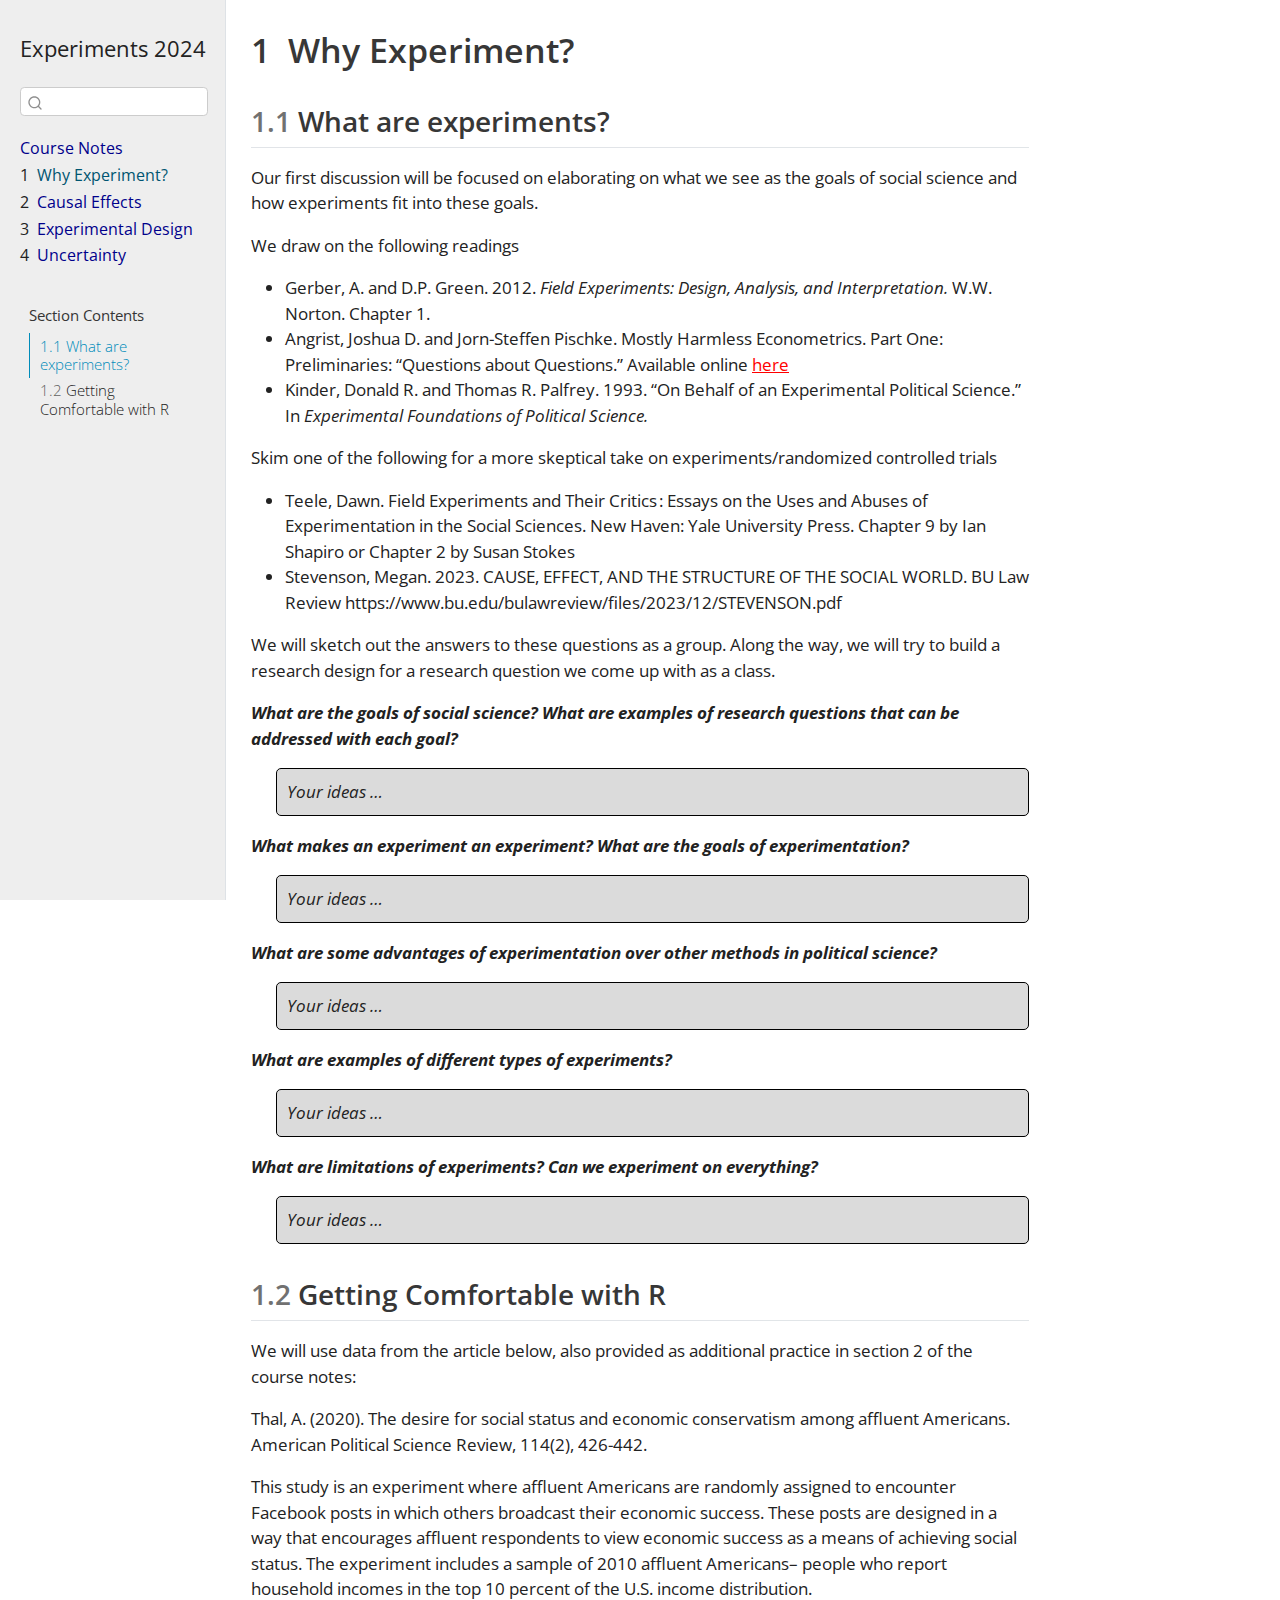
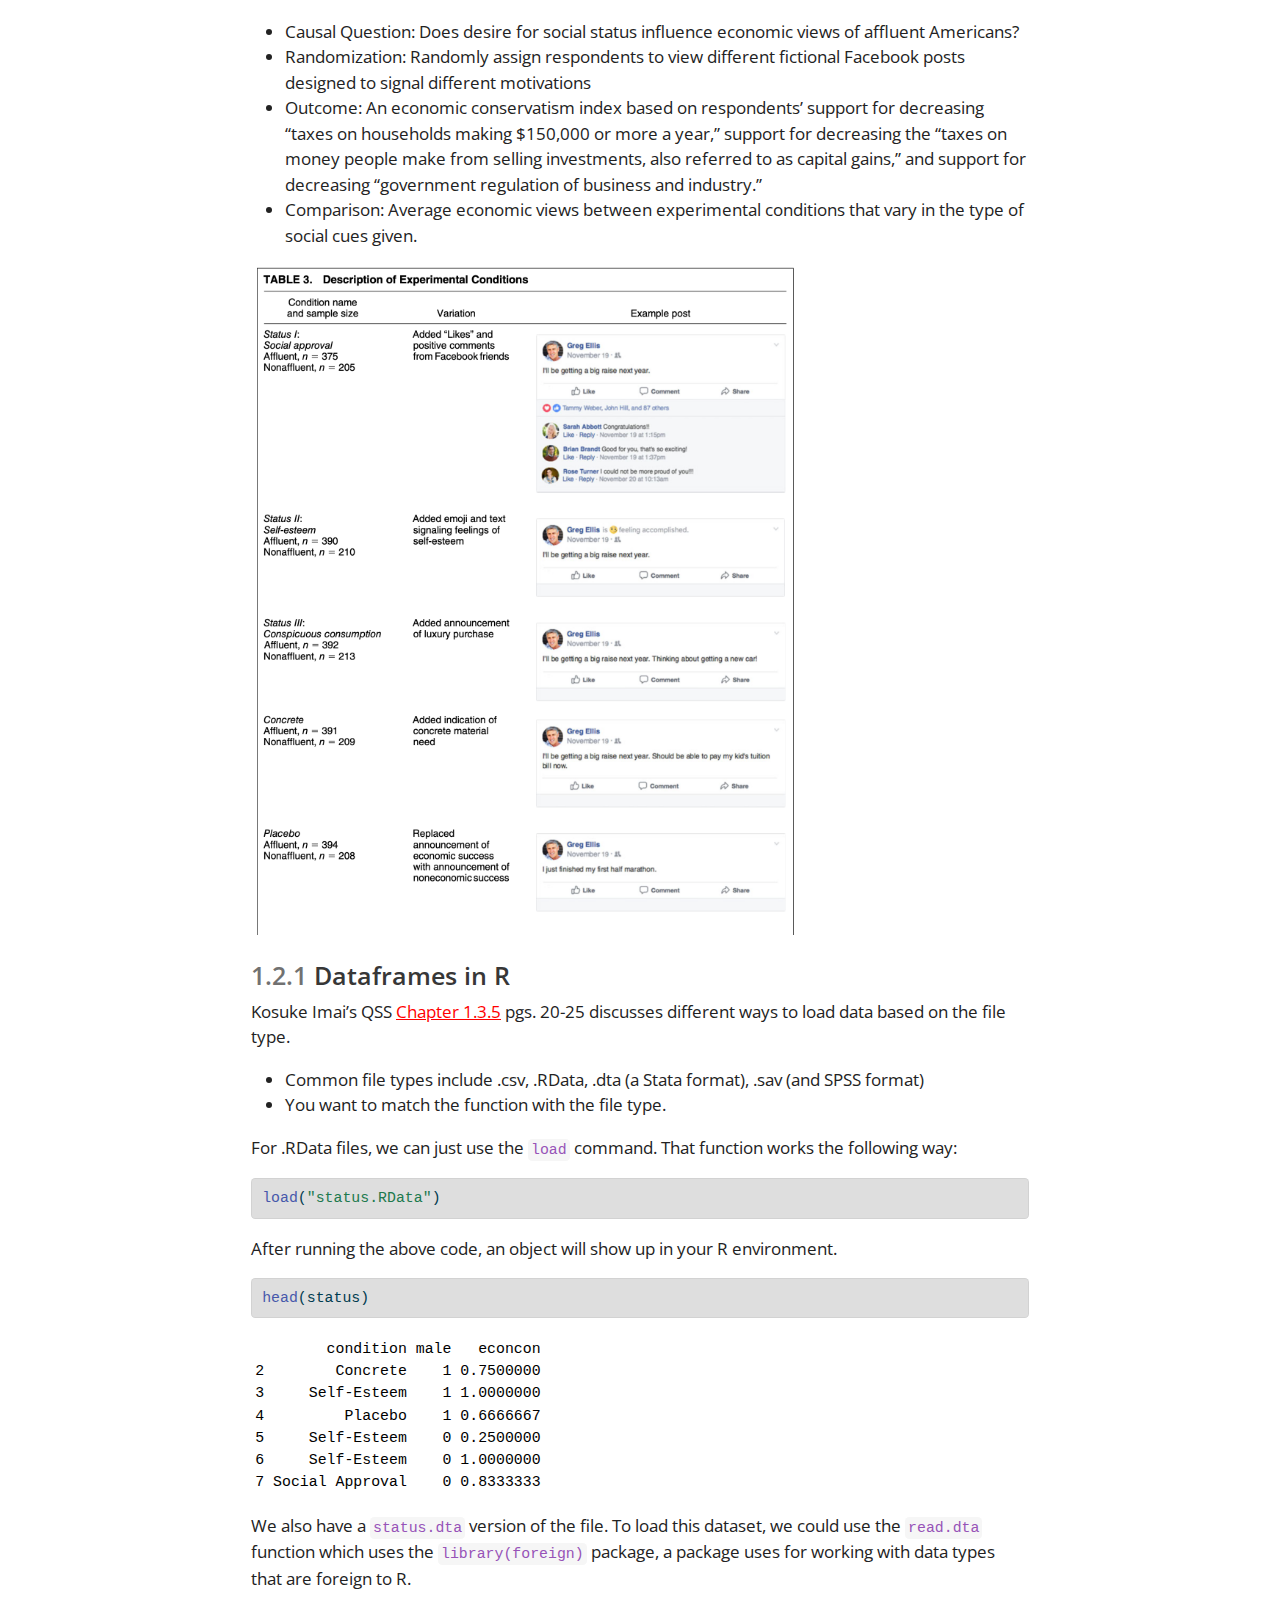
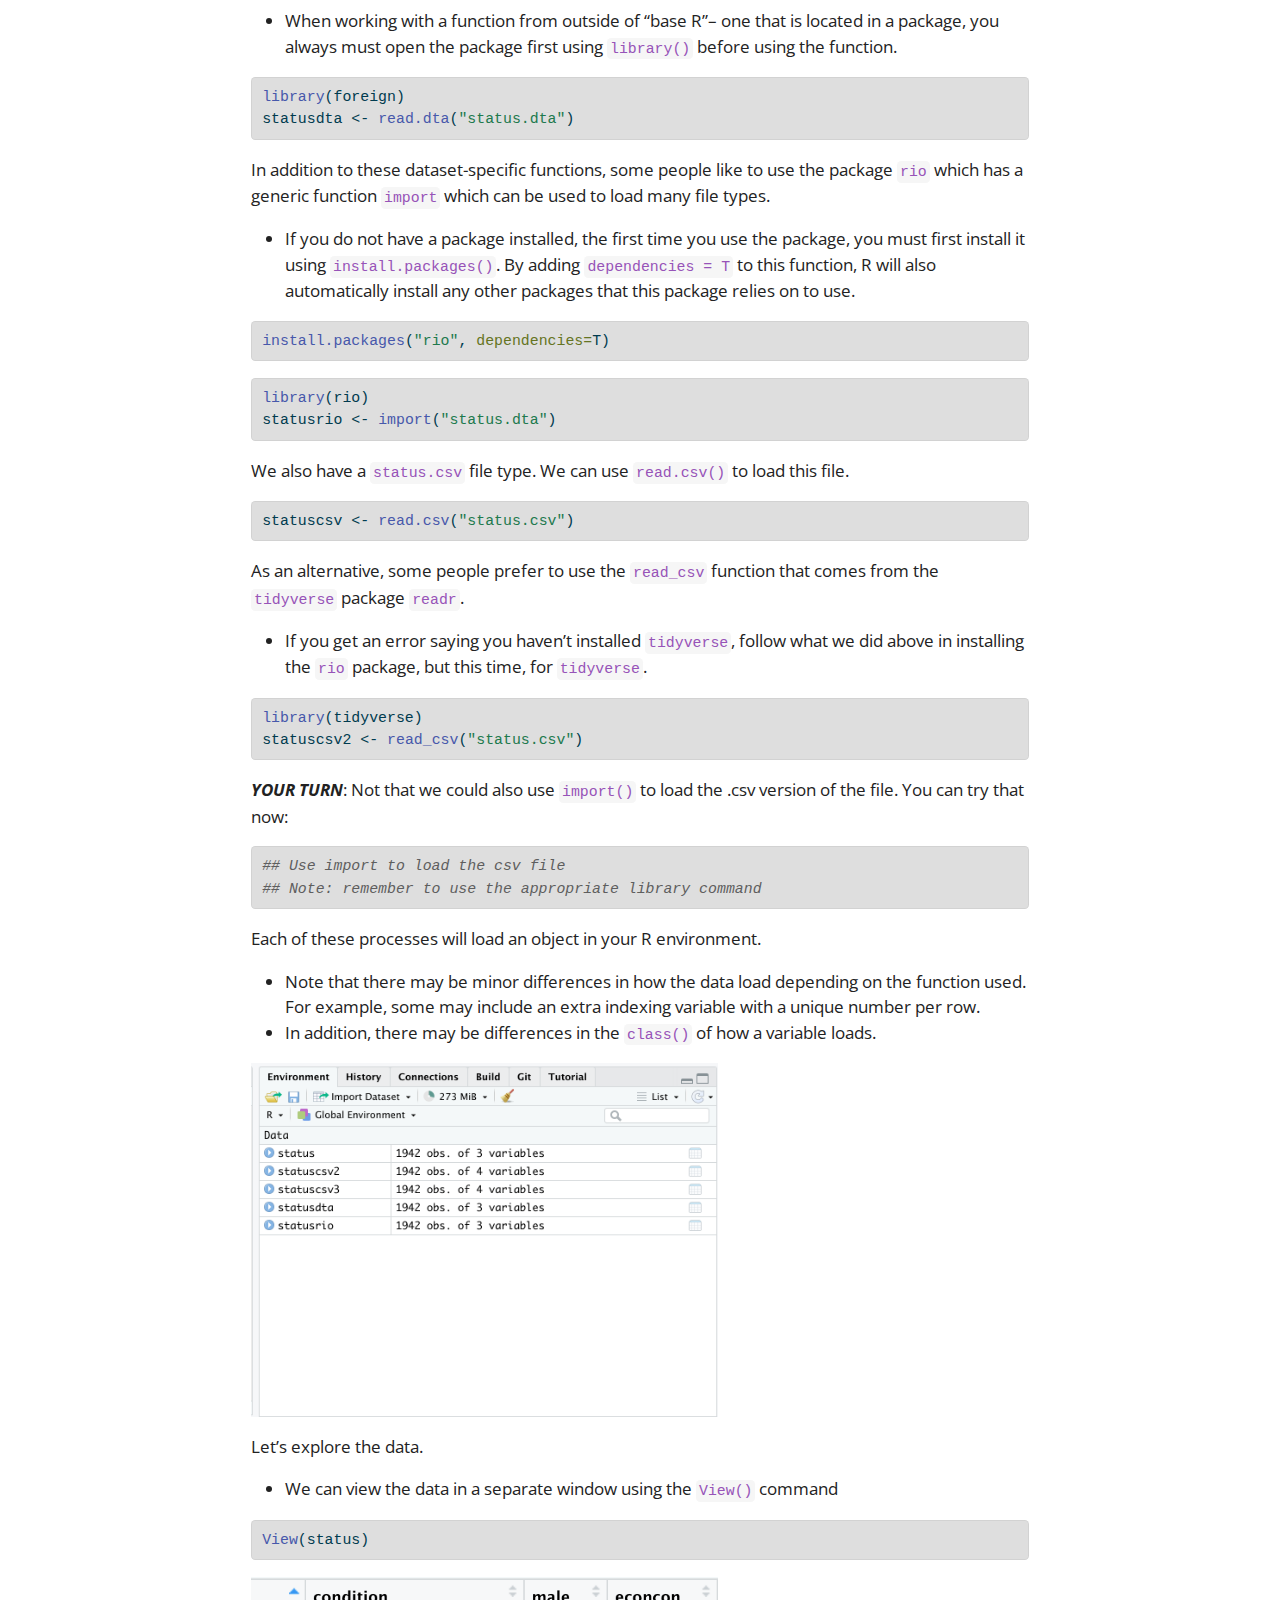
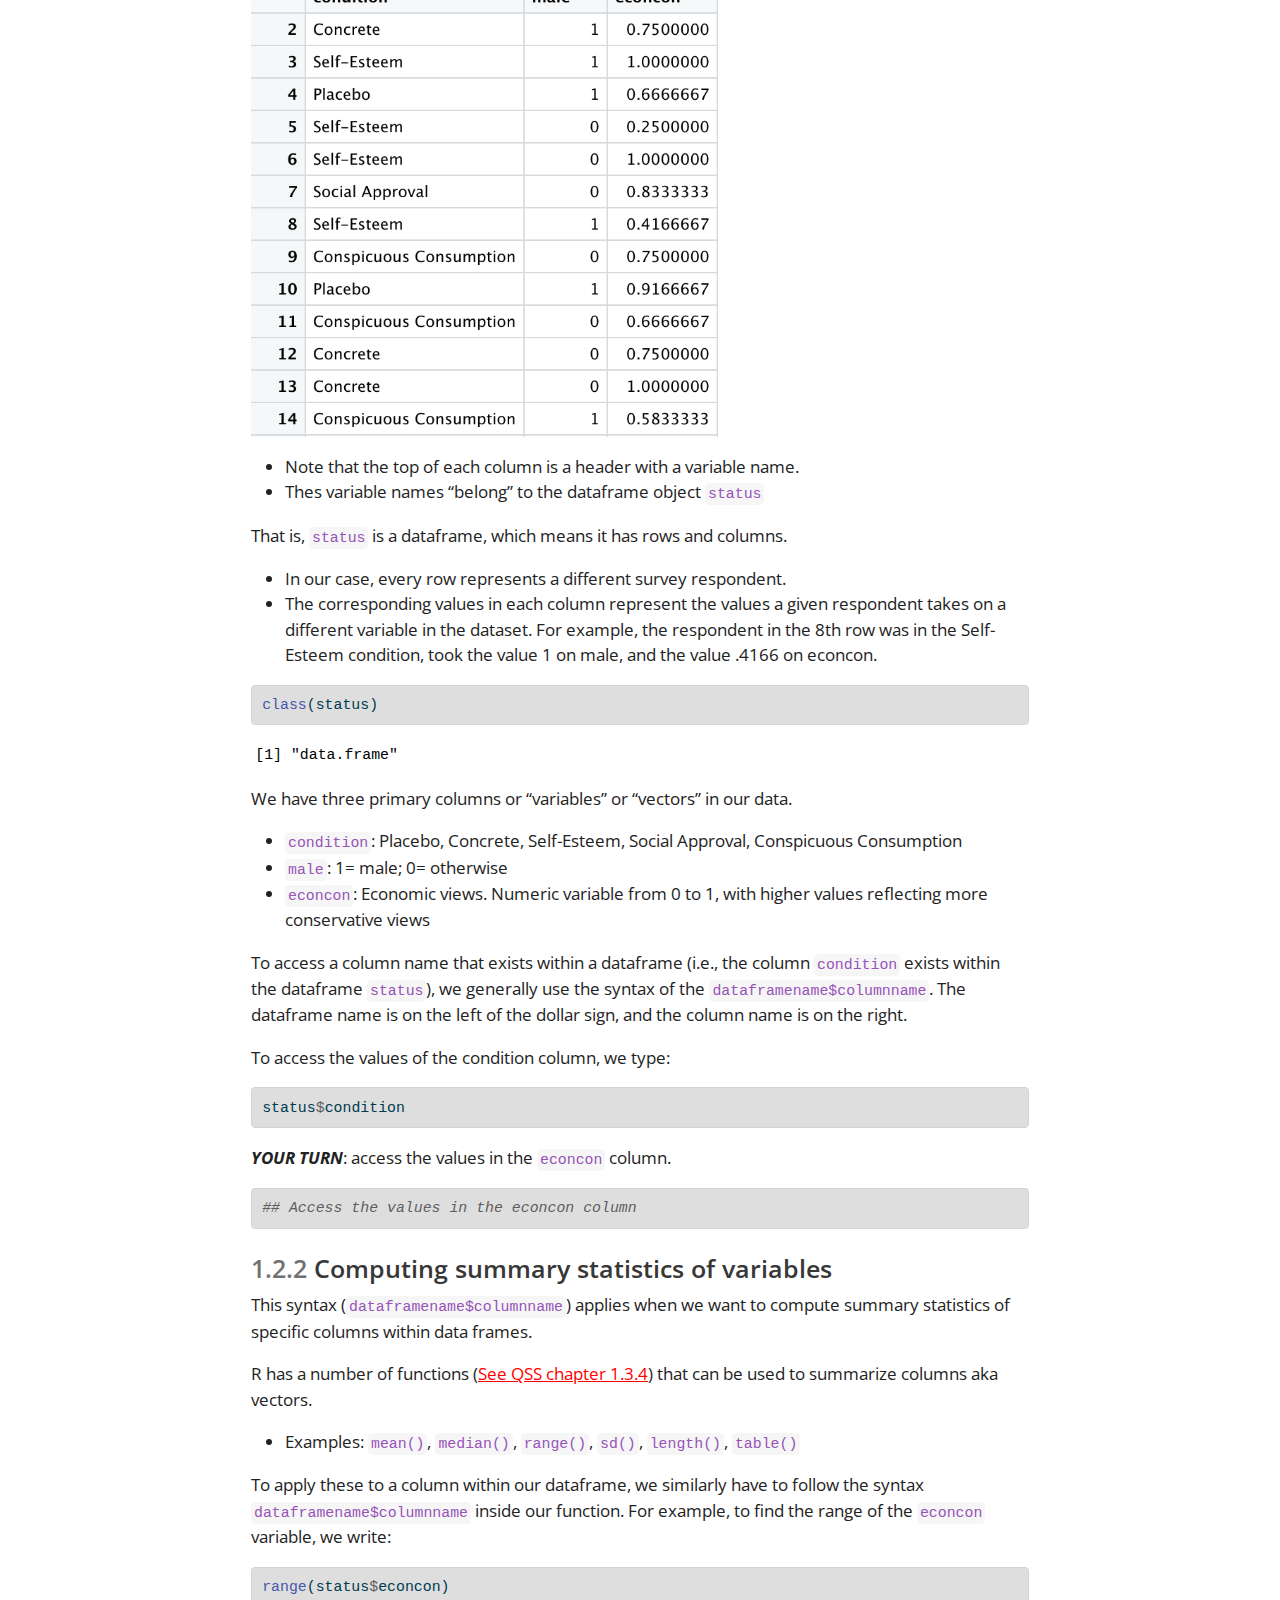
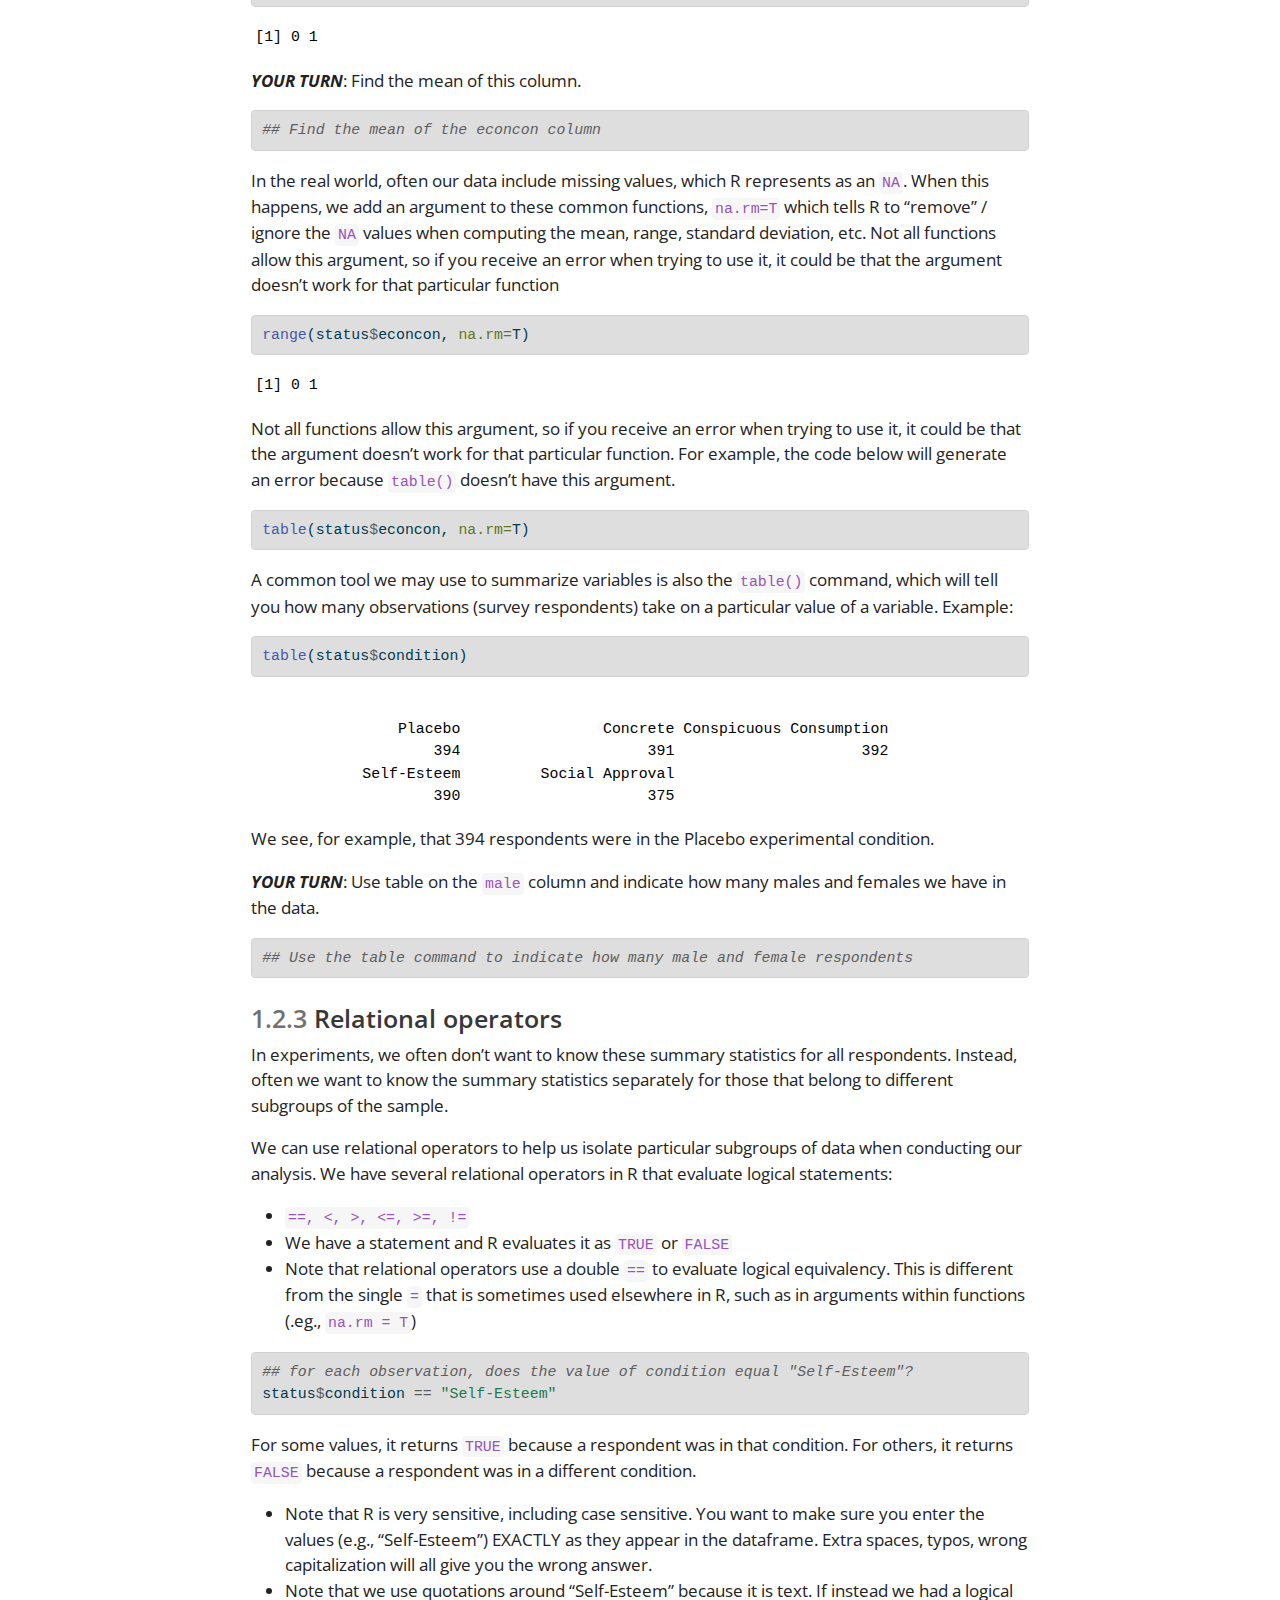
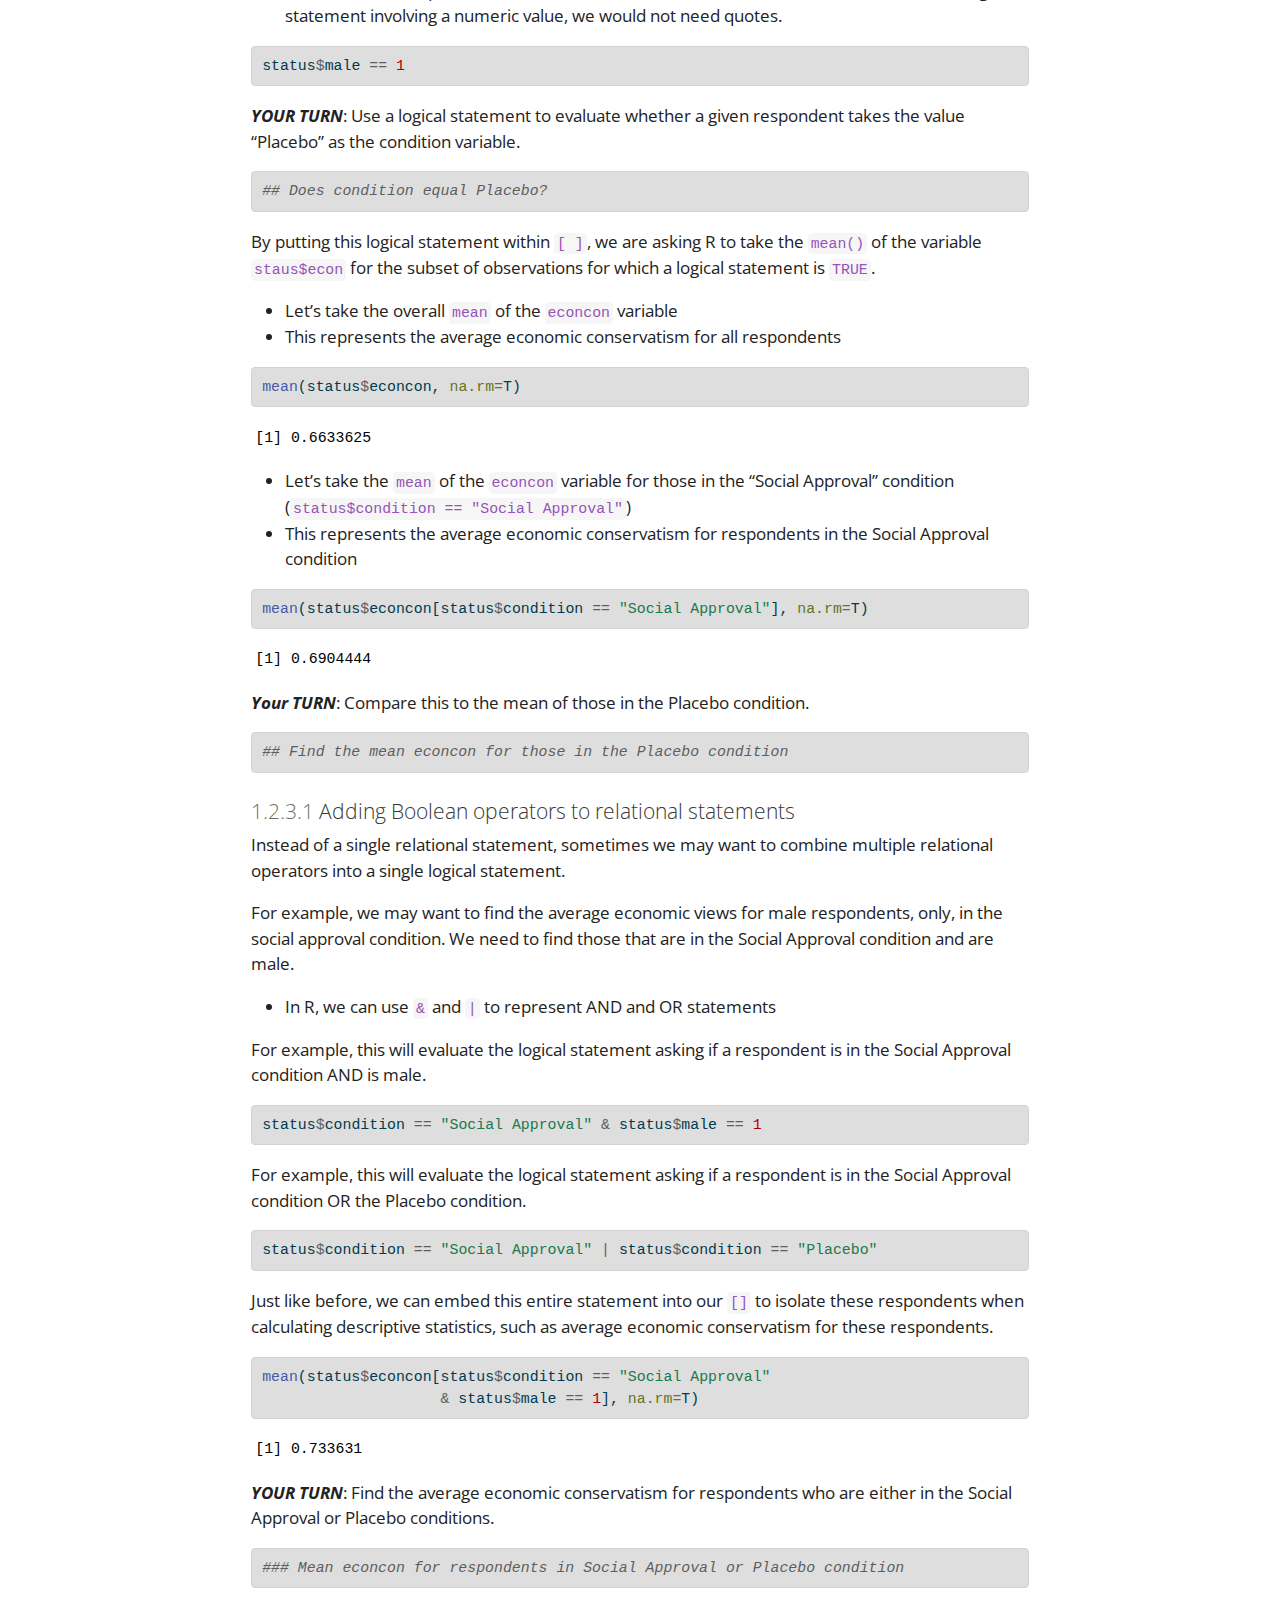
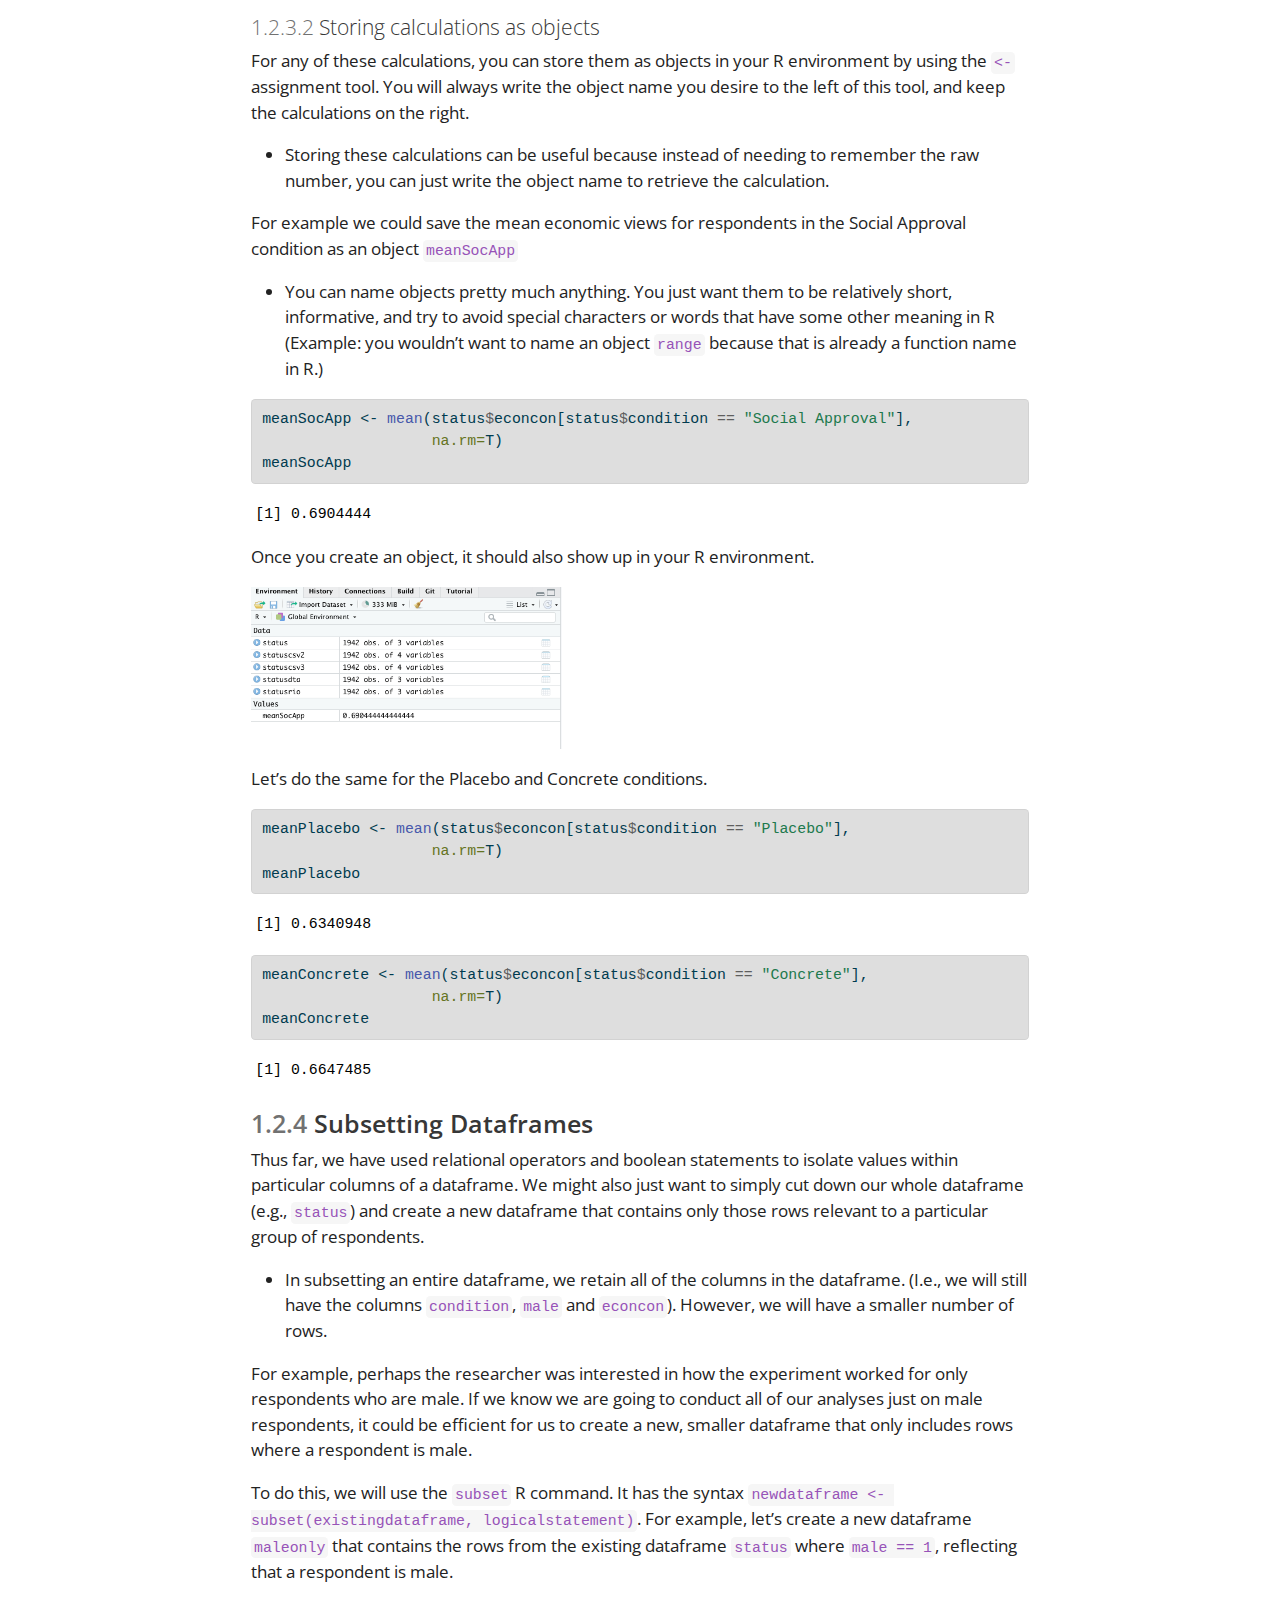
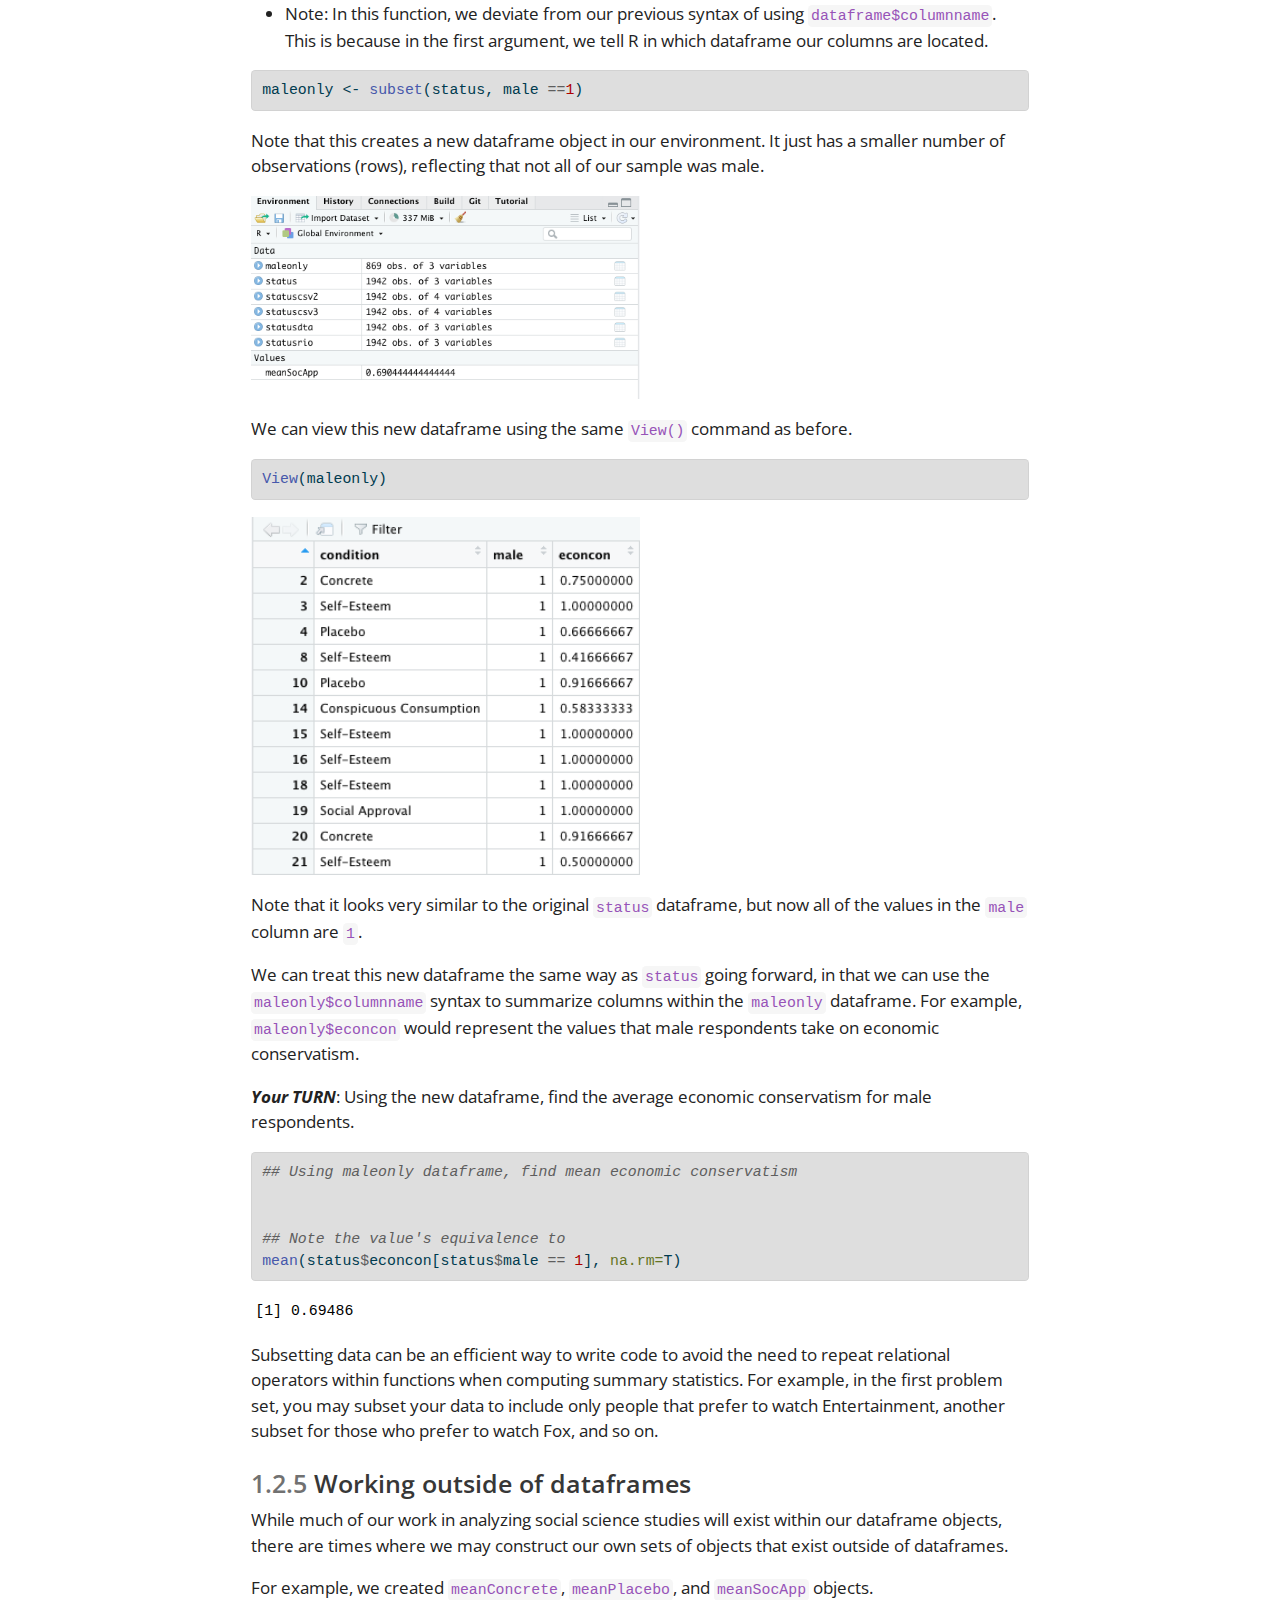
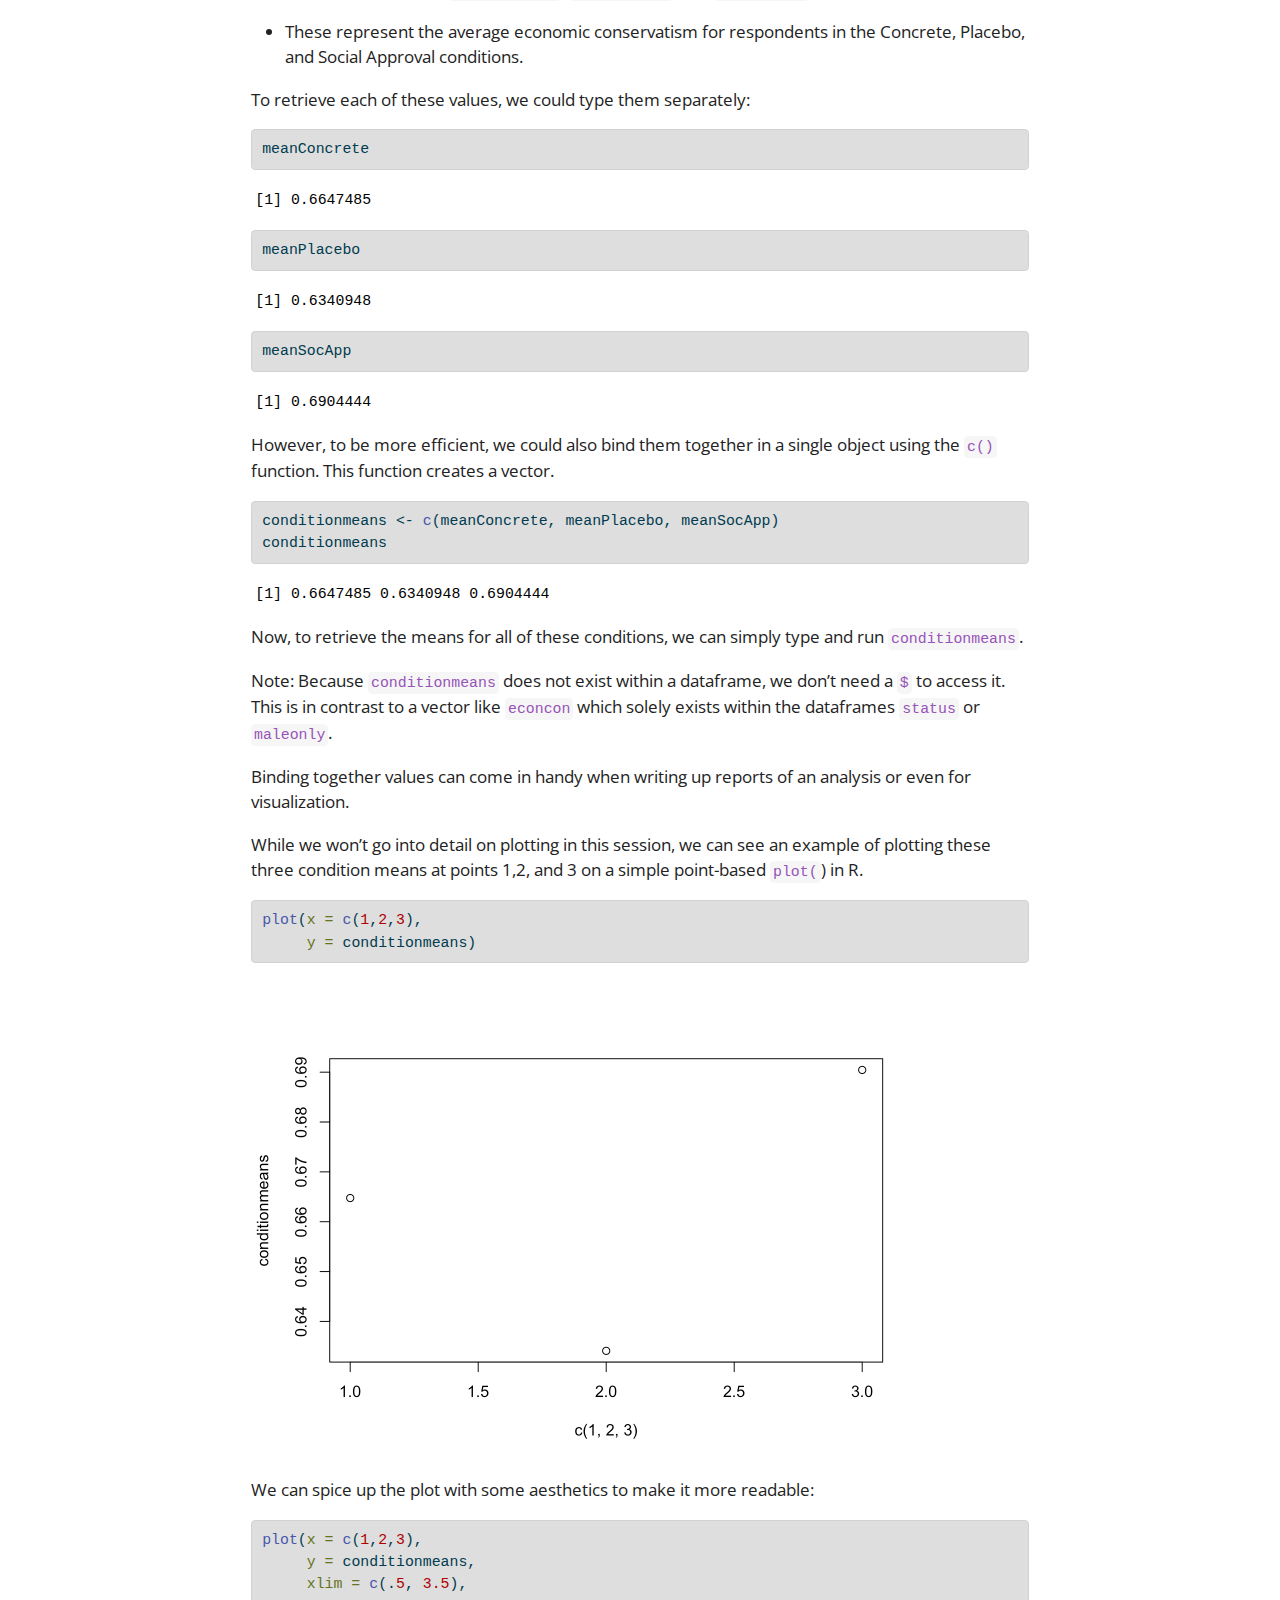
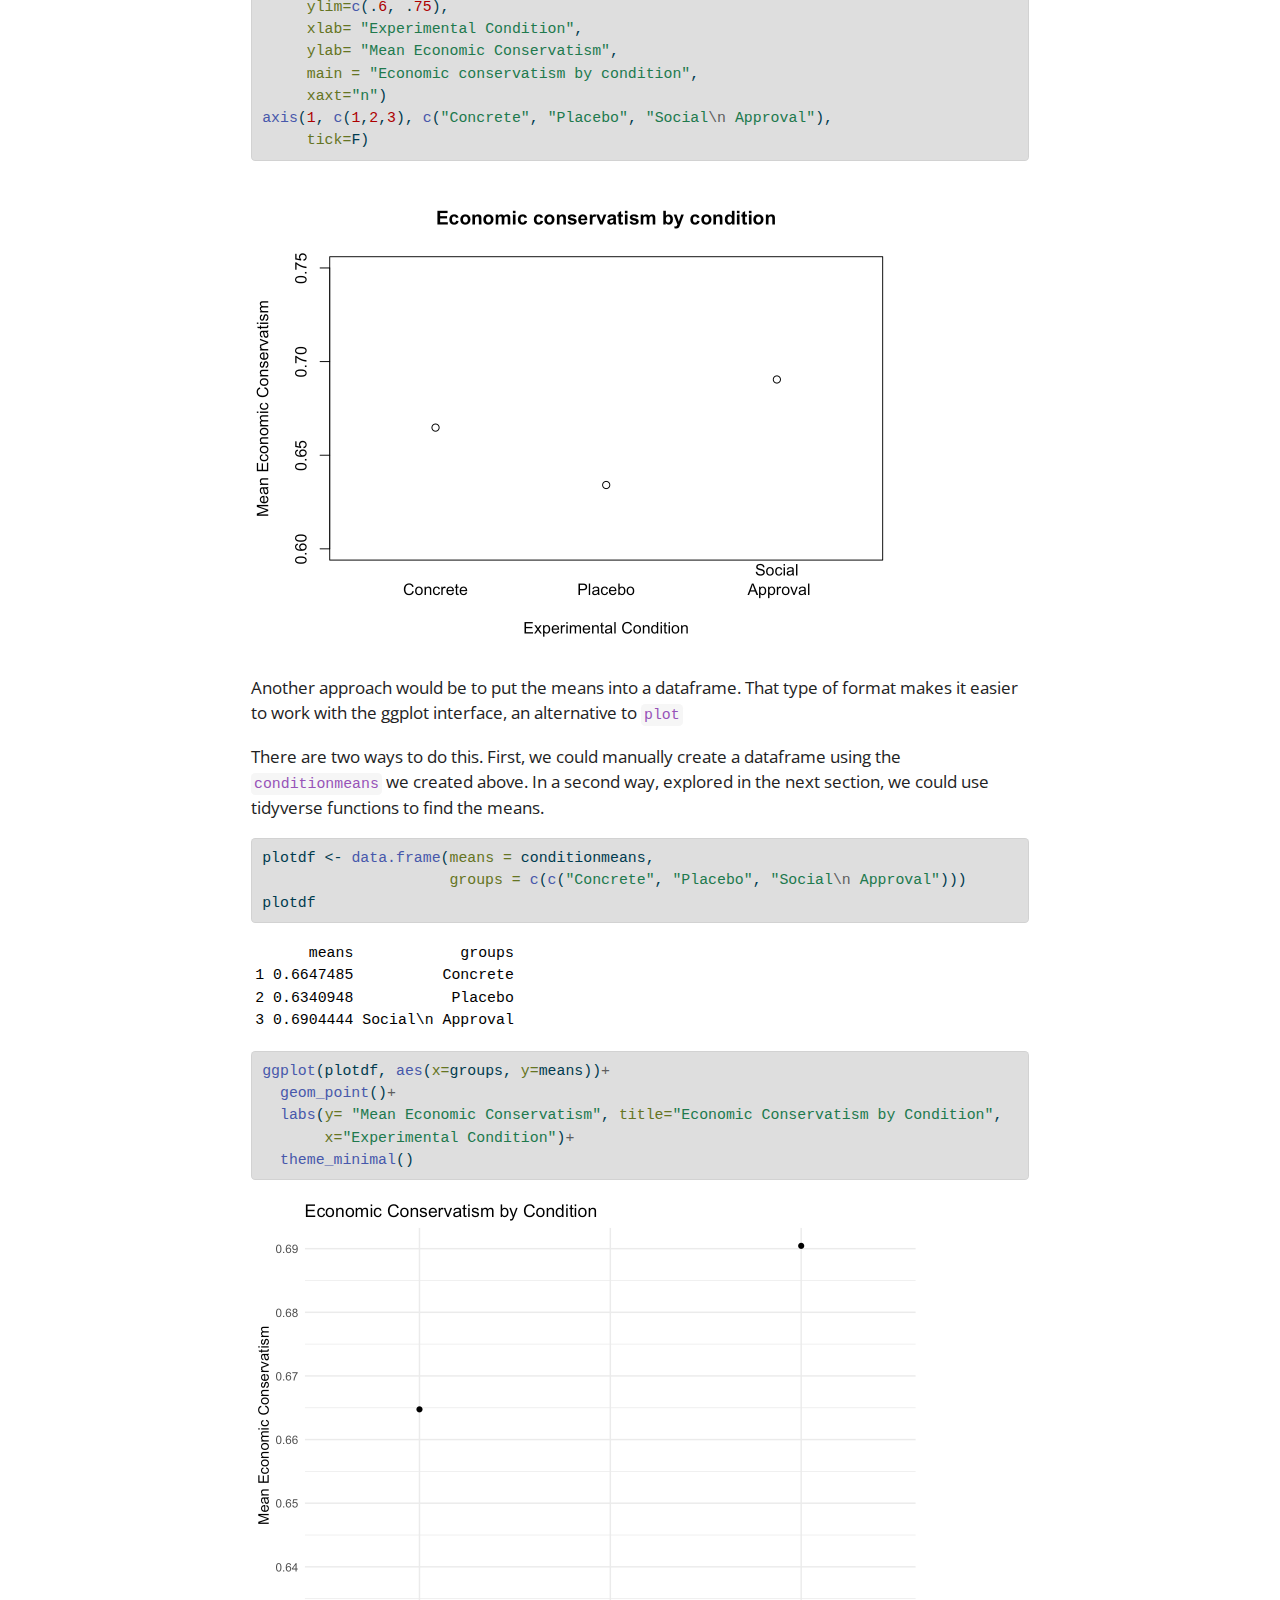
==== docs/01-Experimentation.html @ ae6fbaf4 "add section 4, corrections" ====
<!DOCTYPE html>
<html xmlns="http://www.w3.org/1999/xhtml" lang="en" xml:lang="en"><head>

<meta charset="utf-8">
<meta name="generator" content="quarto-1.3.353">

<meta name="viewport" content="width=device-width, initial-scale=1.0, user-scalable=yes">


<title>Experiments 2024 - 1&nbsp; Why Experiment?</title>
<style>
code{white-space: pre-wrap;}
span.smallcaps{font-variant: small-caps;}
div.columns{display: flex; gap: min(4vw, 1.5em);}
div.column{flex: auto; overflow-x: auto;}
div.hanging-indent{margin-left: 1.5em; text-indent: -1.5em;}
ul.task-list{list-style: none;}
ul.task-list li input[type="checkbox"] {
  width: 0.8em;
  margin: 0 0.8em 0.2em -1em; /* quarto-specific, see https://github.com/quarto-dev/quarto-cli/issues/4556 */ 
  vertical-align: middle;
}
/* CSS for syntax highlighting */
pre > code.sourceCode { white-space: pre; position: relative; }
pre > code.sourceCode > span { display: inline-block; line-height: 1.25; }
pre > code.sourceCode > span:empty { height: 1.2em; }
.sourceCode { overflow: visible; }
code.sourceCode > span { color: inherit; text-decoration: inherit; }
div.sourceCode { margin: 1em 0; }
pre.sourceCode { margin: 0; }
@media screen {
div.sourceCode { overflow: auto; }
}
@media print {
pre > code.sourceCode { white-space: pre-wrap; }
pre > code.sourceCode > span { text-indent: -5em; padding-left: 5em; }
}
pre.numberSource code
  { counter-reset: source-line 0; }
pre.numberSource code > span
  { position: relative; left: -4em; counter-increment: source-line; }
pre.numberSource code > span > a:first-child::before
  { content: counter(source-line);
    position: relative; left: -1em; text-align: right; vertical-align: baseline;
    border: none; display: inline-block;
    -webkit-touch-callout: none; -webkit-user-select: none;
    -khtml-user-select: none; -moz-user-select: none;
    -ms-user-select: none; user-select: none;
    padding: 0 4px; width: 4em;
  }
pre.numberSource { margin-left: 3em;  padding-left: 4px; }
div.sourceCode
  {   }
@media screen {
pre > code.sourceCode > span > a:first-child::before { text-decoration: underline; }
}
</style>


<script src="site_libs/quarto-nav/quarto-nav.js"></script>
<script src="site_libs/quarto-nav/headroom.min.js"></script>
<script src="site_libs/clipboard/clipboard.min.js"></script>
<script src="site_libs/quarto-search/autocomplete.umd.js"></script>
<script src="site_libs/quarto-search/fuse.min.js"></script>
<script src="site_libs/quarto-search/quarto-search.js"></script>
<meta name="quarto:offset" content="./">
<link href="./02-CausalEffects.html" rel="next">
<link href="./index.html" rel="prev">
<script src="site_libs/quarto-html/quarto.js"></script>
<script src="site_libs/quarto-html/popper.min.js"></script>
<script src="site_libs/quarto-html/tippy.umd.min.js"></script>
<script src="site_libs/quarto-html/anchor.min.js"></script>
<link href="site_libs/quarto-html/tippy.css" rel="stylesheet">
<link href="site_libs/quarto-html/quarto-syntax-highlighting.css" rel="stylesheet" id="quarto-text-highlighting-styles">
<script src="site_libs/bootstrap/bootstrap.min.js"></script>
<link href="site_libs/bootstrap/bootstrap-icons.css" rel="stylesheet">
<link href="site_libs/bootstrap/bootstrap.min.css" rel="stylesheet" id="quarto-bootstrap" data-mode="light">
<script id="quarto-search-options" type="application/json">{
  "location": "sidebar",
  "copy-button": false,
  "collapse-after": 3,
  "panel-placement": "start",
  "type": "textbox",
  "limit": 20,
  "language": {
    "search-no-results-text": "No results",
    "search-matching-documents-text": "matching documents",
    "search-copy-link-title": "Copy link to search",
    "search-hide-matches-text": "Hide additional matches",
    "search-more-match-text": "more match in this document",
    "search-more-matches-text": "more matches in this document",
    "search-clear-button-title": "Clear",
    "search-detached-cancel-button-title": "Cancel",
    "search-submit-button-title": "Submit"
  }
}</script>


</head>

<body class="nav-sidebar docked">

<div id="quarto-search-results"></div>
  <header id="quarto-header" class="headroom fixed-top">
  <nav class="quarto-secondary-nav">
    <div class="container-fluid d-flex">
      <button type="button" class="quarto-btn-toggle btn" data-bs-toggle="collapse" data-bs-target="#quarto-sidebar,#quarto-sidebar-glass" aria-controls="quarto-sidebar" aria-expanded="false" aria-label="Toggle sidebar navigation" onclick="if (window.quartoToggleHeadroom) { window.quartoToggleHeadroom(); }">
        <i class="bi bi-layout-text-sidebar-reverse"></i>
      </button>
      <nav class="quarto-page-breadcrumbs" aria-label="breadcrumb"><ol class="breadcrumb"><li class="breadcrumb-item"><a href="./01-Experimentation.html"><span class="chapter-number">1</span>&nbsp; <span class="chapter-title">Why Experiment?</span></a></li></ol></nav>
      <a class="flex-grow-1" role="button" data-bs-toggle="collapse" data-bs-target="#quarto-sidebar,#quarto-sidebar-glass" aria-controls="quarto-sidebar" aria-expanded="false" aria-label="Toggle sidebar navigation" onclick="if (window.quartoToggleHeadroom) { window.quartoToggleHeadroom(); }">      
      </a>
      <button type="button" class="btn quarto-search-button" aria-label="Search" onclick="window.quartoOpenSearch();">
        <i class="bi bi-search"></i>
      </button>
    </div>
  </nav>
</header>
<!-- content -->
<div id="quarto-content" class="quarto-container page-columns page-rows-contents page-layout-article">
<!-- sidebar -->
  <nav id="quarto-sidebar" class="sidebar collapse collapse-horizontal sidebar-navigation docked overflow-auto">
    <div class="pt-lg-2 mt-2 text-left sidebar-header">
    <div class="sidebar-title mb-0 py-0">
      <a href="./">Experiments 2024</a> 
    </div>
      </div>
        <div class="mt-2 flex-shrink-0 align-items-center">
        <div class="sidebar-search">
        <div id="quarto-search" class="" title="Search"></div>
        </div>
        </div>
    <div class="sidebar-menu-container"> 
    <ul class="list-unstyled mt-1">
        <li class="sidebar-item">
  <div class="sidebar-item-container"> 
  <a href="./index.html" class="sidebar-item-text sidebar-link">
 <span class="menu-text">Course Notes</span></a>
  </div>
</li>
        <li class="sidebar-item">
  <div class="sidebar-item-container"> 
  <a href="./01-Experimentation.html" class="sidebar-item-text sidebar-link active">
 <span class="menu-text"><span class="chapter-number">1</span>&nbsp; <span class="chapter-title">Why Experiment?</span></span></a>
  </div>
</li>
        <li class="sidebar-item">
  <div class="sidebar-item-container"> 
  <a href="./02-CausalEffects.html" class="sidebar-item-text sidebar-link">
 <span class="menu-text"><span class="chapter-number">2</span>&nbsp; <span class="chapter-title">Causal Effects</span></span></a>
  </div>
</li>
        <li class="sidebar-item">
  <div class="sidebar-item-container"> 
  <a href="./03-ExperimentalDesign.html" class="sidebar-item-text sidebar-link">
 <span class="menu-text"><span class="chapter-number">3</span>&nbsp; <span class="chapter-title">Experimental Design</span></span></a>
  </div>
</li>
        <li class="sidebar-item">
  <div class="sidebar-item-container"> 
  <a href="./04-Uncertainty.html" class="sidebar-item-text sidebar-link">
 <span class="menu-text"><span class="chapter-number">4</span>&nbsp; <span class="chapter-title">Uncertainty</span></span></a>
  </div>
</li>
    </ul>
    </div>
    <nav id="TOC" role="doc-toc" class="toc-active">
    <h2 id="toc-title">Section Contents</h2>
   
  <ul>
  <li><a href="#what-are-experiments" id="toc-what-are-experiments" class="nav-link active" data-scroll-target="#what-are-experiments"><span class="header-section-number">1.1</span> What are experiments?</a></li>
  <li><a href="#getting-comfortable-with-r" id="toc-getting-comfortable-with-r" class="nav-link" data-scroll-target="#getting-comfortable-with-r"><span class="header-section-number">1.2</span> Getting Comfortable with R</a>
  <ul>
  <li><a href="#dataframes-in-r" id="toc-dataframes-in-r" class="nav-link" data-scroll-target="#dataframes-in-r"><span class="header-section-number">1.2.1</span> Dataframes in R</a></li>
  <li><a href="#computing-summary-statistics-of-variables" id="toc-computing-summary-statistics-of-variables" class="nav-link" data-scroll-target="#computing-summary-statistics-of-variables"><span class="header-section-number">1.2.2</span> Computing summary statistics of variables</a></li>
  <li><a href="#relational-operators" id="toc-relational-operators" class="nav-link" data-scroll-target="#relational-operators"><span class="header-section-number">1.2.3</span> Relational operators</a>
  <ul class="collapse">
  <li><a href="#adding-boolean-operators-to-relational-statements" id="toc-adding-boolean-operators-to-relational-statements" class="nav-link" data-scroll-target="#adding-boolean-operators-to-relational-statements"><span class="header-section-number">1.2.3.1</span> Adding Boolean operators to relational statements</a></li>
  <li><a href="#storing-calculations-as-objects" id="toc-storing-calculations-as-objects" class="nav-link" data-scroll-target="#storing-calculations-as-objects"><span class="header-section-number">1.2.3.2</span> Storing calculations as objects</a></li>
  </ul></li>
  <li><a href="#subsetting-dataframes" id="toc-subsetting-dataframes" class="nav-link" data-scroll-target="#subsetting-dataframes"><span class="header-section-number">1.2.4</span> Subsetting Dataframes</a></li>
  <li><a href="#working-outside-of-dataframes" id="toc-working-outside-of-dataframes" class="nav-link" data-scroll-target="#working-outside-of-dataframes"><span class="header-section-number">1.2.5</span> Working outside of dataframes</a></li>
  </ul></li>
  </ul>
</nav>
</nav>
<div id="quarto-sidebar-glass" data-bs-toggle="collapse" data-bs-target="#quarto-sidebar,#quarto-sidebar-glass"></div>
<!-- margin-sidebar -->
    <div id="quarto-margin-sidebar" class="sidebar margin-sidebar">
    </div>
<!-- main -->
<main class="content" id="quarto-document-content">

<header id="title-block-header" class="quarto-title-block default">
<div class="quarto-title">
<h1 class="title"><span class="chapter-number">1</span>&nbsp; <span class="chapter-title">Why Experiment?</span></h1>
</div>



<div class="quarto-title-meta">

    
  
    
  </div>
  

</header>

<section id="what-are-experiments" class="level2" data-number="1.1">
<h2 data-number="1.1" class="anchored" data-anchor-id="what-are-experiments"><span class="header-section-number">1.1</span> What are experiments?</h2>
<p>Our first discussion will be focused on elaborating on what we see as the goals of social science and how experiments fit into these goals.</p>
<p>We draw on the following readings</p>
<ul>
<li>Gerber, A. and D.P. Green. 2012. <em>Field Experiments: Design, Analysis, and Interpretation.</em> W.W. Norton. Chapter 1.</li>
<li>Angrist, Joshua D. and Jorn-Steffen Pischke. Mostly Harmless Econometrics. Part One: Preliminaries: “Questions about Questions.” Available online <a href="https://assets.press.princeton.edu/chapters/s8769.pdf">here</a></li>
<li>Kinder, Donald R. and Thomas R. Palfrey. 1993. “On Behalf of an Experimental Political Science.” In <em>Experimental Foundations of Political Science.</em></li>
</ul>
<p>Skim one of the following for a more skeptical take on experiments/randomized controlled trials</p>
<ul>
<li>Teele, Dawn. Field Experiments and Their Critics : Essays on the Uses and Abuses of Experimentation in the Social Sciences. New Haven: Yale University Press. Chapter 9 by Ian Shapiro or Chapter 2 by Susan Stokes</li>
<li>Stevenson, Megan. 2023. CAUSE, EFFECT, AND THE STRUCTURE OF THE SOCIAL WORLD. BU Law Review https://www.bu.edu/bulawreview/files/2023/12/STEVENSON.pdf</li>
</ul>
<p>We will sketch out the answers to these questions as a group. Along the way, we will try to build a research design for a research question we come up with as a class.</p>
<style>
p.comment {
background-color: #DBDBDB;
padding: 10px;
border: 1px solid black;
margin-left: 25px;
border-radius: 5px;
font-style: italic;
}

</style>
<p><strong><em>What are the goals of social science? What are examples of research questions that can be addressed with each goal?</em></strong></p>
<p class="comment">
Your ideas …
</p>
<p><strong><em>What makes an experiment an experiment? What are the goals of experimentation?</em></strong></p>
<p class="comment">
Your ideas …
</p>
<p><strong><em>What are some advantages of experimentation over other methods in political science?</em></strong></p>
<p class="comment">
Your ideas …
</p>
<p><strong><em>What are examples of different types of experiments?</em></strong></p>
<p class="comment">
Your ideas …
</p>
<p><strong><em>What are limitations of experiments? Can we experiment on everything?</em></strong></p>
<p class="comment">
Your ideas …
</p>
</section>
<section id="getting-comfortable-with-r" class="level2" data-number="1.2">
<h2 data-number="1.2" class="anchored" data-anchor-id="getting-comfortable-with-r"><span class="header-section-number">1.2</span> Getting Comfortable with R</h2>
<p>We will use data from the article below, also provided as additional practice in section 2 of the course notes:</p>
<p>Thal, A. (2020). The desire for social status and economic conservatism among affluent Americans. American Political Science Review, 114(2), 426-442.</p>
<p>This study is an experiment where affluent Americans are randomly assigned to encounter Facebook posts in which others broadcast their economic success. These posts are designed in a way that encourages affluent respondents to view economic success as a means of achieving social status. The experiment includes a sample of 2010 affluent Americans– people who report household incomes in the top 10 percent of the U.S. income distribution.</p>
<ul>
<li>Causal Question: Does desire for social status influence economic views of affluent Americans?</li>
<li>Randomization: Randomly assign respondents to view different fictional Facebook posts designed to signal different motivations</li>
<li>Outcome: An economic conservatism index based on respondents’ support for decreasing “taxes on households making $150,000 or more a year,” support for decreasing the “taxes on money people make from selling investments, also referred to as capital gains,” and support for decreasing “government regulation of business and industry.”</li>
<li>Comparison: Average economic views between experimental conditions that vary in the type of social cues given.</li>
</ul>
<p><img src="images/status1.png" class="img-fluid" style="width:70.0%"> <img src="images/status2.png" class="img-fluid" style="width:70.0%"></p>
<section id="dataframes-in-r" class="level3" data-number="1.2.1">
<h3 data-number="1.2.1" class="anchored" data-anchor-id="dataframes-in-r"><span class="header-section-number">1.2.1</span> Dataframes in R</h3>
<p>Kosuke Imai’s QSS <a href="https://assets.press.princeton.edu/chapters/s11025.pdf">Chapter 1.3.5</a> pgs. 20-25 discusses different ways to load data based on the file type.</p>
<ul>
<li>Common file types include .csv, .RData, .dta (a Stata format), .sav (and SPSS format)</li>
<li>You want to match the function with the file type.</li>
</ul>
<p>For .RData files, we can just use the <code>load</code> command. That function works the following way:</p>
<div class="cell">
<div class="sourceCode cell-code" id="cb1"><pre class="sourceCode r code-with-copy"><code class="sourceCode r"><span id="cb1-1"><a href="#cb1-1" aria-hidden="true" tabindex="-1"></a><span class="fu">load</span>(<span class="st">"status.RData"</span>)</span></code><button title="Copy to Clipboard" class="code-copy-button"><i class="bi"></i></button></pre></div>
</div>
<p>After running the above code, an object will show up in your R environment.</p>
<div class="cell">
<div class="sourceCode cell-code" id="cb2"><pre class="sourceCode r code-with-copy"><code class="sourceCode r"><span id="cb2-1"><a href="#cb2-1" aria-hidden="true" tabindex="-1"></a><span class="fu">head</span>(status)</span></code><button title="Copy to Clipboard" class="code-copy-button"><i class="bi"></i></button></pre></div>
<div class="cell-output cell-output-stdout">
<pre><code>        condition male   econcon
2        Concrete    1 0.7500000
3     Self-Esteem    1 1.0000000
4         Placebo    1 0.6666667
5     Self-Esteem    0 0.2500000
6     Self-Esteem    0 1.0000000
7 Social Approval    0 0.8333333</code></pre>
</div>
</div>
<p>We also have a <code>status.dta</code> version of the file. To load this dataset, we could use the <code>read.dta</code> function which uses the <code>library(foreign)</code> package, a package uses for working with data types that are foreign to R.</p>
<ul>
<li>When working with a function from outside of “base R”– one that is located in a package, you always must open the package first using <code>library()</code> before using the function.</li>
</ul>
<div class="cell">
<div class="sourceCode cell-code" id="cb4"><pre class="sourceCode r code-with-copy"><code class="sourceCode r"><span id="cb4-1"><a href="#cb4-1" aria-hidden="true" tabindex="-1"></a><span class="fu">library</span>(foreign)</span>
<span id="cb4-2"><a href="#cb4-2" aria-hidden="true" tabindex="-1"></a>statusdta <span class="ot">&lt;-</span> <span class="fu">read.dta</span>(<span class="st">"status.dta"</span>)</span></code><button title="Copy to Clipboard" class="code-copy-button"><i class="bi"></i></button></pre></div>
</div>
<p>In addition to these dataset-specific functions, some people like to use the package <code>rio</code> which has a generic function <code>import</code> which can be used to load many file types.</p>
<ul>
<li>If you do not have a package installed, the first time you use the package, you must first install it using <code>install.packages()</code>. By adding <code>dependencies = T</code> to this function, R will also automatically install any other packages that this package relies on to use.</li>
</ul>
<div class="cell">
<div class="sourceCode cell-code" id="cb5"><pre class="sourceCode r code-with-copy"><code class="sourceCode r"><span id="cb5-1"><a href="#cb5-1" aria-hidden="true" tabindex="-1"></a><span class="fu">install.packages</span>(<span class="st">"rio"</span>, <span class="at">dependencies=</span>T)</span></code><button title="Copy to Clipboard" class="code-copy-button"><i class="bi"></i></button></pre></div>
</div>
<div class="cell">
<div class="sourceCode cell-code" id="cb6"><pre class="sourceCode r code-with-copy"><code class="sourceCode r"><span id="cb6-1"><a href="#cb6-1" aria-hidden="true" tabindex="-1"></a><span class="fu">library</span>(rio)</span>
<span id="cb6-2"><a href="#cb6-2" aria-hidden="true" tabindex="-1"></a>statusrio <span class="ot">&lt;-</span> <span class="fu">import</span>(<span class="st">"status.dta"</span>)</span></code><button title="Copy to Clipboard" class="code-copy-button"><i class="bi"></i></button></pre></div>
</div>
<p>We also have a <code>status.csv</code> file type. We can use <code>read.csv()</code> to load this file.</p>
<div class="cell">
<div class="sourceCode cell-code" id="cb7"><pre class="sourceCode r code-with-copy"><code class="sourceCode r"><span id="cb7-1"><a href="#cb7-1" aria-hidden="true" tabindex="-1"></a>statuscsv <span class="ot">&lt;-</span> <span class="fu">read.csv</span>(<span class="st">"status.csv"</span>)</span></code><button title="Copy to Clipboard" class="code-copy-button"><i class="bi"></i></button></pre></div>
</div>
<p>As an alternative, some people prefer to use the <code>read_csv</code> function that comes from the <code>tidyverse</code> package <code>readr</code>.</p>
<ul>
<li>If you get an error saying you haven’t installed <code>tidyverse</code>, follow what we did above in installing the <code>rio</code> package, but this time, for <code>tidyverse</code>.</li>
</ul>
<div class="cell">
<div class="sourceCode cell-code" id="cb8"><pre class="sourceCode r code-with-copy"><code class="sourceCode r"><span id="cb8-1"><a href="#cb8-1" aria-hidden="true" tabindex="-1"></a><span class="fu">library</span>(tidyverse)</span>
<span id="cb8-2"><a href="#cb8-2" aria-hidden="true" tabindex="-1"></a>statuscsv2 <span class="ot">&lt;-</span> <span class="fu">read_csv</span>(<span class="st">"status.csv"</span>)</span></code><button title="Copy to Clipboard" class="code-copy-button"><i class="bi"></i></button></pre></div>
</div>
<p><strong><em>YOUR TURN</em></strong>: Not that we could also use <code>import()</code> to load the .csv version of the file. You can try that now:</p>
<div class="cell">
<div class="sourceCode cell-code" id="cb9"><pre class="sourceCode r code-with-copy"><code class="sourceCode r"><span id="cb9-1"><a href="#cb9-1" aria-hidden="true" tabindex="-1"></a><span class="do">## Use import to load the csv file</span></span>
<span id="cb9-2"><a href="#cb9-2" aria-hidden="true" tabindex="-1"></a><span class="do">## Note: remember to use the appropriate library command</span></span></code><button title="Copy to Clipboard" class="code-copy-button"><i class="bi"></i></button></pre></div>
</div>
<p>Each of these processes will load an object in your R environment.</p>
<ul>
<li>Note that there may be minor differences in how the data load depending on the function used. For example, some may include an extra indexing variable with a unique number per row.</li>
<li>In addition, there may be differences in the <code>class()</code> of how a variable loads.</li>
</ul>
<p><img src="images/environe.png" class="img-fluid" style="width:60.0%"></p>
<p>Let’s explore the data.</p>
<ul>
<li>We can view the data in a separate window using the <code>View()</code> command</li>
</ul>
<div class="cell">
<div class="sourceCode cell-code" id="cb10"><pre class="sourceCode r code-with-copy"><code class="sourceCode r"><span id="cb10-1"><a href="#cb10-1" aria-hidden="true" tabindex="-1"></a><span class="fu">View</span>(status)</span></code><button title="Copy to Clipboard" class="code-copy-button"><i class="bi"></i></button></pre></div>
</div>
<p><img src="images/view1.png" class="img-fluid" style="width:60.0%"></p>
<ul>
<li>Note that the top of each column is a header with a variable name.</li>
<li>Thes variable names “belong” to the dataframe object <code>status</code></li>
</ul>
<p>That is, <code>status</code> is a dataframe, which means it has rows and columns.</p>
<ul>
<li>In our case, every row represents a different survey respondent.</li>
<li>The corresponding values in each column represent the values a given respondent takes on a different variable in the dataset. For example, the respondent in the 8th row was in the Self-Esteem condition, took the value 1 on male, and the value .4166 on econcon.</li>
</ul>
<div class="cell">
<div class="sourceCode cell-code" id="cb11"><pre class="sourceCode r code-with-copy"><code class="sourceCode r"><span id="cb11-1"><a href="#cb11-1" aria-hidden="true" tabindex="-1"></a><span class="fu">class</span>(status)</span></code><button title="Copy to Clipboard" class="code-copy-button"><i class="bi"></i></button></pre></div>
<div class="cell-output cell-output-stdout">
<pre><code>[1] "data.frame"</code></pre>
</div>
</div>
<p>We have three primary columns or “variables” or “vectors” in our data.</p>
<ul>
<li><code>condition</code>: Placebo, Concrete, Self-Esteem, Social Approval, Conspicuous Consumption</li>
<li><code>male</code>: 1= male; 0= otherwise</li>
<li><code>econcon</code>: Economic views. Numeric variable from 0 to 1, with higher values reflecting more conservative views</li>
</ul>
<p>To access a column name that exists within a dataframe (i.e., the column <code>condition</code> exists within the dataframe <code>status</code>), we generally use the syntax of the <code>dataframename$columnname</code>. The dataframe name is on the left of the dollar sign, and the column name is on the right.</p>
<p>To access the values of the condition column, we type:</p>
<div class="cell">
<div class="sourceCode cell-code" id="cb13"><pre class="sourceCode r code-with-copy"><code class="sourceCode r"><span id="cb13-1"><a href="#cb13-1" aria-hidden="true" tabindex="-1"></a>status<span class="sc">$</span>condition</span></code><button title="Copy to Clipboard" class="code-copy-button"><i class="bi"></i></button></pre></div>
</div>
<p><strong><em>YOUR TURN</em></strong>: access the values in the <code>econcon</code> column.</p>
<div class="cell">
<div class="sourceCode cell-code" id="cb14"><pre class="sourceCode r code-with-copy"><code class="sourceCode r"><span id="cb14-1"><a href="#cb14-1" aria-hidden="true" tabindex="-1"></a><span class="do">## Access the values in the econcon column</span></span></code><button title="Copy to Clipboard" class="code-copy-button"><i class="bi"></i></button></pre></div>
</div>
</section>
<section id="computing-summary-statistics-of-variables" class="level3" data-number="1.2.2">
<h3 data-number="1.2.2" class="anchored" data-anchor-id="computing-summary-statistics-of-variables"><span class="header-section-number">1.2.2</span> Computing summary statistics of variables</h3>
<p>This syntax (<code>dataframename$columnname</code>) applies when we want to compute summary statistics of specific columns within data frames.</p>
<p>R has a number of functions (<a href="https://assets.press.princeton.edu/chapters/s11025.pdf">See QSS chapter 1.3.4</a>) that can be used to summarize columns aka vectors.</p>
<ul>
<li>Examples: <code>mean()</code>, <code>median()</code>, <code>range()</code>, <code>sd()</code>, <code>length()</code>, <code>table()</code></li>
</ul>
<p>To apply these to a column within our dataframe, we similarly have to follow the syntax <code>dataframename$columnname</code> inside our function. For example, to find the range of the <code>econcon</code> variable, we write:</p>
<div class="cell">
<div class="sourceCode cell-code" id="cb15"><pre class="sourceCode r code-with-copy"><code class="sourceCode r"><span id="cb15-1"><a href="#cb15-1" aria-hidden="true" tabindex="-1"></a><span class="fu">range</span>(status<span class="sc">$</span>econcon)</span></code><button title="Copy to Clipboard" class="code-copy-button"><i class="bi"></i></button></pre></div>
<div class="cell-output cell-output-stdout">
<pre><code>[1] 0 1</code></pre>
</div>
</div>
<p><strong><em>YOUR TURN</em></strong>: Find the mean of this column.</p>
<div class="cell">
<div class="sourceCode cell-code" id="cb17"><pre class="sourceCode r code-with-copy"><code class="sourceCode r"><span id="cb17-1"><a href="#cb17-1" aria-hidden="true" tabindex="-1"></a><span class="do">## Find the mean of the econcon column</span></span></code><button title="Copy to Clipboard" class="code-copy-button"><i class="bi"></i></button></pre></div>
</div>
<p>In the real world, often our data include missing values, which R represents as an <code>NA</code>. When this happens, we add an argument to these common functions, <code>na.rm=T</code> which tells R to “remove” / ignore the <code>NA</code> values when computing the mean, range, standard deviation, etc. Not all functions allow this argument, so if you receive an error when trying to use it, it could be that the argument doesn’t work for that particular function</p>
<div class="cell">
<div class="sourceCode cell-code" id="cb18"><pre class="sourceCode r code-with-copy"><code class="sourceCode r"><span id="cb18-1"><a href="#cb18-1" aria-hidden="true" tabindex="-1"></a><span class="fu">range</span>(status<span class="sc">$</span>econcon, <span class="at">na.rm=</span>T)</span></code><button title="Copy to Clipboard" class="code-copy-button"><i class="bi"></i></button></pre></div>
<div class="cell-output cell-output-stdout">
<pre><code>[1] 0 1</code></pre>
</div>
</div>
<p>Not all functions allow this argument, so if you receive an error when trying to use it, it could be that the argument doesn’t work for that particular function. For example, the code below will generate an error because <code>table()</code> doesn’t have this argument.</p>
<div class="cell">
<div class="sourceCode cell-code" id="cb20"><pre class="sourceCode r code-with-copy"><code class="sourceCode r"><span id="cb20-1"><a href="#cb20-1" aria-hidden="true" tabindex="-1"></a><span class="fu">table</span>(status<span class="sc">$</span>econcon, <span class="at">na.rm=</span>T)</span></code><button title="Copy to Clipboard" class="code-copy-button"><i class="bi"></i></button></pre></div>
</div>
<p>A common tool we may use to summarize variables is also the <code>table()</code> command, which will tell you how many observations (survey respondents) take on a particular value of a variable. Example:</p>
<div class="cell">
<div class="sourceCode cell-code" id="cb21"><pre class="sourceCode r code-with-copy"><code class="sourceCode r"><span id="cb21-1"><a href="#cb21-1" aria-hidden="true" tabindex="-1"></a><span class="fu">table</span>(status<span class="sc">$</span>condition)</span></code><button title="Copy to Clipboard" class="code-copy-button"><i class="bi"></i></button></pre></div>
<div class="cell-output cell-output-stdout">
<pre><code>
                Placebo                Concrete Conspicuous Consumption 
                    394                     391                     392 
            Self-Esteem         Social Approval 
                    390                     375 </code></pre>
</div>
</div>
<p>We see, for example, that 394 respondents were in the Placebo experimental condition.</p>
<p><strong><em>YOUR TURN</em></strong>: Use table on the <code>male</code> column and indicate how many males and females we have in the data.</p>
<div class="cell">
<div class="sourceCode cell-code" id="cb23"><pre class="sourceCode r code-with-copy"><code class="sourceCode r"><span id="cb23-1"><a href="#cb23-1" aria-hidden="true" tabindex="-1"></a><span class="do">## Use the table command to indicate how many male and female respondents</span></span></code><button title="Copy to Clipboard" class="code-copy-button"><i class="bi"></i></button></pre></div>
</div>
</section>
<section id="relational-operators" class="level3" data-number="1.2.3">
<h3 data-number="1.2.3" class="anchored" data-anchor-id="relational-operators"><span class="header-section-number">1.2.3</span> Relational operators</h3>
<p>In experiments, we often don’t want to know these summary statistics for all respondents. Instead, often we want to know the summary statistics separately for those that belong to different subgroups of the sample.</p>
<p>We can use relational operators to help us isolate particular subgroups of data when conducting our analysis. We have several relational operators in R that evaluate logical statements:</p>
<ul>
<li><code>==, &lt;, &gt;, &lt;=, &gt;=, !=</code></li>
<li>We have a statement and R evaluates it as <code>TRUE</code> or <code>FALSE</code></li>
<li>Note that relational operators use a double <code>==</code> to evaluate logical equivalency. This is different from the single <code>=</code> that is sometimes used elsewhere in R, such as in arguments within functions (.eg., <code>na.rm = T</code>)</li>
</ul>
<div class="cell">
<div class="sourceCode cell-code" id="cb24"><pre class="sourceCode r code-with-copy"><code class="sourceCode r"><span id="cb24-1"><a href="#cb24-1" aria-hidden="true" tabindex="-1"></a><span class="do">## for each observation, does the value of condition equal "Self-Esteem"?</span></span>
<span id="cb24-2"><a href="#cb24-2" aria-hidden="true" tabindex="-1"></a>status<span class="sc">$</span>condition <span class="sc">==</span> <span class="st">"Self-Esteem"</span></span></code><button title="Copy to Clipboard" class="code-copy-button"><i class="bi"></i></button></pre></div>
</div>
<p>For some values, it returns <code>TRUE</code> because a respondent was in that condition. For others, it returns <code>FALSE</code> because a respondent was in a different condition.</p>
<ul>
<li>Note that R is very sensitive, including case sensitive. You want to make sure you enter the values (e.g., “Self-Esteem”) EXACTLY as they appear in the dataframe. Extra spaces, typos, wrong capitalization will all give you the wrong answer.</li>
<li>Note that we use quotations around “Self-Esteem” because it is text. If instead we had a logical statement involving a numeric value, we would not need quotes.</li>
</ul>
<div class="cell">
<div class="sourceCode cell-code" id="cb25"><pre class="sourceCode r code-with-copy"><code class="sourceCode r"><span id="cb25-1"><a href="#cb25-1" aria-hidden="true" tabindex="-1"></a>status<span class="sc">$</span>male <span class="sc">==</span> <span class="dv">1</span></span></code><button title="Copy to Clipboard" class="code-copy-button"><i class="bi"></i></button></pre></div>
</div>
<p><strong><em>YOUR TURN</em></strong>: Use a logical statement to evaluate whether a given respondent takes the value “Placebo” as the condition variable.</p>
<div class="cell">
<div class="sourceCode cell-code" id="cb26"><pre class="sourceCode r code-with-copy"><code class="sourceCode r"><span id="cb26-1"><a href="#cb26-1" aria-hidden="true" tabindex="-1"></a><span class="do">## Does condition equal Placebo?</span></span></code><button title="Copy to Clipboard" class="code-copy-button"><i class="bi"></i></button></pre></div>
</div>
<p>By putting this logical statement within <code>[ ]</code>, we are asking R to take the <code>mean()</code> of the variable <code>staus$econ</code> for the subset of observations for which a logical statement is <code>TRUE</code>.</p>
<ul>
<li>Let’s take the overall <code>mean</code> of the <code>econcon</code> variable</li>
<li>This represents the average economic conservatism for all respondents</li>
</ul>
<div class="cell">
<div class="sourceCode cell-code" id="cb27"><pre class="sourceCode r code-with-copy"><code class="sourceCode r"><span id="cb27-1"><a href="#cb27-1" aria-hidden="true" tabindex="-1"></a><span class="fu">mean</span>(status<span class="sc">$</span>econcon, <span class="at">na.rm=</span>T)</span></code><button title="Copy to Clipboard" class="code-copy-button"><i class="bi"></i></button></pre></div>
<div class="cell-output cell-output-stdout">
<pre><code>[1] 0.6633625</code></pre>
</div>
</div>
<ul>
<li>Let’s take the <code>mean</code> of the <code>econcon</code> variable for those in the “Social Approval” condition (<code>status$condition == "Social Approval"</code>)</li>
<li>This represents the average economic conservatism for respondents in the Social Approval condition</li>
</ul>
<div class="cell">
<div class="sourceCode cell-code" id="cb29"><pre class="sourceCode r code-with-copy"><code class="sourceCode r"><span id="cb29-1"><a href="#cb29-1" aria-hidden="true" tabindex="-1"></a><span class="fu">mean</span>(status<span class="sc">$</span>econcon[status<span class="sc">$</span>condition <span class="sc">==</span> <span class="st">"Social Approval"</span>], <span class="at">na.rm=</span>T)</span></code><button title="Copy to Clipboard" class="code-copy-button"><i class="bi"></i></button></pre></div>
<div class="cell-output cell-output-stdout">
<pre><code>[1] 0.6904444</code></pre>
</div>
</div>
<p><strong><em>Your TURN</em></strong>: Compare this to the mean of those in the Placebo condition.</p>
<div class="cell">
<div class="sourceCode cell-code" id="cb31"><pre class="sourceCode r code-with-copy"><code class="sourceCode r"><span id="cb31-1"><a href="#cb31-1" aria-hidden="true" tabindex="-1"></a><span class="do">## Find the mean econcon for those in the Placebo condition</span></span></code><button title="Copy to Clipboard" class="code-copy-button"><i class="bi"></i></button></pre></div>
</div>
<section id="adding-boolean-operators-to-relational-statements" class="level4" data-number="1.2.3.1">
<h4 data-number="1.2.3.1" class="anchored" data-anchor-id="adding-boolean-operators-to-relational-statements"><span class="header-section-number">1.2.3.1</span> Adding Boolean operators to relational statements</h4>
<p>Instead of a single relational statement, sometimes we may want to combine multiple relational operators into a single logical statement.</p>
<p>For example, we may want to find the average economic views for male respondents, only, in the social approval condition. We need to find those that are in the Social Approval condition and are male.</p>
<ul>
<li>In R, we can use <code>&amp;</code> and <code>|</code> to represent AND and OR statements</li>
</ul>
<p>For example, this will evaluate the logical statement asking if a respondent is in the Social Approval condition AND is male.</p>
<div class="cell">
<div class="sourceCode cell-code" id="cb32"><pre class="sourceCode r code-with-copy"><code class="sourceCode r"><span id="cb32-1"><a href="#cb32-1" aria-hidden="true" tabindex="-1"></a>status<span class="sc">$</span>condition <span class="sc">==</span> <span class="st">"Social Approval"</span> <span class="sc">&amp;</span> status<span class="sc">$</span>male <span class="sc">==</span> <span class="dv">1</span></span></code><button title="Copy to Clipboard" class="code-copy-button"><i class="bi"></i></button></pre></div>
</div>
<p>For example, this will evaluate the logical statement asking if a respondent is in the Social Approval condition OR the Placebo condition.</p>
<div class="cell">
<div class="sourceCode cell-code" id="cb33"><pre class="sourceCode r code-with-copy"><code class="sourceCode r"><span id="cb33-1"><a href="#cb33-1" aria-hidden="true" tabindex="-1"></a>status<span class="sc">$</span>condition <span class="sc">==</span> <span class="st">"Social Approval"</span> <span class="sc">|</span> status<span class="sc">$</span>condition <span class="sc">==</span> <span class="st">"Placebo"</span></span></code><button title="Copy to Clipboard" class="code-copy-button"><i class="bi"></i></button></pre></div>
</div>
<p>Just like before, we can embed this entire statement into our <code>[]</code> to isolate these respondents when calculating descriptive statistics, such as average economic conservatism for these respondents.</p>
<div class="cell">
<div class="sourceCode cell-code" id="cb34"><pre class="sourceCode r code-with-copy"><code class="sourceCode r"><span id="cb34-1"><a href="#cb34-1" aria-hidden="true" tabindex="-1"></a><span class="fu">mean</span>(status<span class="sc">$</span>econcon[status<span class="sc">$</span>condition <span class="sc">==</span> <span class="st">"Social Approval"</span> </span>
<span id="cb34-2"><a href="#cb34-2" aria-hidden="true" tabindex="-1"></a>                    <span class="sc">&amp;</span> status<span class="sc">$</span>male <span class="sc">==</span> <span class="dv">1</span>], <span class="at">na.rm=</span>T)</span></code><button title="Copy to Clipboard" class="code-copy-button"><i class="bi"></i></button></pre></div>
<div class="cell-output cell-output-stdout">
<pre><code>[1] 0.733631</code></pre>
</div>
</div>
<p><strong><em>YOUR TURN</em></strong>: Find the average economic conservatism for respondents who are either in the Social Approval or Placebo conditions.</p>
<div class="cell">
<div class="sourceCode cell-code" id="cb36"><pre class="sourceCode r code-with-copy"><code class="sourceCode r"><span id="cb36-1"><a href="#cb36-1" aria-hidden="true" tabindex="-1"></a><span class="do">### Mean econcon for respondents in Social Approval or Placebo condition</span></span></code><button title="Copy to Clipboard" class="code-copy-button"><i class="bi"></i></button></pre></div>
</div>
</section>
<section id="storing-calculations-as-objects" class="level4" data-number="1.2.3.2">
<h4 data-number="1.2.3.2" class="anchored" data-anchor-id="storing-calculations-as-objects"><span class="header-section-number">1.2.3.2</span> Storing calculations as objects</h4>
<p>For any of these calculations, you can store them as objects in your R environment by using the <code>&lt;-</code> assignment tool. You will always write the object name you desire to the left of this tool, and keep the calculations on the right.</p>
<ul>
<li>Storing these calculations can be useful because instead of needing to remember the raw number, you can just write the object name to retrieve the calculation.</li>
</ul>
<p>For example we could save the mean economic views for respondents in the Social Approval condition as an object <code>meanSocApp</code></p>
<ul>
<li>You can name objects pretty much anything. You just want them to be relatively short, informative, and try to avoid special characters or words that have some other meaning in R (Example: you wouldn’t want to name an object <code>range</code> because that is already a function name in R.)</li>
</ul>
<div class="cell">
<div class="sourceCode cell-code" id="cb37"><pre class="sourceCode r code-with-copy"><code class="sourceCode r"><span id="cb37-1"><a href="#cb37-1" aria-hidden="true" tabindex="-1"></a>meanSocApp <span class="ot">&lt;-</span> <span class="fu">mean</span>(status<span class="sc">$</span>econcon[status<span class="sc">$</span>condition <span class="sc">==</span> <span class="st">"Social Approval"</span>],</span>
<span id="cb37-2"><a href="#cb37-2" aria-hidden="true" tabindex="-1"></a>                   <span class="at">na.rm=</span>T)</span>
<span id="cb37-3"><a href="#cb37-3" aria-hidden="true" tabindex="-1"></a>meanSocApp</span></code><button title="Copy to Clipboard" class="code-copy-button"><i class="bi"></i></button></pre></div>
<div class="cell-output cell-output-stdout">
<pre><code>[1] 0.6904444</code></pre>
</div>
</div>
<p>Once you create an object, it should also show up in your R environment.</p>
<p><img src="images/environe2.png" class="img-fluid" style="width:40.0%"></p>
<p>Let’s do the same for the Placebo and Concrete conditions.</p>
<div class="cell">
<div class="sourceCode cell-code" id="cb39"><pre class="sourceCode r code-with-copy"><code class="sourceCode r"><span id="cb39-1"><a href="#cb39-1" aria-hidden="true" tabindex="-1"></a>meanPlacebo <span class="ot">&lt;-</span> <span class="fu">mean</span>(status<span class="sc">$</span>econcon[status<span class="sc">$</span>condition <span class="sc">==</span> <span class="st">"Placebo"</span>],</span>
<span id="cb39-2"><a href="#cb39-2" aria-hidden="true" tabindex="-1"></a>                   <span class="at">na.rm=</span>T)</span>
<span id="cb39-3"><a href="#cb39-3" aria-hidden="true" tabindex="-1"></a>meanPlacebo</span></code><button title="Copy to Clipboard" class="code-copy-button"><i class="bi"></i></button></pre></div>
<div class="cell-output cell-output-stdout">
<pre><code>[1] 0.6340948</code></pre>
</div>
</div>
<div class="cell">
<div class="sourceCode cell-code" id="cb41"><pre class="sourceCode r code-with-copy"><code class="sourceCode r"><span id="cb41-1"><a href="#cb41-1" aria-hidden="true" tabindex="-1"></a>meanConcrete <span class="ot">&lt;-</span> <span class="fu">mean</span>(status<span class="sc">$</span>econcon[status<span class="sc">$</span>condition <span class="sc">==</span> <span class="st">"Concrete"</span>],</span>
<span id="cb41-2"><a href="#cb41-2" aria-hidden="true" tabindex="-1"></a>                   <span class="at">na.rm=</span>T)</span>
<span id="cb41-3"><a href="#cb41-3" aria-hidden="true" tabindex="-1"></a>meanConcrete</span></code><button title="Copy to Clipboard" class="code-copy-button"><i class="bi"></i></button></pre></div>
<div class="cell-output cell-output-stdout">
<pre><code>[1] 0.6647485</code></pre>
</div>
</div>
</section>
</section>
<section id="subsetting-dataframes" class="level3" data-number="1.2.4">
<h3 data-number="1.2.4" class="anchored" data-anchor-id="subsetting-dataframes"><span class="header-section-number">1.2.4</span> Subsetting Dataframes</h3>
<p>Thus far, we have used relational operators and boolean statements to isolate values within particular columns of a dataframe. We might also just want to simply cut down our whole dataframe (e.g., <code>status</code>) and create a new dataframe that contains only those rows relevant to a particular group of respondents.</p>
<ul>
<li>In subsetting an entire dataframe, we retain all of the columns in the dataframe. (I.e., we will still have the columns <code>condition</code>, <code>male</code> and <code>econcon</code>). However, we will have a smaller number of rows.</li>
</ul>
<p>For example, perhaps the researcher was interested in how the experiment worked for only respondents who are male. If we know we are going to conduct all of our analyses just on male respondents, it could be efficient for us to create a new, smaller dataframe that only includes rows where a respondent is male.</p>
<p>To do this, we will use the <code>subset</code> R command. It has the syntax <code>newdataframe &lt;- subset(existingdataframe, logicalstatement)</code>. For example, let’s create a new dataframe <code>maleonly</code> that contains the rows from the existing dataframe <code>status</code> where <code>male == 1</code>, reflecting that a respondent is male.</p>
<ul>
<li>Note: In this function, we deviate from our previous syntax of using <code>dataframe$columnname</code>. This is because in the first argument, we tell R in which dataframe our columns are located.</li>
</ul>
<div class="cell">
<div class="sourceCode cell-code" id="cb43"><pre class="sourceCode r code-with-copy"><code class="sourceCode r"><span id="cb43-1"><a href="#cb43-1" aria-hidden="true" tabindex="-1"></a>maleonly <span class="ot">&lt;-</span> <span class="fu">subset</span>(status, male <span class="sc">==</span><span class="dv">1</span>)</span></code><button title="Copy to Clipboard" class="code-copy-button"><i class="bi"></i></button></pre></div>
</div>
<p>Note that this creates a new dataframe object in our environment. It just has a smaller number of observations (rows), reflecting that not all of our sample was male.</p>
<p><img src="images/maleonly.png" class="img-fluid" style="width:50.0%"></p>
<p>We can view this new dataframe using the same <code>View()</code> command as before.</p>
<div class="cell">
<div class="sourceCode cell-code" id="cb44"><pre class="sourceCode r code-with-copy"><code class="sourceCode r"><span id="cb44-1"><a href="#cb44-1" aria-hidden="true" tabindex="-1"></a><span class="fu">View</span>(maleonly)</span></code><button title="Copy to Clipboard" class="code-copy-button"><i class="bi"></i></button></pre></div>
</div>
<p><img src="images/maleview.png" class="img-fluid" style="width:50.0%"></p>
<p>Note that it looks very similar to the original <code>status</code> dataframe, but now all of the values in the <code>male</code> column are <code>1</code>.</p>
<p>We can treat this new dataframe the same way as <code>status</code> going forward, in that we can use the <code>maleonly$columnname</code> syntax to summarize columns within the <code>maleonly</code> dataframe. For example, <code>maleonly$econcon</code> would represent the values that male respondents take on economic conservatism.</p>
<p><strong><em>Your TURN</em></strong>: Using the new dataframe, find the average economic conservatism for male respondents.</p>
<div class="cell">
<div class="sourceCode cell-code" id="cb45"><pre class="sourceCode r code-with-copy"><code class="sourceCode r"><span id="cb45-1"><a href="#cb45-1" aria-hidden="true" tabindex="-1"></a><span class="do">## Using maleonly dataframe, find mean economic conservatism</span></span>
<span id="cb45-2"><a href="#cb45-2" aria-hidden="true" tabindex="-1"></a></span>
<span id="cb45-3"><a href="#cb45-3" aria-hidden="true" tabindex="-1"></a></span>
<span id="cb45-4"><a href="#cb45-4" aria-hidden="true" tabindex="-1"></a><span class="do">## Note the value's equivalence to</span></span>
<span id="cb45-5"><a href="#cb45-5" aria-hidden="true" tabindex="-1"></a><span class="fu">mean</span>(status<span class="sc">$</span>econcon[status<span class="sc">$</span>male <span class="sc">==</span> <span class="dv">1</span>], <span class="at">na.rm=</span>T)</span></code><button title="Copy to Clipboard" class="code-copy-button"><i class="bi"></i></button></pre></div>
<div class="cell-output cell-output-stdout">
<pre><code>[1] 0.69486</code></pre>
</div>
</div>
<p>Subsetting data can be an efficient way to write code to avoid the need to repeat relational operators within functions when computing summary statistics. For example, in the first problem set, you may subset your data to include only people that prefer to watch Entertainment, another subset for those who prefer to watch Fox, and so on.</p>
</section>
<section id="working-outside-of-dataframes" class="level3" data-number="1.2.5">
<h3 data-number="1.2.5" class="anchored" data-anchor-id="working-outside-of-dataframes"><span class="header-section-number">1.2.5</span> Working outside of dataframes</h3>
<p>While much of our work in analyzing social science studies will exist within our dataframe objects, there are times where we may construct our own sets of objects that exist outside of dataframes.</p>
<p>For example, we created <code>meanConcrete</code>, <code>meanPlacebo</code>, and <code>meanSocApp</code> objects.</p>
<ul>
<li>These represent the average economic conservatism for respondents in the Concrete, Placebo, and Social Approval conditions.</li>
</ul>
<p>To retrieve each of these values, we could type them separately:</p>
<div class="cell">
<div class="sourceCode cell-code" id="cb47"><pre class="sourceCode r code-with-copy"><code class="sourceCode r"><span id="cb47-1"><a href="#cb47-1" aria-hidden="true" tabindex="-1"></a>meanConcrete</span></code><button title="Copy to Clipboard" class="code-copy-button"><i class="bi"></i></button></pre></div>
<div class="cell-output cell-output-stdout">
<pre><code>[1] 0.6647485</code></pre>
</div>
<div class="sourceCode cell-code" id="cb49"><pre class="sourceCode r code-with-copy"><code class="sourceCode r"><span id="cb49-1"><a href="#cb49-1" aria-hidden="true" tabindex="-1"></a>meanPlacebo</span></code><button title="Copy to Clipboard" class="code-copy-button"><i class="bi"></i></button></pre></div>
<div class="cell-output cell-output-stdout">
<pre><code>[1] 0.6340948</code></pre>
</div>
<div class="sourceCode cell-code" id="cb51"><pre class="sourceCode r code-with-copy"><code class="sourceCode r"><span id="cb51-1"><a href="#cb51-1" aria-hidden="true" tabindex="-1"></a>meanSocApp</span></code><button title="Copy to Clipboard" class="code-copy-button"><i class="bi"></i></button></pre></div>
<div class="cell-output cell-output-stdout">
<pre><code>[1] 0.6904444</code></pre>
</div>
</div>
<p>However, to be more efficient, we could also bind them together in a single object using the <code>c()</code> function. This function creates a vector.</p>
<div class="cell">
<div class="sourceCode cell-code" id="cb53"><pre class="sourceCode r code-with-copy"><code class="sourceCode r"><span id="cb53-1"><a href="#cb53-1" aria-hidden="true" tabindex="-1"></a>conditionmeans <span class="ot">&lt;-</span> <span class="fu">c</span>(meanConcrete, meanPlacebo, meanSocApp)</span>
<span id="cb53-2"><a href="#cb53-2" aria-hidden="true" tabindex="-1"></a>conditionmeans</span></code><button title="Copy to Clipboard" class="code-copy-button"><i class="bi"></i></button></pre></div>
<div class="cell-output cell-output-stdout">
<pre><code>[1] 0.6647485 0.6340948 0.6904444</code></pre>
</div>
</div>
<p>Now, to retrieve the means for all of these conditions, we can simply type and run <code>conditionmeans</code>.</p>
<p>Note: Because <code>conditionmeans</code> does not exist within a dataframe, we don’t need a <code>$</code> to access it. This is in contrast to a vector like <code>econcon</code> which solely exists within the dataframes <code>status</code> or <code>maleonly</code>.</p>
<p>Binding together values can come in handy when writing up reports of an analysis or even for visualization.</p>
<p>While we won’t go into detail on plotting in this session, we can see an example of plotting these three condition means at points 1,2, and 3 on a simple point-based <code>plot(</code>) in R.</p>
<div class="cell">
<div class="sourceCode cell-code" id="cb55"><pre class="sourceCode r code-with-copy"><code class="sourceCode r"><span id="cb55-1"><a href="#cb55-1" aria-hidden="true" tabindex="-1"></a><span class="fu">plot</span>(<span class="at">x =</span> <span class="fu">c</span>(<span class="dv">1</span>,<span class="dv">2</span>,<span class="dv">3</span>),</span>
<span id="cb55-2"><a href="#cb55-2" aria-hidden="true" tabindex="-1"></a>     <span class="at">y =</span> conditionmeans)</span></code><button title="Copy to Clipboard" class="code-copy-button"><i class="bi"></i></button></pre></div>
<div class="cell-output-display">
<p><img src="01-Experimentation_files/figure-html/unnamed-chunk-38-1.png" class="img-fluid" width="672"></p>
</div>
</div>
<p>We can spice up the plot with some aesthetics to make it more readable:</p>
<div class="cell">
<div class="sourceCode cell-code" id="cb56"><pre class="sourceCode r code-with-copy"><code class="sourceCode r"><span id="cb56-1"><a href="#cb56-1" aria-hidden="true" tabindex="-1"></a><span class="fu">plot</span>(<span class="at">x =</span> <span class="fu">c</span>(<span class="dv">1</span>,<span class="dv">2</span>,<span class="dv">3</span>),</span>
<span id="cb56-2"><a href="#cb56-2" aria-hidden="true" tabindex="-1"></a>     <span class="at">y =</span> conditionmeans,</span>
<span id="cb56-3"><a href="#cb56-3" aria-hidden="true" tabindex="-1"></a>     <span class="at">xlim =</span> <span class="fu">c</span>(.<span class="dv">5</span>, <span class="fl">3.5</span>),</span>
<span id="cb56-4"><a href="#cb56-4" aria-hidden="true" tabindex="-1"></a>     <span class="at">ylim=</span><span class="fu">c</span>(.<span class="dv">6</span>, .<span class="dv">75</span>),</span>
<span id="cb56-5"><a href="#cb56-5" aria-hidden="true" tabindex="-1"></a>     <span class="at">xlab=</span> <span class="st">"Experimental Condition"</span>,</span>
<span id="cb56-6"><a href="#cb56-6" aria-hidden="true" tabindex="-1"></a>     <span class="at">ylab=</span> <span class="st">"Mean Economic Conservatism"</span>,</span>
<span id="cb56-7"><a href="#cb56-7" aria-hidden="true" tabindex="-1"></a>     <span class="at">main =</span> <span class="st">"Economic conservatism by condition"</span>,</span>
<span id="cb56-8"><a href="#cb56-8" aria-hidden="true" tabindex="-1"></a>     <span class="at">xaxt=</span><span class="st">"n"</span>)</span>
<span id="cb56-9"><a href="#cb56-9" aria-hidden="true" tabindex="-1"></a><span class="fu">axis</span>(<span class="dv">1</span>, <span class="fu">c</span>(<span class="dv">1</span>,<span class="dv">2</span>,<span class="dv">3</span>), <span class="fu">c</span>(<span class="st">"Concrete"</span>, <span class="st">"Placebo"</span>, <span class="st">"Social</span><span class="sc">\n</span><span class="st"> Approval"</span>),</span>
<span id="cb56-10"><a href="#cb56-10" aria-hidden="true" tabindex="-1"></a>     <span class="at">tick=</span>F)</span></code><button title="Copy to Clipboard" class="code-copy-button"><i class="bi"></i></button></pre></div>
<div class="cell-output-display">
<p><img src="01-Experimentation_files/figure-html/unnamed-chunk-39-1.png" class="img-fluid" width="672"></p>
</div>
</div>
<p>Another approach would be to put the means into a dataframe. That type of format makes it easier to work with the ggplot interface, an alternative to <code>plot</code></p>
<p>There are two ways to do this. First, we could manually create a dataframe using the <code>conditionmeans</code> we created above. In a second way, explored in the next section, we could use tidyverse functions to find the means.</p>
<div class="cell">
<div class="sourceCode cell-code" id="cb57"><pre class="sourceCode r code-with-copy"><code class="sourceCode r"><span id="cb57-1"><a href="#cb57-1" aria-hidden="true" tabindex="-1"></a>plotdf <span class="ot">&lt;-</span> <span class="fu">data.frame</span>(<span class="at">means =</span> conditionmeans,</span>
<span id="cb57-2"><a href="#cb57-2" aria-hidden="true" tabindex="-1"></a>                     <span class="at">groups =</span> <span class="fu">c</span>(<span class="fu">c</span>(<span class="st">"Concrete"</span>, <span class="st">"Placebo"</span>, <span class="st">"Social</span><span class="sc">\n</span><span class="st"> Approval"</span>)))</span>
<span id="cb57-3"><a href="#cb57-3" aria-hidden="true" tabindex="-1"></a>plotdf</span></code><button title="Copy to Clipboard" class="code-copy-button"><i class="bi"></i></button></pre></div>
<div class="cell-output cell-output-stdout">
<pre><code>      means            groups
1 0.6647485          Concrete
2 0.6340948           Placebo
3 0.6904444 Social\n Approval</code></pre>
</div>
</div>
<div class="cell">
<div class="sourceCode cell-code" id="cb59"><pre class="sourceCode r code-with-copy"><code class="sourceCode r"><span id="cb59-1"><a href="#cb59-1" aria-hidden="true" tabindex="-1"></a><span class="fu">ggplot</span>(plotdf, <span class="fu">aes</span>(<span class="at">x=</span>groups, <span class="at">y=</span>means))<span class="sc">+</span></span>
<span id="cb59-2"><a href="#cb59-2" aria-hidden="true" tabindex="-1"></a>  <span class="fu">geom_point</span>()<span class="sc">+</span></span>
<span id="cb59-3"><a href="#cb59-3" aria-hidden="true" tabindex="-1"></a>  <span class="fu">labs</span>(<span class="at">y=</span> <span class="st">"Mean Economic Conservatism"</span>, <span class="at">title=</span><span class="st">"Economic Conservatism by Condition"</span>,</span>
<span id="cb59-4"><a href="#cb59-4" aria-hidden="true" tabindex="-1"></a>       <span class="at">x=</span><span class="st">"Experimental Condition"</span>)<span class="sc">+</span></span>
<span id="cb59-5"><a href="#cb59-5" aria-hidden="true" tabindex="-1"></a>  <span class="fu">theme_minimal</span>()</span></code><button title="Copy to Clipboard" class="code-copy-button"><i class="bi"></i></button></pre></div>
<div class="cell-output-display">
<p><img src="01-Experimentation_files/figure-html/unnamed-chunk-41-1.png" class="img-fluid" width="672"></p>
</div>
</div>
<p>How did seeing a message about social approval influence economic attitudes?</p>


</section>
</section>

</main> <!-- /main -->
<script id="quarto-html-after-body" type="application/javascript">
window.document.addEventListener("DOMContentLoaded", function (event) {
  const toggleBodyColorMode = (bsSheetEl) => {
    const mode = bsSheetEl.getAttribute("data-mode");
    const bodyEl = window.document.querySelector("body");
    if (mode === "dark") {
      bodyEl.classList.add("quarto-dark");
      bodyEl.classList.remove("quarto-light");
    } else {
      bodyEl.classList.add("quarto-light");
      bodyEl.classList.remove("quarto-dark");
    }
  }
  const toggleBodyColorPrimary = () => {
    const bsSheetEl = window.document.querySelector("link#quarto-bootstrap");
    if (bsSheetEl) {
      toggleBodyColorMode(bsSheetEl);
    }
  }
  toggleBodyColorPrimary();  
  const icon = "";
  const anchorJS = new window.AnchorJS();
  anchorJS.options = {
    placement: 'right',
    icon: icon
  };
  anchorJS.add('.anchored');
  const isCodeAnnotation = (el) => {
    for (const clz of el.classList) {
      if (clz.startsWith('code-annotation-')) {                     
        return true;
      }
    }
    return false;
  }
  const clipboard = new window.ClipboardJS('.code-copy-button', {
    text: function(trigger) {
      const codeEl = trigger.previousElementSibling.cloneNode(true);
      for (const childEl of codeEl.children) {
        if (isCodeAnnotation(childEl)) {
          childEl.remove();
        }
      }
      return codeEl.innerText;
    }
  });
  clipboard.on('success', function(e) {
    // button target
    const button = e.trigger;
    // don't keep focus
    button.blur();
    // flash "checked"
    button.classList.add('code-copy-button-checked');
    var currentTitle = button.getAttribute("title");
    button.setAttribute("title", "Copied!");
    let tooltip;
    if (window.bootstrap) {
      button.setAttribute("data-bs-toggle", "tooltip");
      button.setAttribute("data-bs-placement", "left");
      button.setAttribute("data-bs-title", "Copied!");
      tooltip = new bootstrap.Tooltip(button, 
        { trigger: "manual", 
          customClass: "code-copy-button-tooltip",
          offset: [0, -8]});
      tooltip.show();    
    }
    setTimeout(function() {
      if (tooltip) {
        tooltip.hide();
        button.removeAttribute("data-bs-title");
        button.removeAttribute("data-bs-toggle");
        button.removeAttribute("data-bs-placement");
      }
      button.setAttribute("title", currentTitle);
      button.classList.remove('code-copy-button-checked');
    }, 1000);
    // clear code selection
    e.clearSelection();
  });
  function tippyHover(el, contentFn) {
    const config = {
      allowHTML: true,
      content: contentFn,
      maxWidth: 500,
      delay: 100,
      arrow: false,
      appendTo: function(el) {
          return el.parentElement;
      },
      interactive: true,
      interactiveBorder: 10,
      theme: 'quarto',
      placement: 'bottom-start'
    };
    window.tippy(el, config); 
  }
  const noterefs = window.document.querySelectorAll('a[role="doc-noteref"]');
  for (var i=0; i<noterefs.length; i++) {
    const ref = noterefs[i];
    tippyHover(ref, function() {
      // use id or data attribute instead here
      let href = ref.getAttribute('data-footnote-href') || ref.getAttribute('href');
      try { href = new URL(href).hash; } catch {}
      const id = href.replace(/^#\/?/, "");
      const note = window.document.getElementById(id);
      return note.innerHTML;
    });
  }
      let selectedAnnoteEl;
      const selectorForAnnotation = ( cell, annotation) => {
        let cellAttr = 'data-code-cell="' + cell + '"';
        let lineAttr = 'data-code-annotation="' +  annotation + '"';
        const selector = 'span[' + cellAttr + '][' + lineAttr + ']';
        return selector;
      }
      const selectCodeLines = (annoteEl) => {
        const doc = window.document;
        const targetCell = annoteEl.getAttribute("data-target-cell");
        const targetAnnotation = annoteEl.getAttribute("data-target-annotation");
        const annoteSpan = window.document.querySelector(selectorForAnnotation(targetCell, targetAnnotation));
        const lines = annoteSpan.getAttribute("data-code-lines").split(",");
        const lineIds = lines.map((line) => {
          return targetCell + "-" + line;
        })
        let top = null;
        let height = null;
        let parent = null;
        if (lineIds.length > 0) {
            //compute the position of the single el (top and bottom and make a div)
            const el = window.document.getElementById(lineIds[0]);
            top = el.offsetTop;
            height = el.offsetHeight;
            parent = el.parentElement.parentElement;
          if (lineIds.length > 1) {
            const lastEl = window.document.getElementById(lineIds[lineIds.length - 1]);
            const bottom = lastEl.offsetTop + lastEl.offsetHeight;
            height = bottom - top;
          }
          if (top !== null && height !== null && parent !== null) {
            // cook up a div (if necessary) and position it 
            let div = window.document.getElementById("code-annotation-line-highlight");
            if (div === null) {
              div = window.document.createElement("div");
              div.setAttribute("id", "code-annotation-line-highlight");
              div.style.position = 'absolute';
              parent.appendChild(div);
            }
            div.style.top = top - 2 + "px";
            div.style.height = height + 4 + "px";
            let gutterDiv = window.document.getElementById("code-annotation-line-highlight-gutter");
            if (gutterDiv === null) {
              gutterDiv = window.document.createElement("div");
              gutterDiv.setAttribute("id", "code-annotation-line-highlight-gutter");
              gutterDiv.style.position = 'absolute';
              const codeCell = window.document.getElementById(targetCell);
              const gutter = codeCell.querySelector('.code-annotation-gutter');
              gutter.appendChild(gutterDiv);
            }
            gutterDiv.style.top = top - 2 + "px";
            gutterDiv.style.height = height + 4 + "px";
          }
          selectedAnnoteEl = annoteEl;
        }
      };
      const unselectCodeLines = () => {
        const elementsIds = ["code-annotation-line-highlight", "code-annotation-line-highlight-gutter"];
        elementsIds.forEach((elId) => {
          const div = window.document.getElementById(elId);
          if (div) {
            div.remove();
          }
        });
        selectedAnnoteEl = undefined;
      };
      // Attach click handler to the DT
      const annoteDls = window.document.querySelectorAll('dt[data-target-cell]');
      for (const annoteDlNode of annoteDls) {
        annoteDlNode.addEventListener('click', (event) => {
          const clickedEl = event.target;
          if (clickedEl !== selectedAnnoteEl) {
            unselectCodeLines();
            const activeEl = window.document.querySelector('dt[data-target-cell].code-annotation-active');
            if (activeEl) {
              activeEl.classList.remove('code-annotation-active');
            }
            selectCodeLines(clickedEl);
            clickedEl.classList.add('code-annotation-active');
          } else {
            // Unselect the line
            unselectCodeLines();
            clickedEl.classList.remove('code-annotation-active');
          }
        });
      }
  const findCites = (el) => {
    const parentEl = el.parentElement;
    if (parentEl) {
      const cites = parentEl.dataset.cites;
      if (cites) {
        return {
          el,
          cites: cites.split(' ')
        };
      } else {
        return findCites(el.parentElement)
      }
    } else {
      return undefined;
    }
  };
  var bibliorefs = window.document.querySelectorAll('a[role="doc-biblioref"]');
  for (var i=0; i<bibliorefs.length; i++) {
    const ref = bibliorefs[i];
    const citeInfo = findCites(ref);
    if (citeInfo) {
      tippyHover(citeInfo.el, function() {
        var popup = window.document.createElement('div');
        citeInfo.cites.forEach(function(cite) {
          var citeDiv = window.document.createElement('div');
          citeDiv.classList.add('hanging-indent');
          citeDiv.classList.add('csl-entry');
          var biblioDiv = window.document.getElementById('ref-' + cite);
          if (biblioDiv) {
            citeDiv.innerHTML = biblioDiv.innerHTML;
          }
          popup.appendChild(citeDiv);
        });
        return popup.innerHTML;
      });
    }
  }
});
</script>
<nav class="page-navigation">
  <div class="nav-page nav-page-previous">
      <a href="./index.html" class="pagination-link">
        <i class="bi bi-arrow-left-short"></i> <span class="nav-page-text">Course Notes</span>
      </a>          
  </div>
  <div class="nav-page nav-page-next">
      <a href="./02-CausalEffects.html" class="pagination-link">
        <span class="nav-page-text"><span class="chapter-number">2</span>&nbsp; <span class="chapter-title">Causal Effects</span></span> <i class="bi bi-arrow-right-short"></i>
      </a>
  </div>
</nav>
</div> <!-- /content -->



</body></html>
---- docs/site_libs/quarto-html/tippy.css ----
.tippy-box[data-animation=fade][data-state=hidden]{opacity:0}[data-tippy-root]{max-width:calc(100vw - 10px)}.tippy-box{position:relative;background-color:#333;color:#fff;border-radius:4px;font-size:14px;line-height:1.4;white-space:normal;outline:0;transition-property:transform,visibility,opacity}.tippy-box[data-placement^=top]>.tippy-arrow{bottom:0}.tippy-box[data-placement^=top]>.tippy-arrow:before{bottom:-7px;left:0;border-width:8px 8px 0;border-top-color:initial;transform-origin:center top}.tippy-box[data-placement^=bottom]>.tippy-arrow{top:0}.tippy-box[data-placement^=bottom]>.tippy-arrow:before{top:-7px;left:0;border-width:0 8px 8px;border-bottom-color:initial;transform-origin:center bottom}.tippy-box[data-placement^=left]>.tippy-arrow{right:0}.tippy-box[data-placement^=left]>.tippy-arrow:before{border-width:8px 0 8px 8px;border-left-color:initial;right:-7px;transform-origin:center left}.tippy-box[data-placement^=right]>.tippy-arrow{left:0}.tippy-box[data-placement^=right]>.tippy-arrow:before{left:-7px;border-width:8px 8px 8px 0;border-right-color:initial;transform-origin:center right}.tippy-box[data-inertia][data-state=visible]{transition-timing-function:cubic-bezier(.54,1.5,.38,1.11)}.tippy-arrow{width:16px;height:16px;color:#333}.tippy-arrow:before{content:"";position:absolute;border-color:transparent;border-style:solid}.tippy-content{position:relative;padding:5px 9px;z-index:1}
---- docs/site_libs/quarto-html/quarto-syntax-highlighting.css ----
/* quarto syntax highlight colors */
:root {
  --quarto-hl-ot-color: #003B4F;
  --quarto-hl-at-color: #657422;
  --quarto-hl-ss-color: #20794D;
  --quarto-hl-an-color: #5E5E5E;
  --quarto-hl-fu-color: #4758AB;
  --quarto-hl-st-color: #20794D;
  --quarto-hl-cf-color: #003B4F;
  --quarto-hl-op-color: #5E5E5E;
  --quarto-hl-er-color: #AD0000;
  --quarto-hl-bn-color: #AD0000;
  --quarto-hl-al-color: #AD0000;
  --quarto-hl-va-color: #111111;
  --quarto-hl-bu-color: inherit;
  --quarto-hl-ex-color: inherit;
  --quarto-hl-pp-color: #AD0000;
  --quarto-hl-in-color: #5E5E5E;
  --quarto-hl-vs-color: #20794D;
  --quarto-hl-wa-color: #5E5E5E;
  --quarto-hl-do-color: #5E5E5E;
  --quarto-hl-im-color: #00769E;
  --quarto-hl-ch-color: #20794D;
  --quarto-hl-dt-color: #AD0000;
  --quarto-hl-fl-color: #AD0000;
  --quarto-hl-co-color: #5E5E5E;
  --quarto-hl-cv-color: #5E5E5E;
  --quarto-hl-cn-color: #8f5902;
  --quarto-hl-sc-color: #5E5E5E;
  --quarto-hl-dv-color: #AD0000;
  --quarto-hl-kw-color: #003B4F;
}

/* other quarto variables */
:root {
  --quarto-font-monospace: SFMono-Regular, Menlo, Monaco, Consolas, "Liberation Mono", "Courier New", monospace;
}

pre > code.sourceCode > span {
  color: #003B4F;
}

code span {
  color: #003B4F;
}

code.sourceCode > span {
  color: #003B4F;
}

div.sourceCode,
div.sourceCode pre.sourceCode {
  color: #003B4F;
}

code span.ot {
  color: #003B4F;
  font-style: inherit;
}

code span.at {
  color: #657422;
  font-style: inherit;
}

code span.ss {
  color: #20794D;
  font-style: inherit;
}

code span.an {
  color: #5E5E5E;
  font-style: inherit;
}

code span.fu {
  color: #4758AB;
  font-style: inherit;
}

code span.st {
  color: #20794D;
  font-style: inherit;
}

code span.cf {
  color: #003B4F;
  font-style: inherit;
}

code span.op {
  color: #5E5E5E;
  font-style: inherit;
}

code span.er {
  color: #AD0000;
  font-style: inherit;
}

code span.bn {
  color: #AD0000;
  font-style: inherit;
}

code span.al {
  color: #AD0000;
  font-style: inherit;
}

code span.va {
  color: #111111;
  font-style: inherit;
}

code span.bu {
  font-style: inherit;
}

code span.ex {
  font-style: inherit;
}

code span.pp {
  color: #AD0000;
  font-style: inherit;
}

code span.in {
  color: #5E5E5E;
  font-style: inherit;
}

code span.vs {
  color: #20794D;
  font-style: inherit;
}

code span.wa {
  color: #5E5E5E;
  font-style: italic;
}

code span.do {
  color: #5E5E5E;
  font-style: italic;
}

code span.im {
  color: #00769E;
  font-style: inherit;
}

code span.ch {
  color: #20794D;
  font-style: inherit;
}

code span.dt {
  color: #AD0000;
  font-style: inherit;
}

code span.fl {
  color: #AD0000;
  font-style: inherit;
}

code span.co {
  color: #5E5E5E;
  font-style: inherit;
}

code span.cv {
  color: #5E5E5E;
  font-style: italic;
}

code span.cn {
  color: #8f5902;
  font-style: inherit;
}

code span.sc {
  color: #5E5E5E;
  font-style: inherit;
}

code span.dv {
  color: #AD0000;
  font-style: inherit;
}

code span.kw {
  color: #003B4F;
  font-style: inherit;
}

.prevent-inlining {
  content: "</";
}

/*# sourceMappingURL=debc5d5d77c3f9108843748ff7464032.css.map */
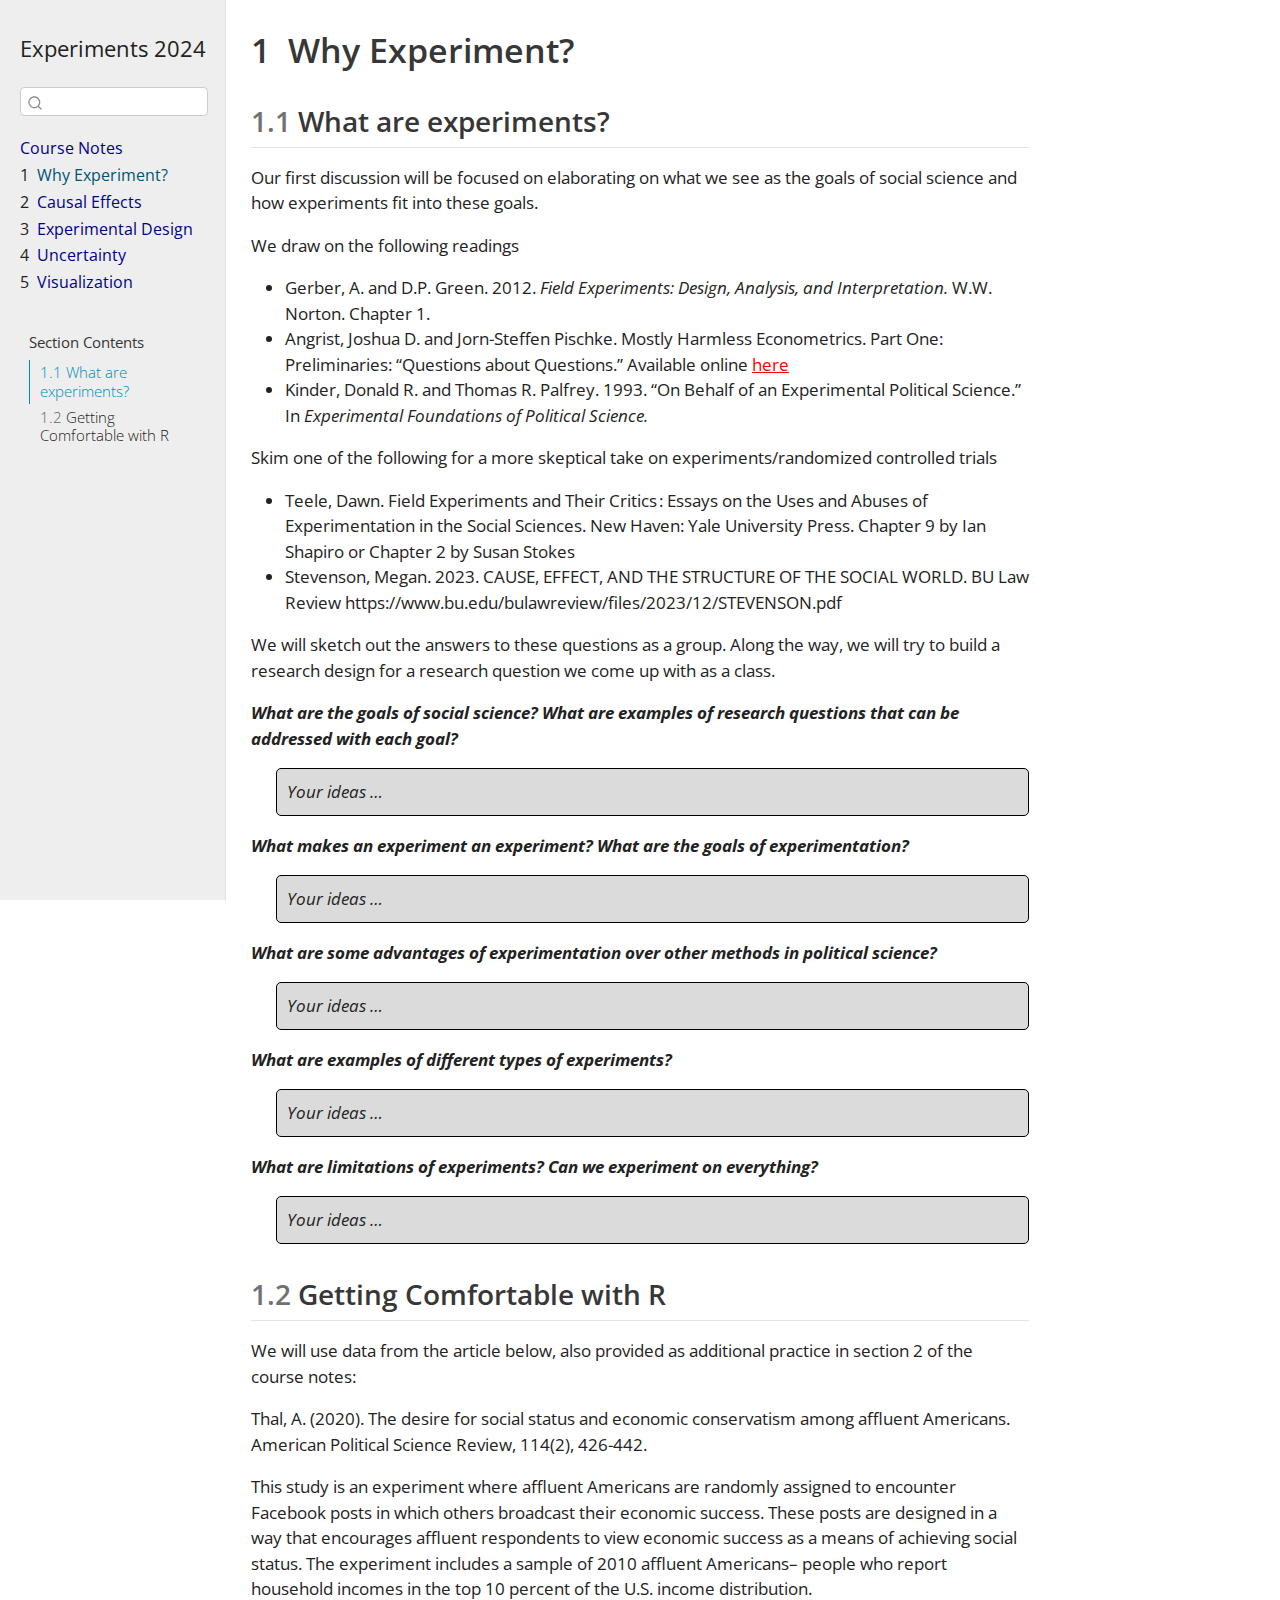
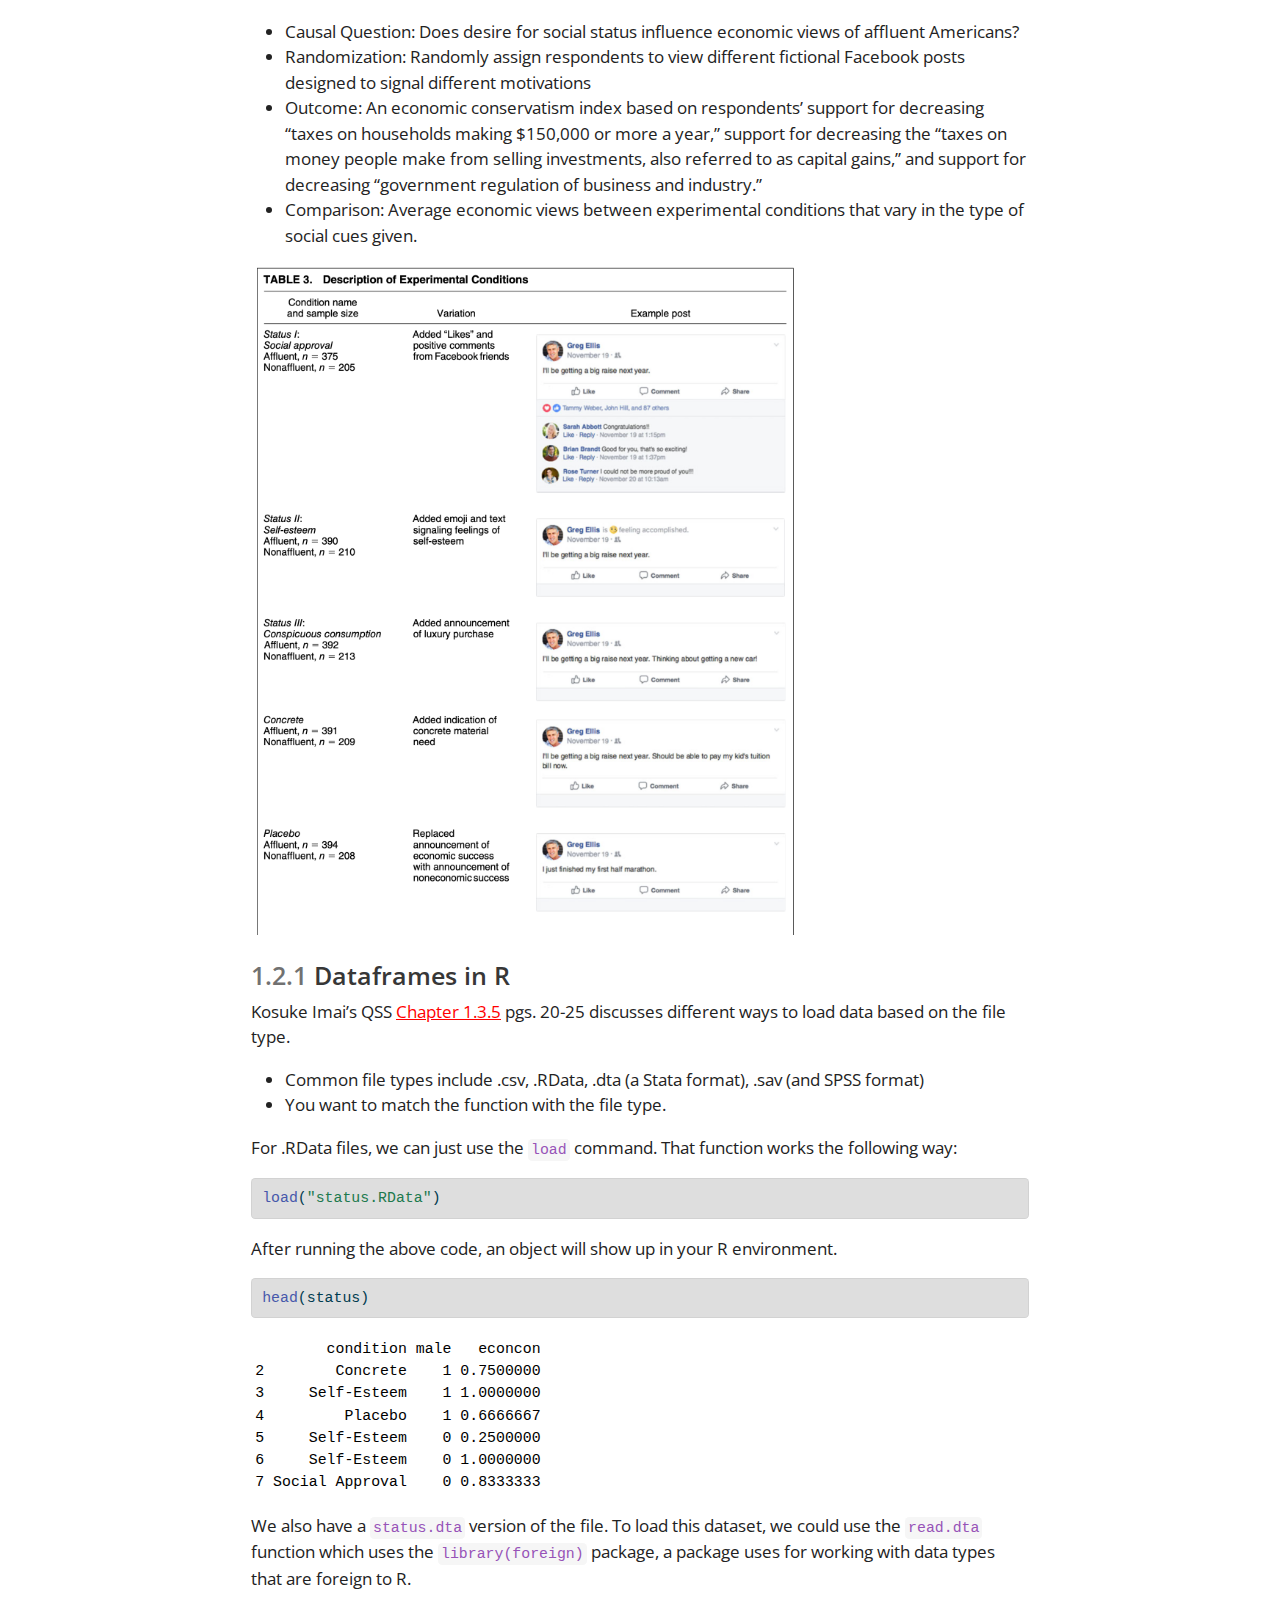
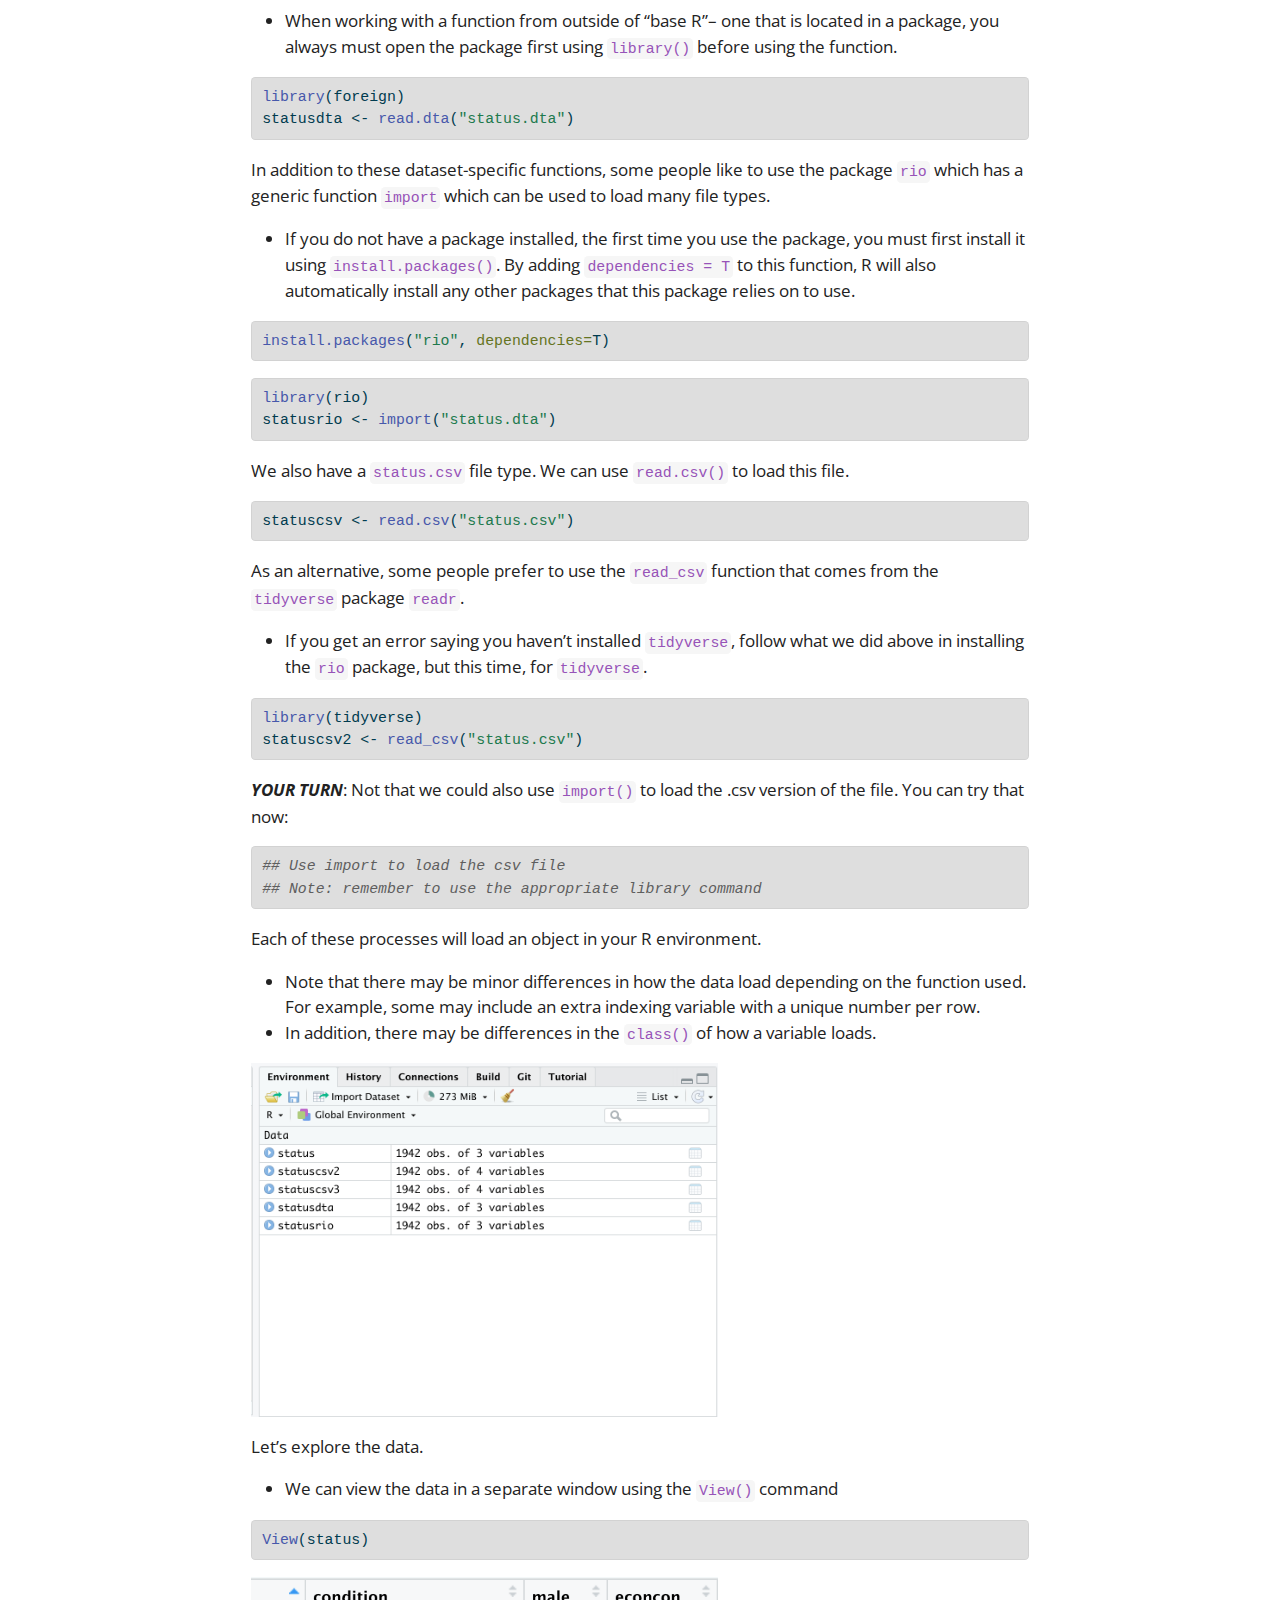
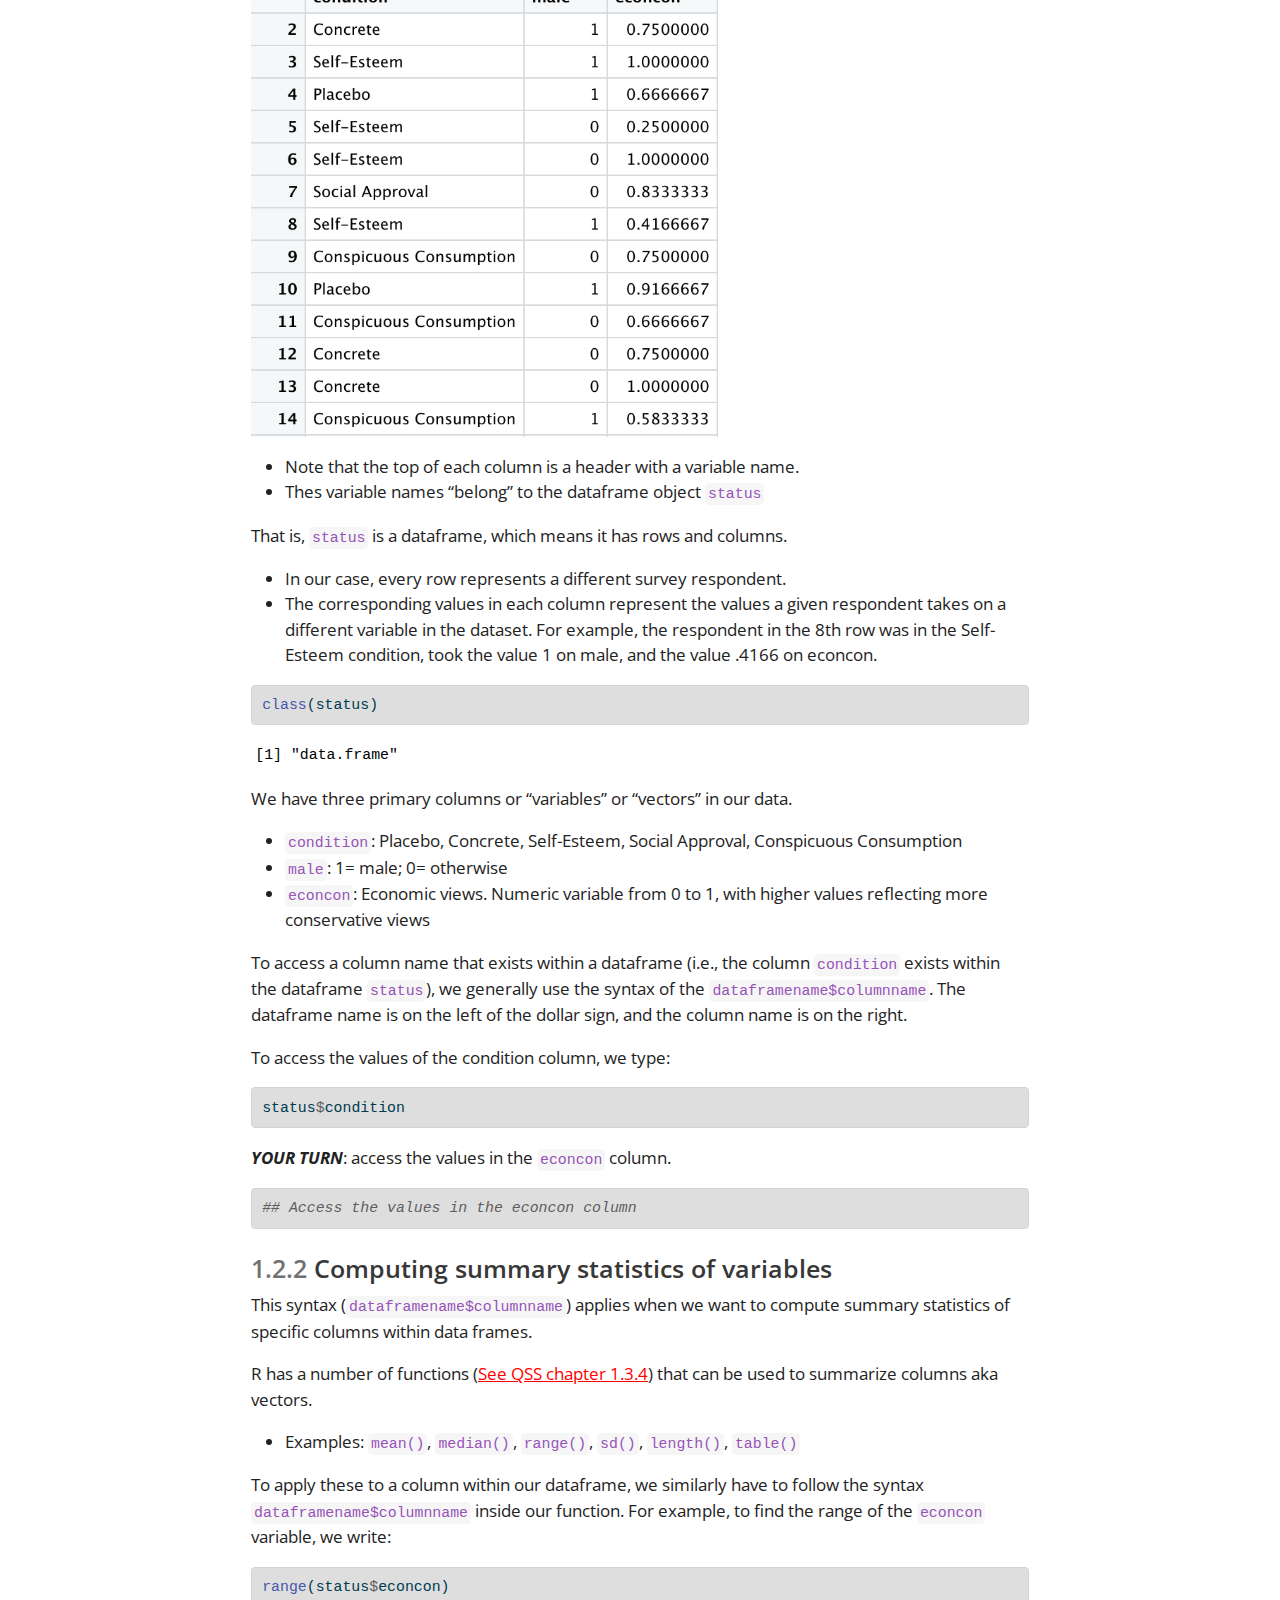
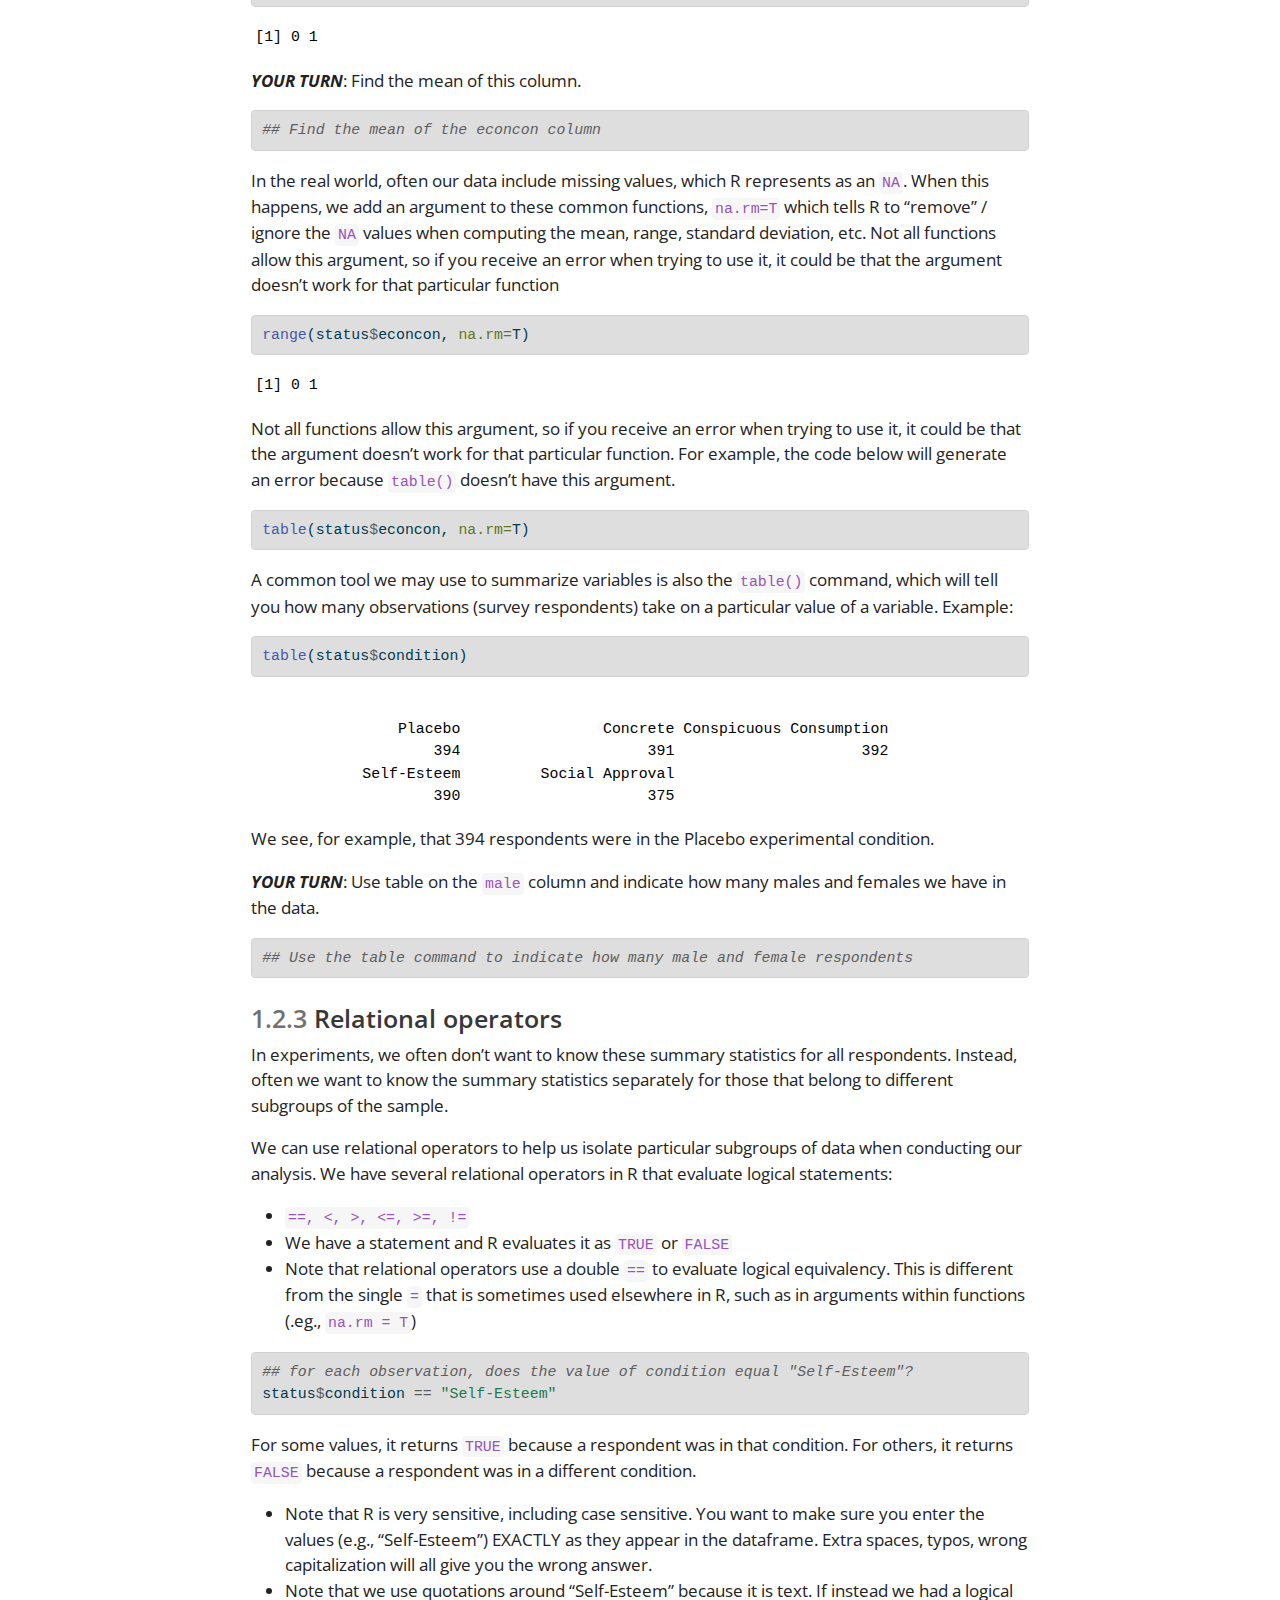
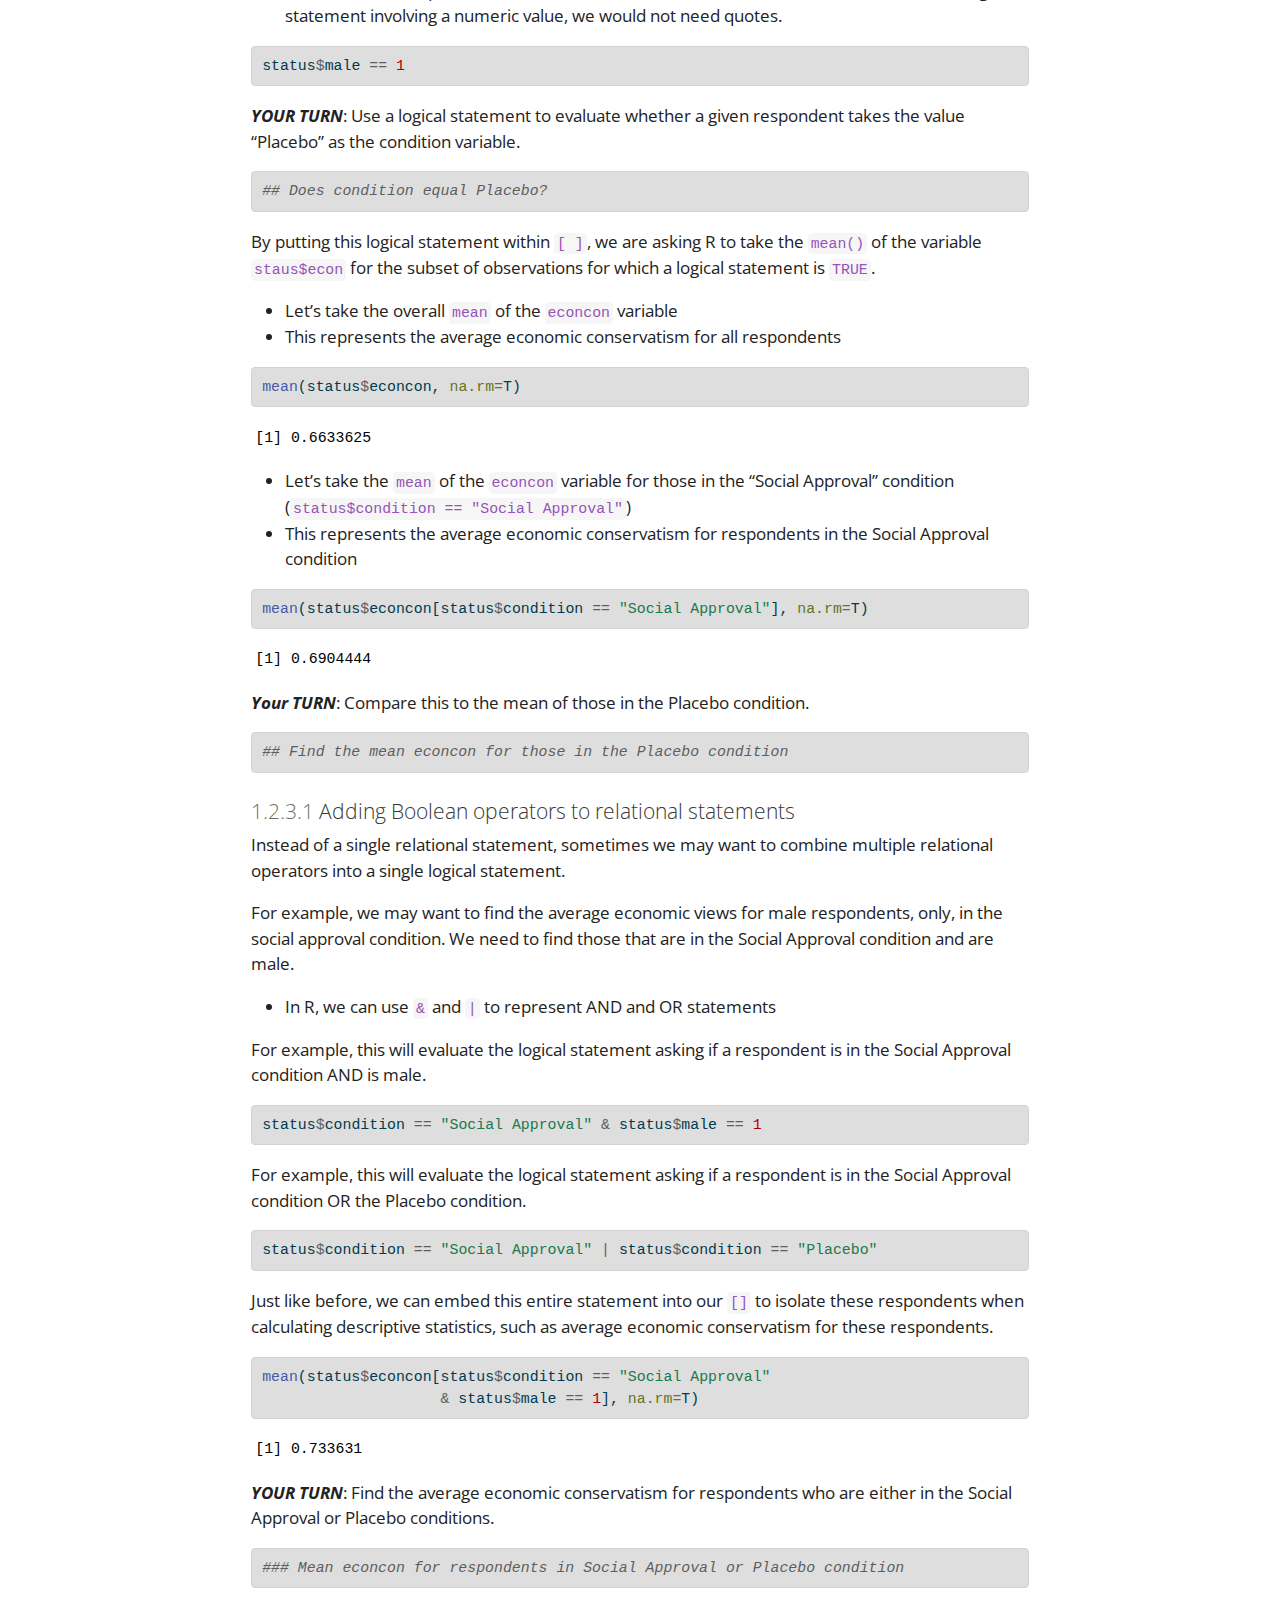
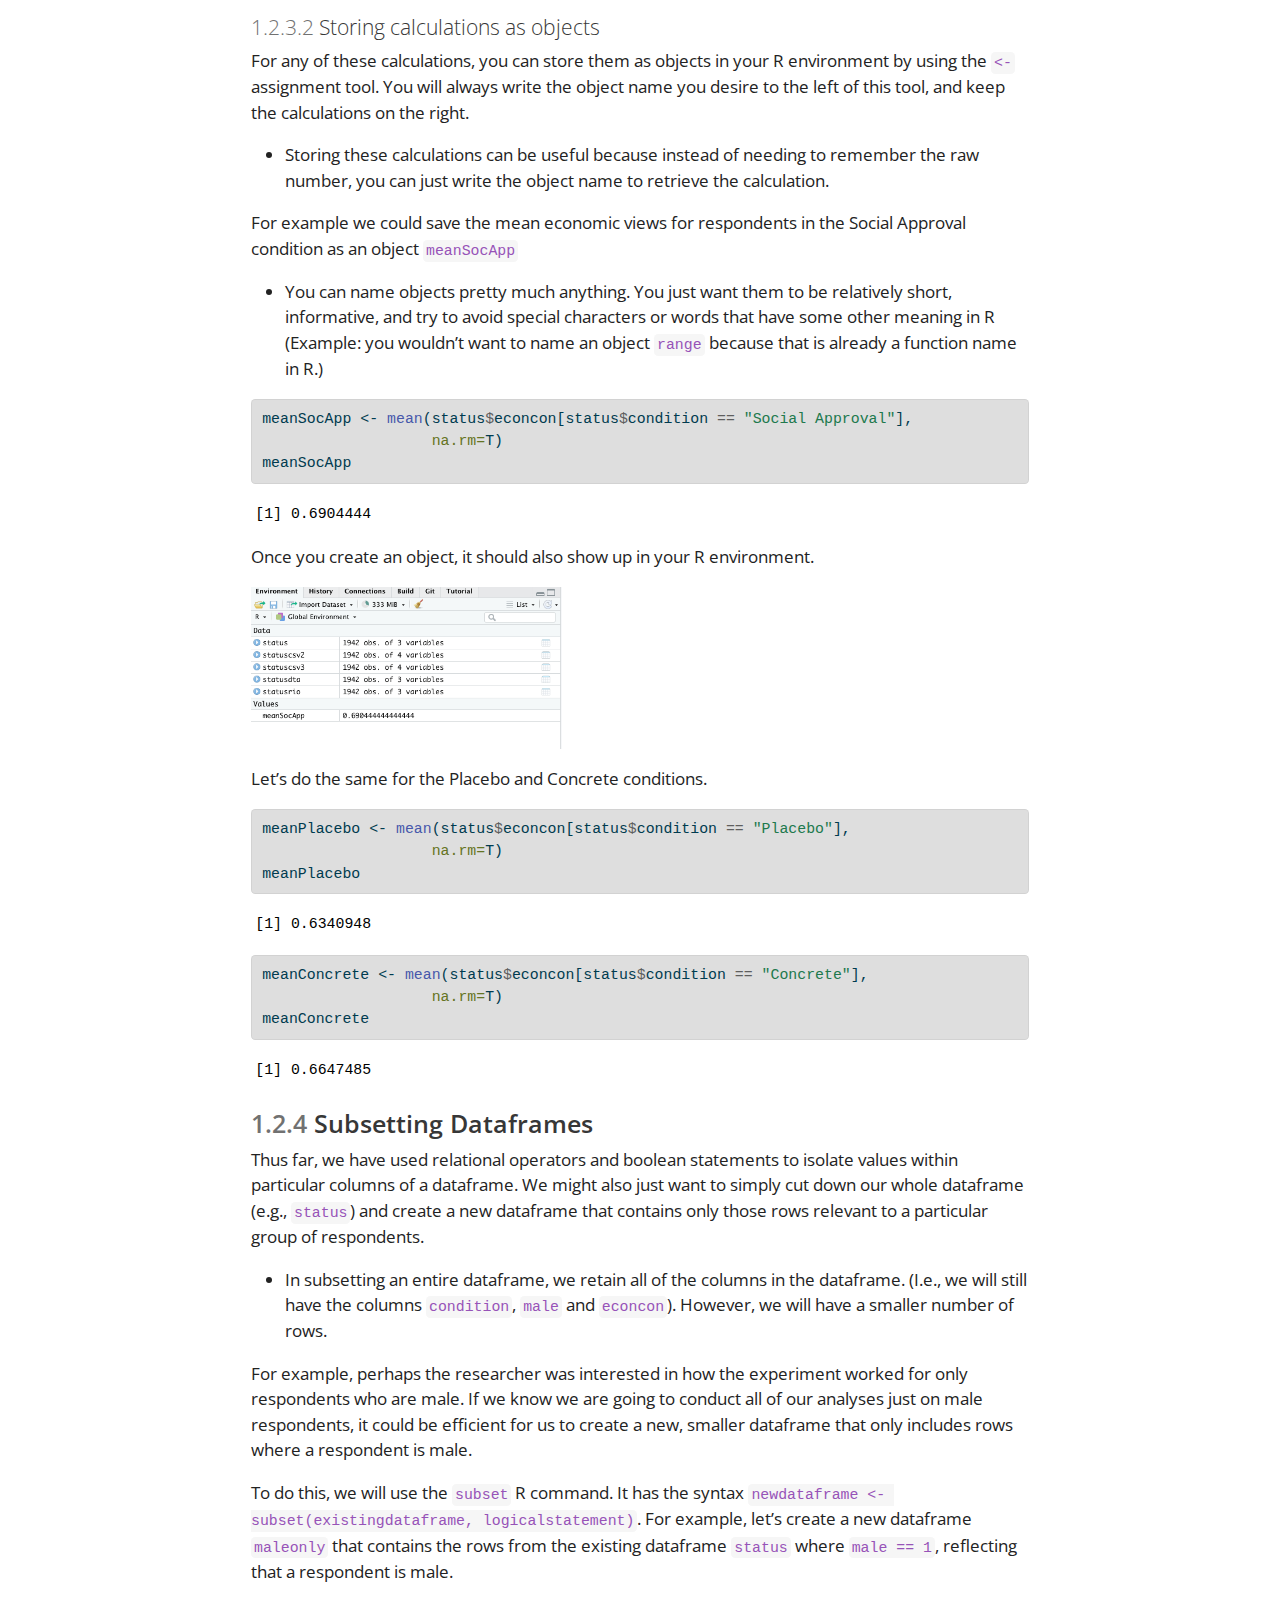
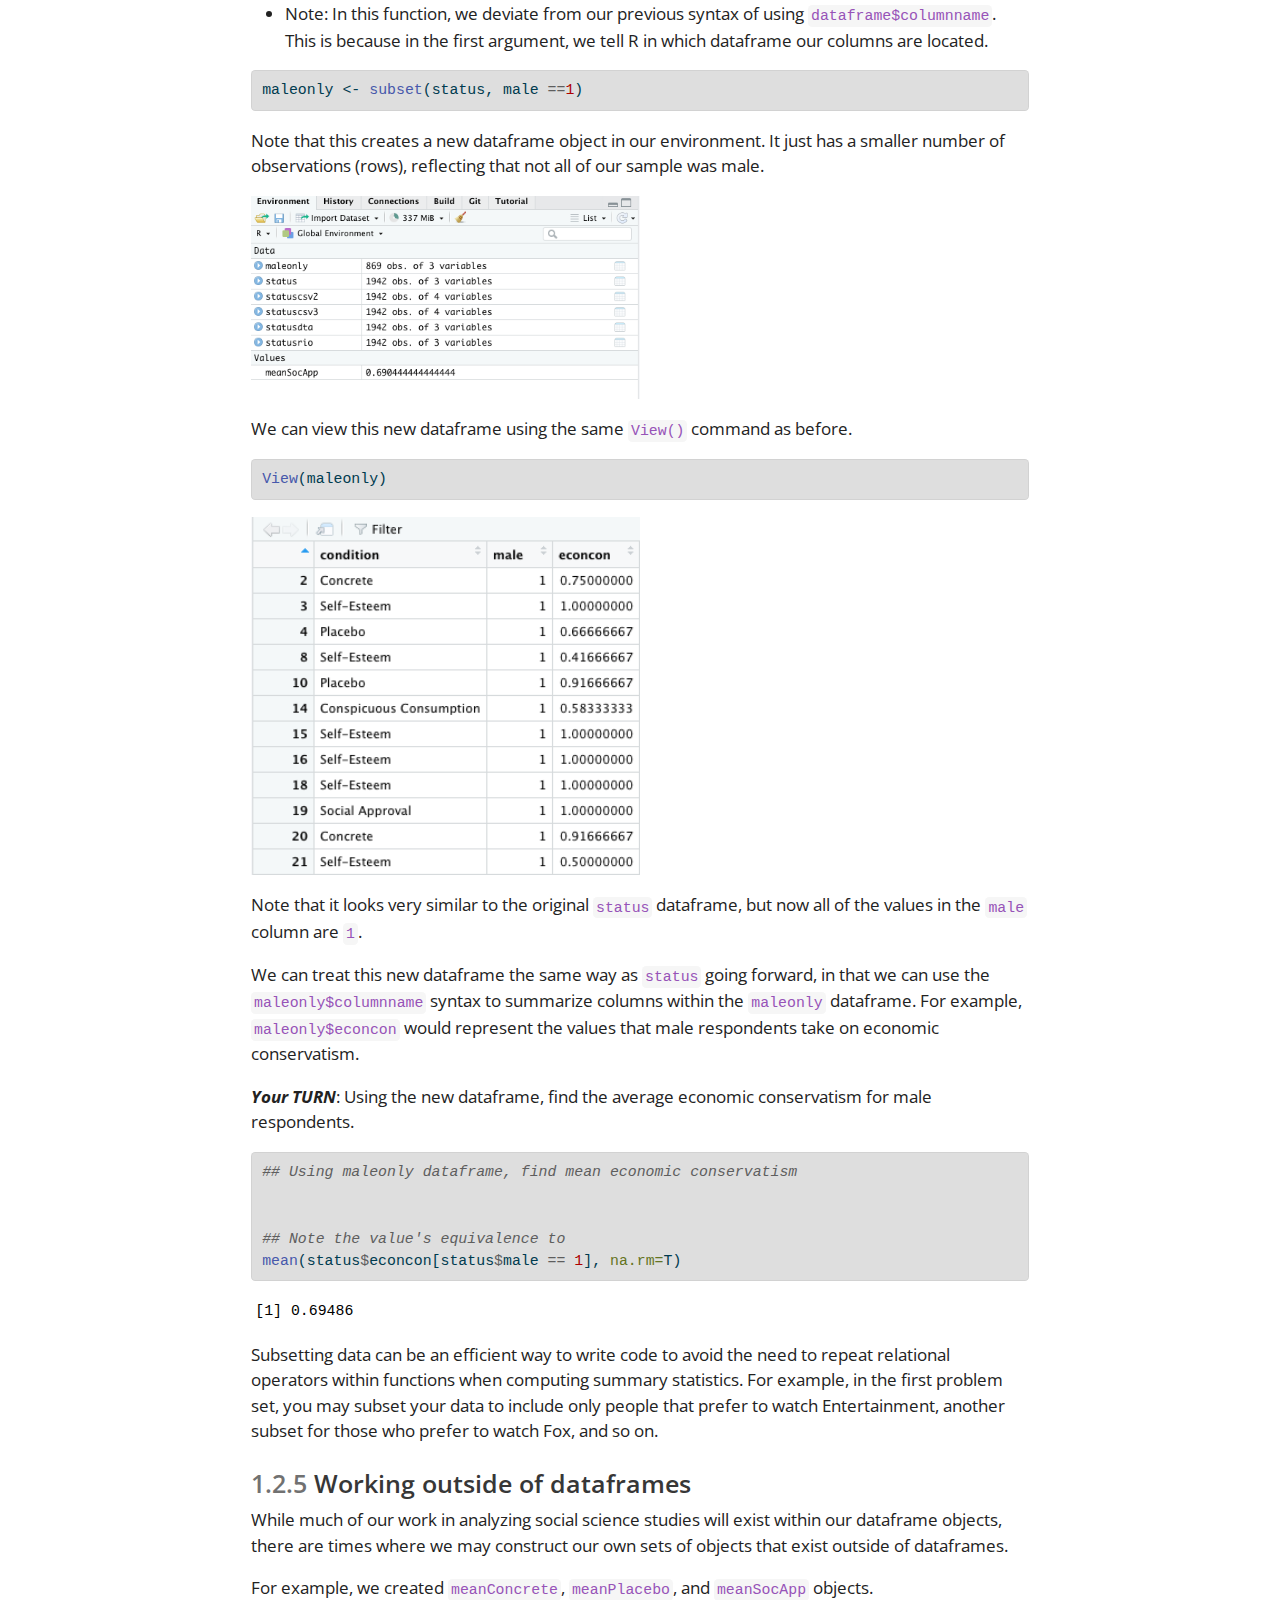
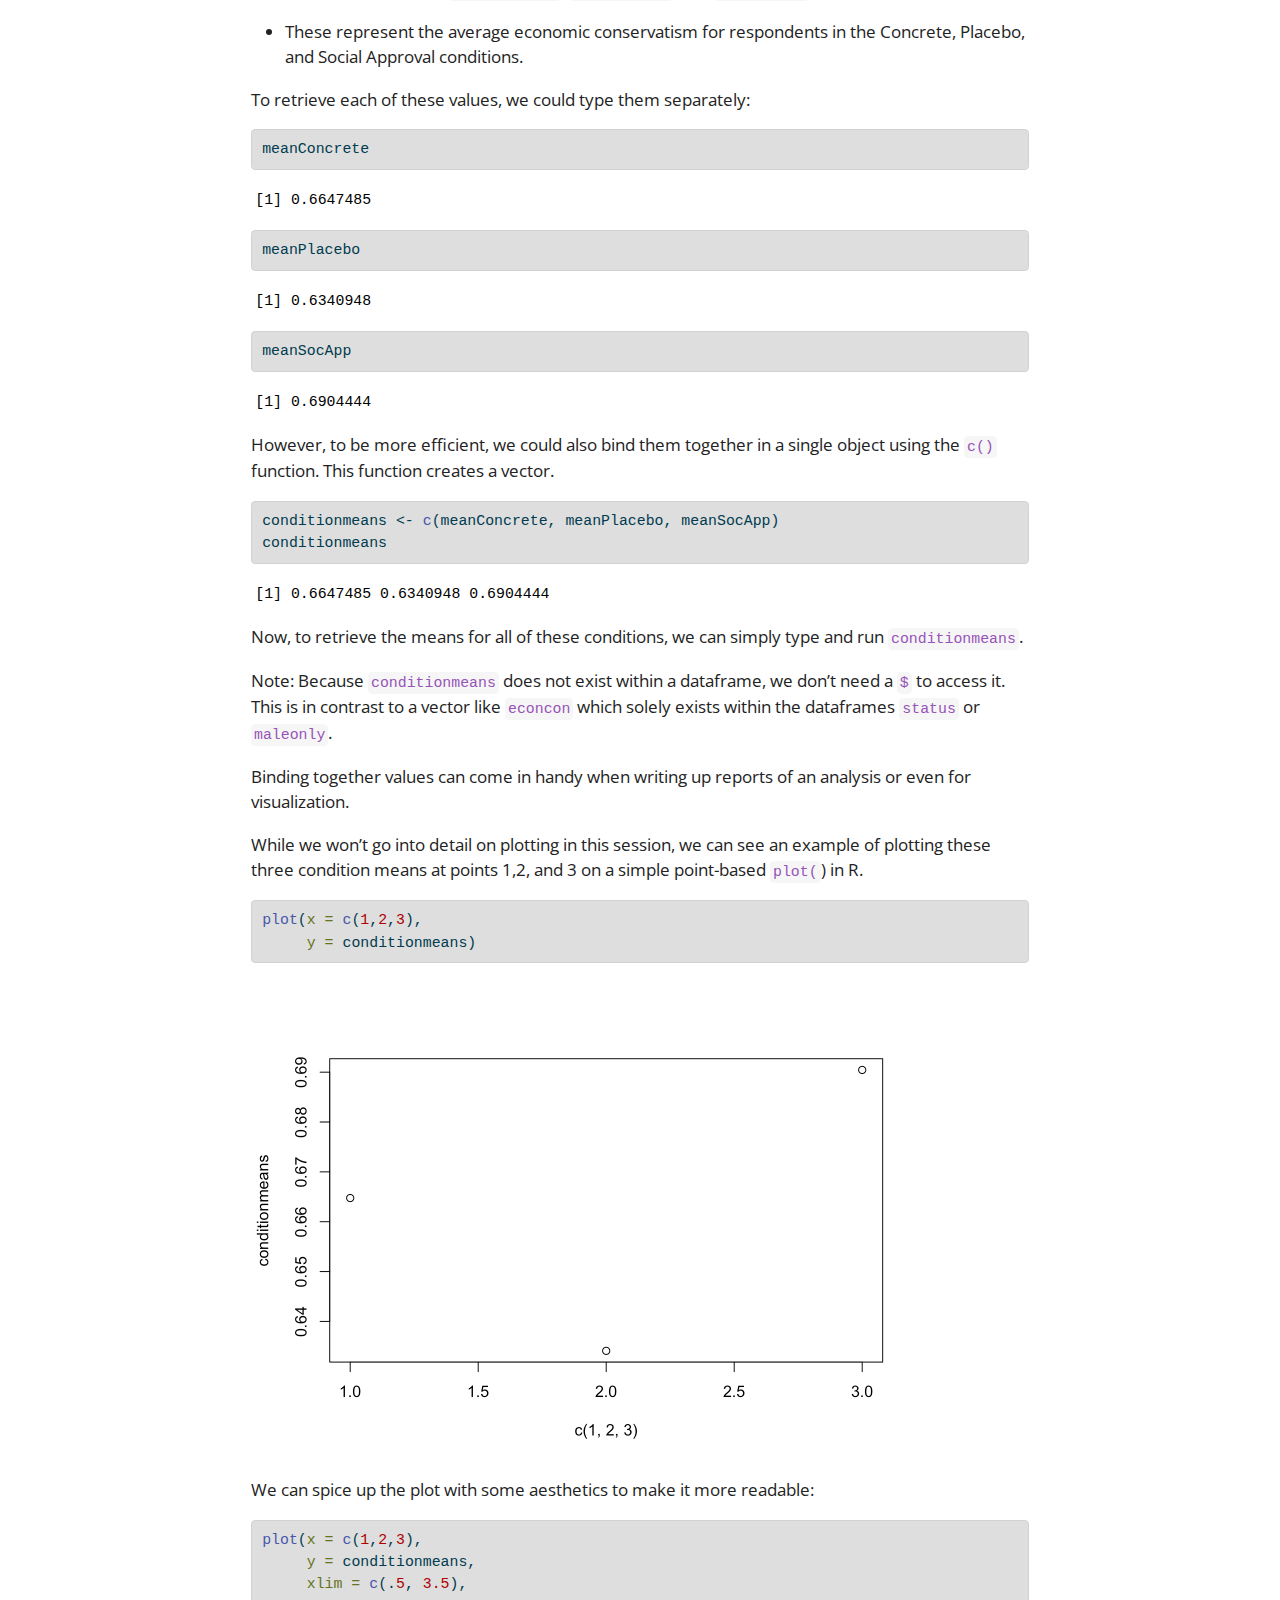
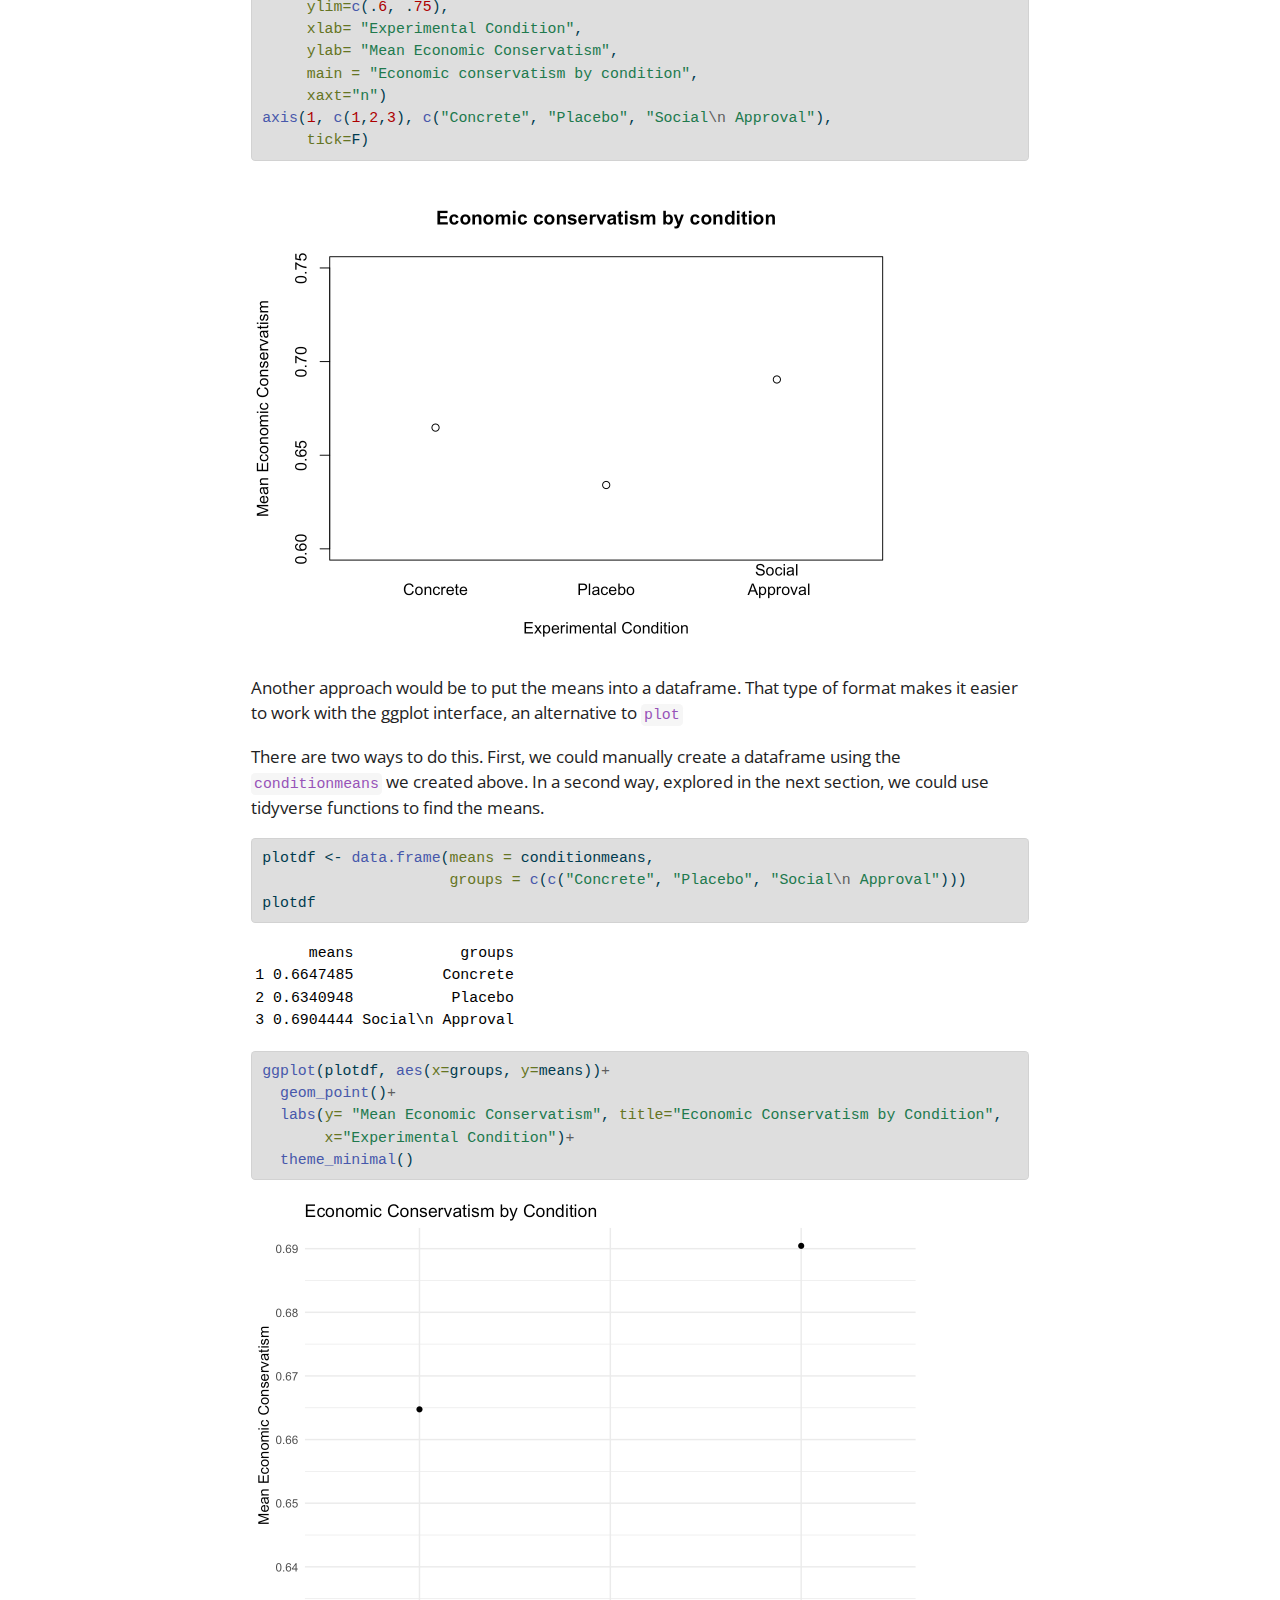
==== commit ae25d4dc: "add section 5" ====
--- a/docs/01-Experimentation.html
+++ b/docs/01-Experimentation.html
@@ -160,6 +160,12 @@
   <div class="sidebar-item-container"> 
   <a href="./04-Uncertainty.html" class="sidebar-item-text sidebar-link">
  <span class="menu-text"><span class="chapter-number">4</span>&nbsp; <span class="chapter-title">Uncertainty</span></span></a>
+  </div>
+</li>
+        <li class="sidebar-item">
+  <div class="sidebar-item-container"> 
+  <a href="./05-Visualization.html" class="sidebar-item-text sidebar-link">
+ <span class="menu-text"><span class="chapter-number">5</span>&nbsp; <span class="chapter-title">Visualization</span></span></a>
   </div>
 </li>
     </ul>
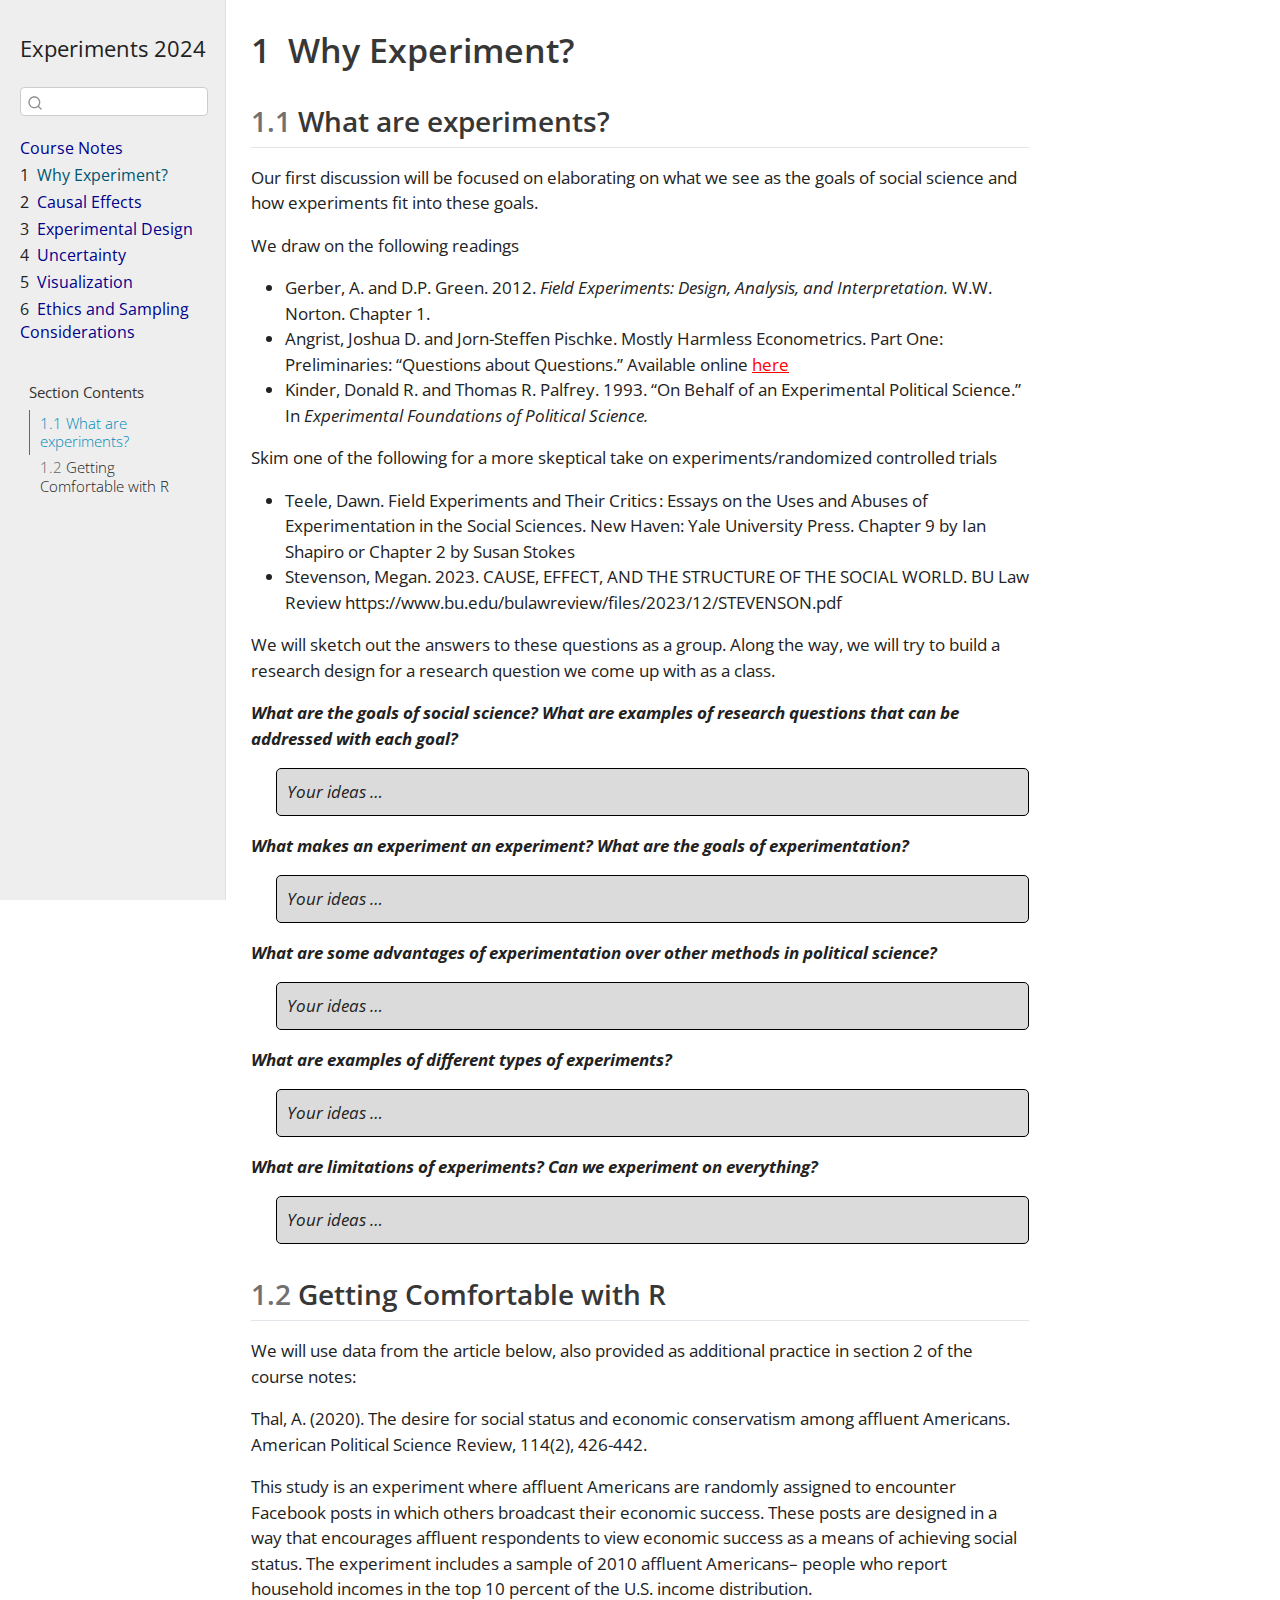
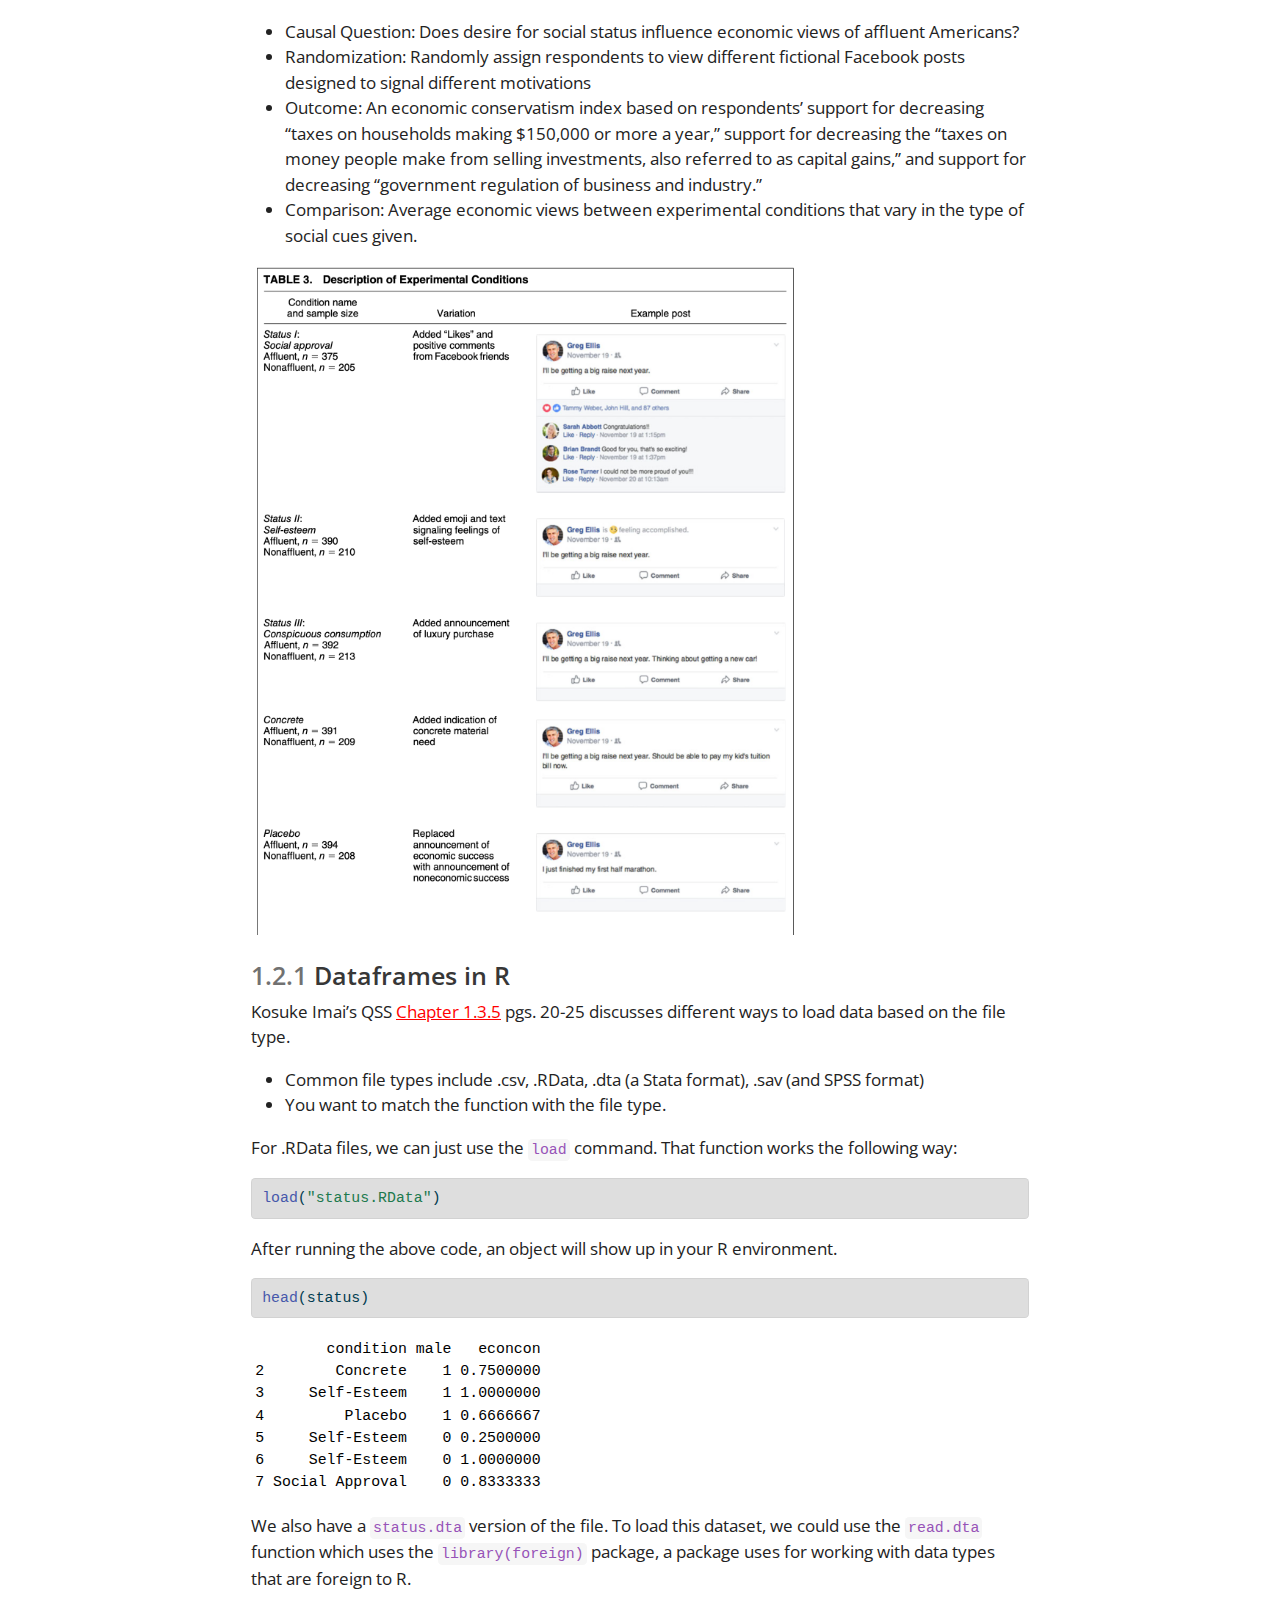
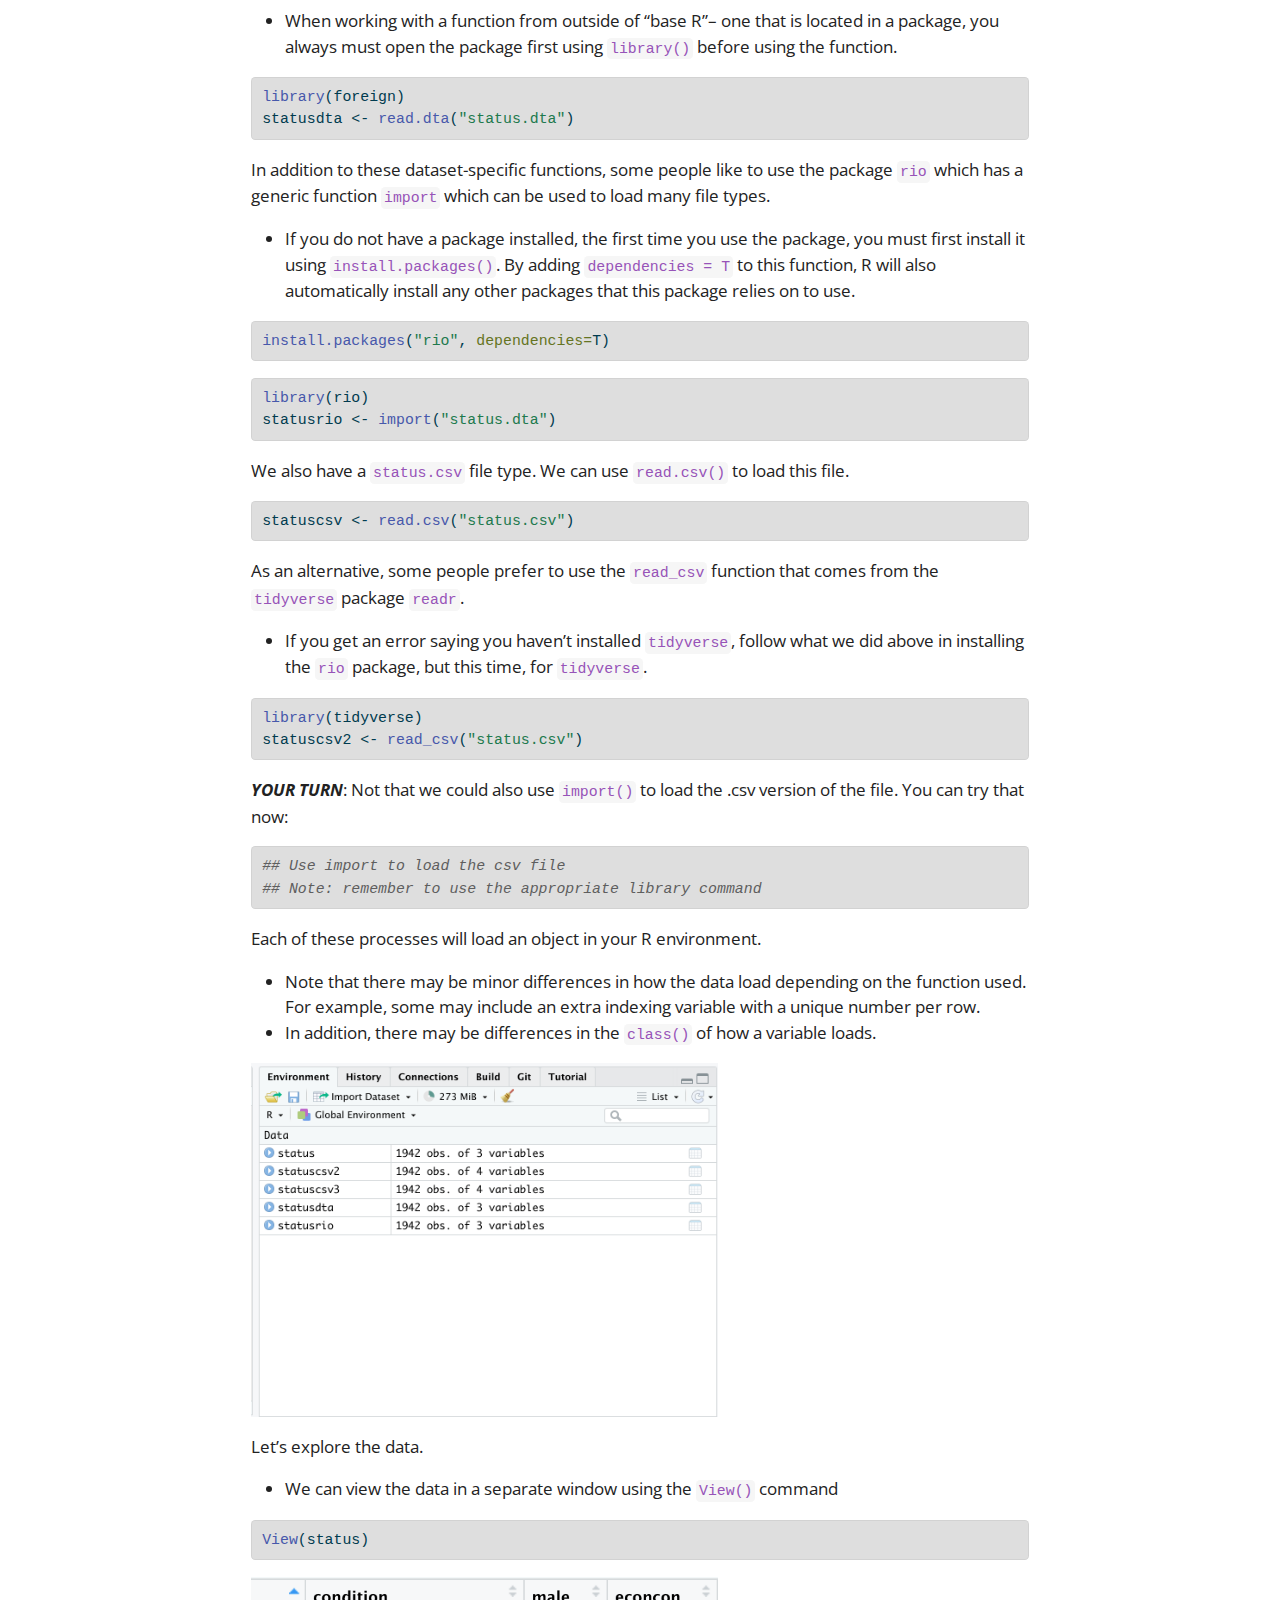
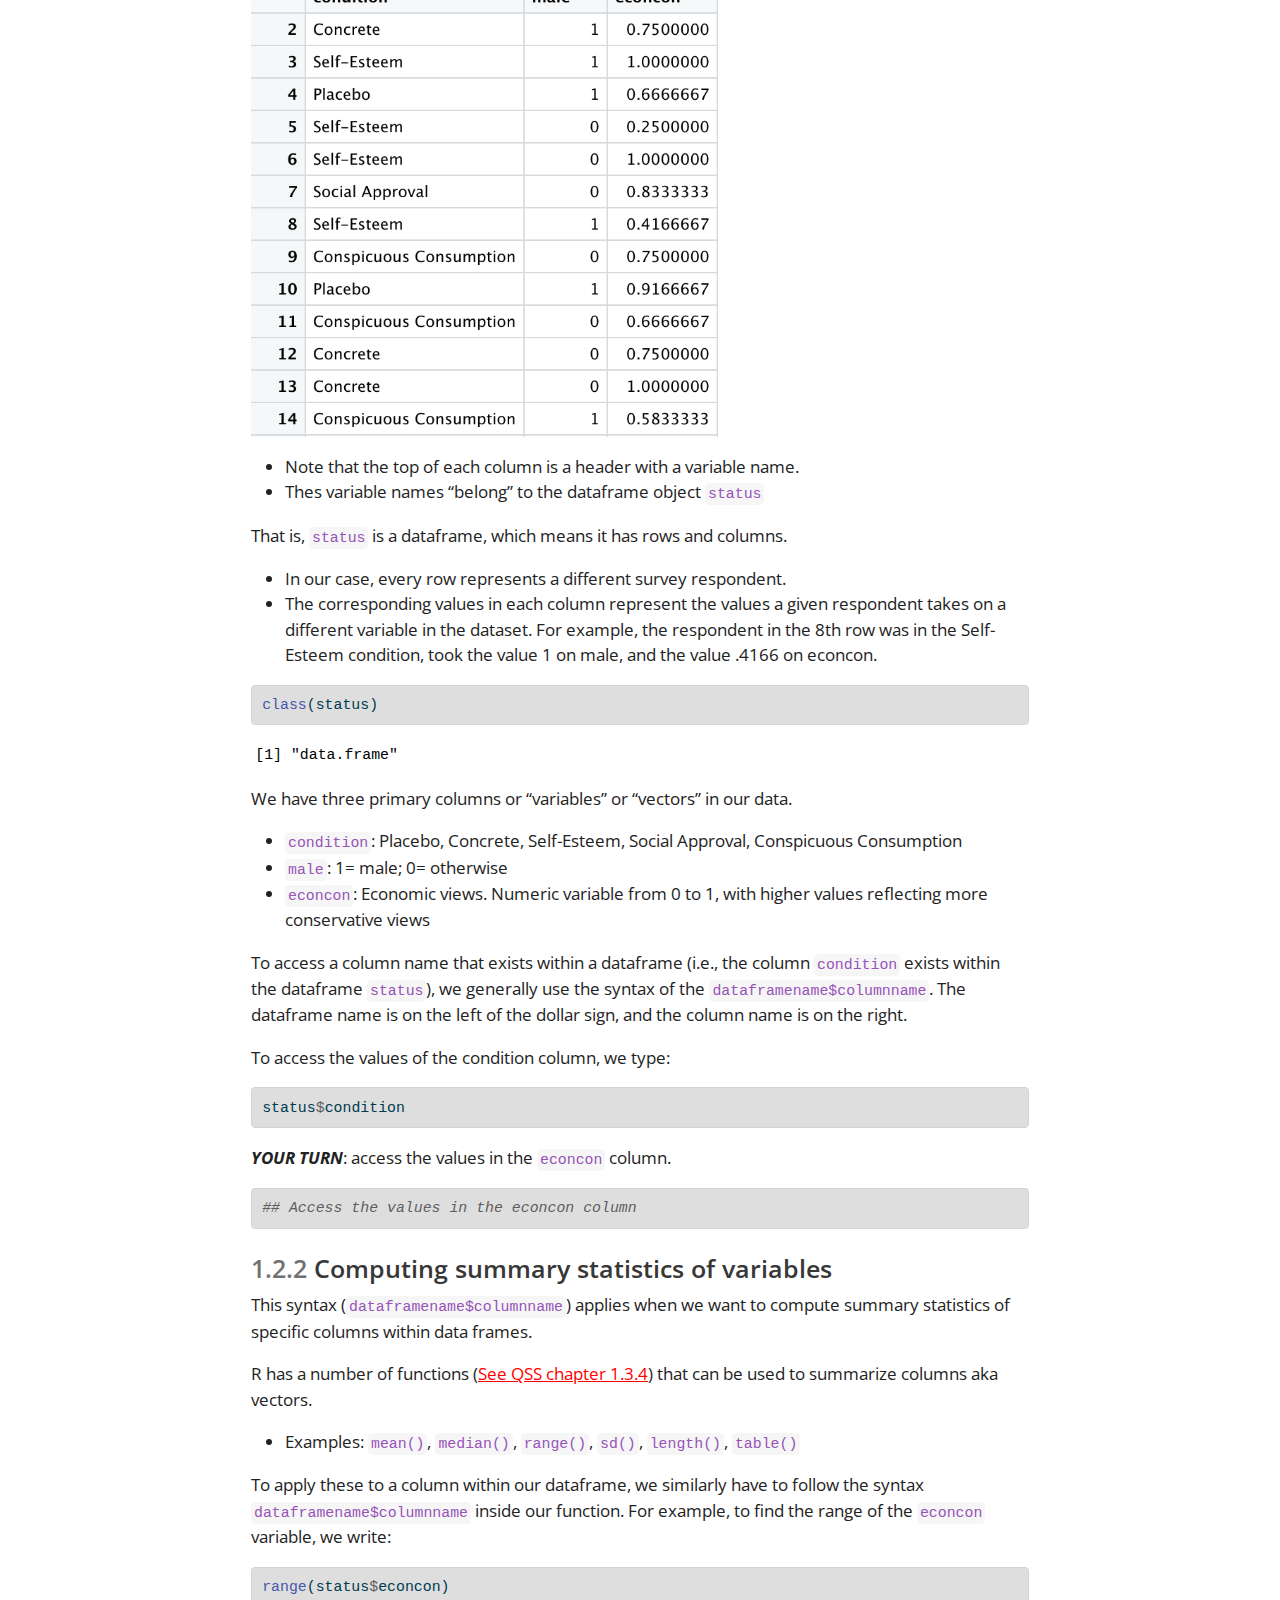
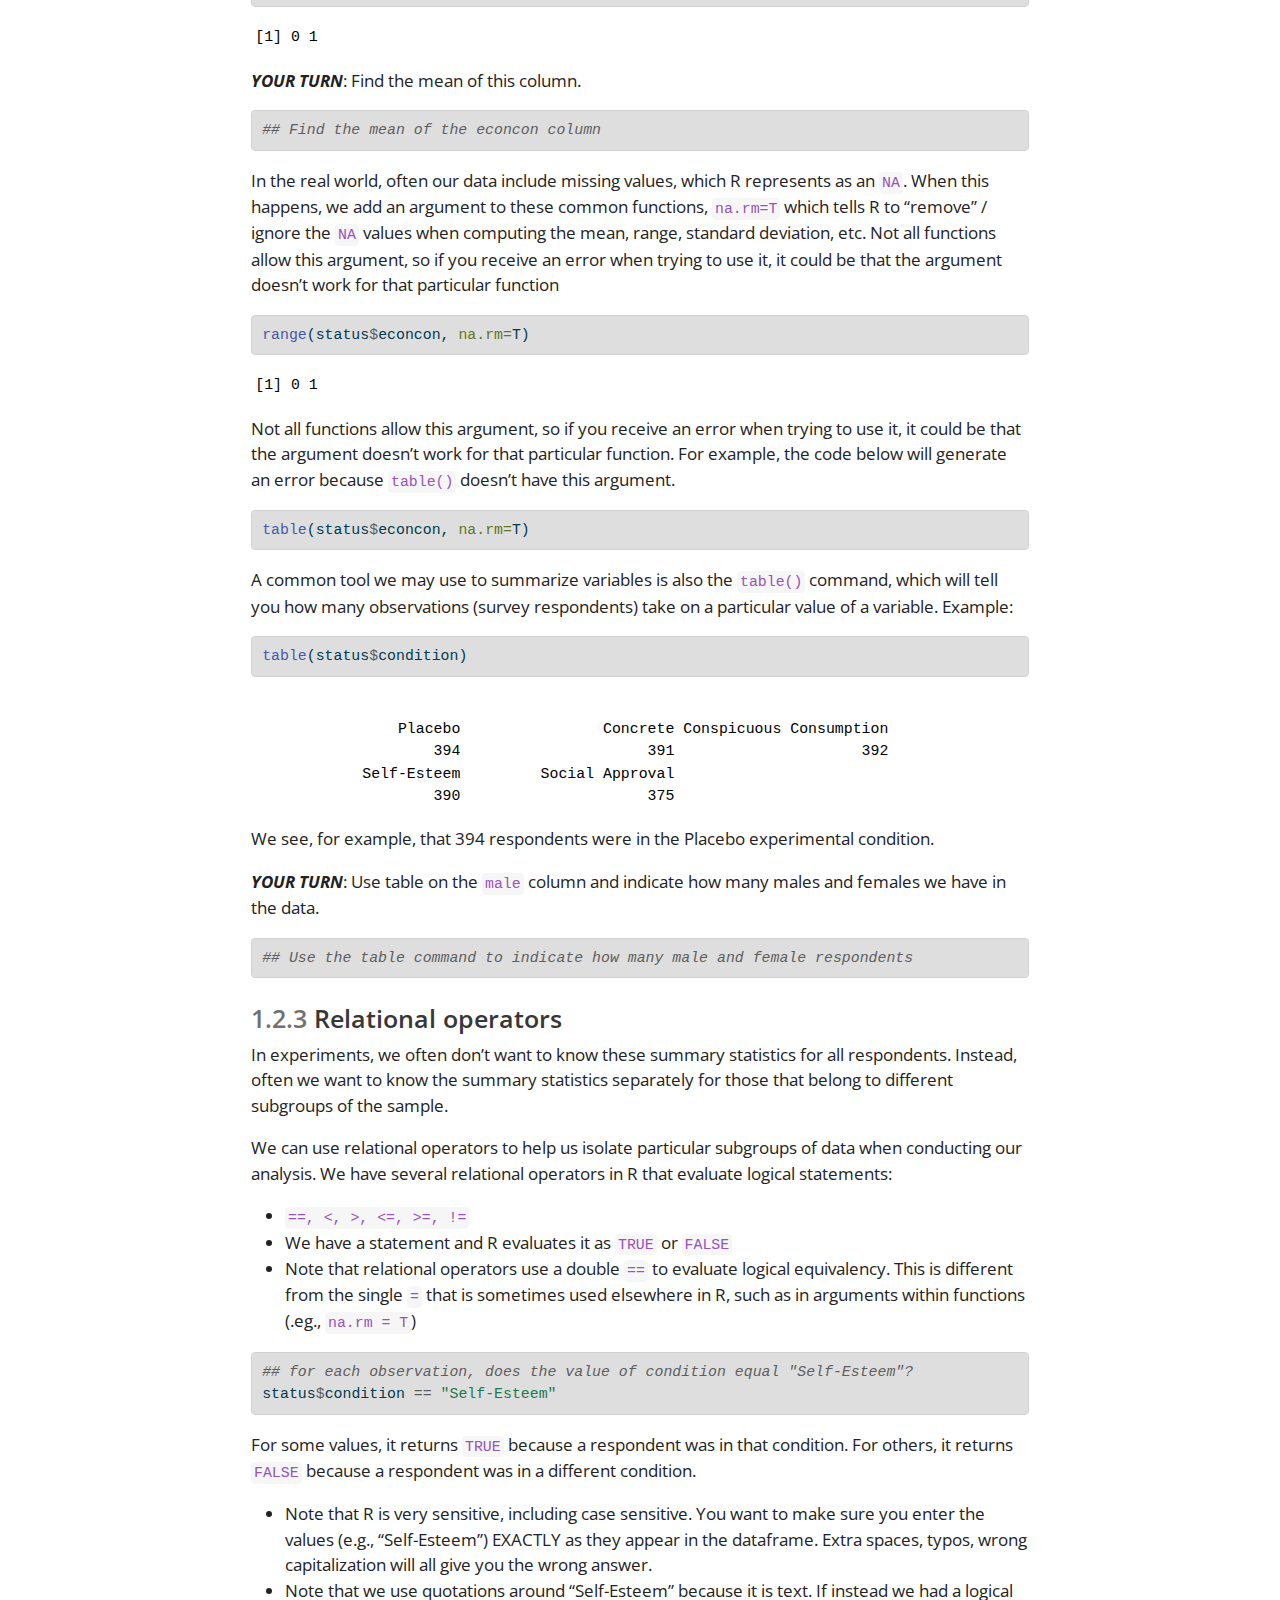
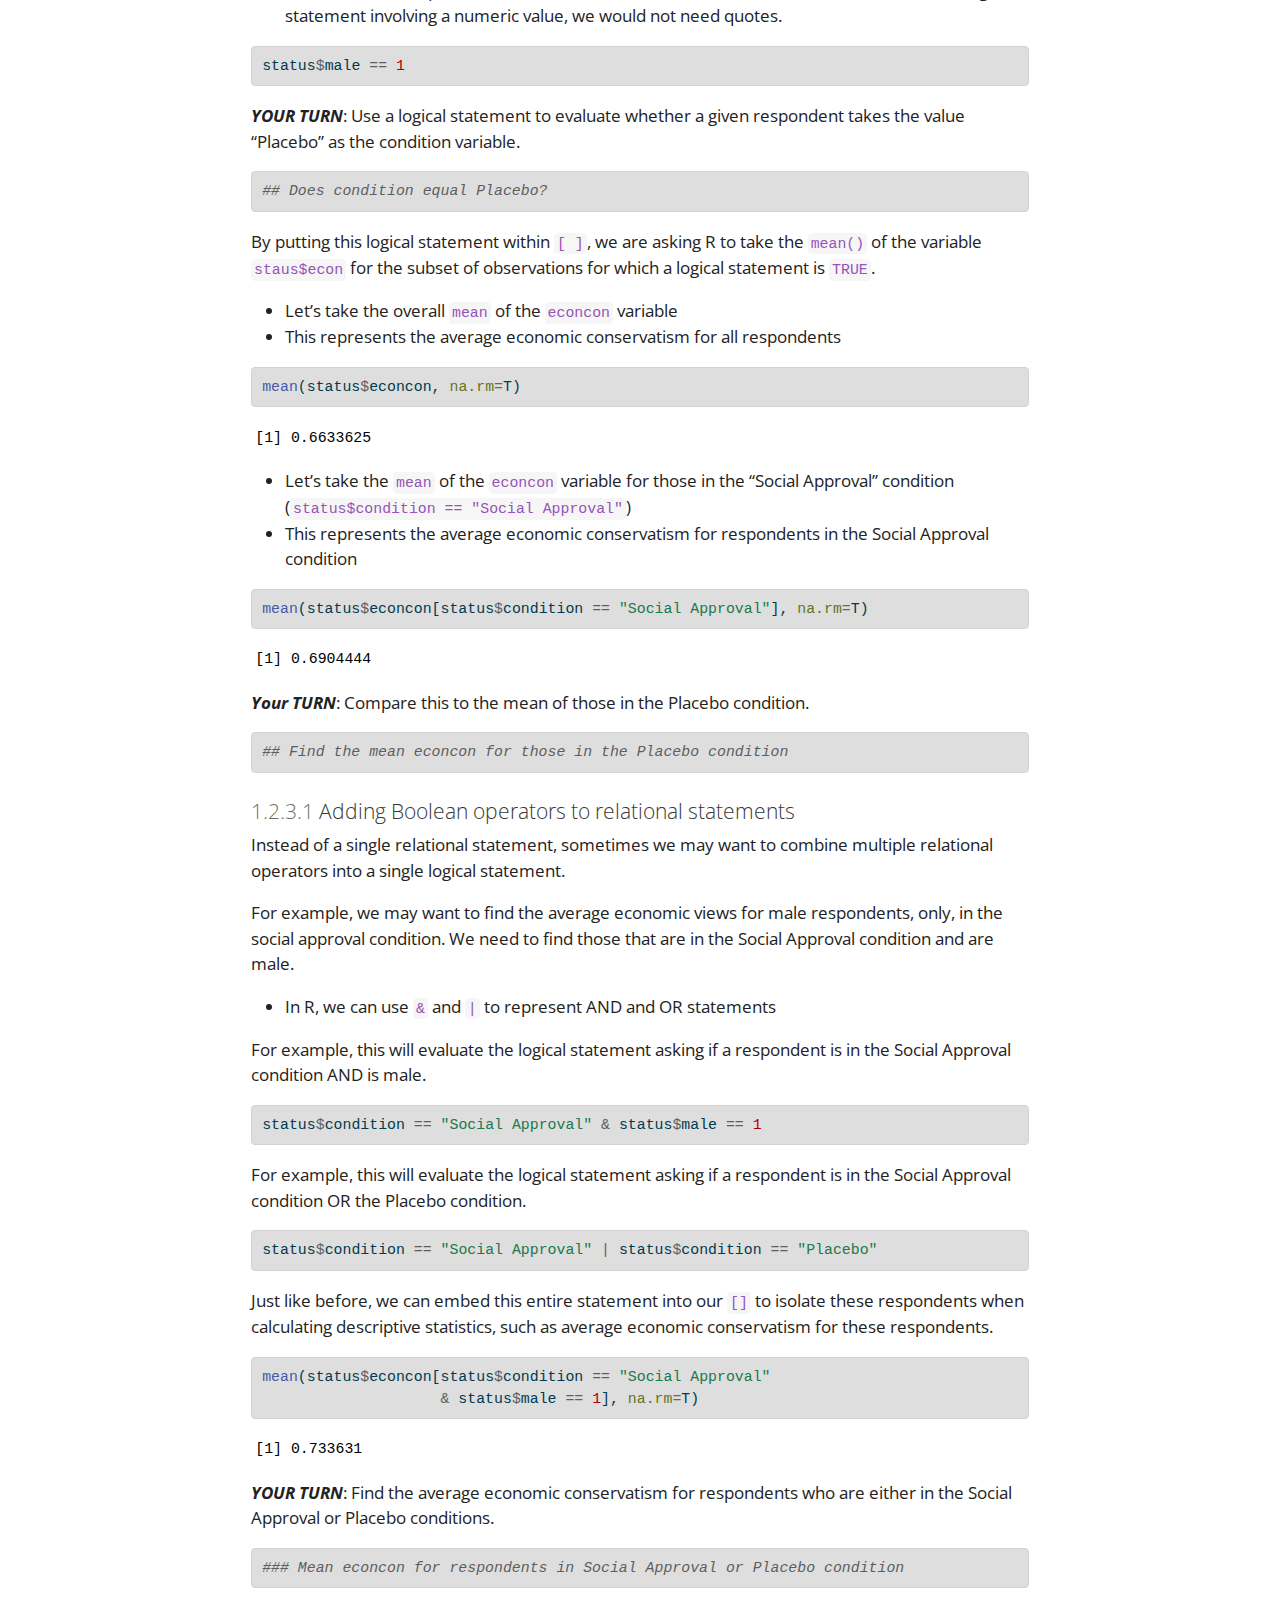
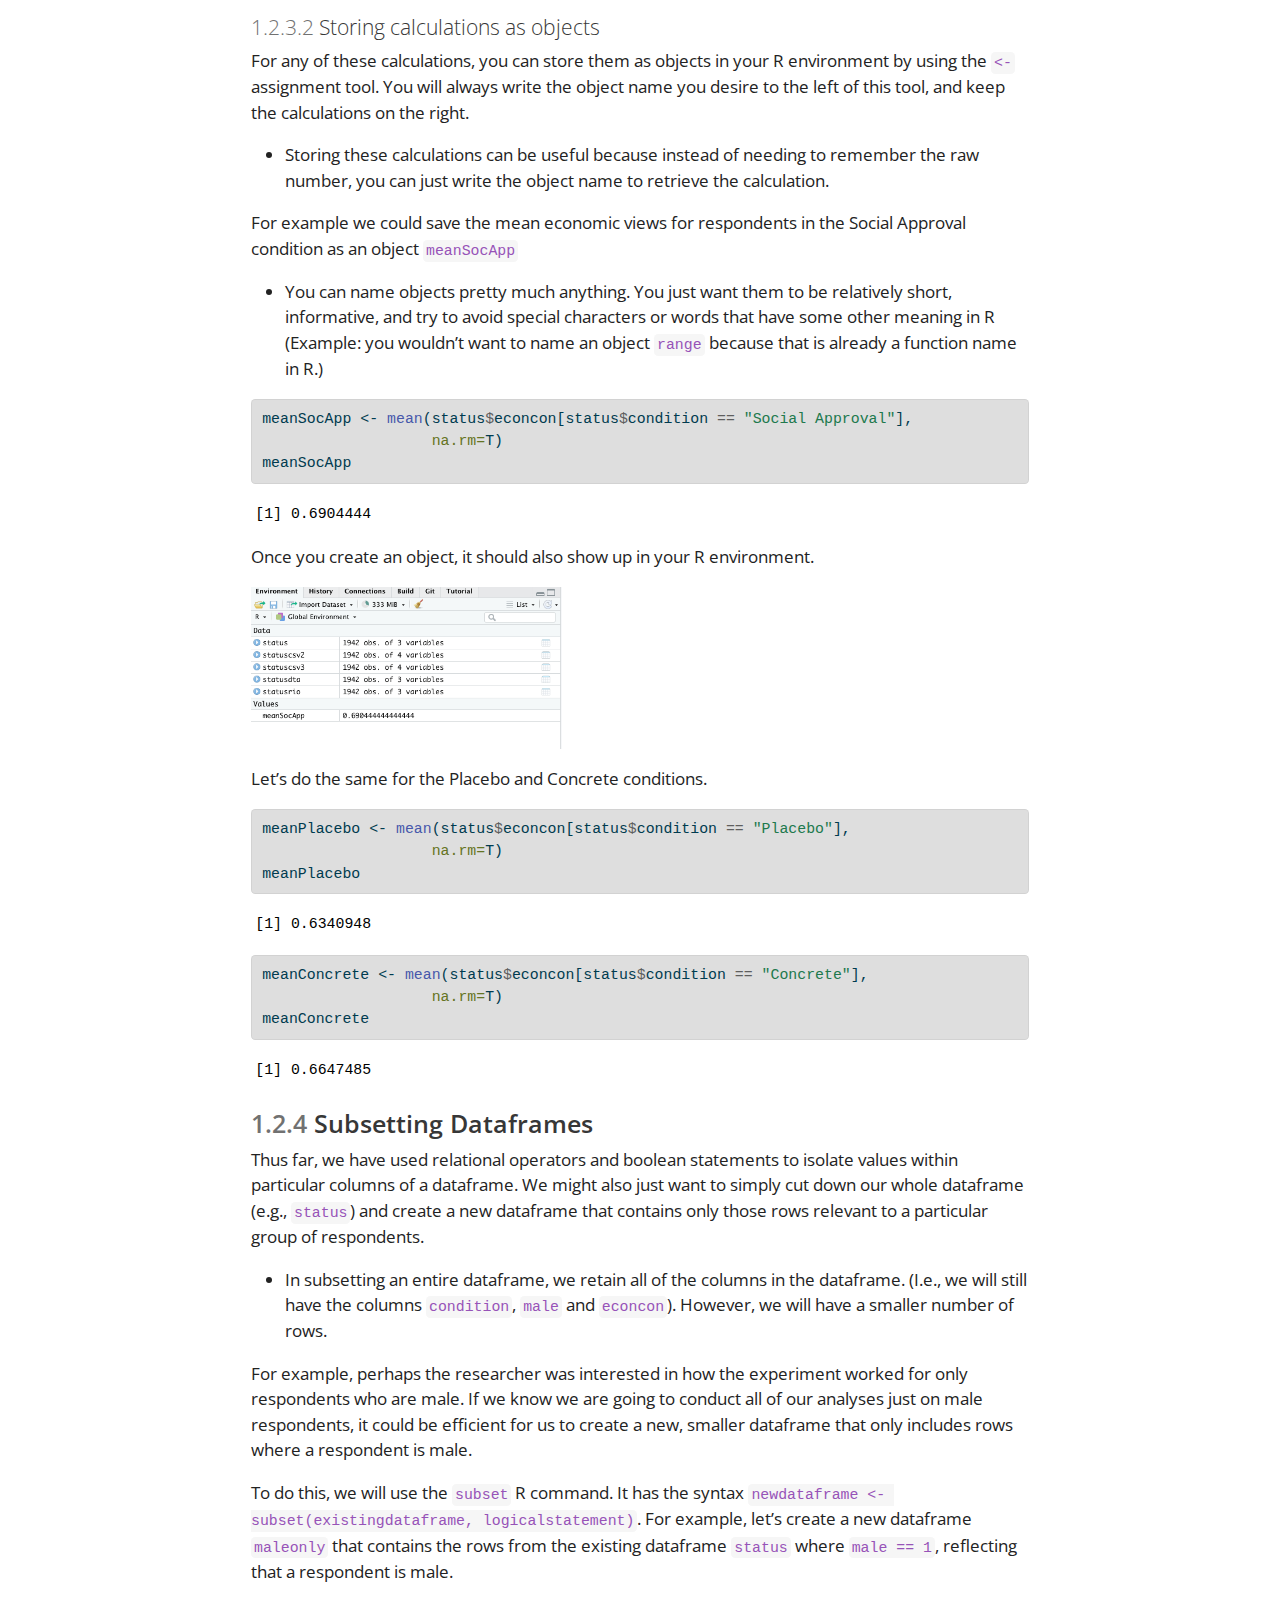
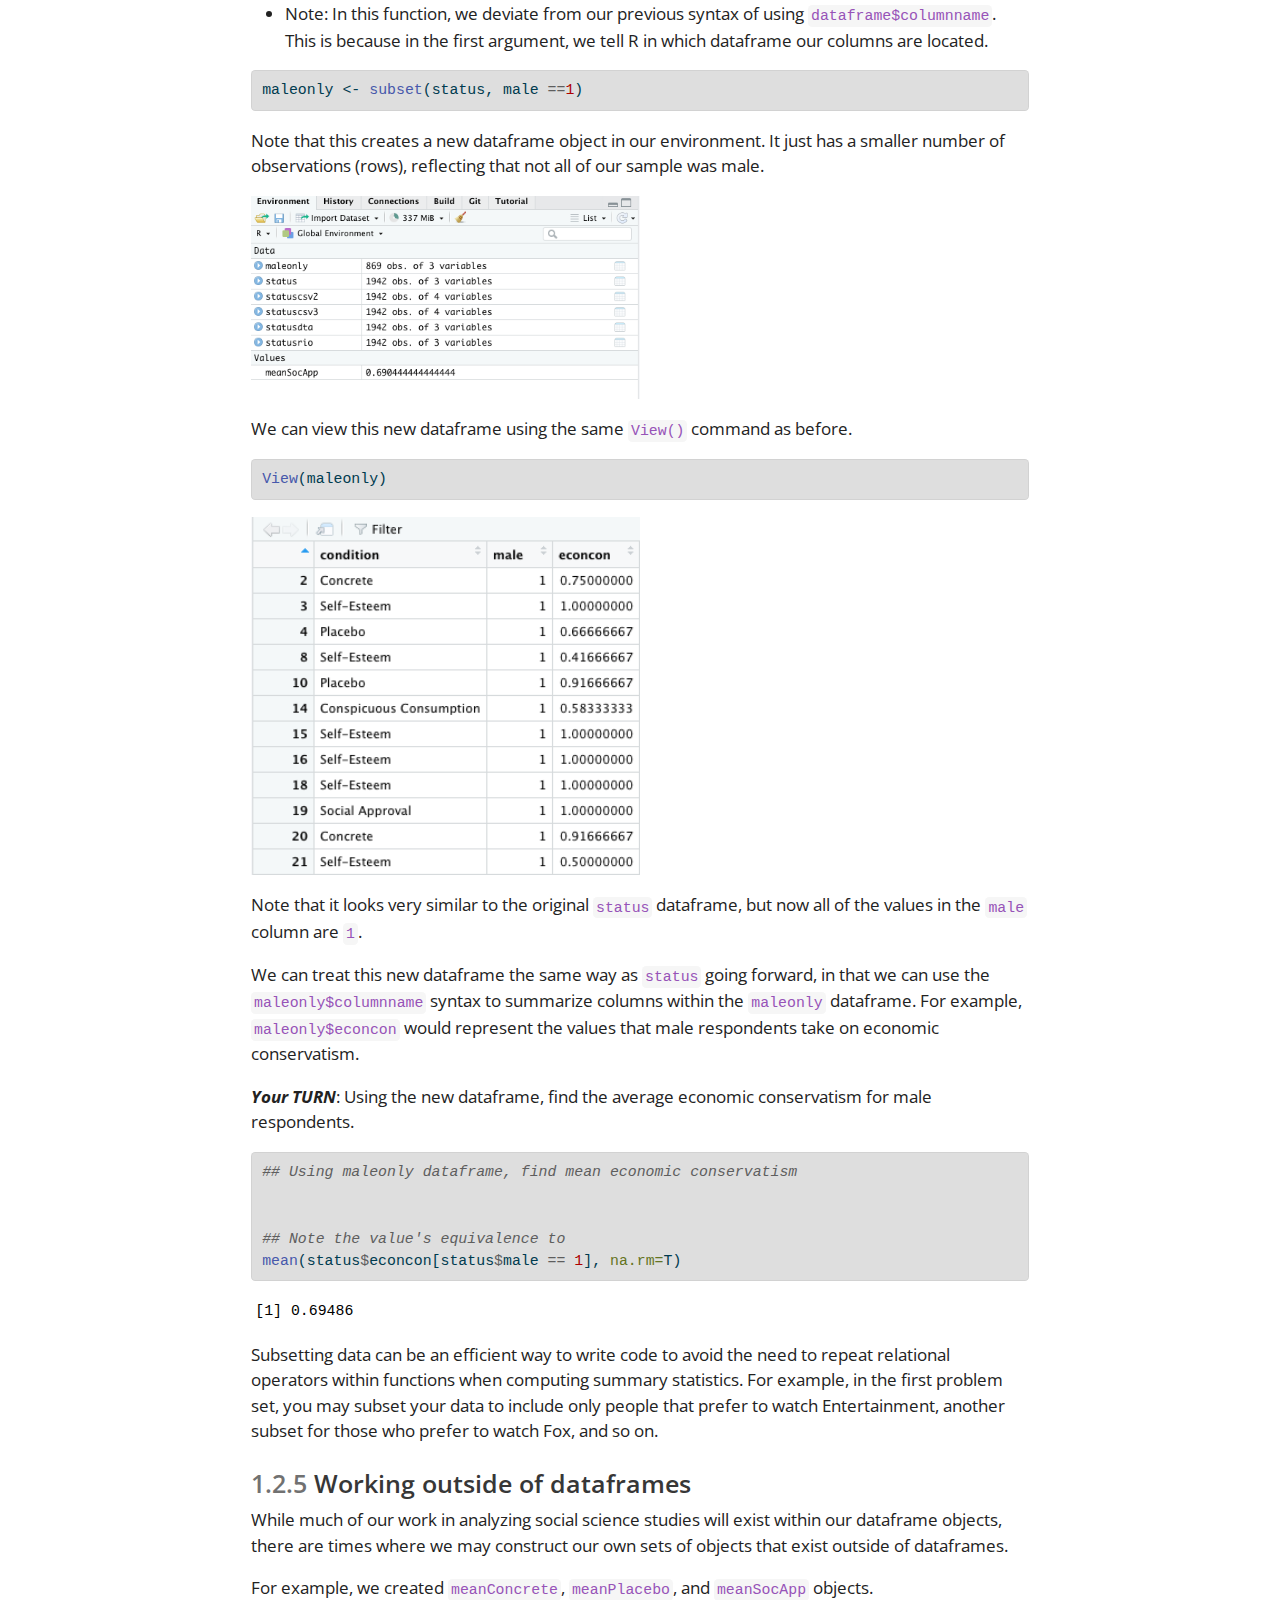
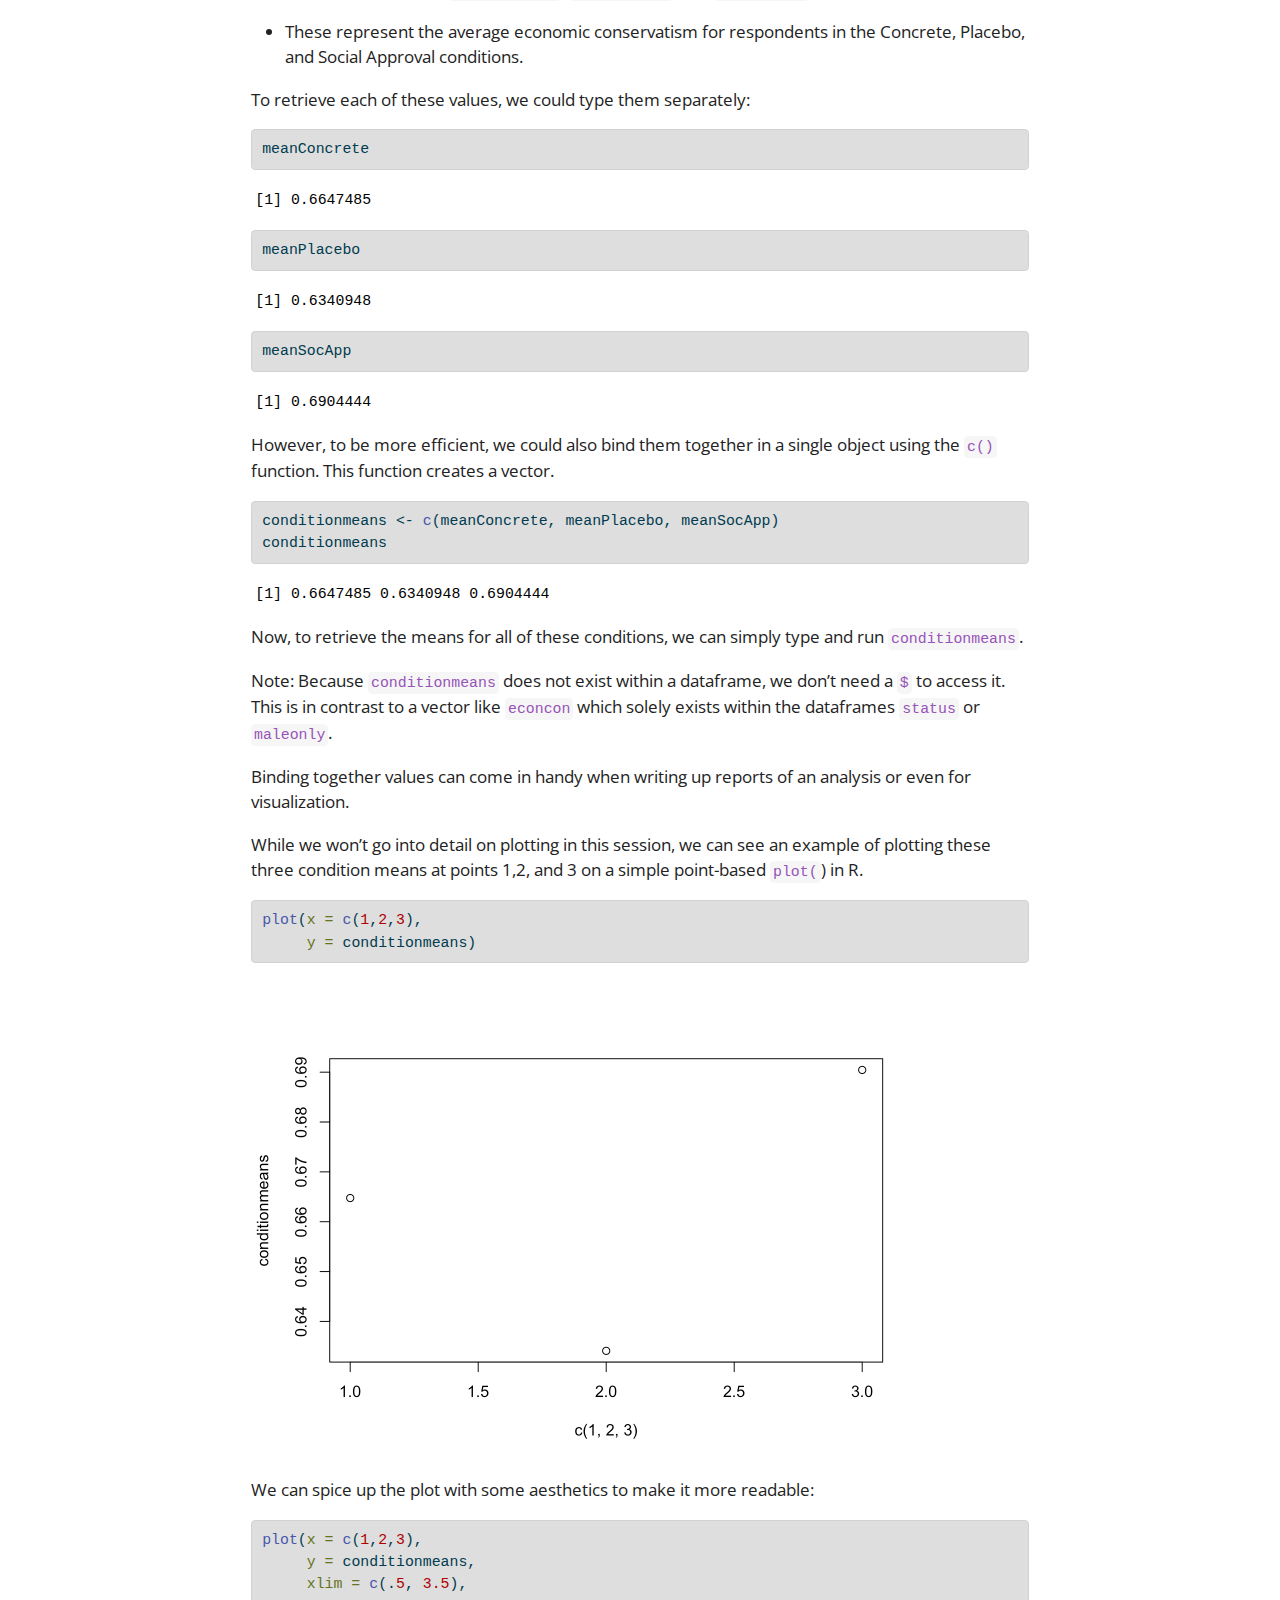
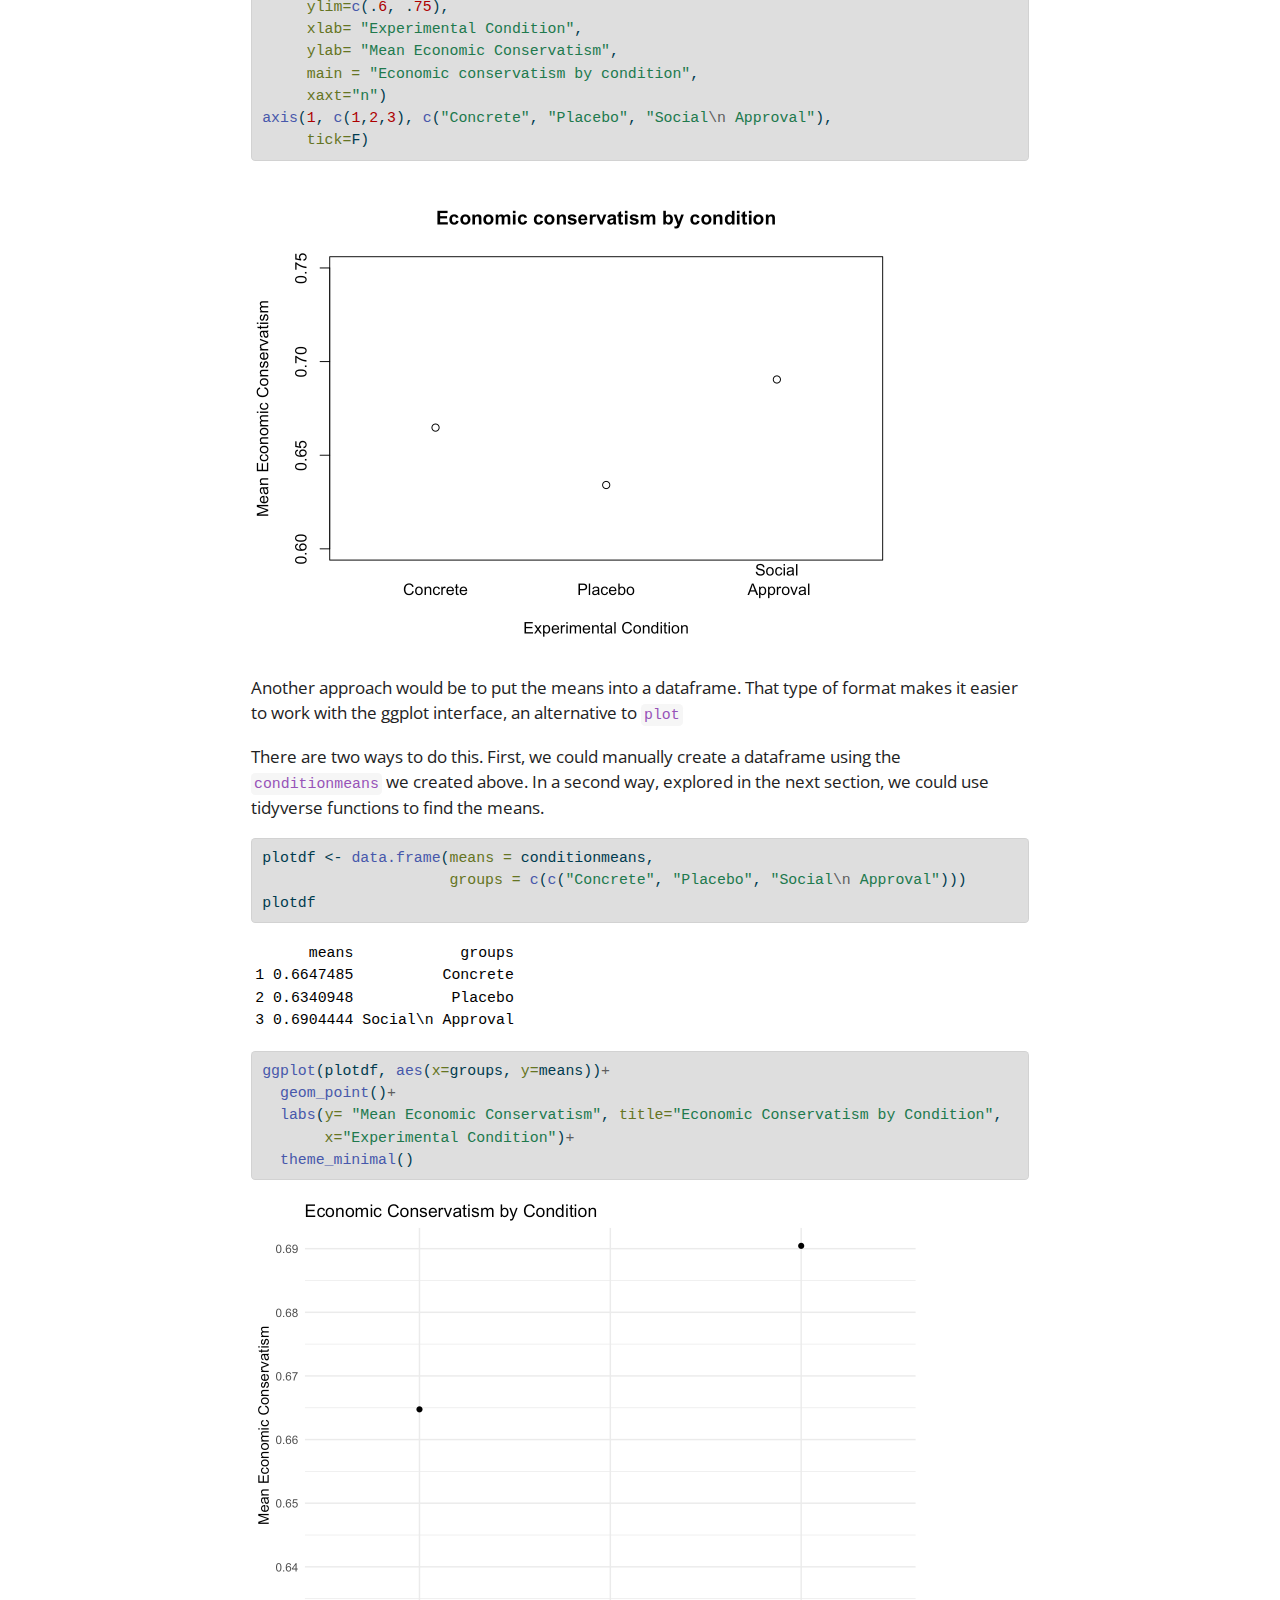
==== commit 88602d29: "add section" ====
--- a/docs/01-Experimentation.html
+++ b/docs/01-Experimentation.html
@@ -166,6 +166,12 @@
   <div class="sidebar-item-container"> 
   <a href="./05-Visualization.html" class="sidebar-item-text sidebar-link">
  <span class="menu-text"><span class="chapter-number">5</span>&nbsp; <span class="chapter-title">Visualization</span></span></a>
+  </div>
+</li>
+        <li class="sidebar-item">
+  <div class="sidebar-item-container"> 
+  <a href="./06-ethics.html" class="sidebar-item-text sidebar-link">
+ <span class="menu-text"><span class="chapter-number">6</span>&nbsp; <span class="chapter-title">Ethics and Sampling Considerations</span></span></a>
   </div>
 </li>
     </ul>
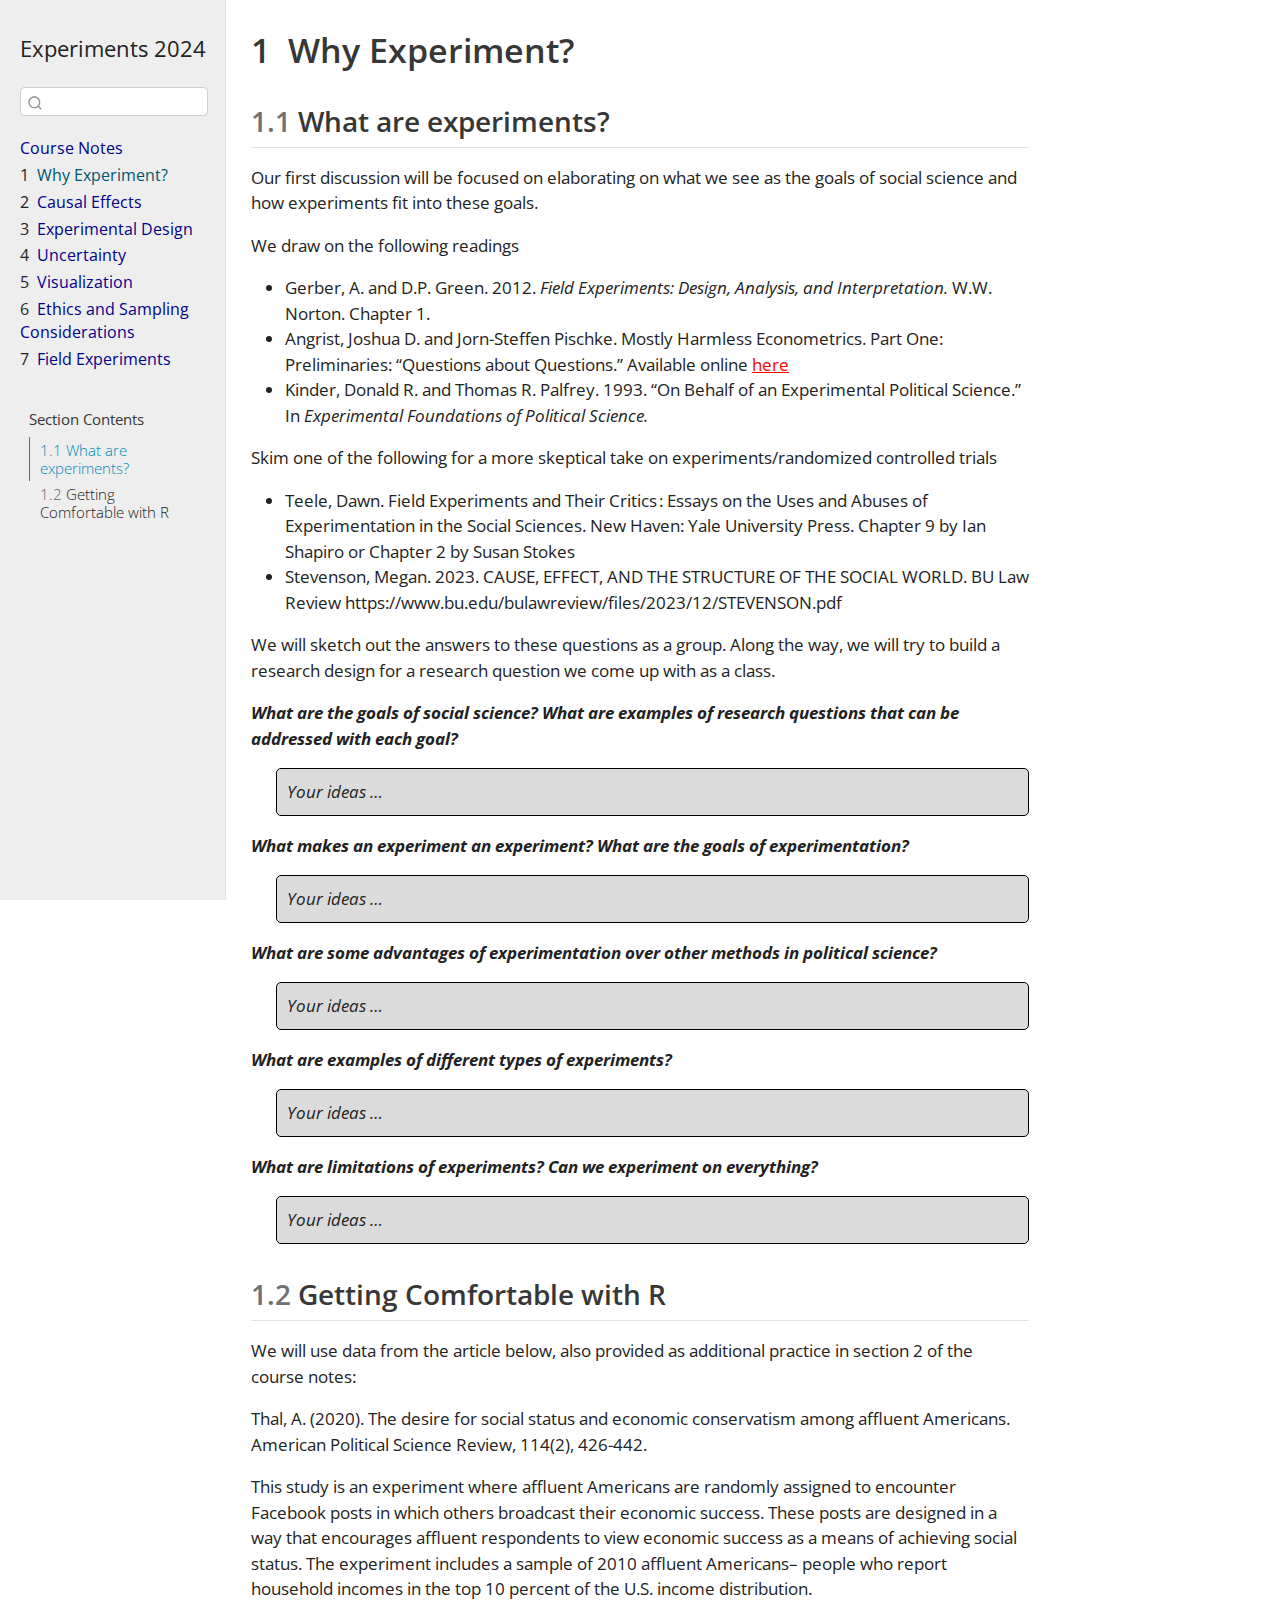
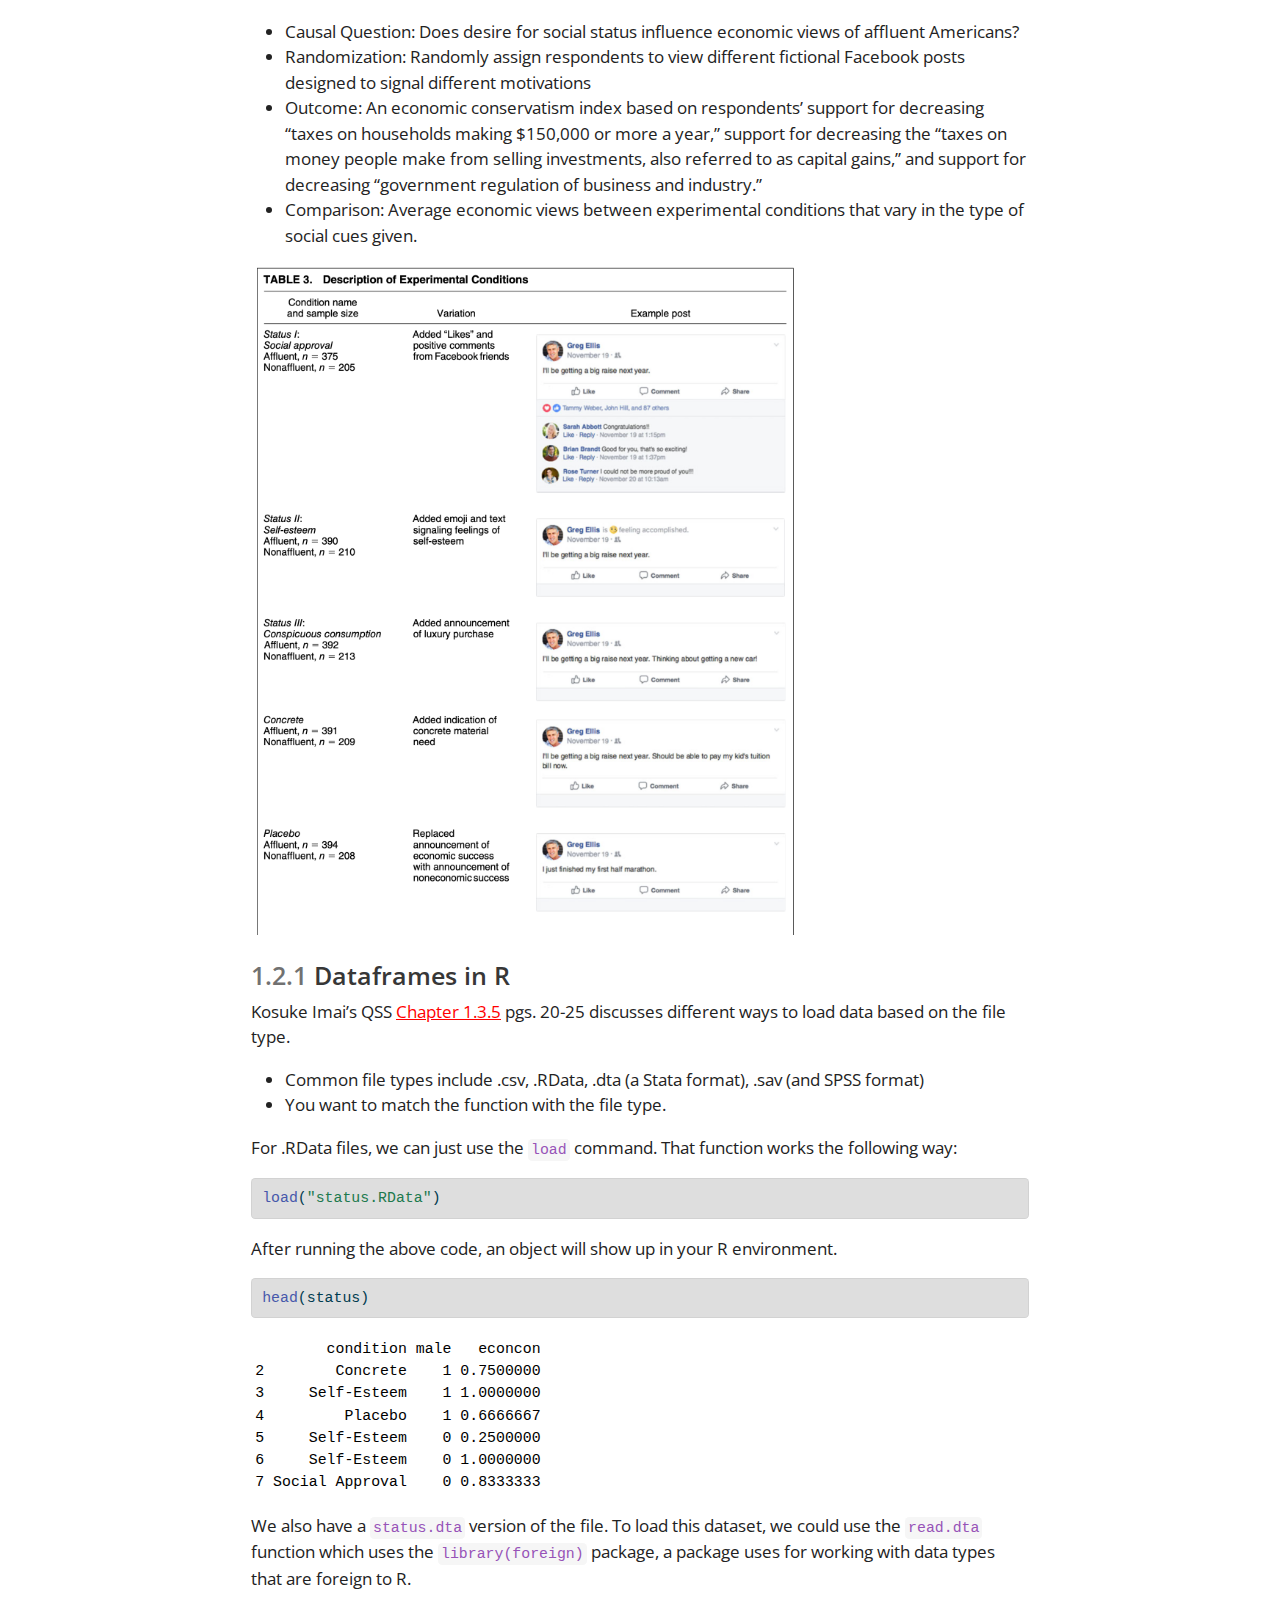
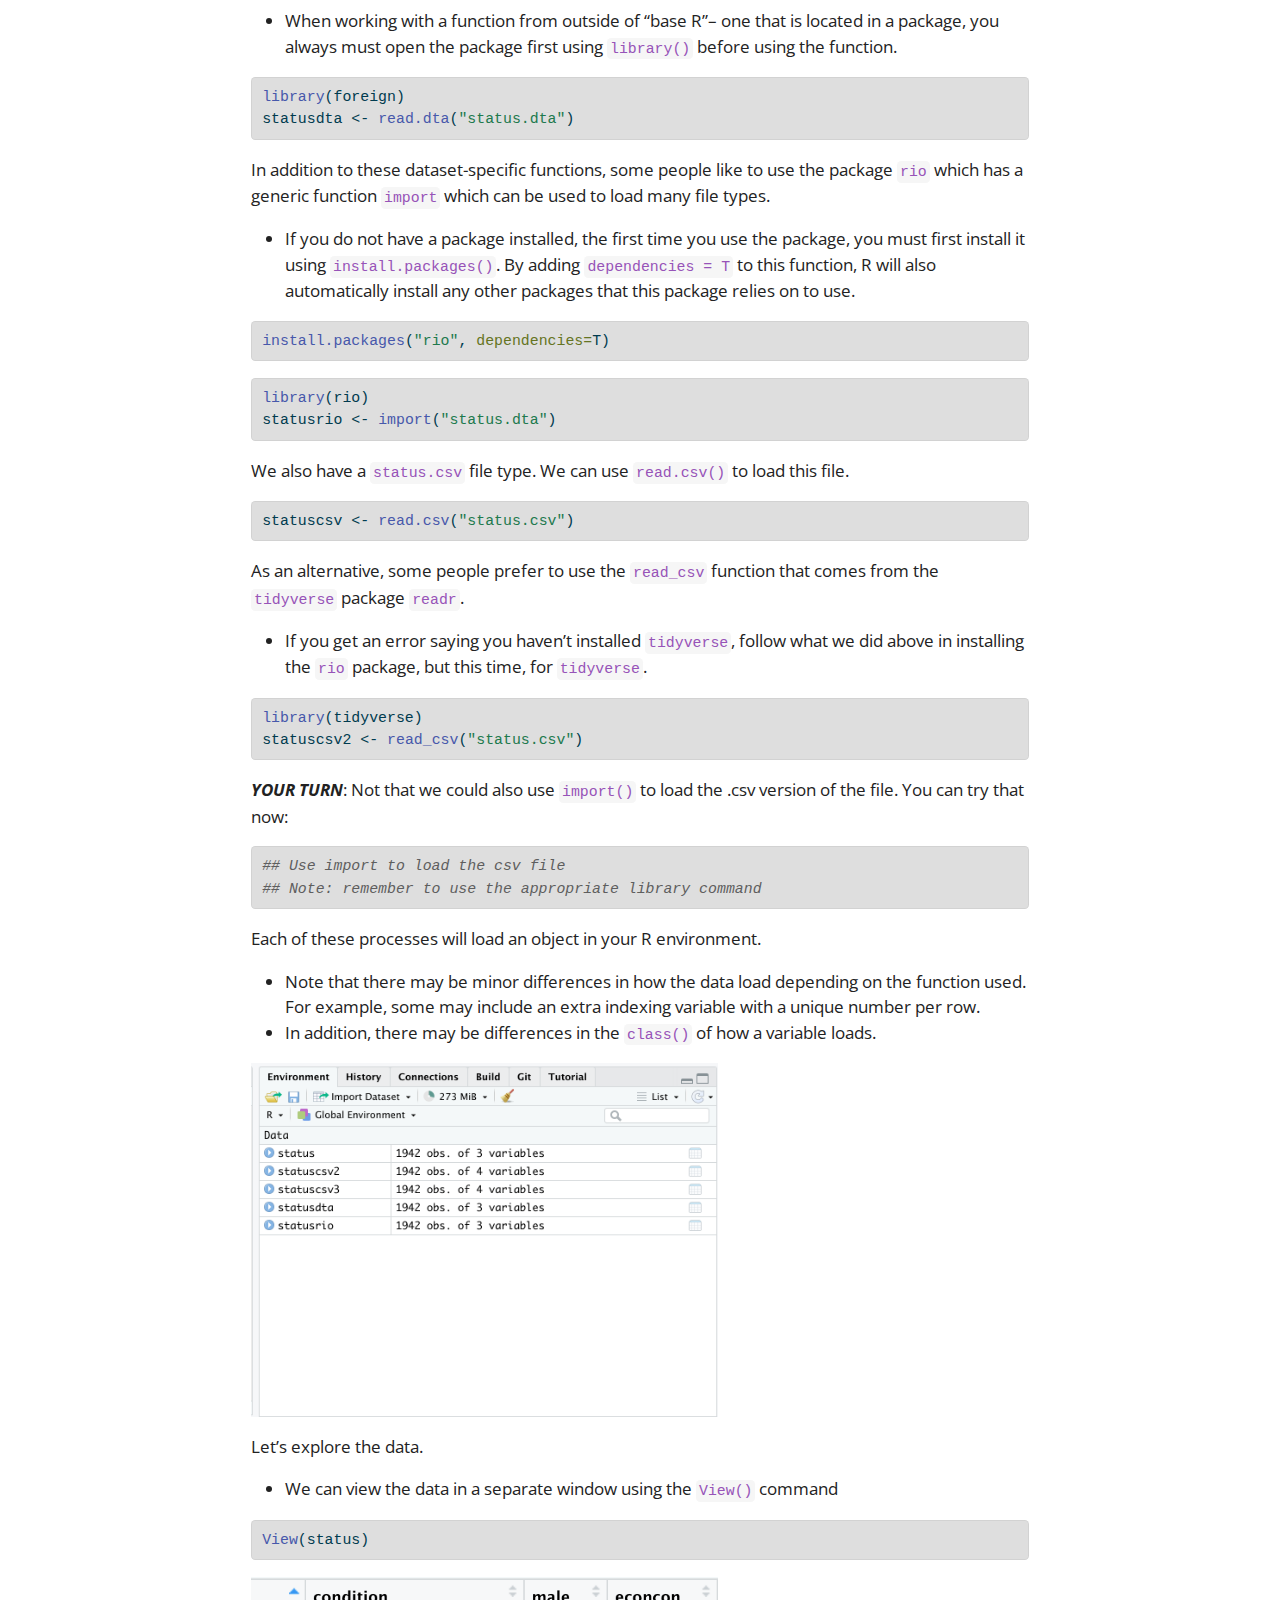
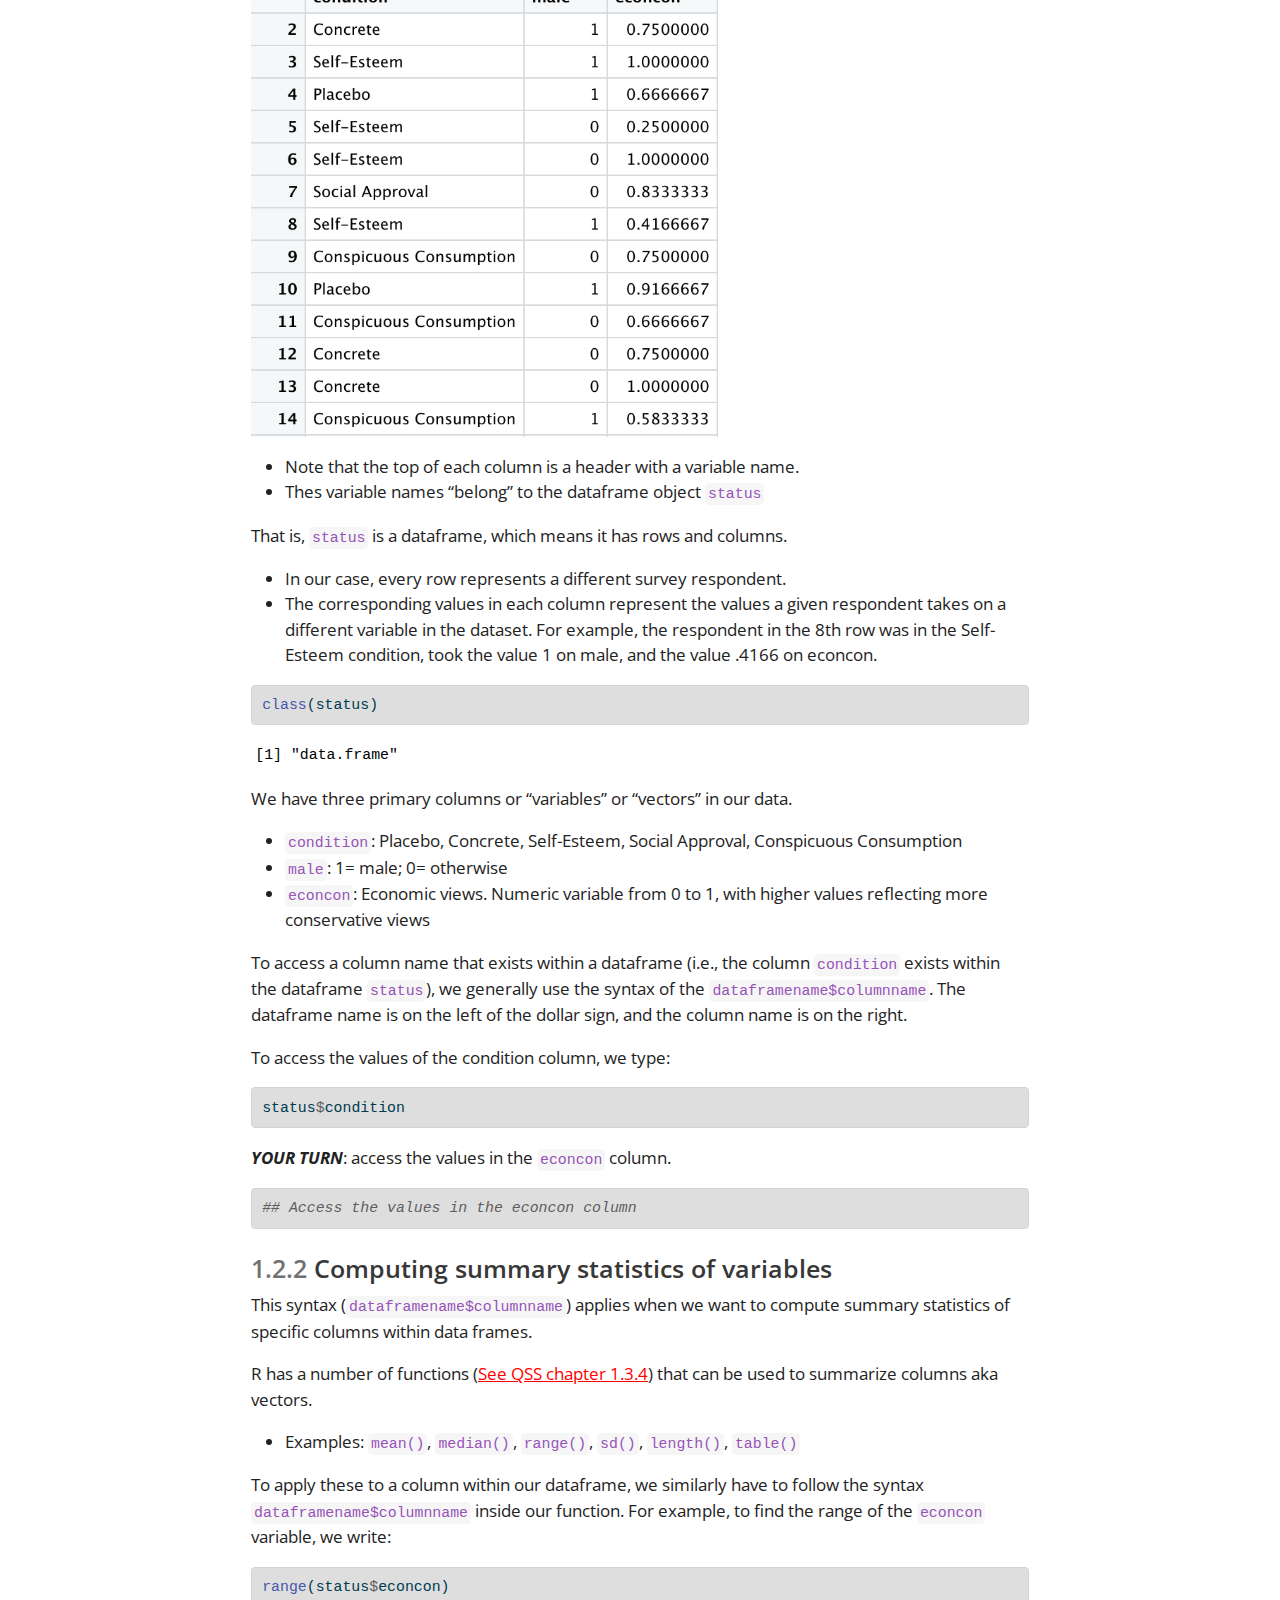
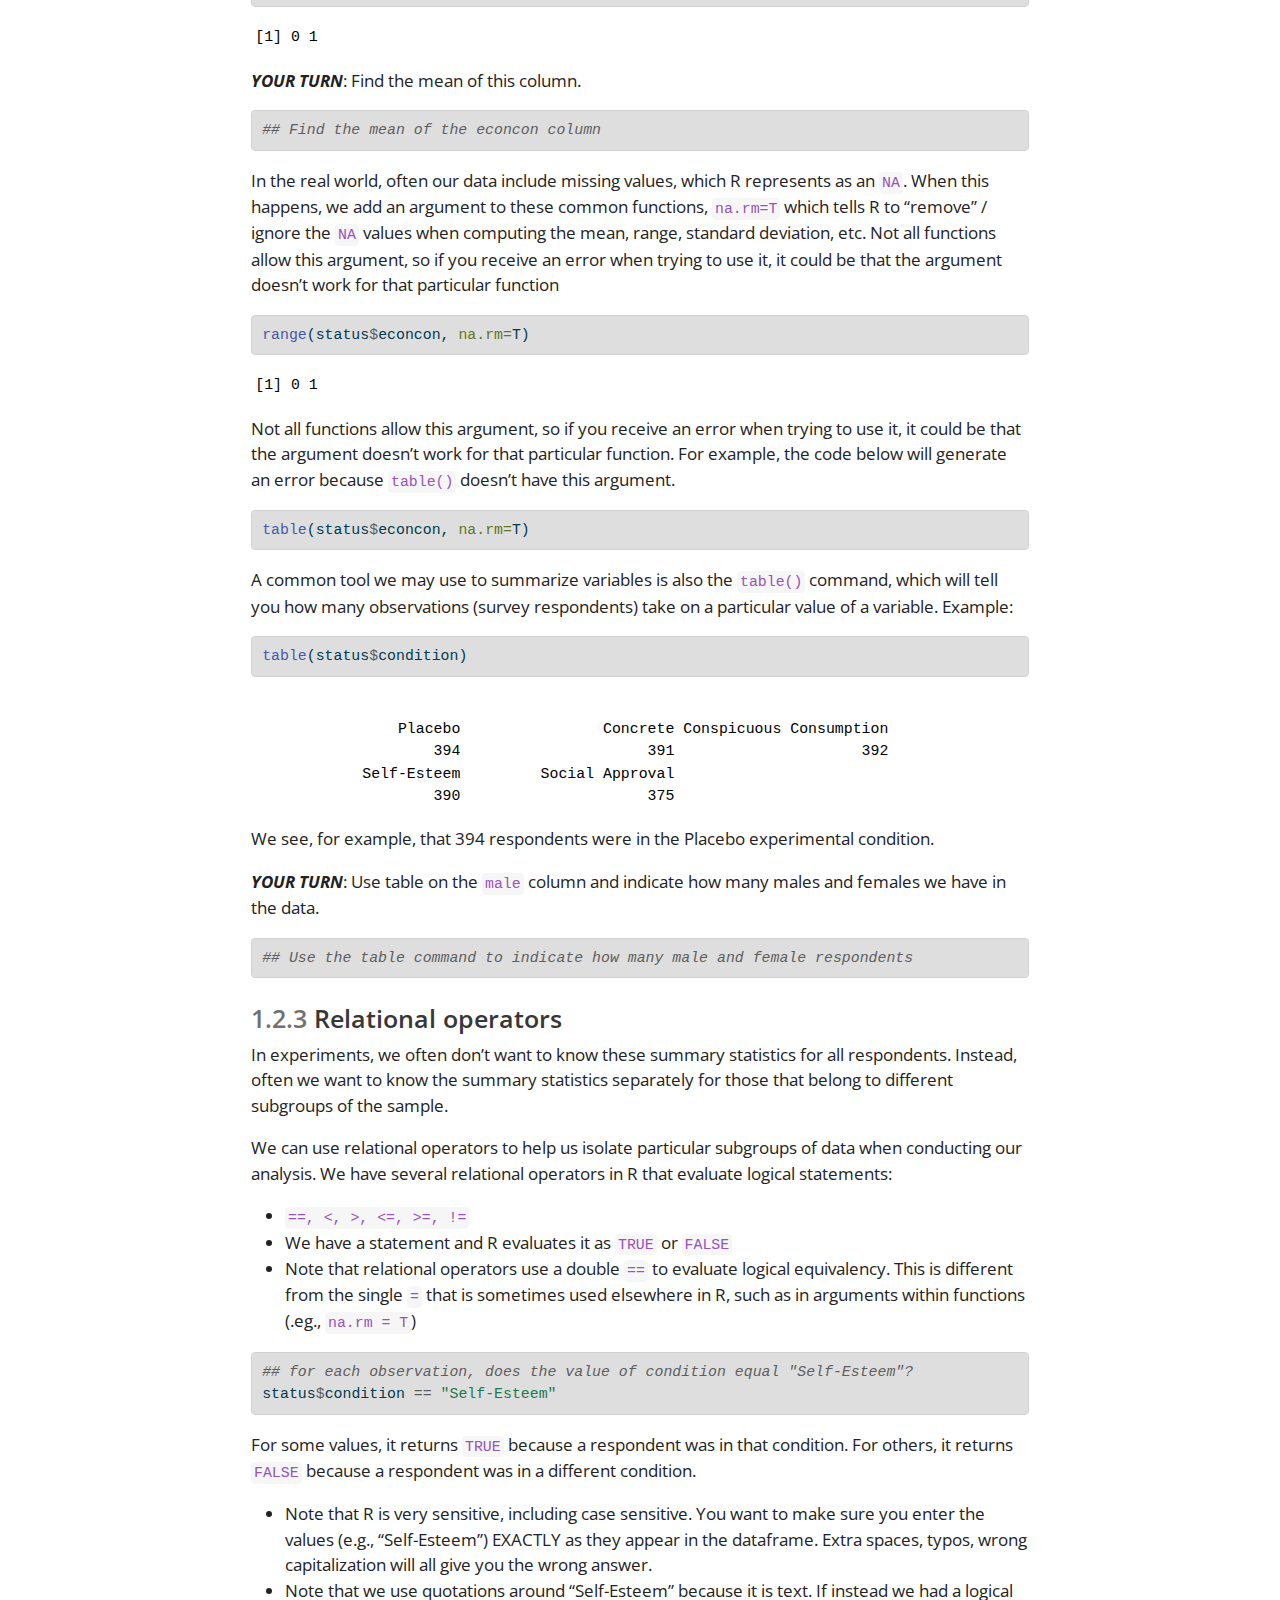
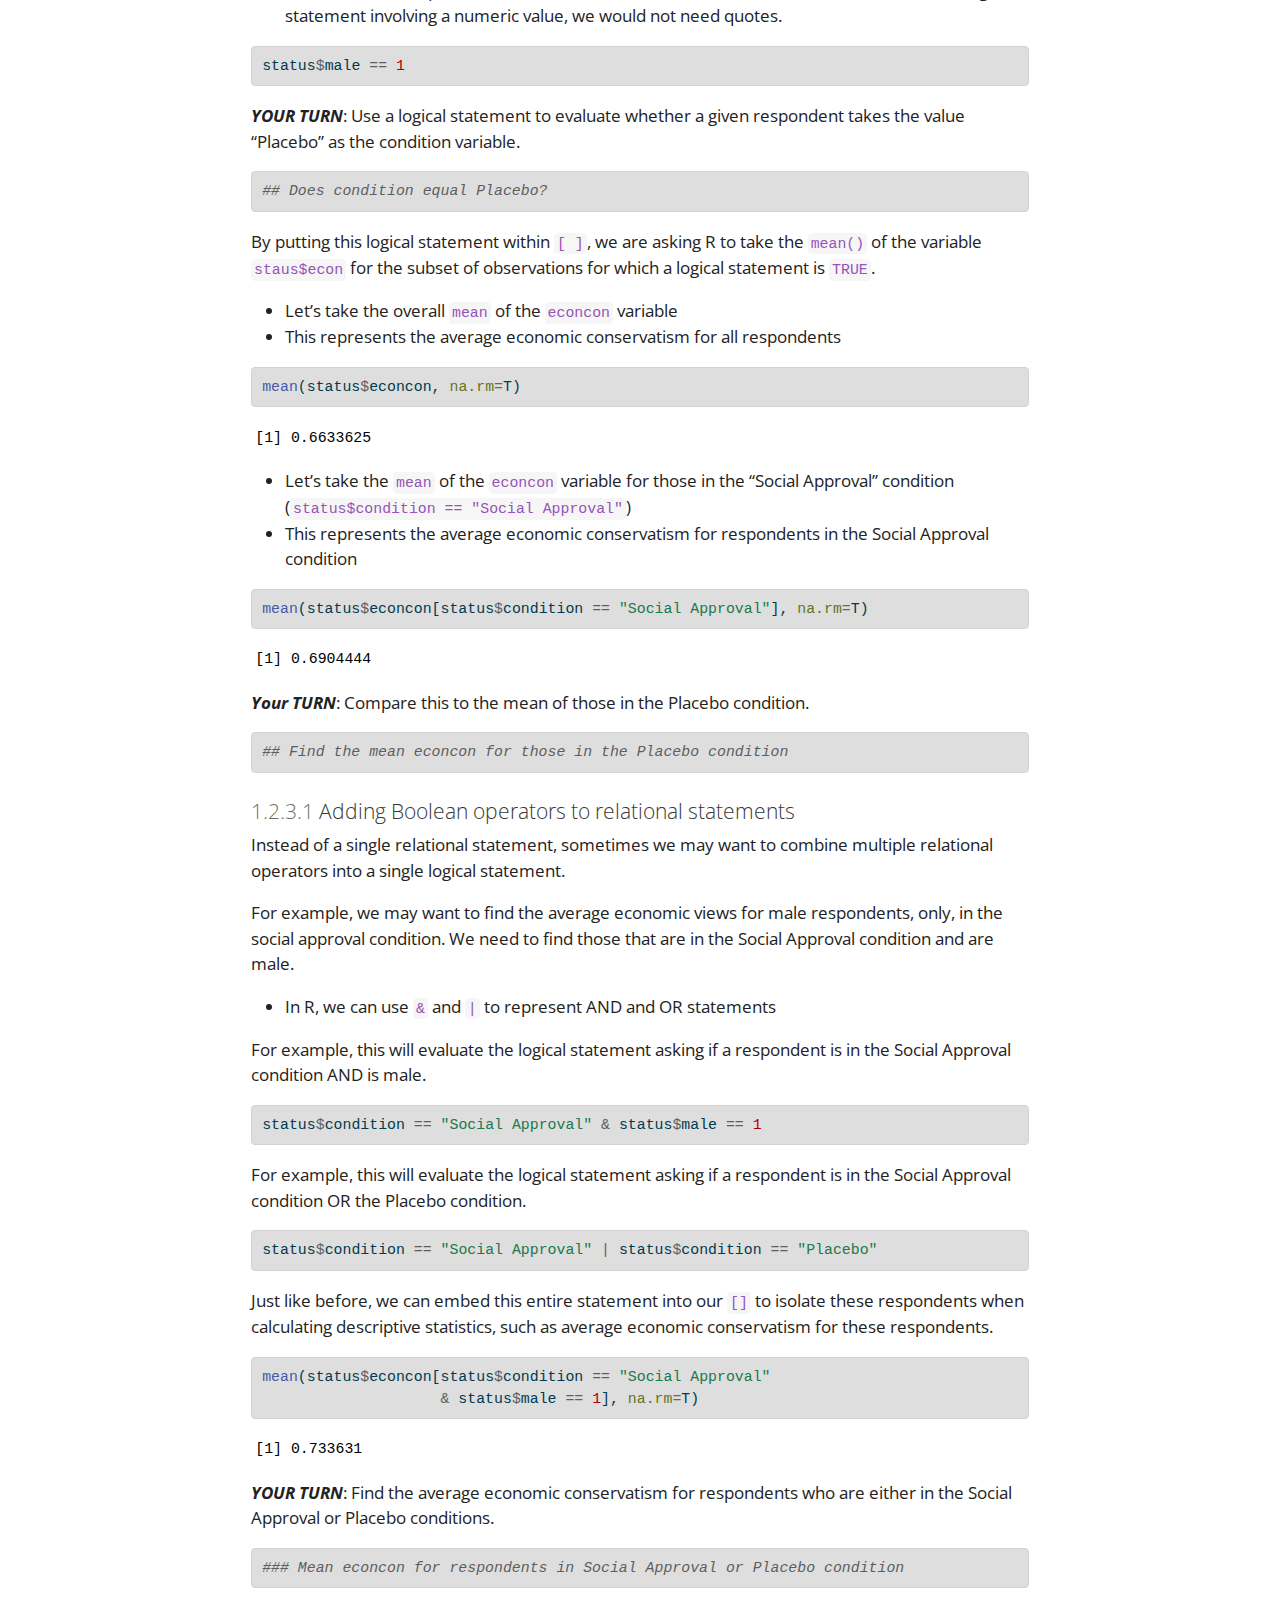
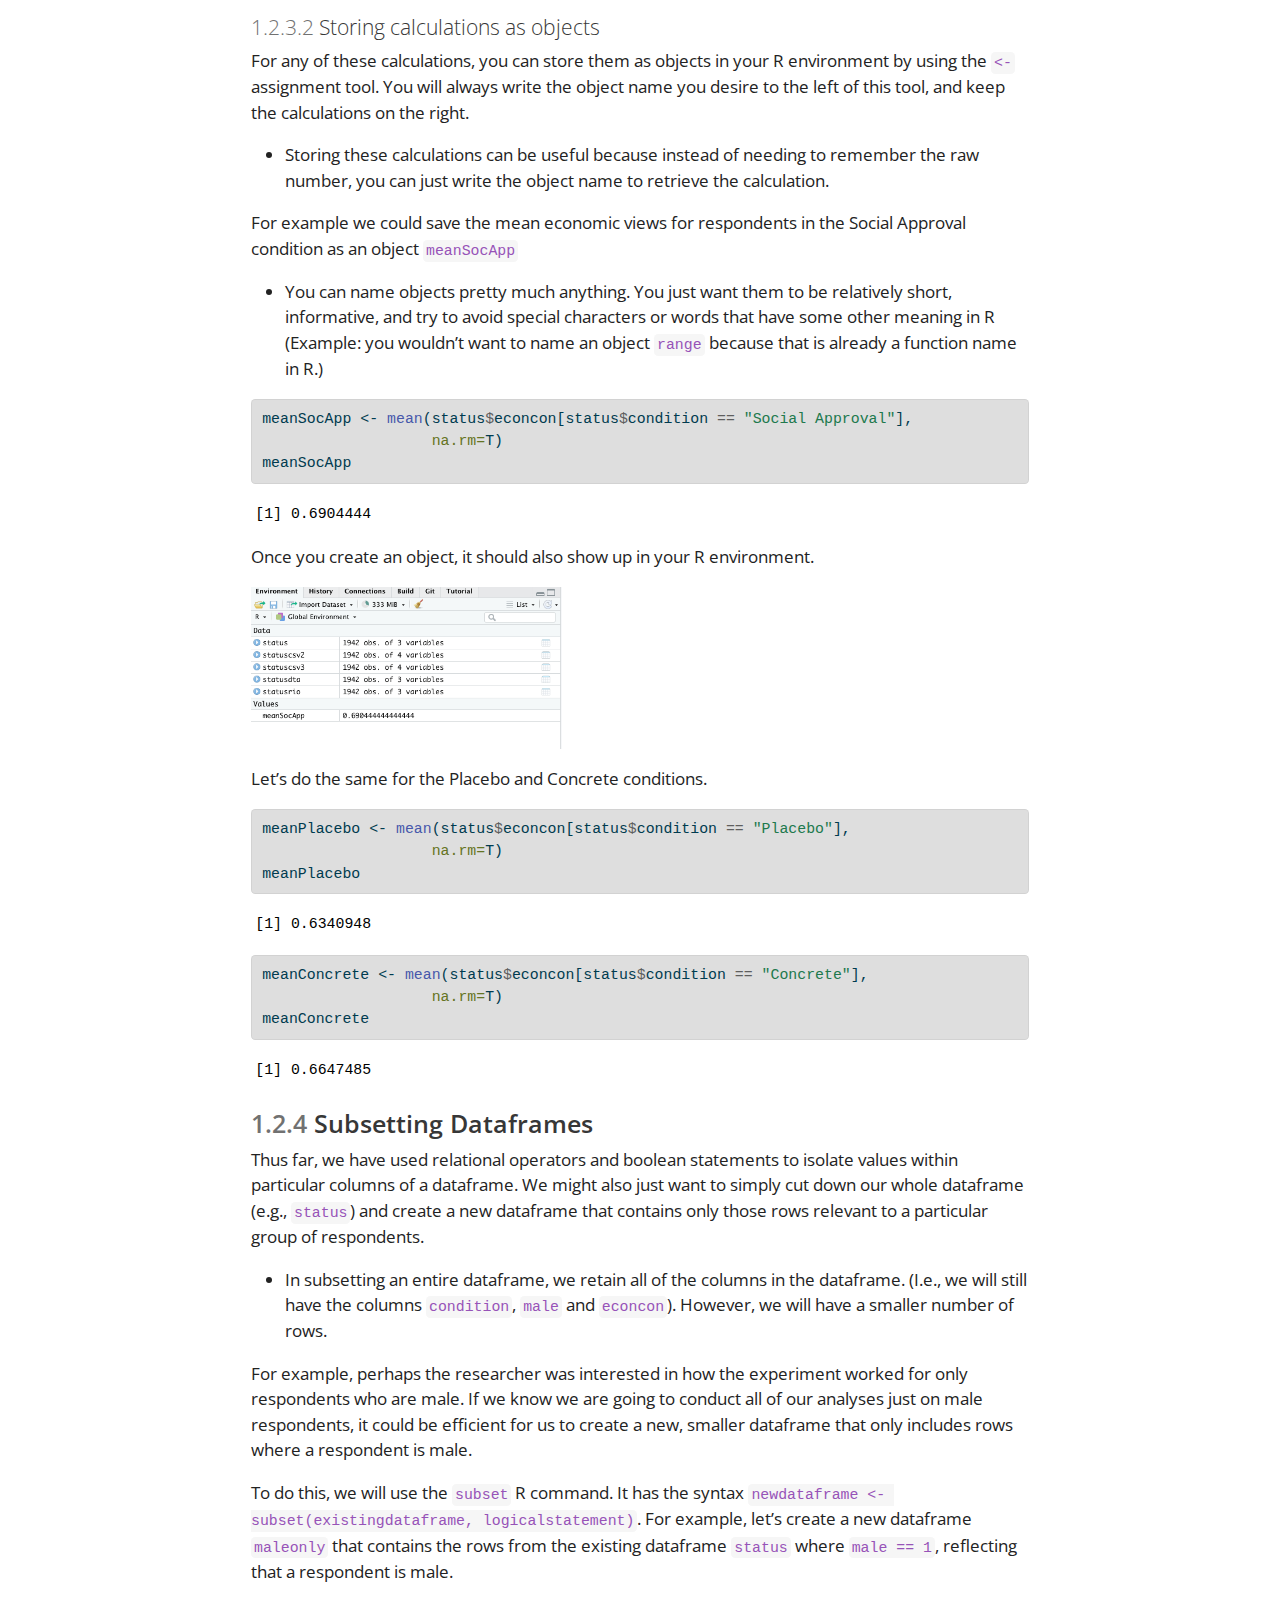
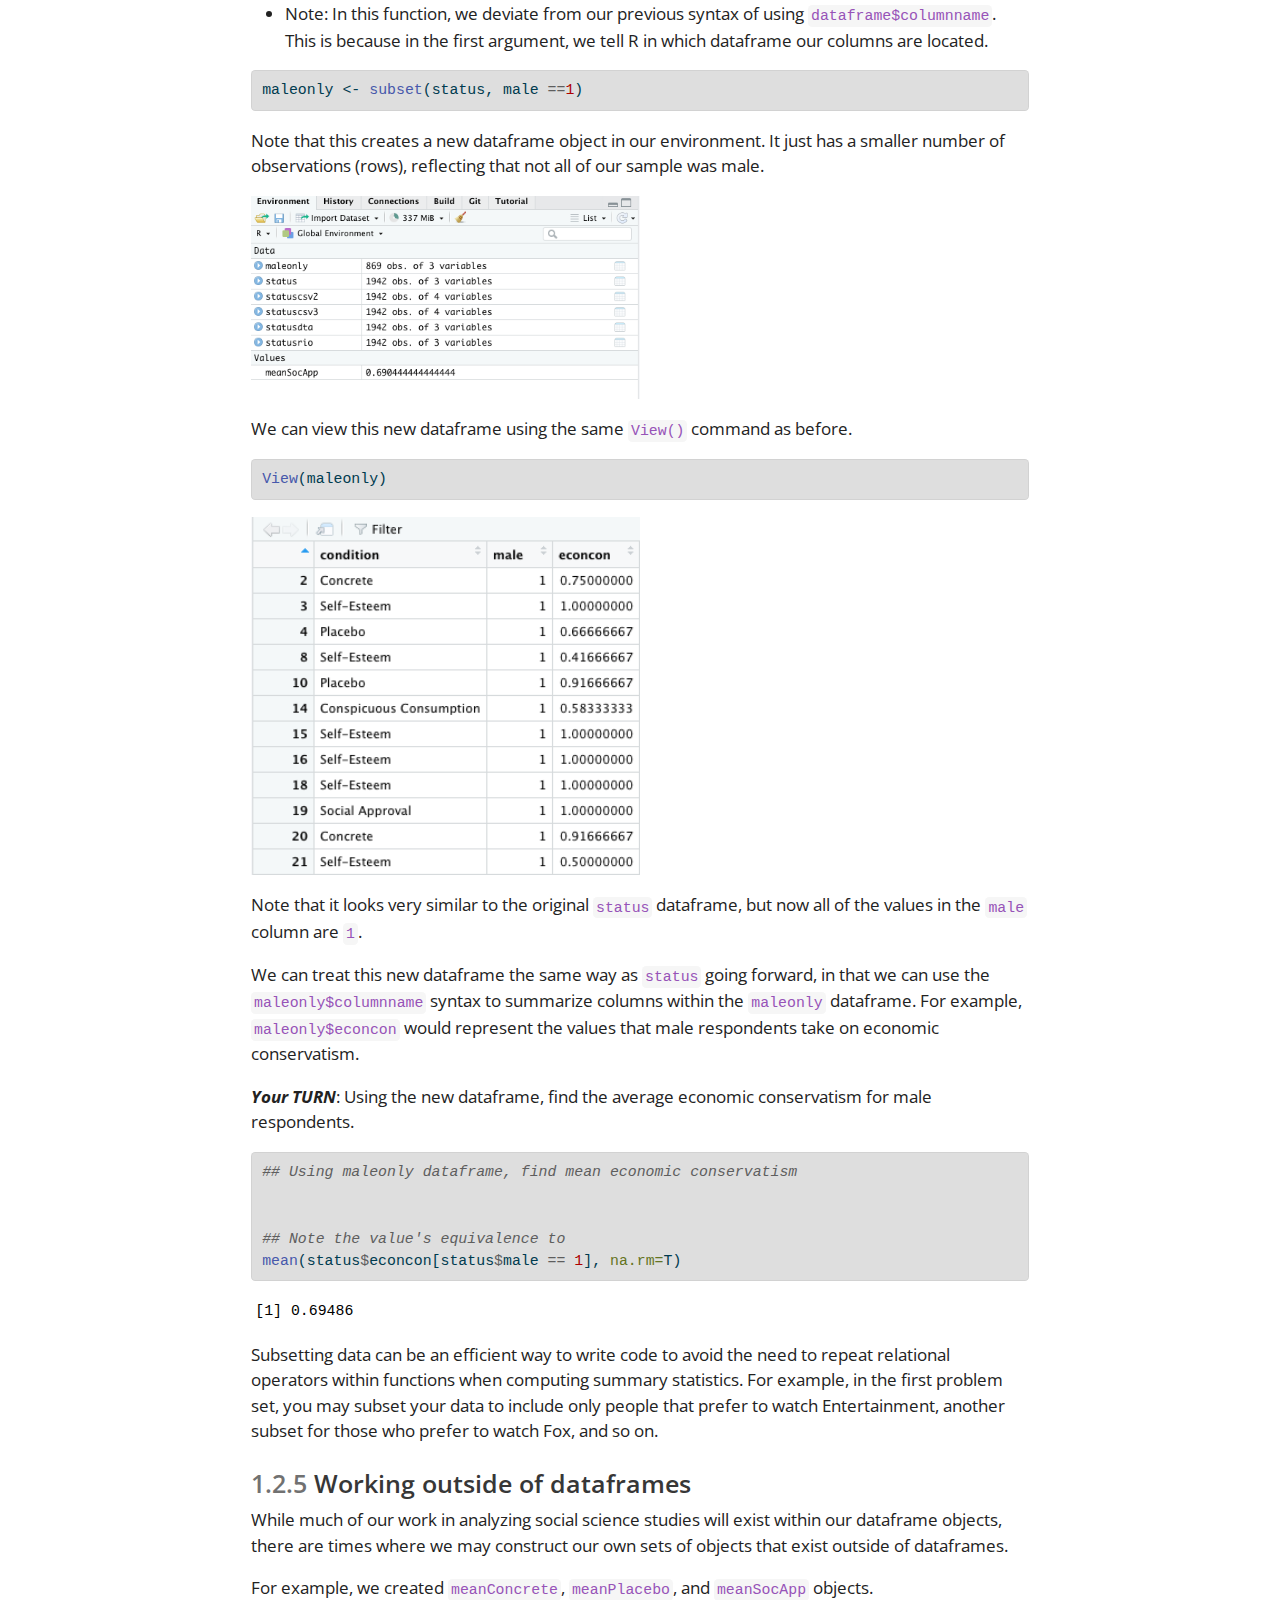
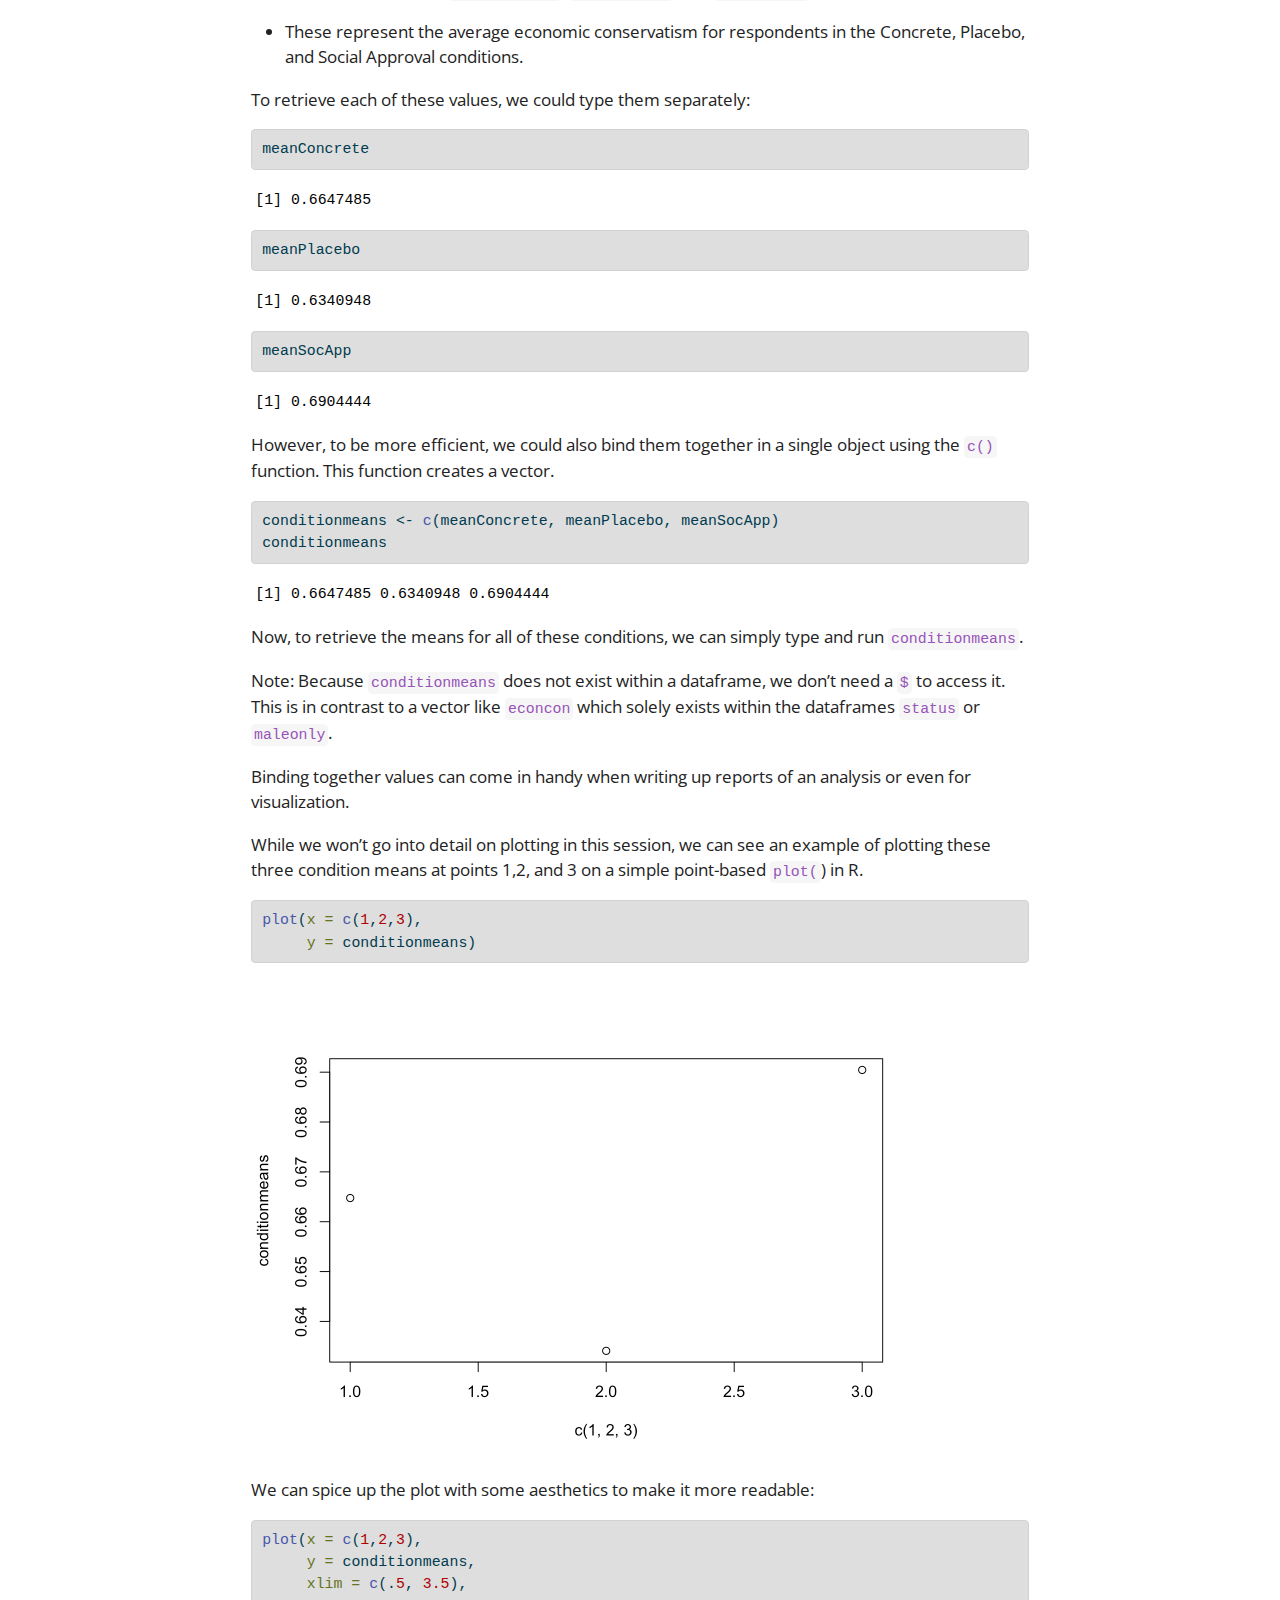
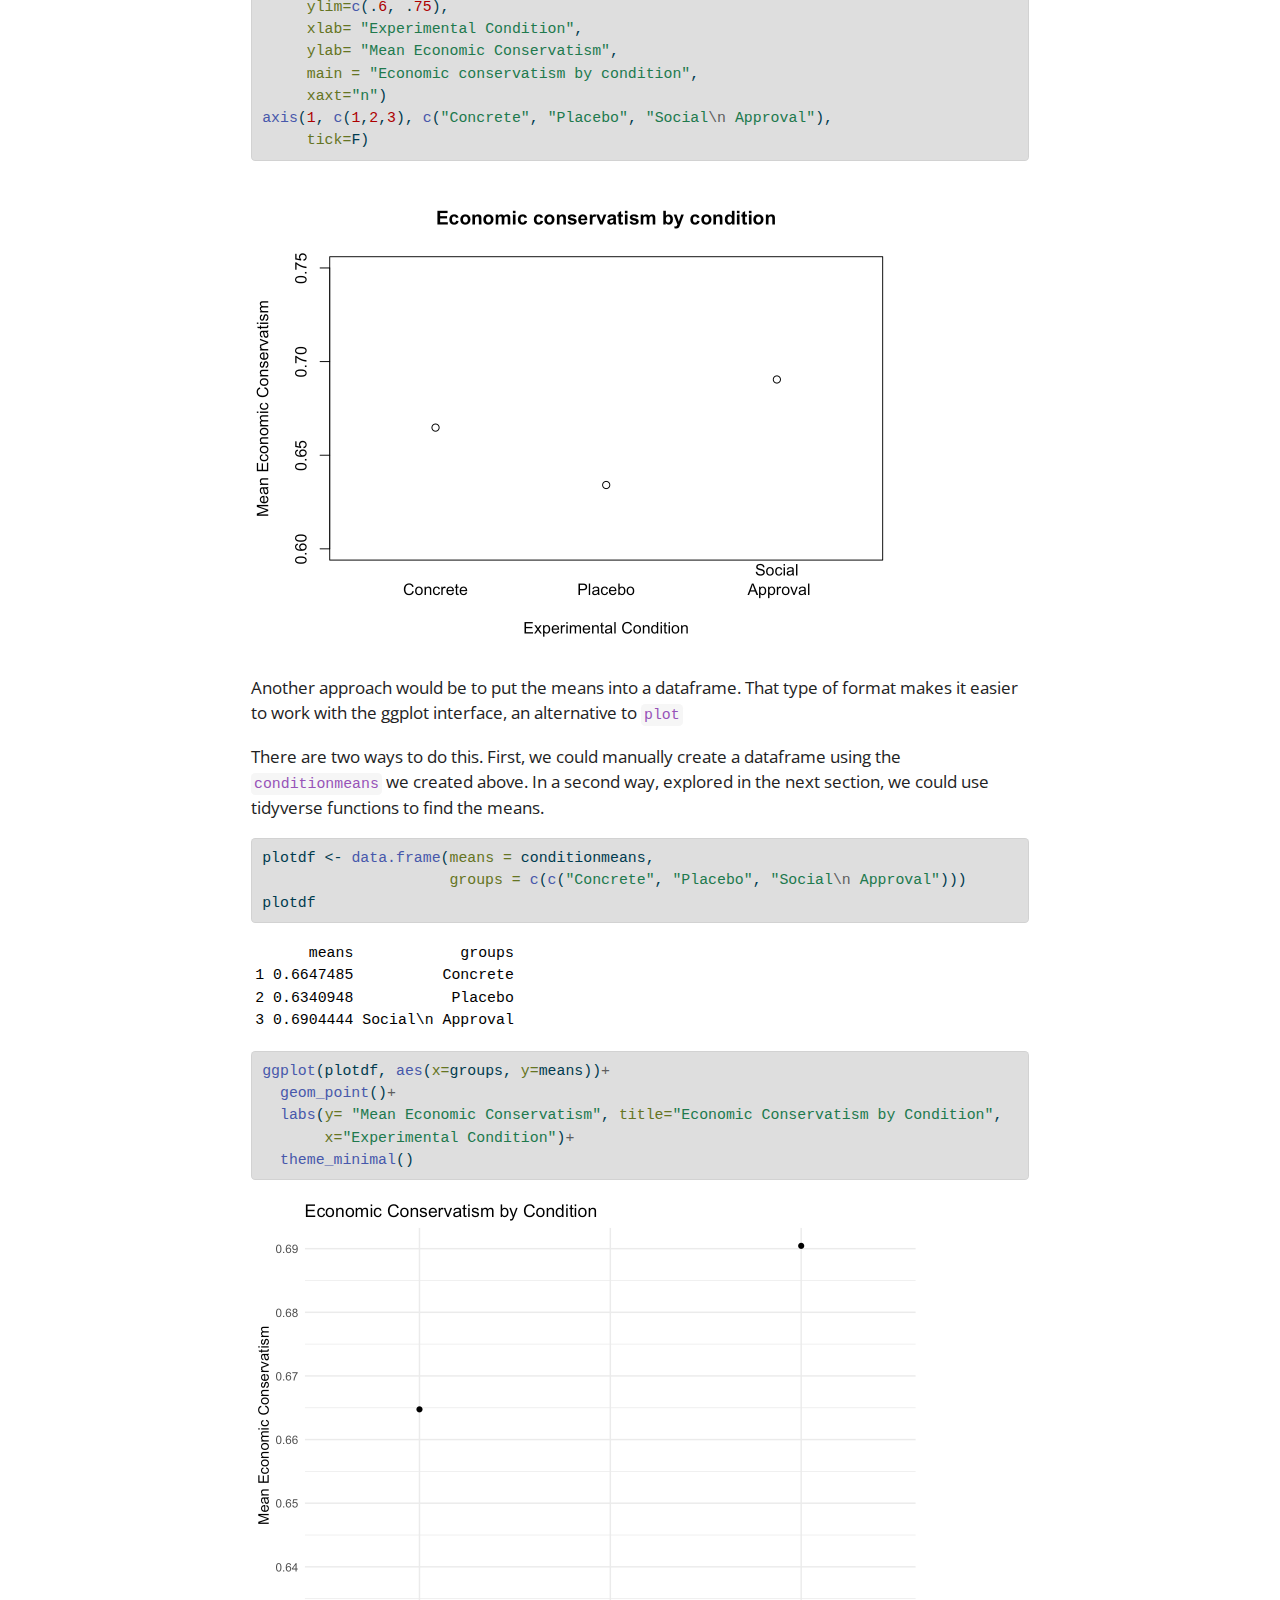
==== commit e8923552: "add section 7" ====
--- a/docs/01-Experimentation.html
+++ b/docs/01-Experimentation.html
@@ -172,6 +172,12 @@
   <div class="sidebar-item-container"> 
   <a href="./06-ethics.html" class="sidebar-item-text sidebar-link">
  <span class="menu-text"><span class="chapter-number">6</span>&nbsp; <span class="chapter-title">Ethics and Sampling Considerations</span></span></a>
+  </div>
+</li>
+        <li class="sidebar-item">
+  <div class="sidebar-item-container"> 
+  <a href="./07-FieldExperiments.html" class="sidebar-item-text sidebar-link">
+ <span class="menu-text"><span class="chapter-number">7</span>&nbsp; <span class="chapter-title">Field Experiments</span></span></a>
   </div>
 </li>
     </ul>
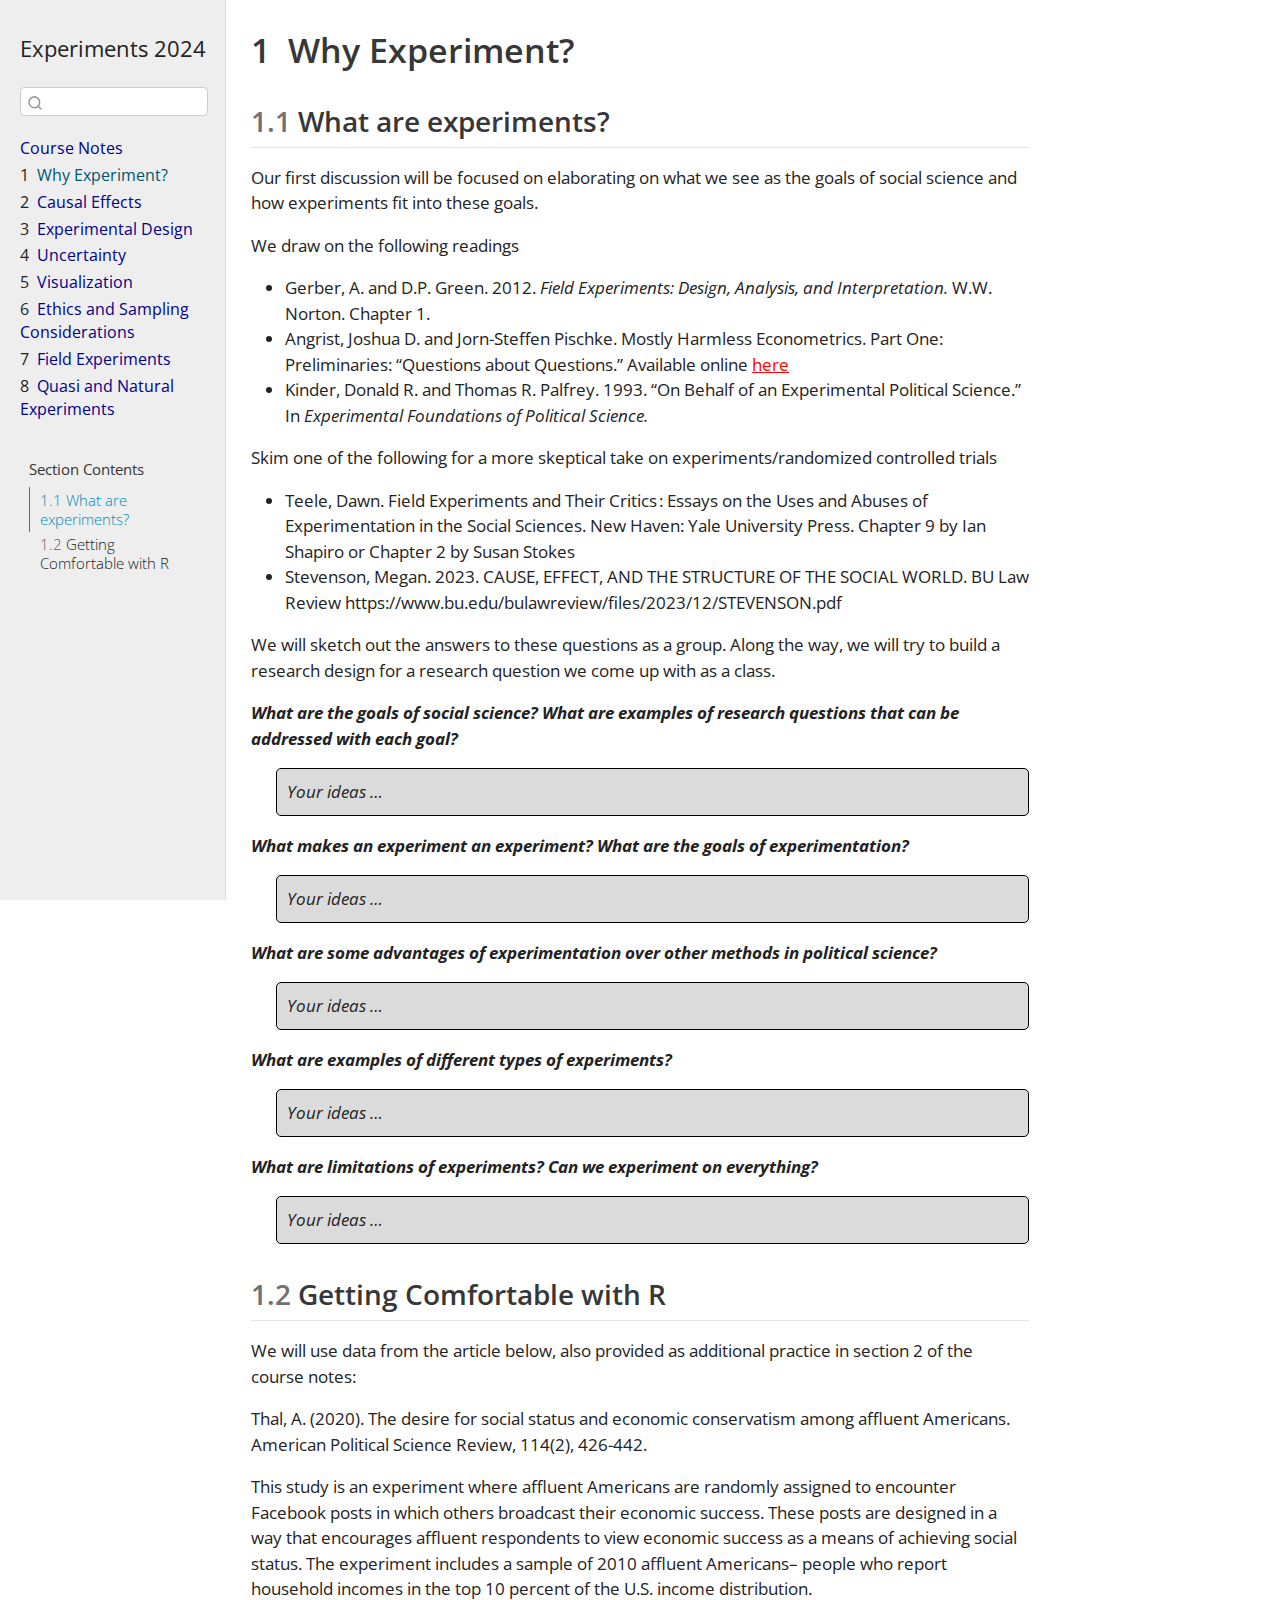
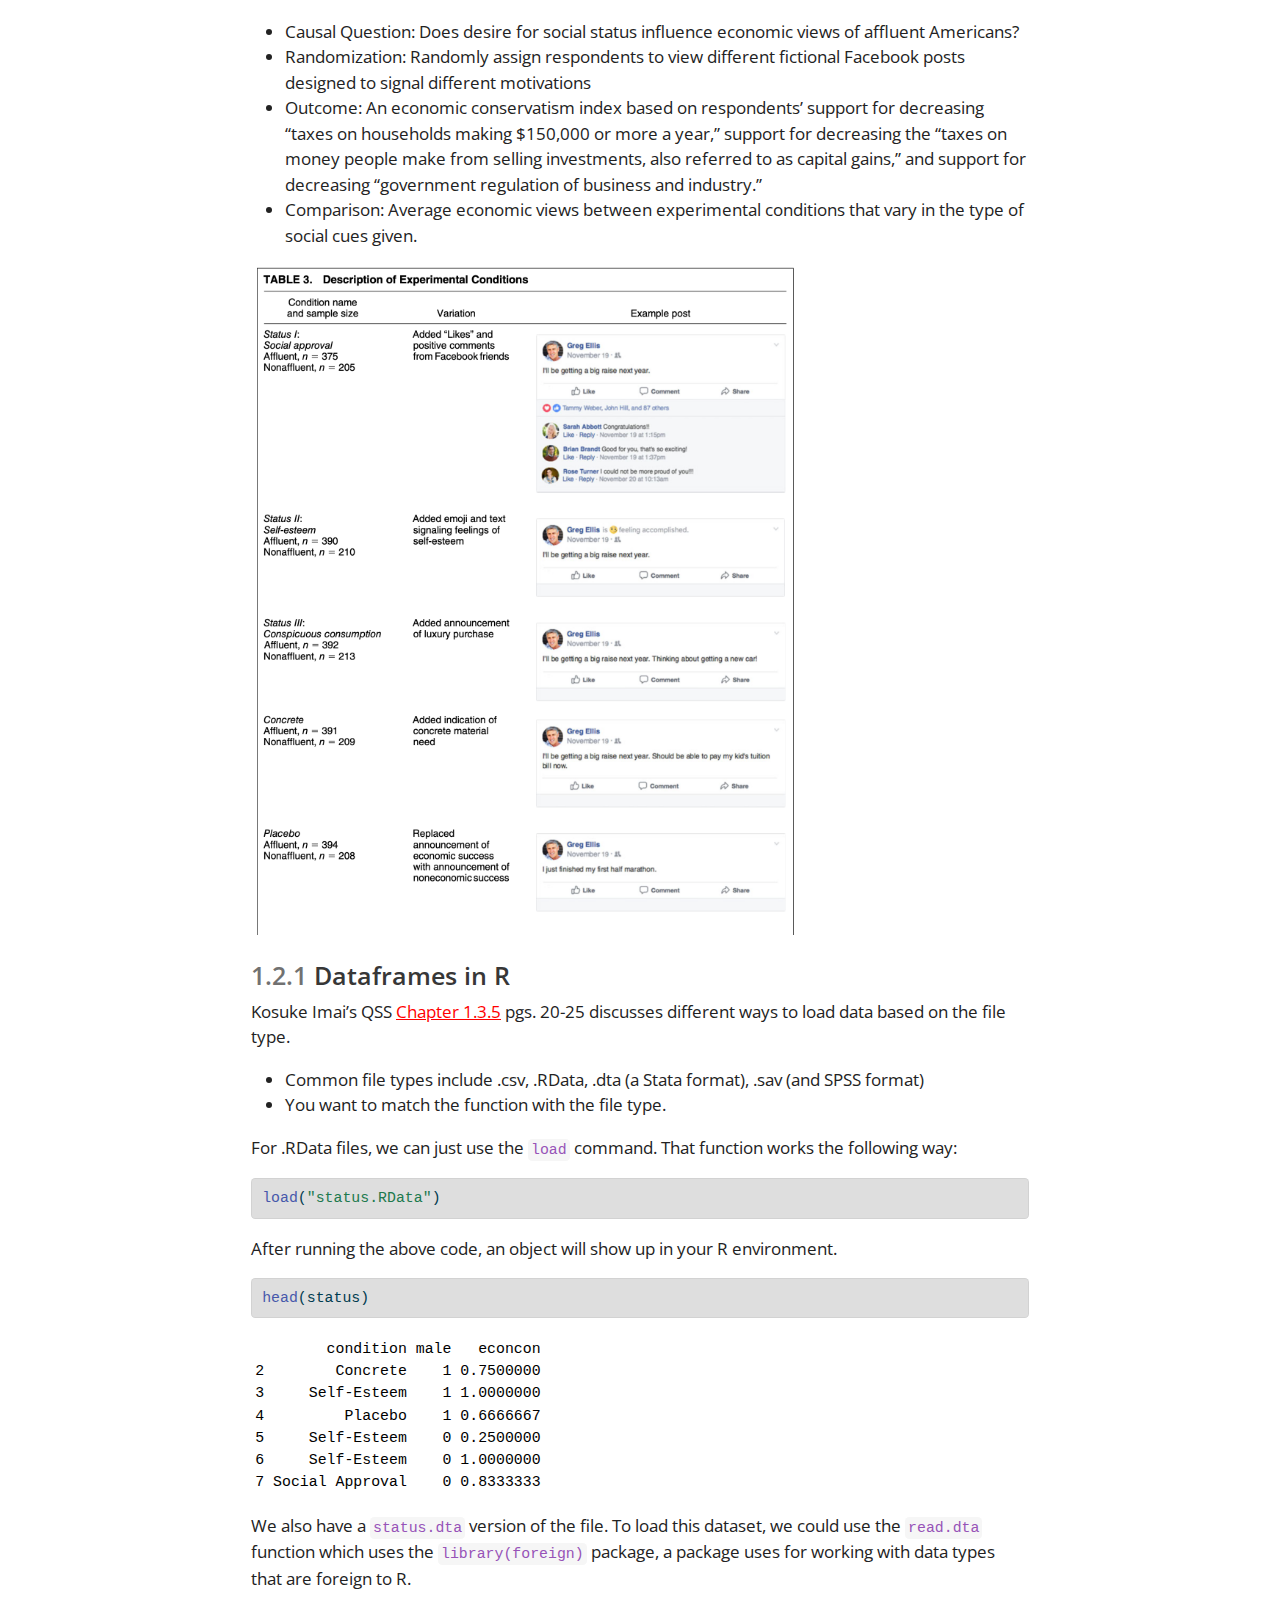
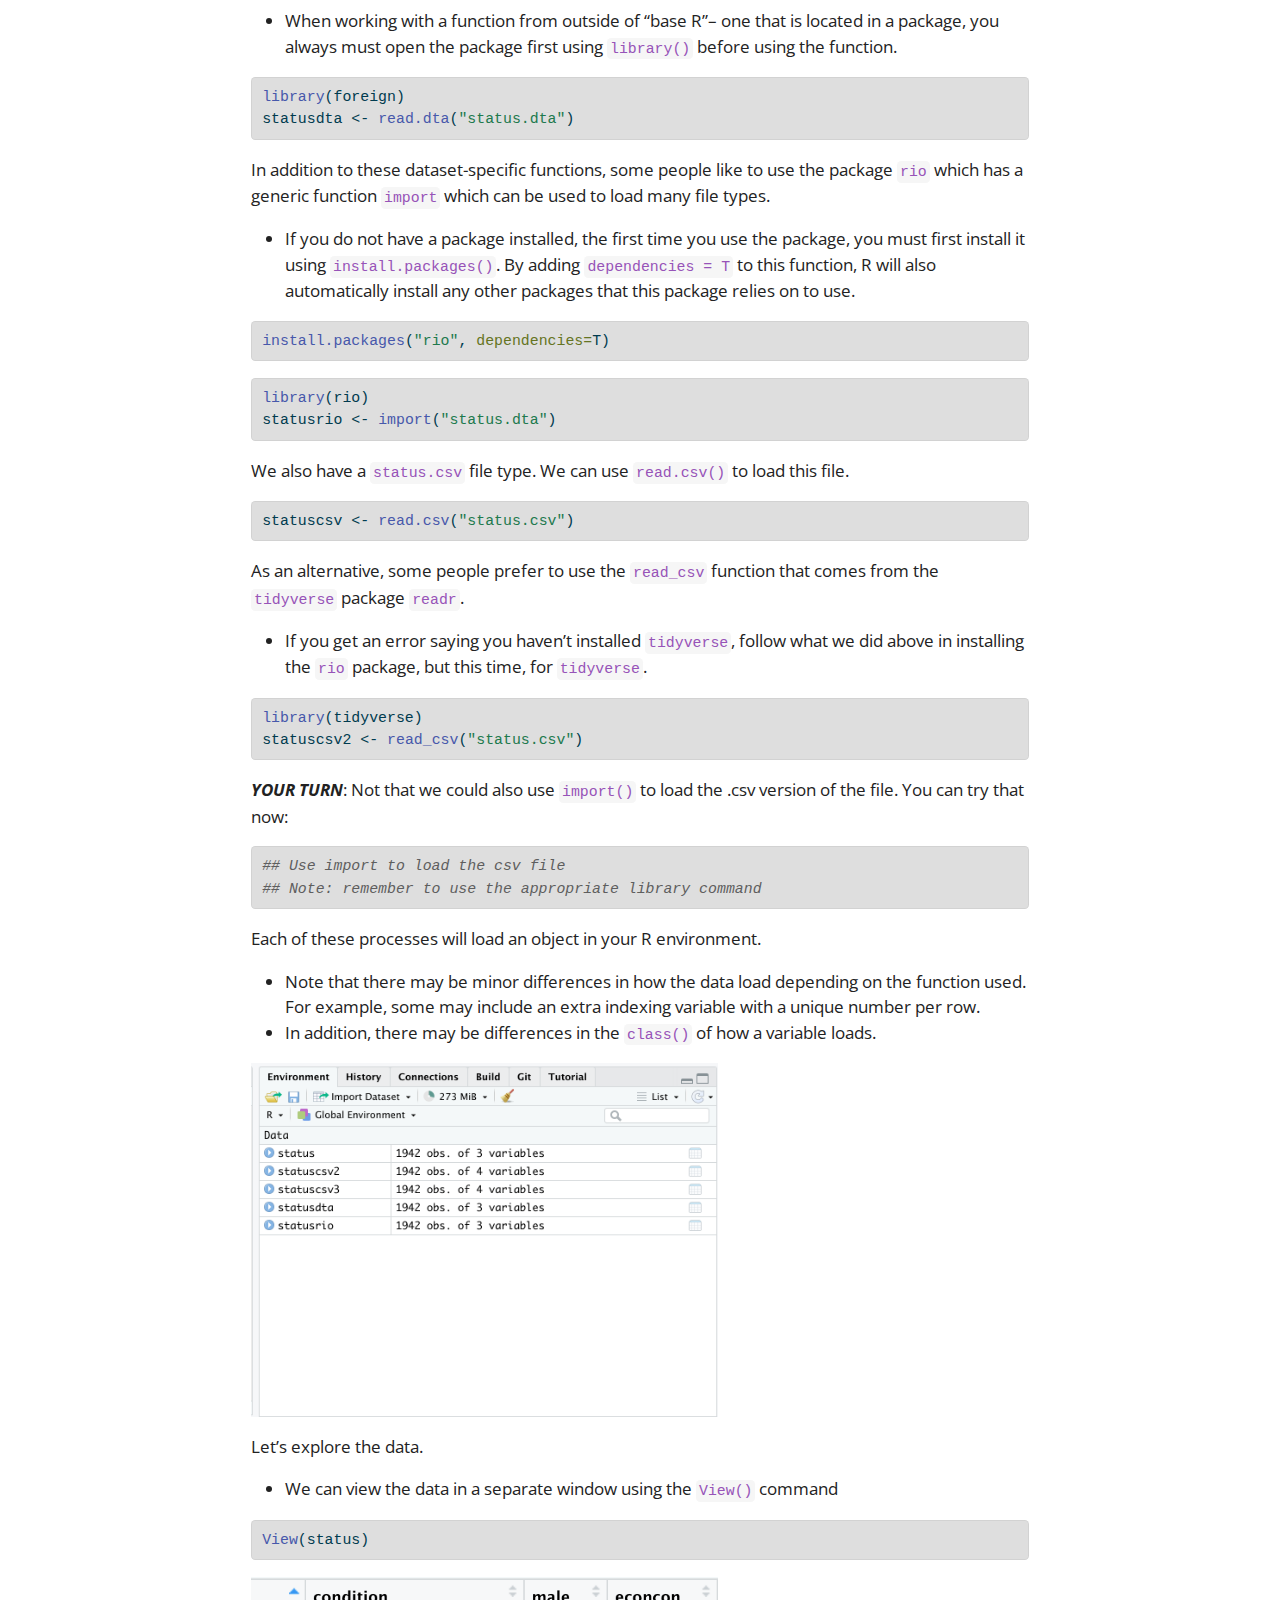
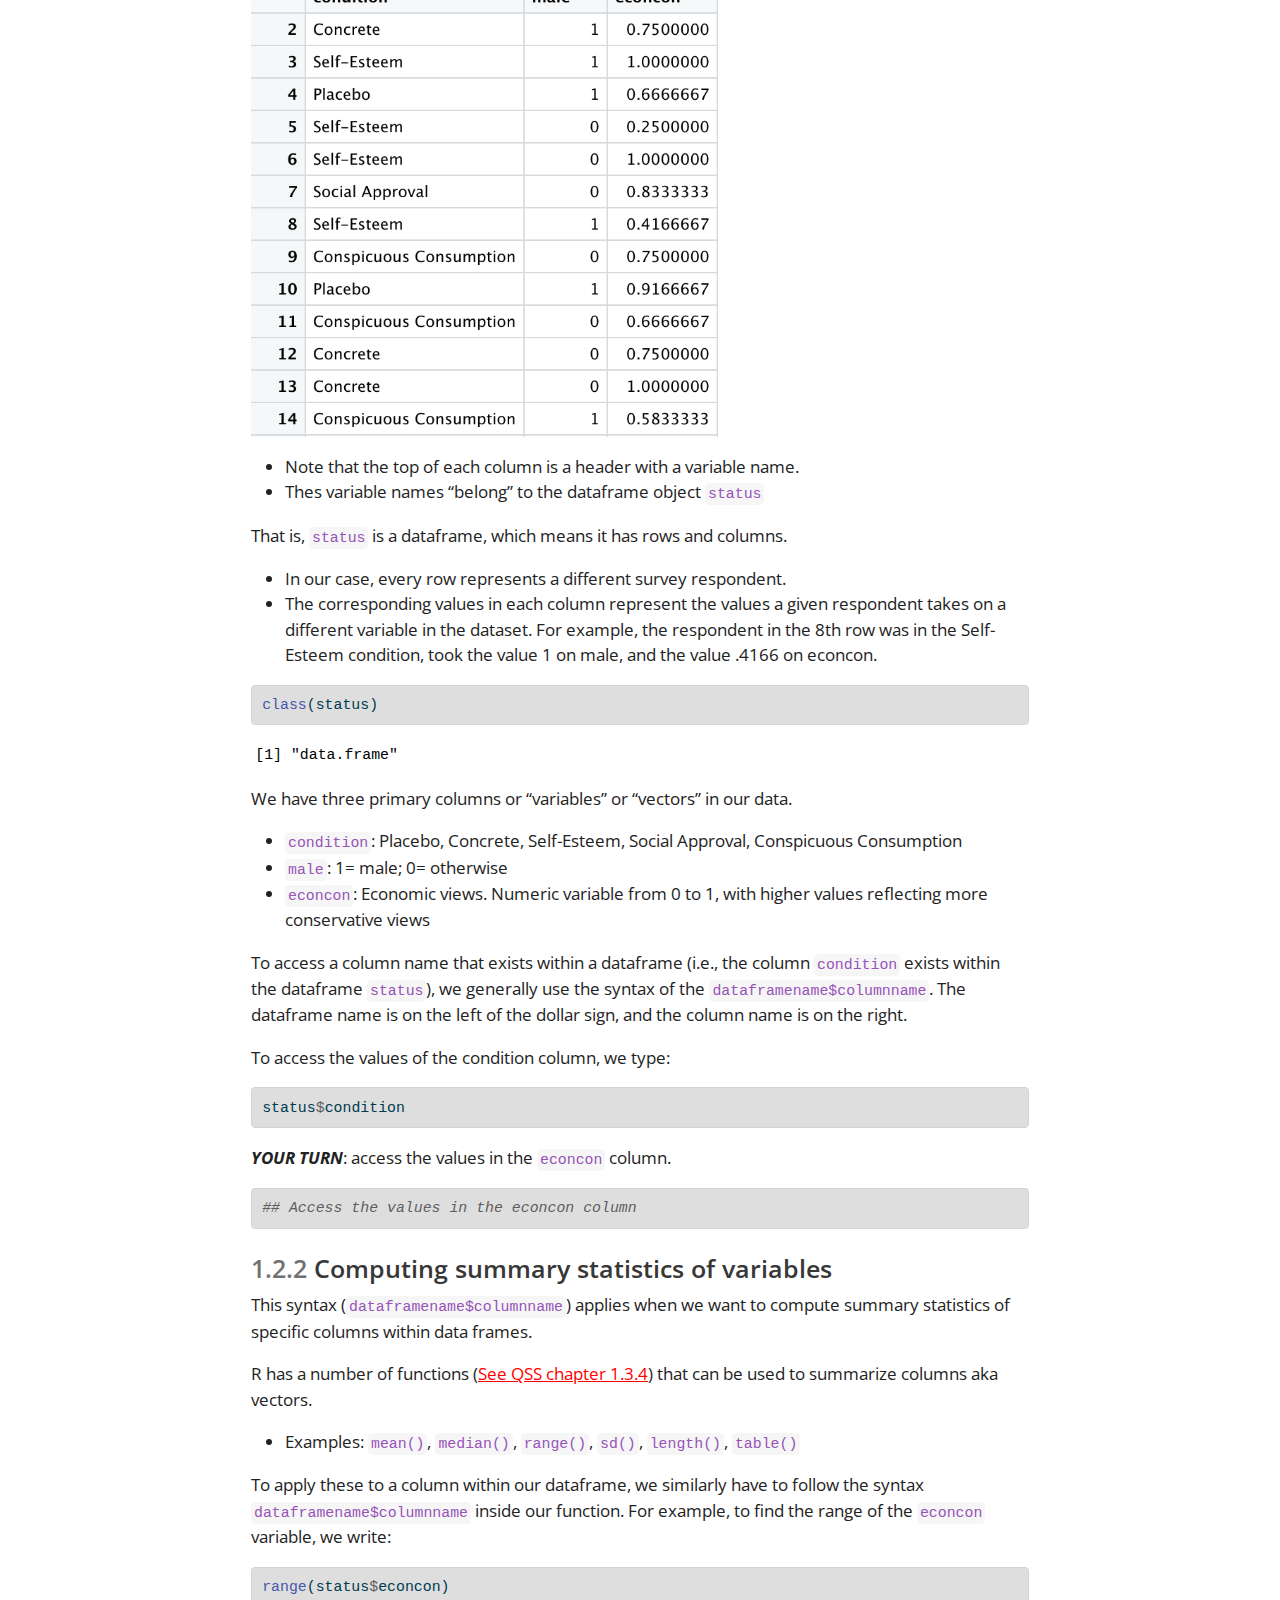
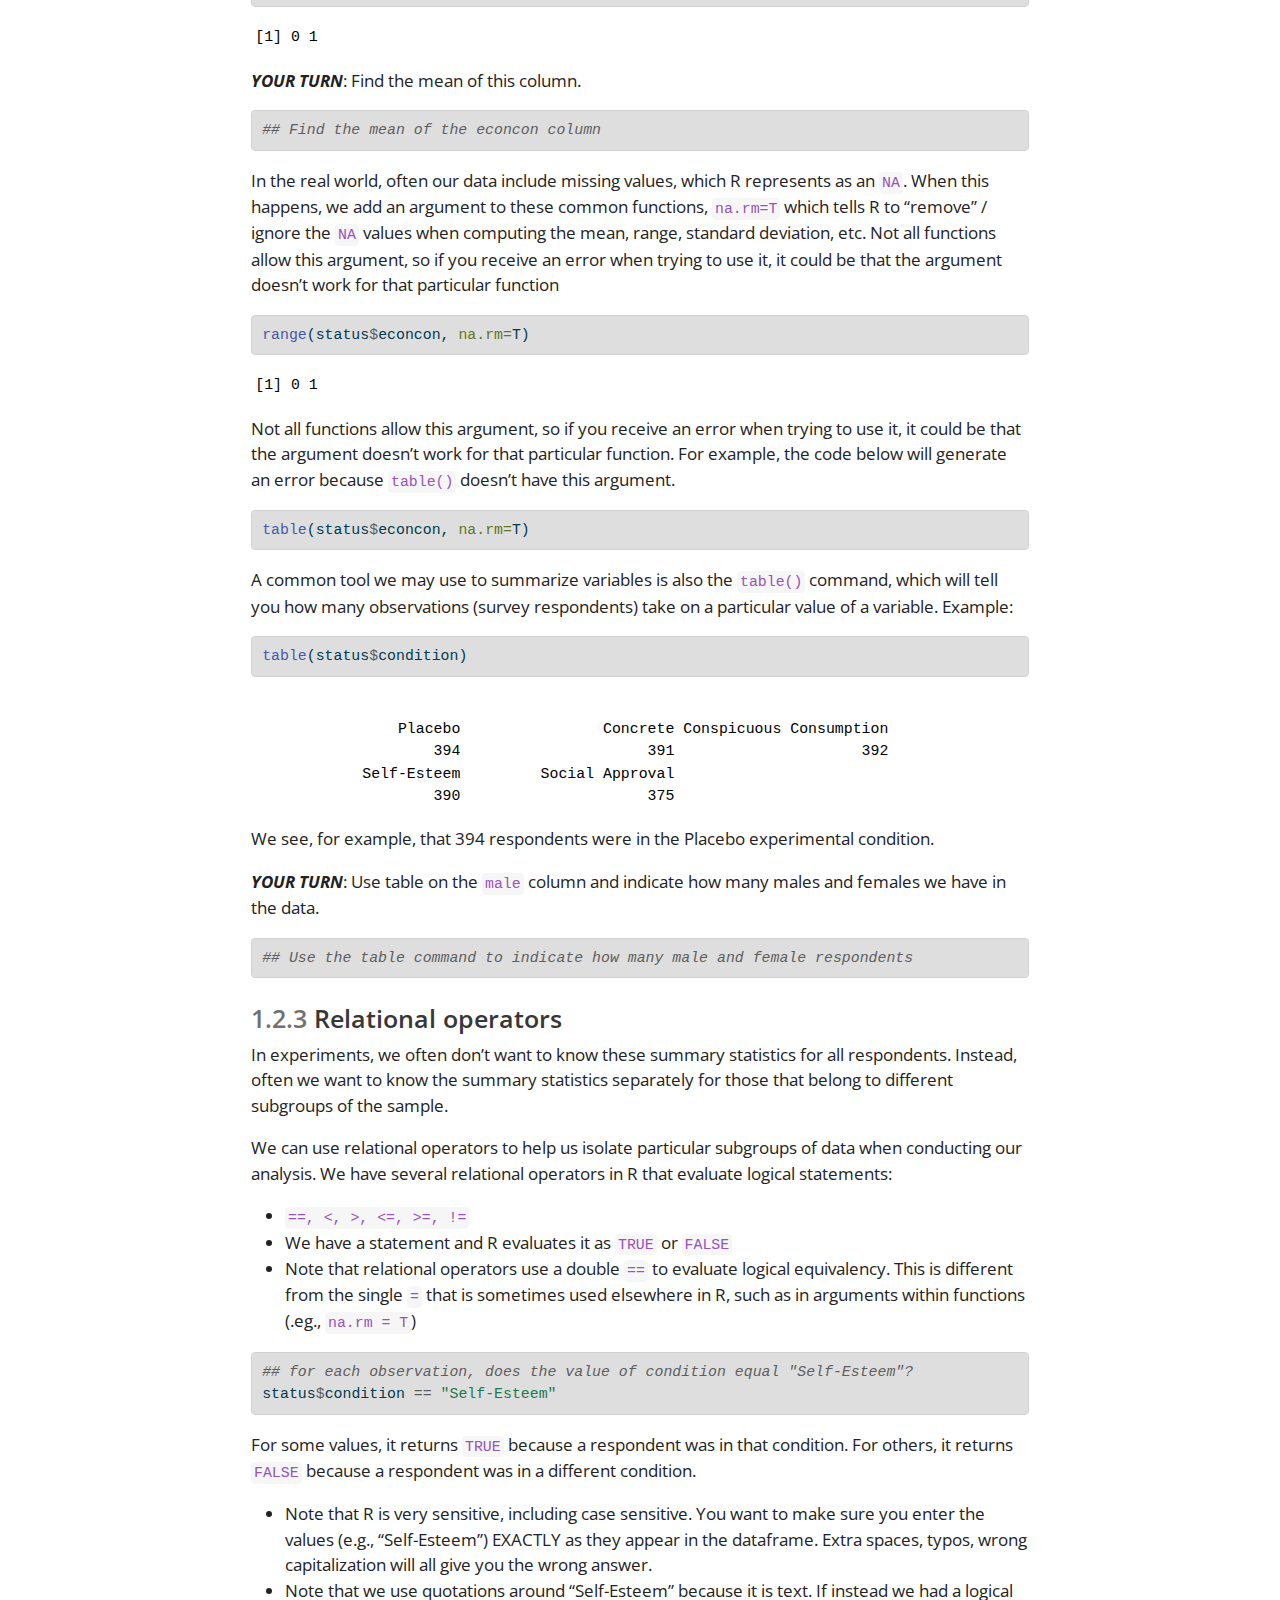
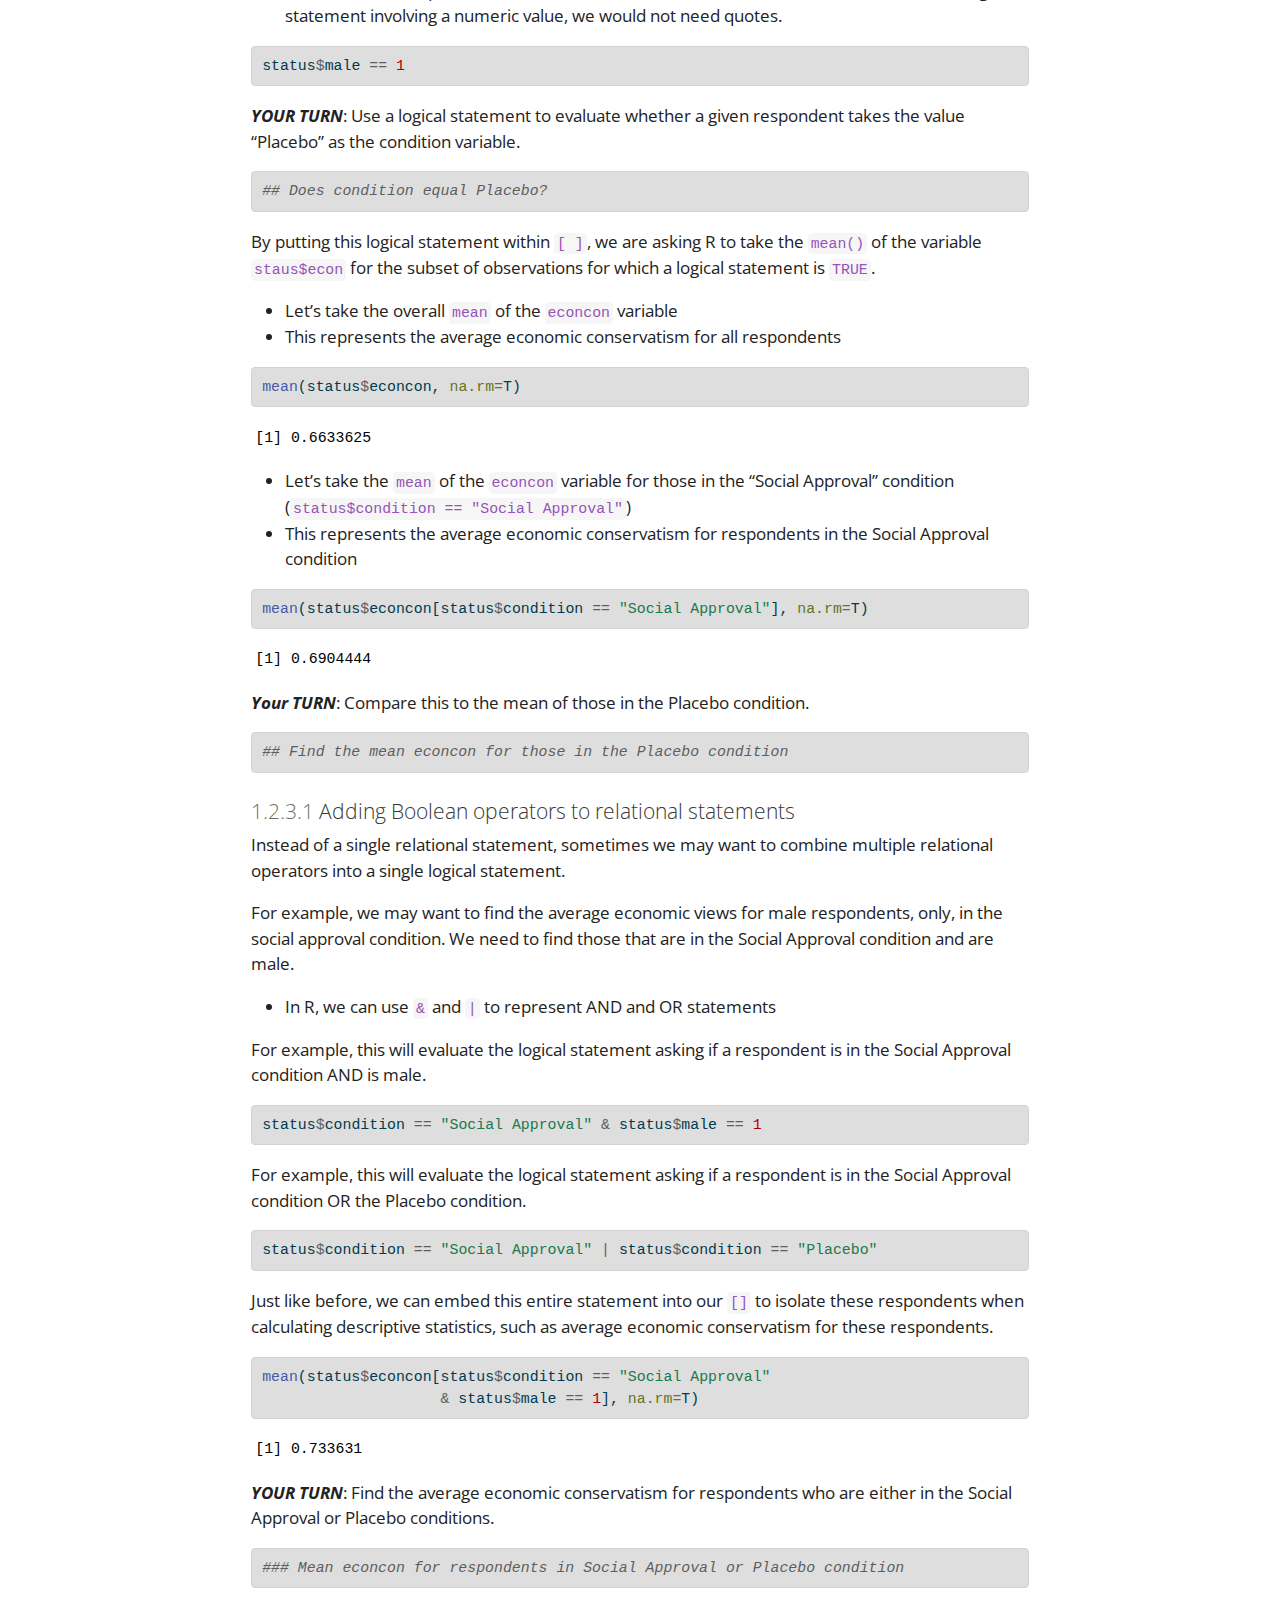
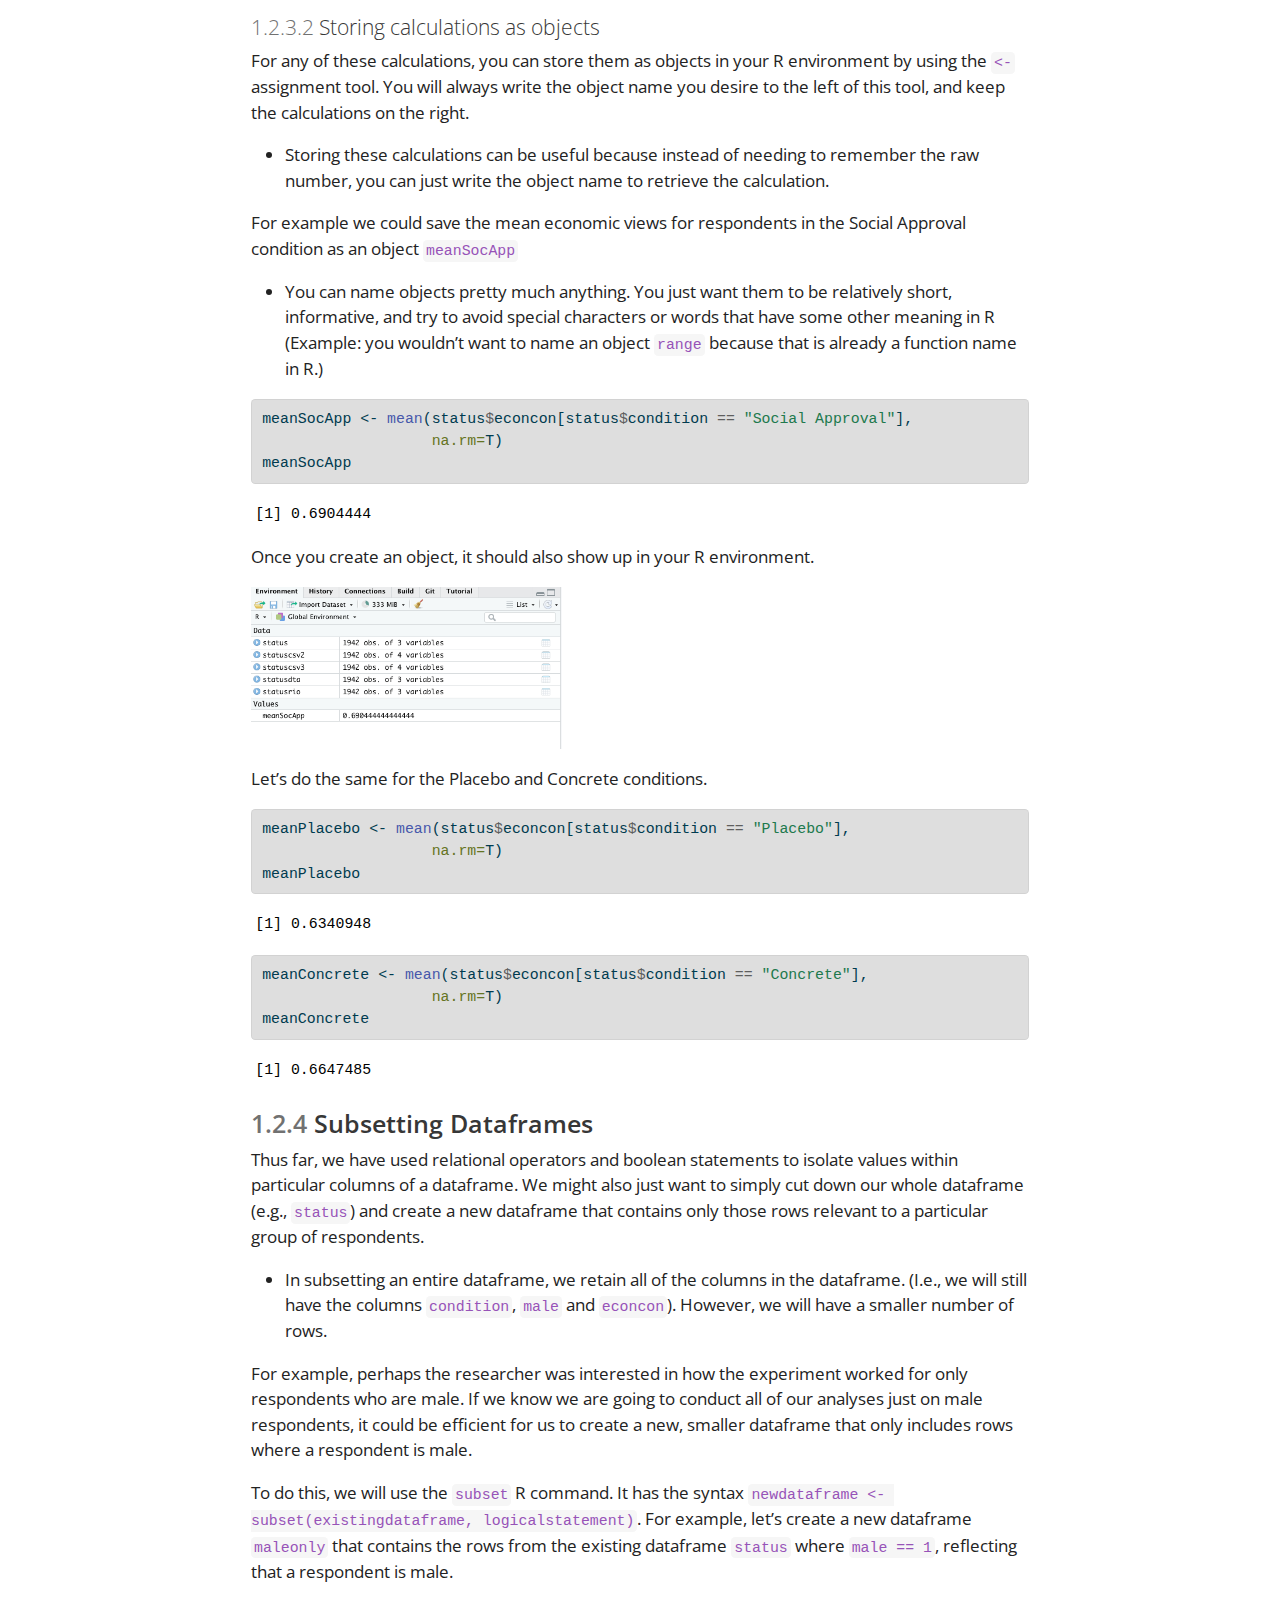
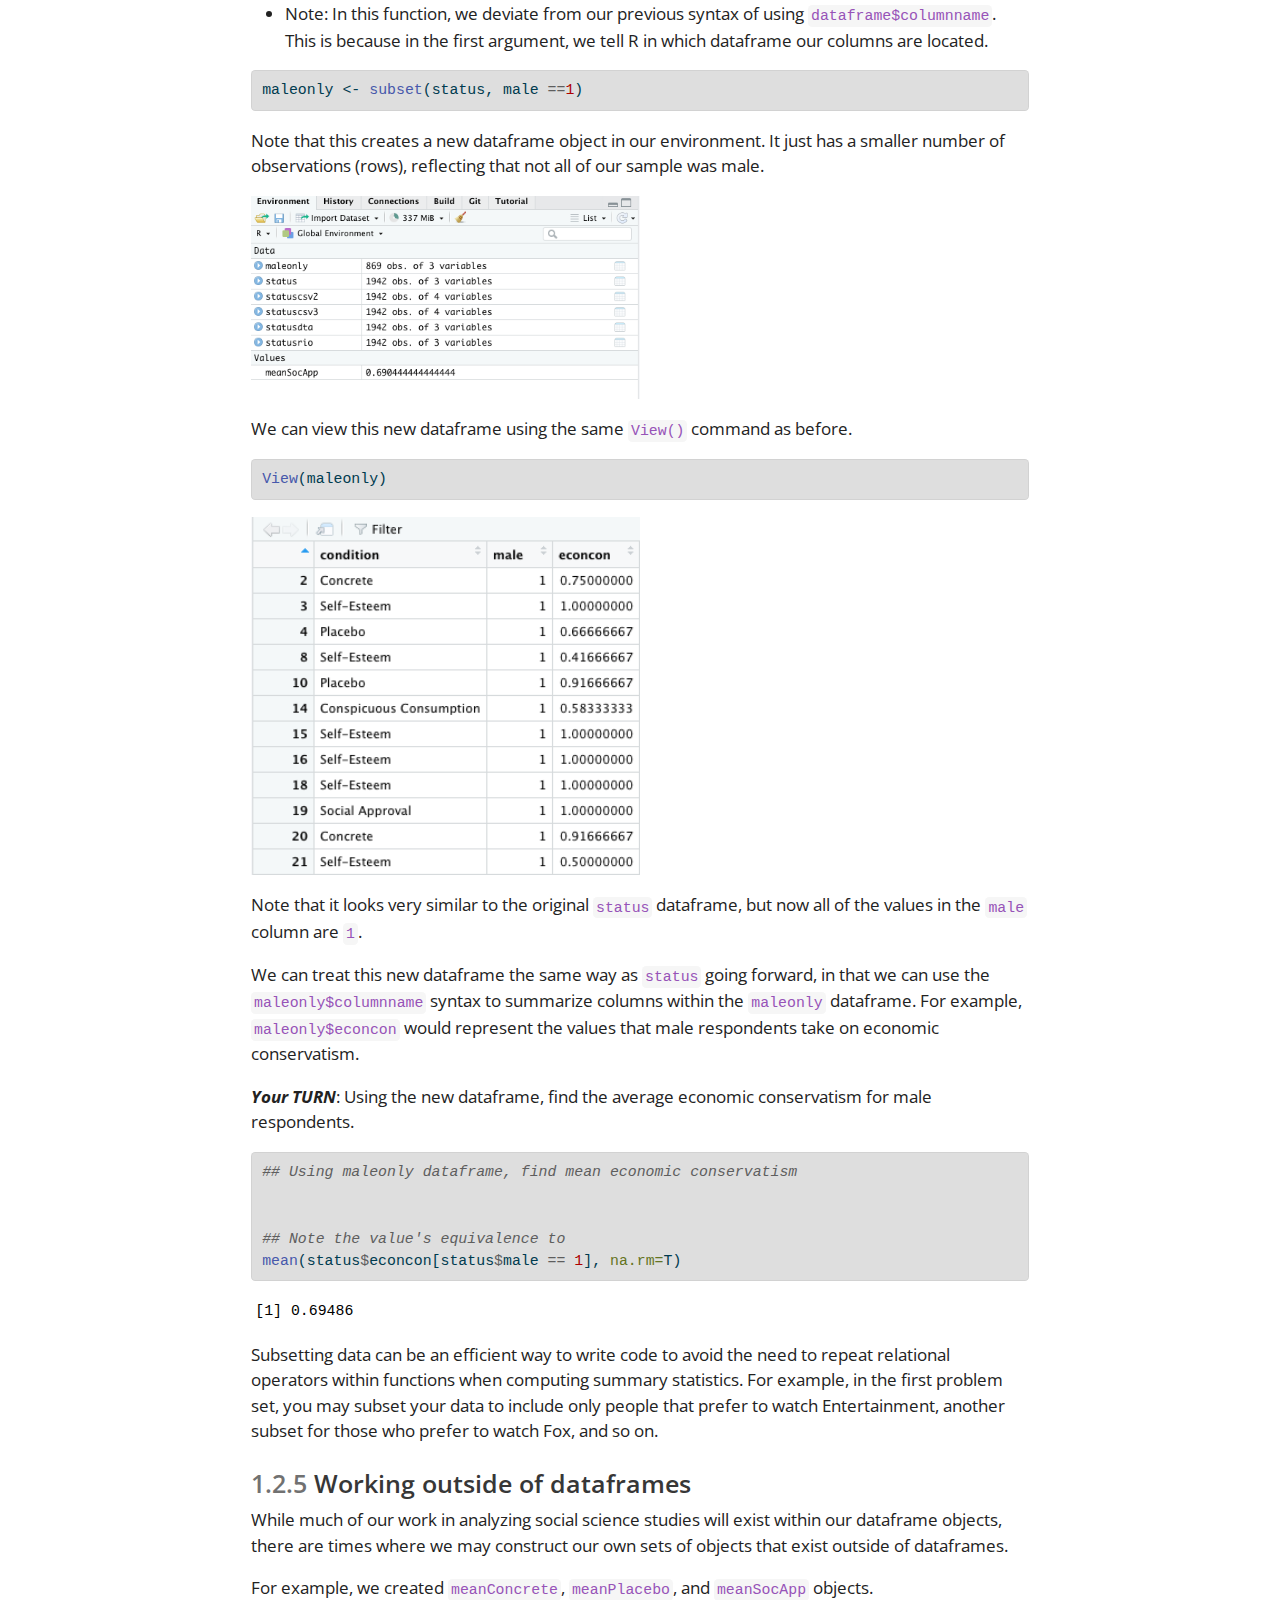
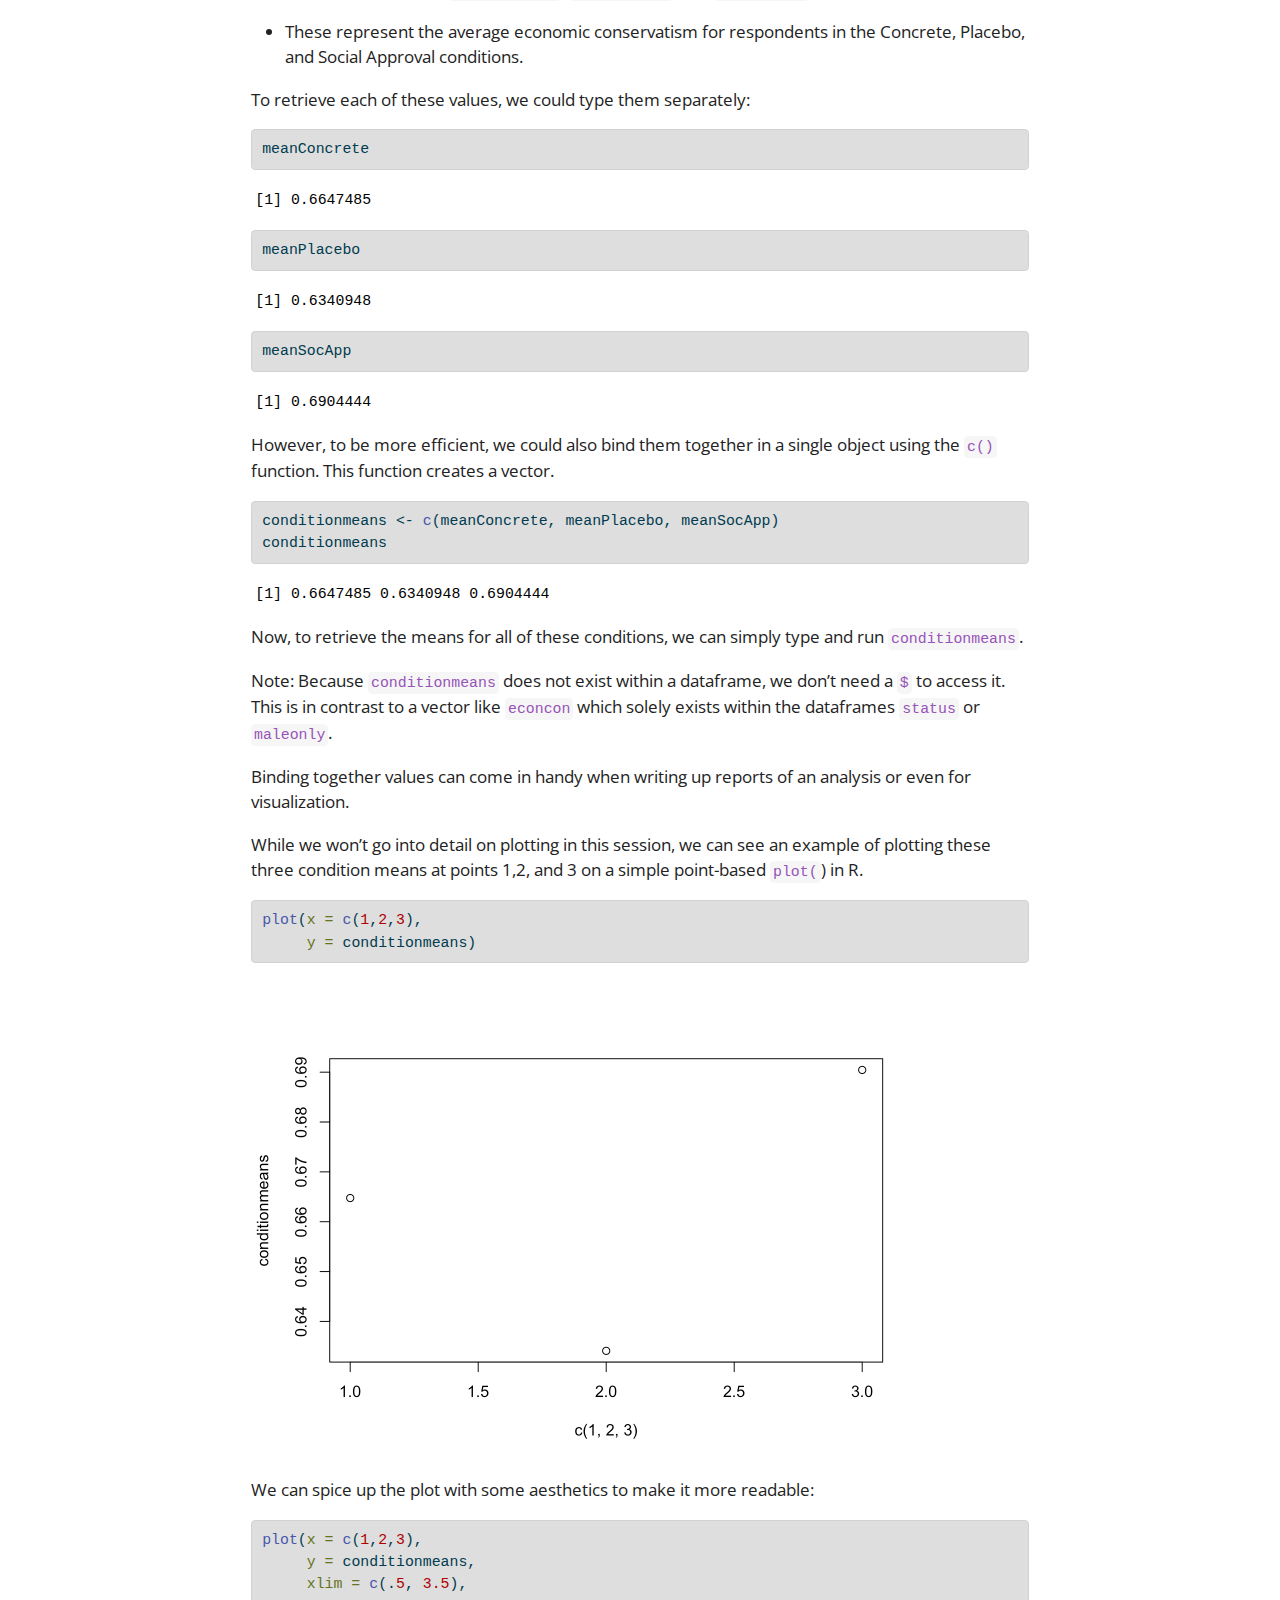
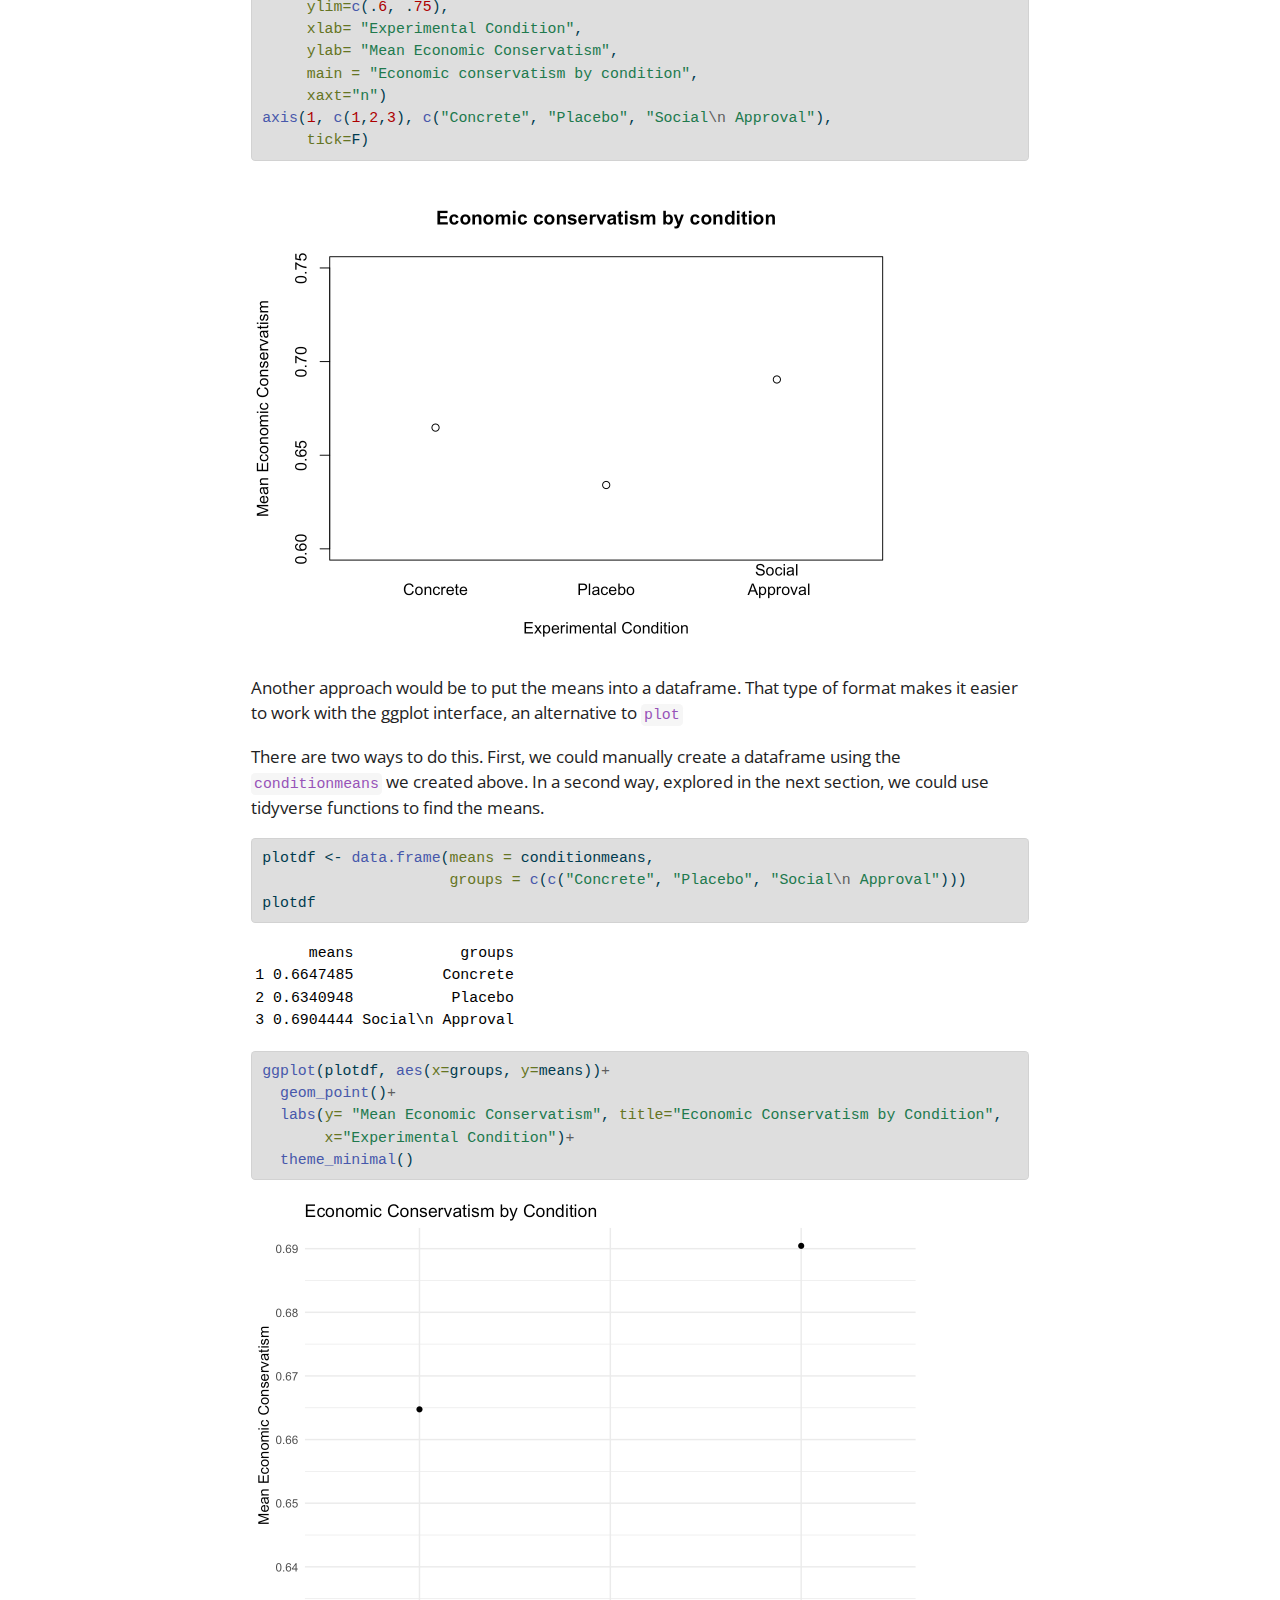
==== commit 35d5f14a: "add section 8" ====
--- a/docs/01-Experimentation.html
+++ b/docs/01-Experimentation.html
@@ -178,6 +178,12 @@
   <div class="sidebar-item-container"> 
   <a href="./07-FieldExperiments.html" class="sidebar-item-text sidebar-link">
  <span class="menu-text"><span class="chapter-number">7</span>&nbsp; <span class="chapter-title">Field Experiments</span></span></a>
+  </div>
+</li>
+        <li class="sidebar-item">
+  <div class="sidebar-item-container"> 
+  <a href="./08-QuasiNaturalExperiments.html" class="sidebar-item-text sidebar-link">
+ <span class="menu-text"><span class="chapter-number">8</span>&nbsp; <span class="chapter-title">Quasi and Natural Experiments</span></span></a>
   </div>
 </li>
     </ul>
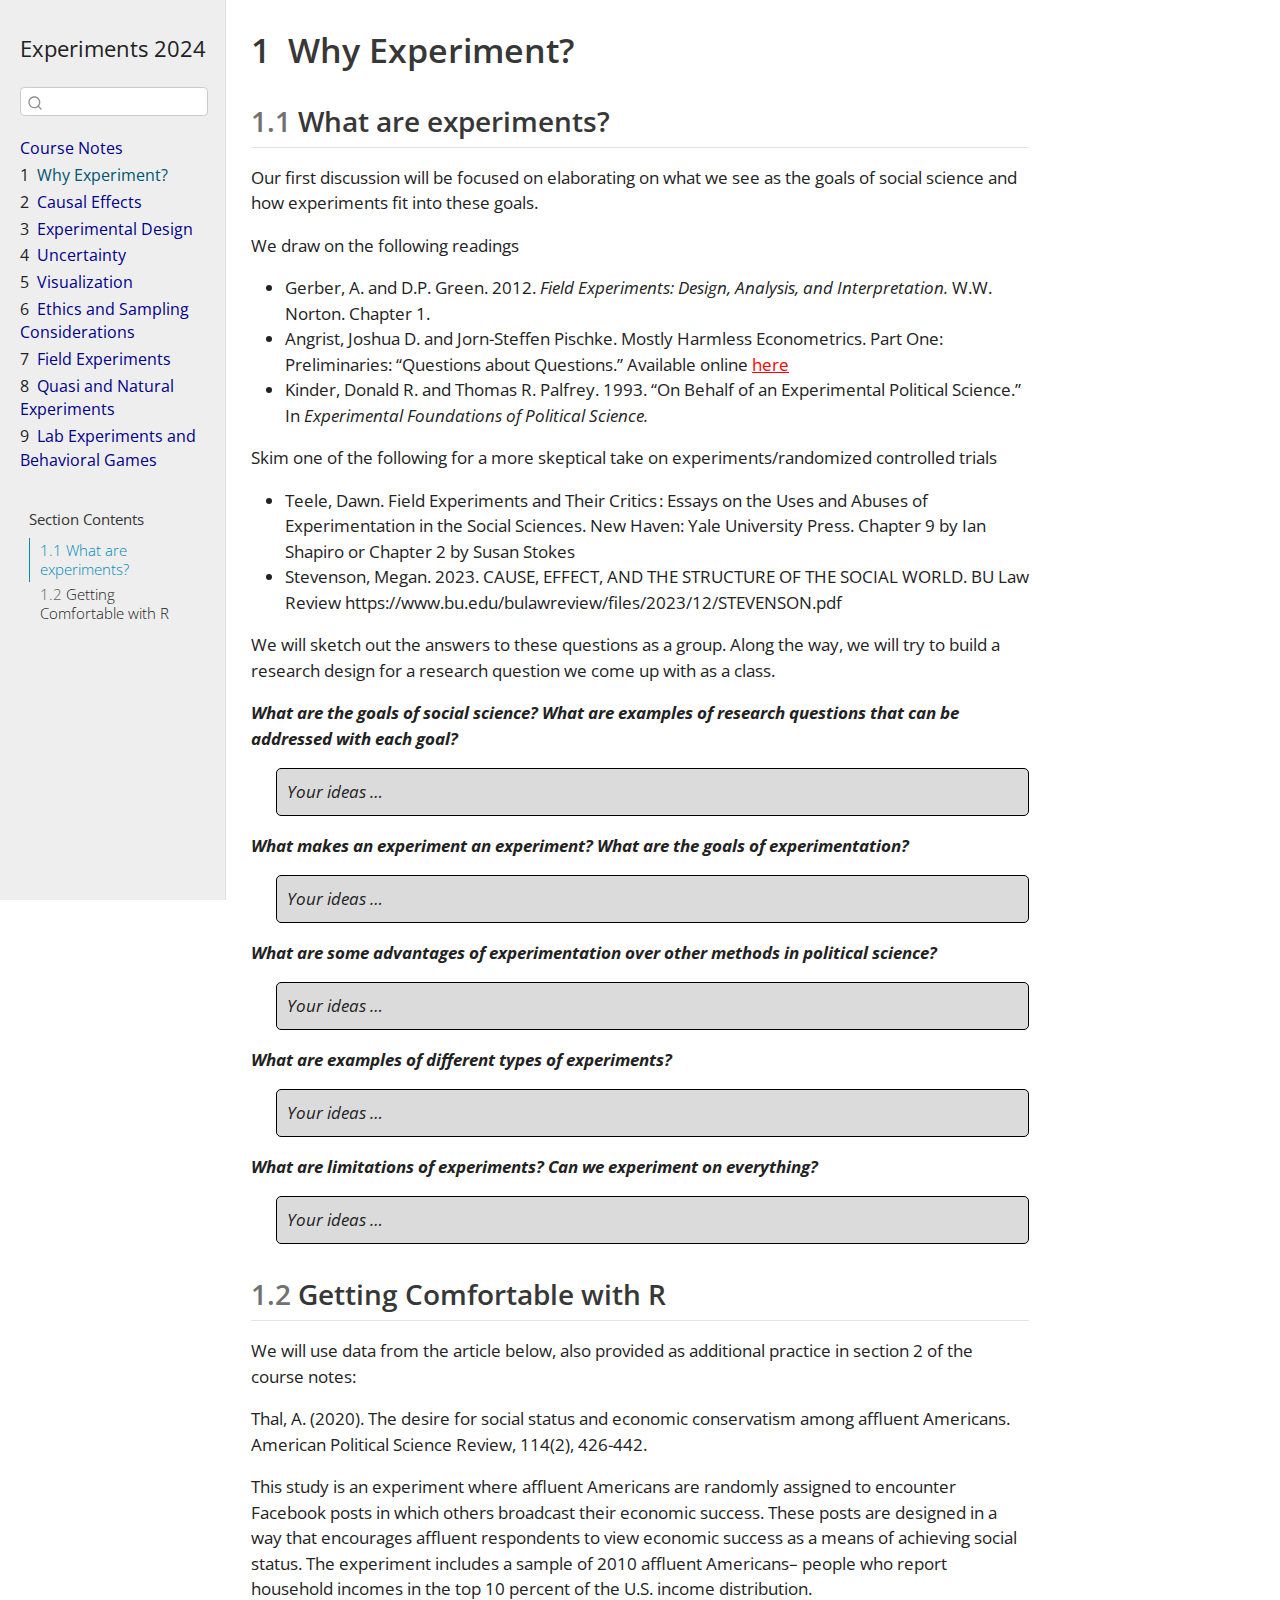
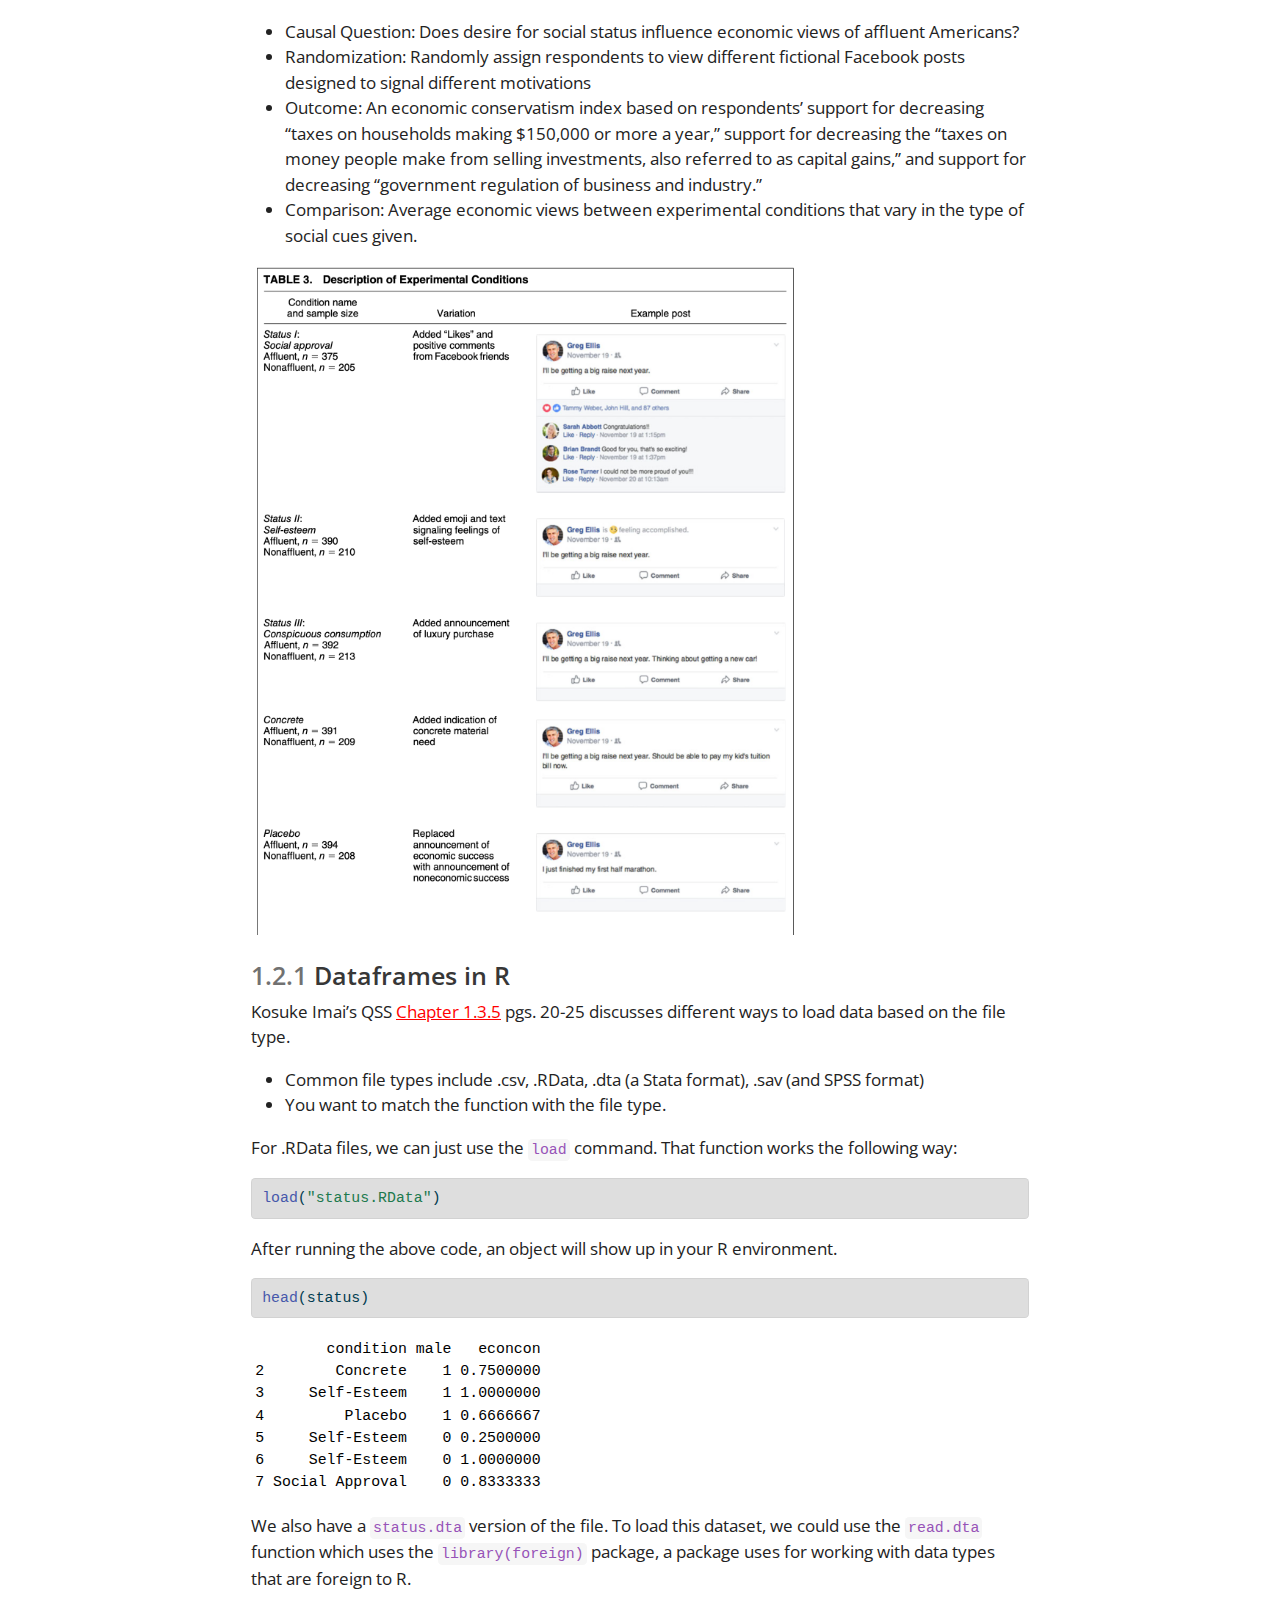
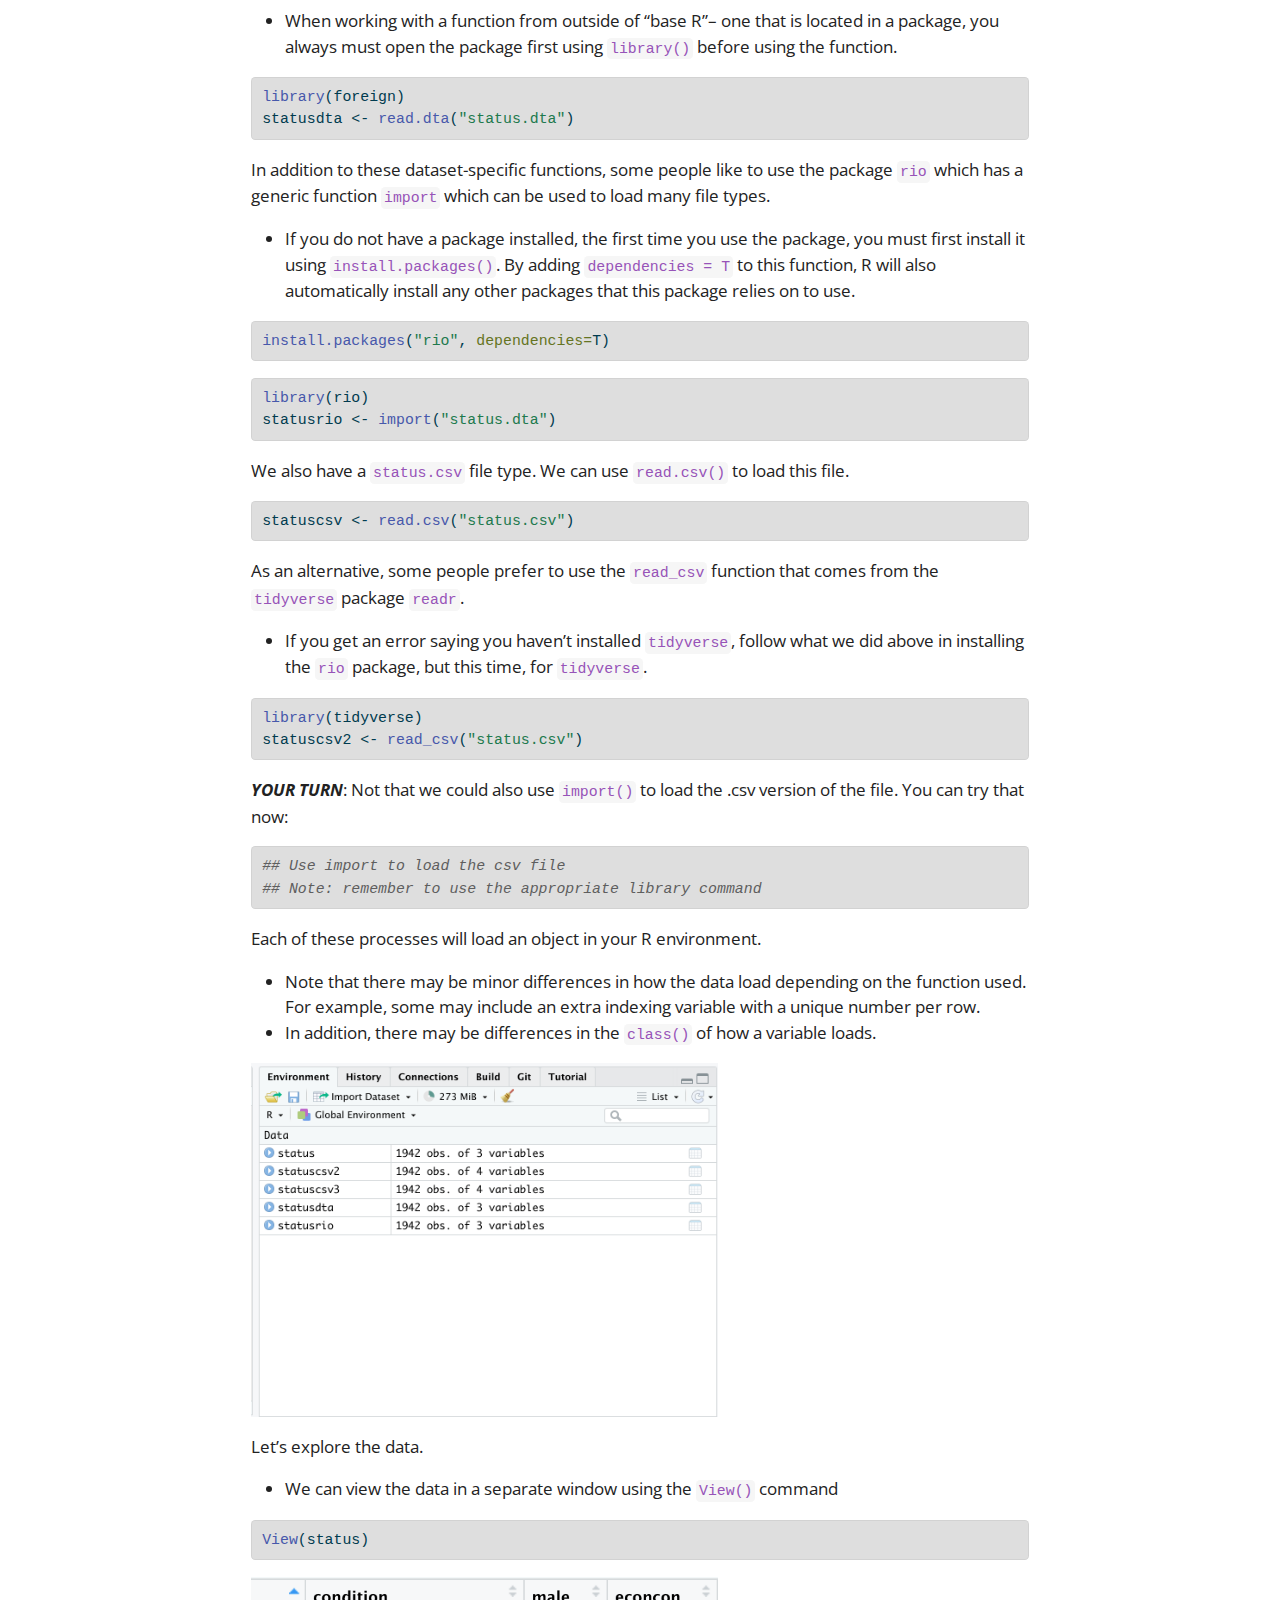
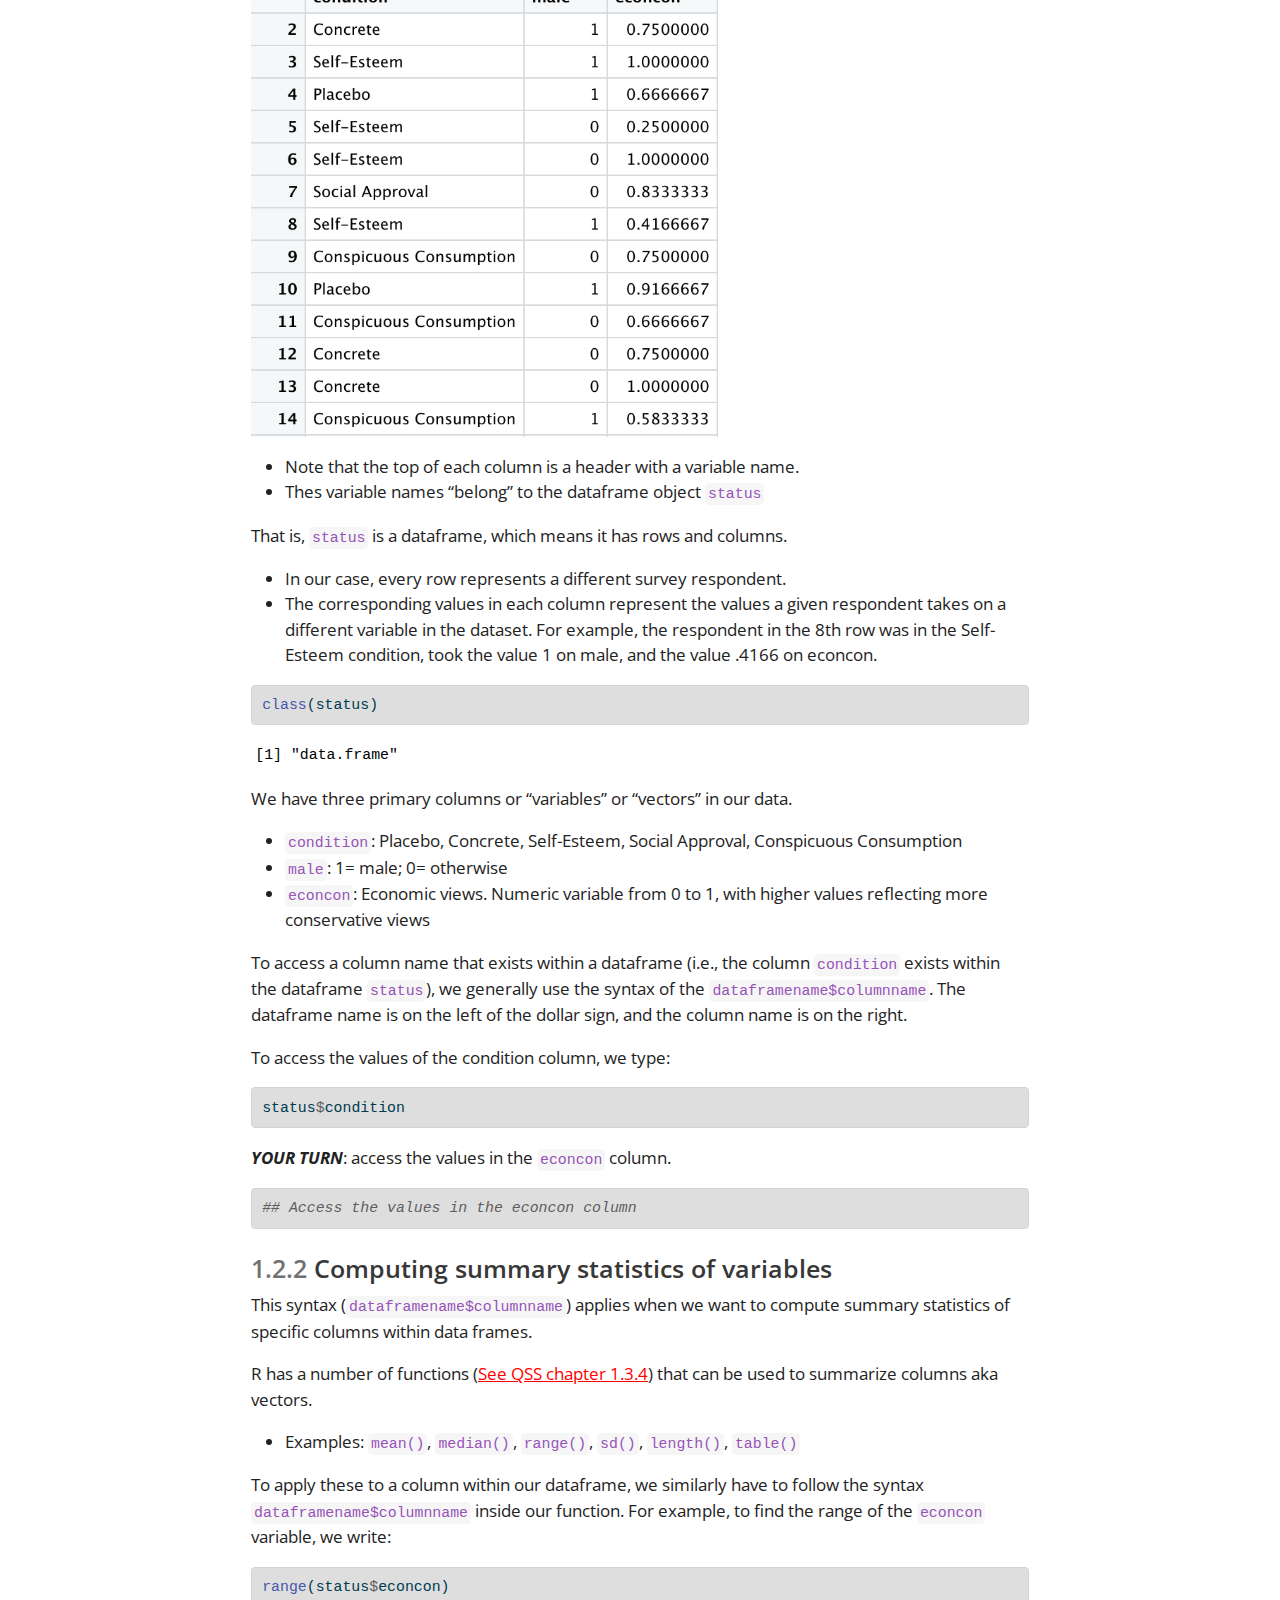
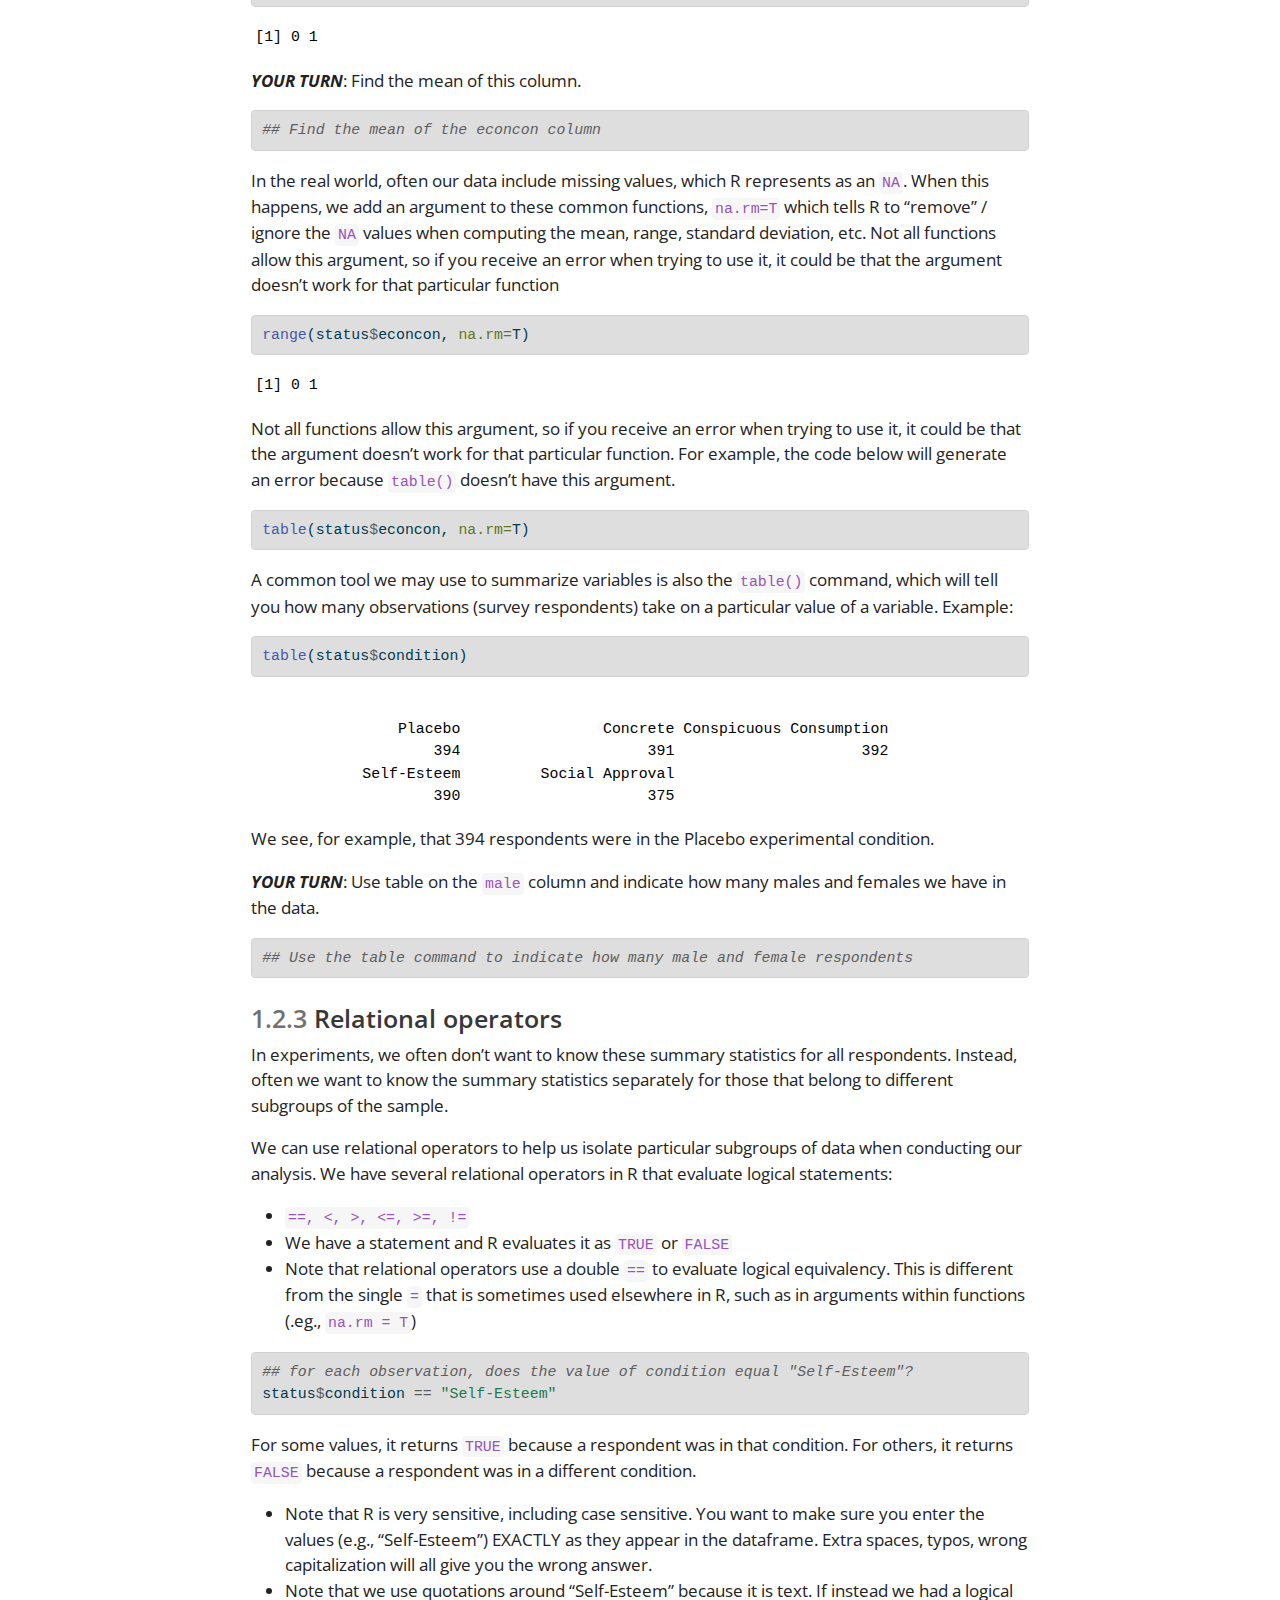
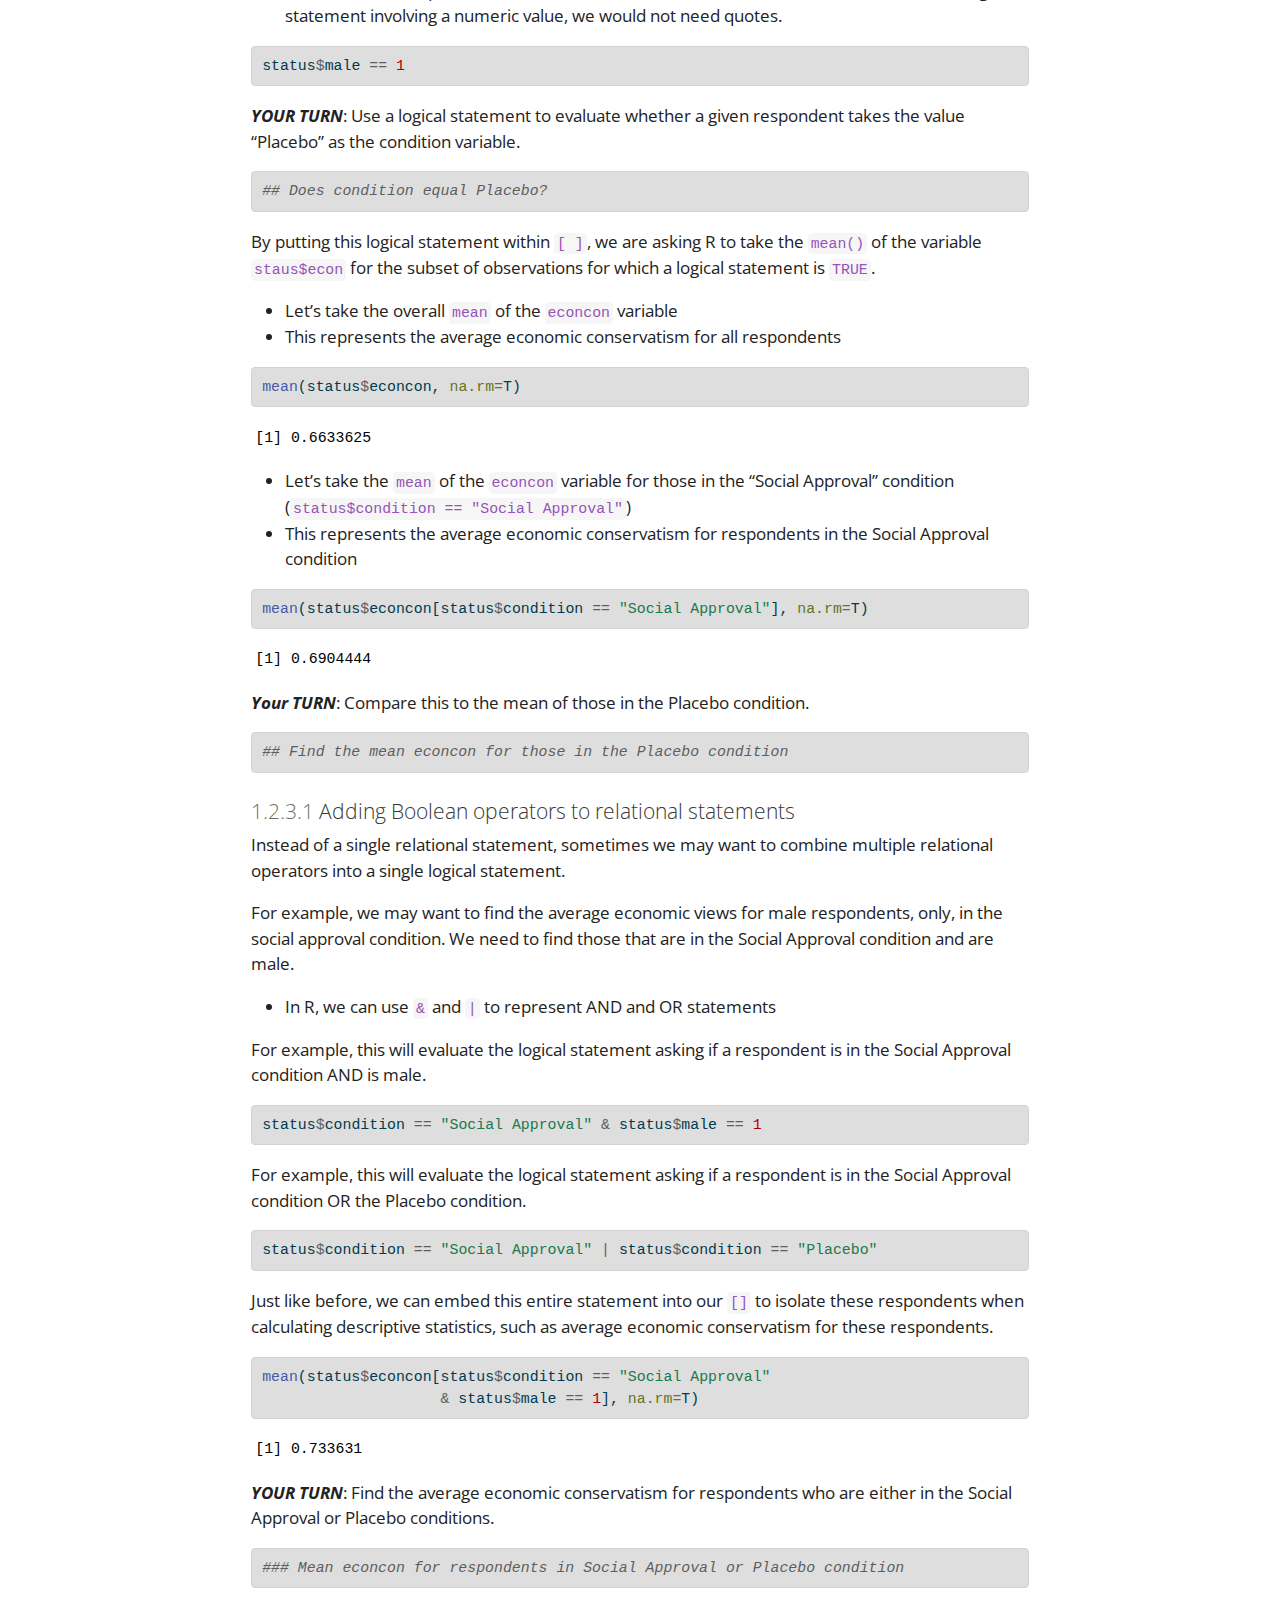
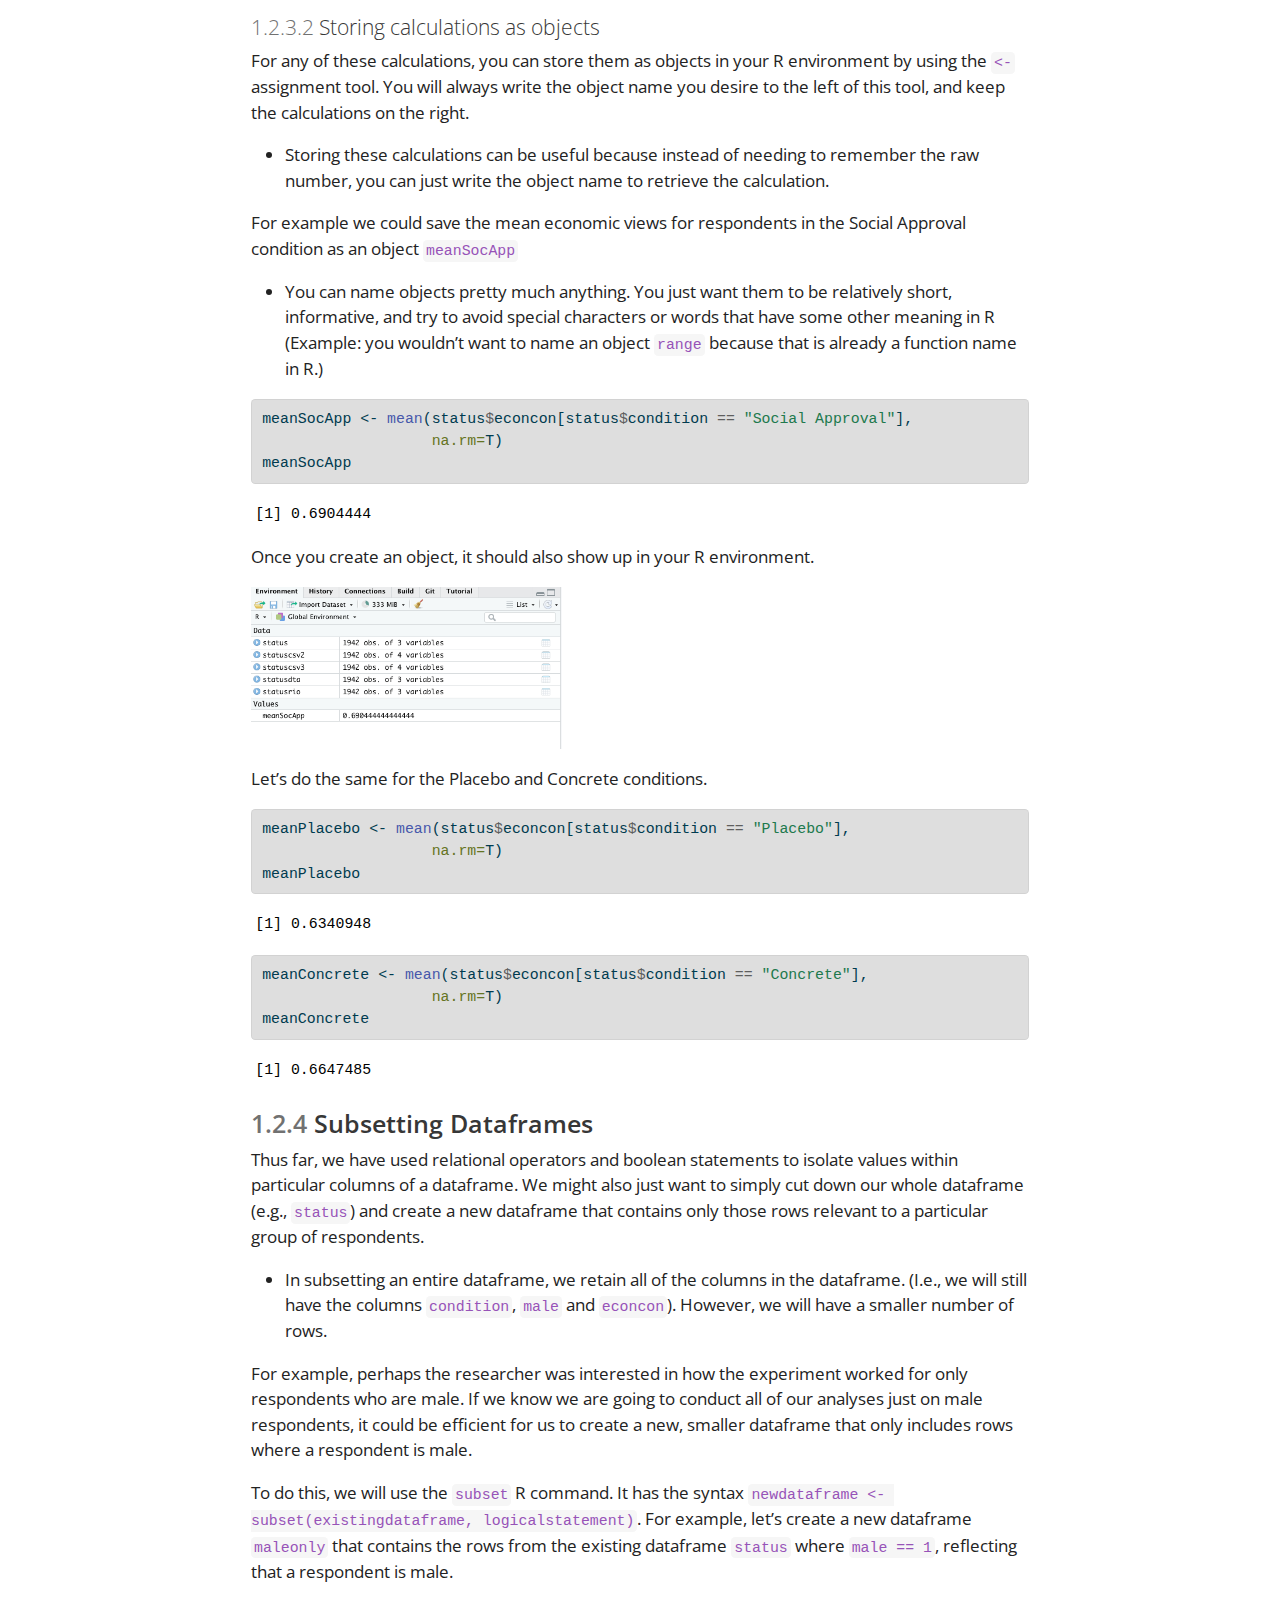
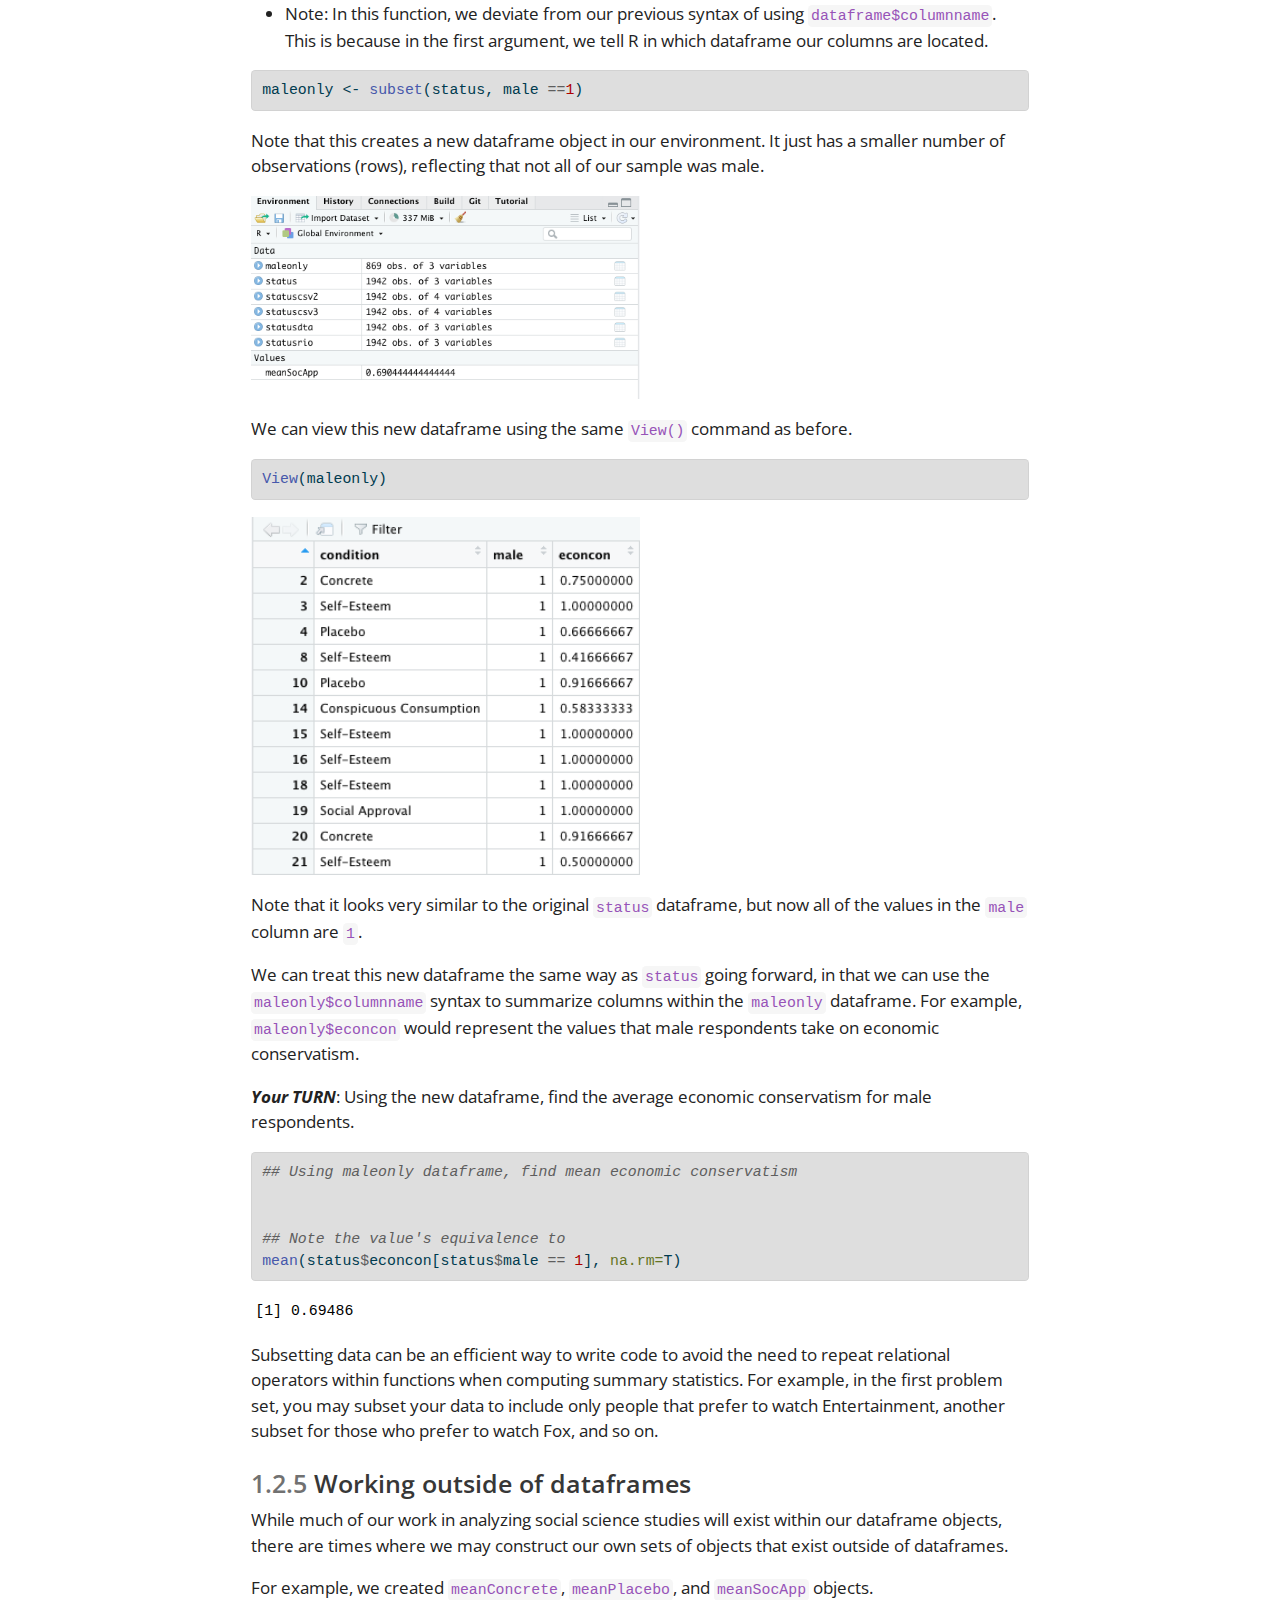
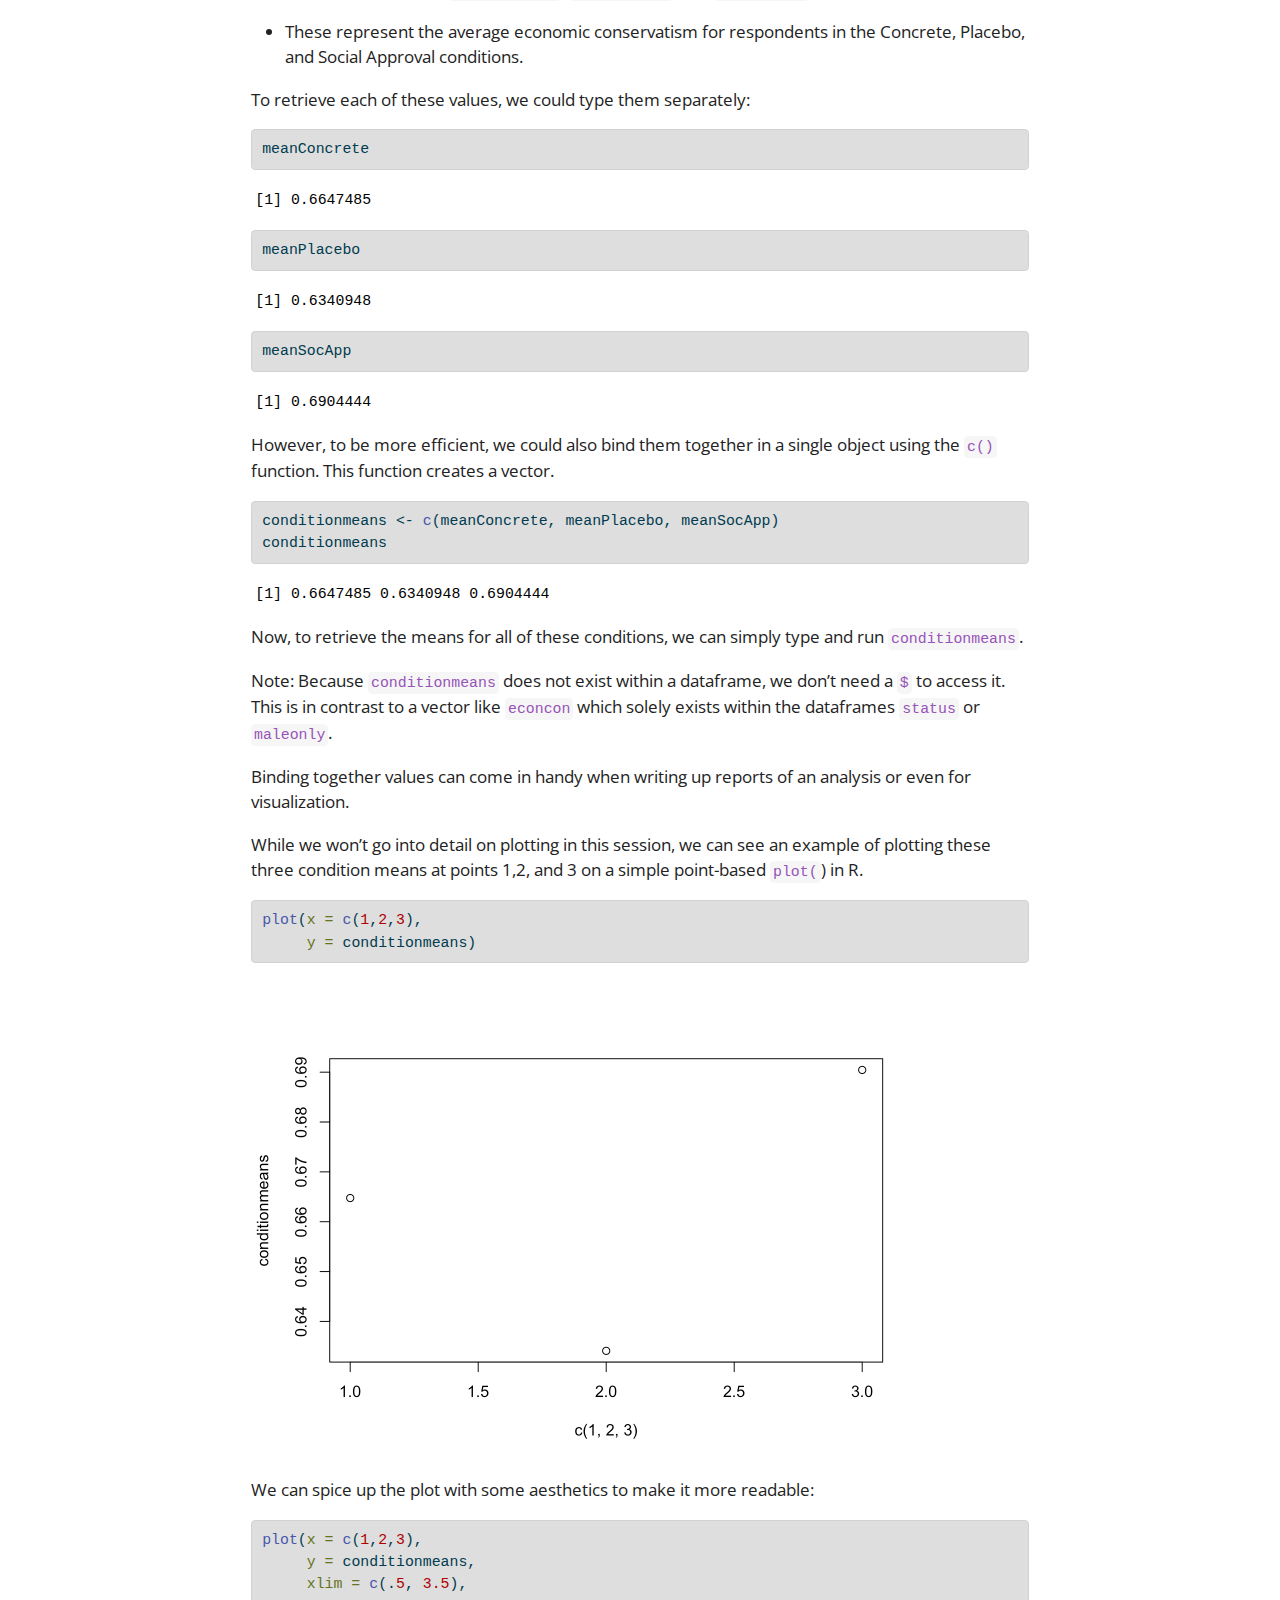
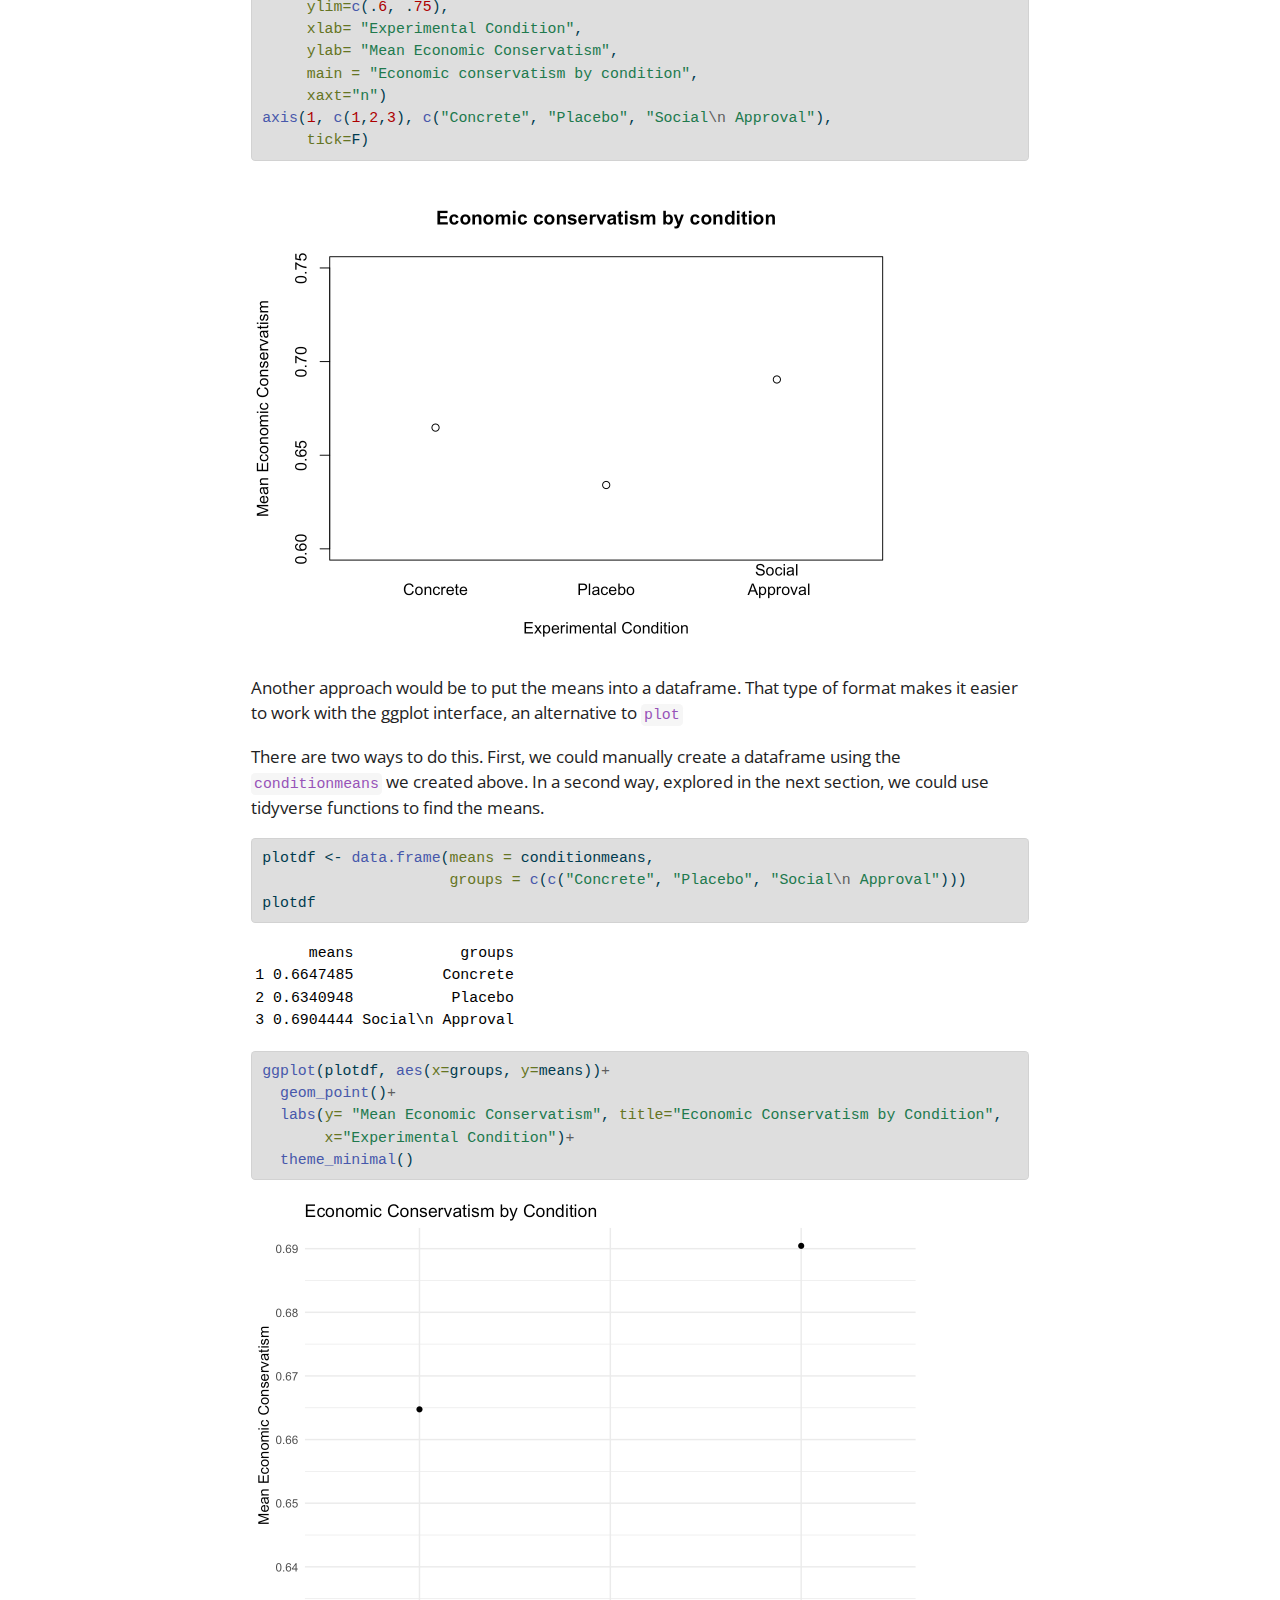
==== commit 662cde7a: "add lab discussion" ====
--- a/docs/01-Experimentation.html
+++ b/docs/01-Experimentation.html
@@ -184,6 +184,12 @@
   <div class="sidebar-item-container"> 
   <a href="./08-QuasiNaturalExperiments.html" class="sidebar-item-text sidebar-link">
  <span class="menu-text"><span class="chapter-number">8</span>&nbsp; <span class="chapter-title">Quasi and Natural Experiments</span></span></a>
+  </div>
+</li>
+        <li class="sidebar-item">
+  <div class="sidebar-item-container"> 
+  <a href="./09-LabExperiments.html" class="sidebar-item-text sidebar-link">
+ <span class="menu-text"><span class="chapter-number">9</span>&nbsp; <span class="chapter-title">Lab Experiments and Behavioral Games</span></span></a>
   </div>
 </li>
     </ul>
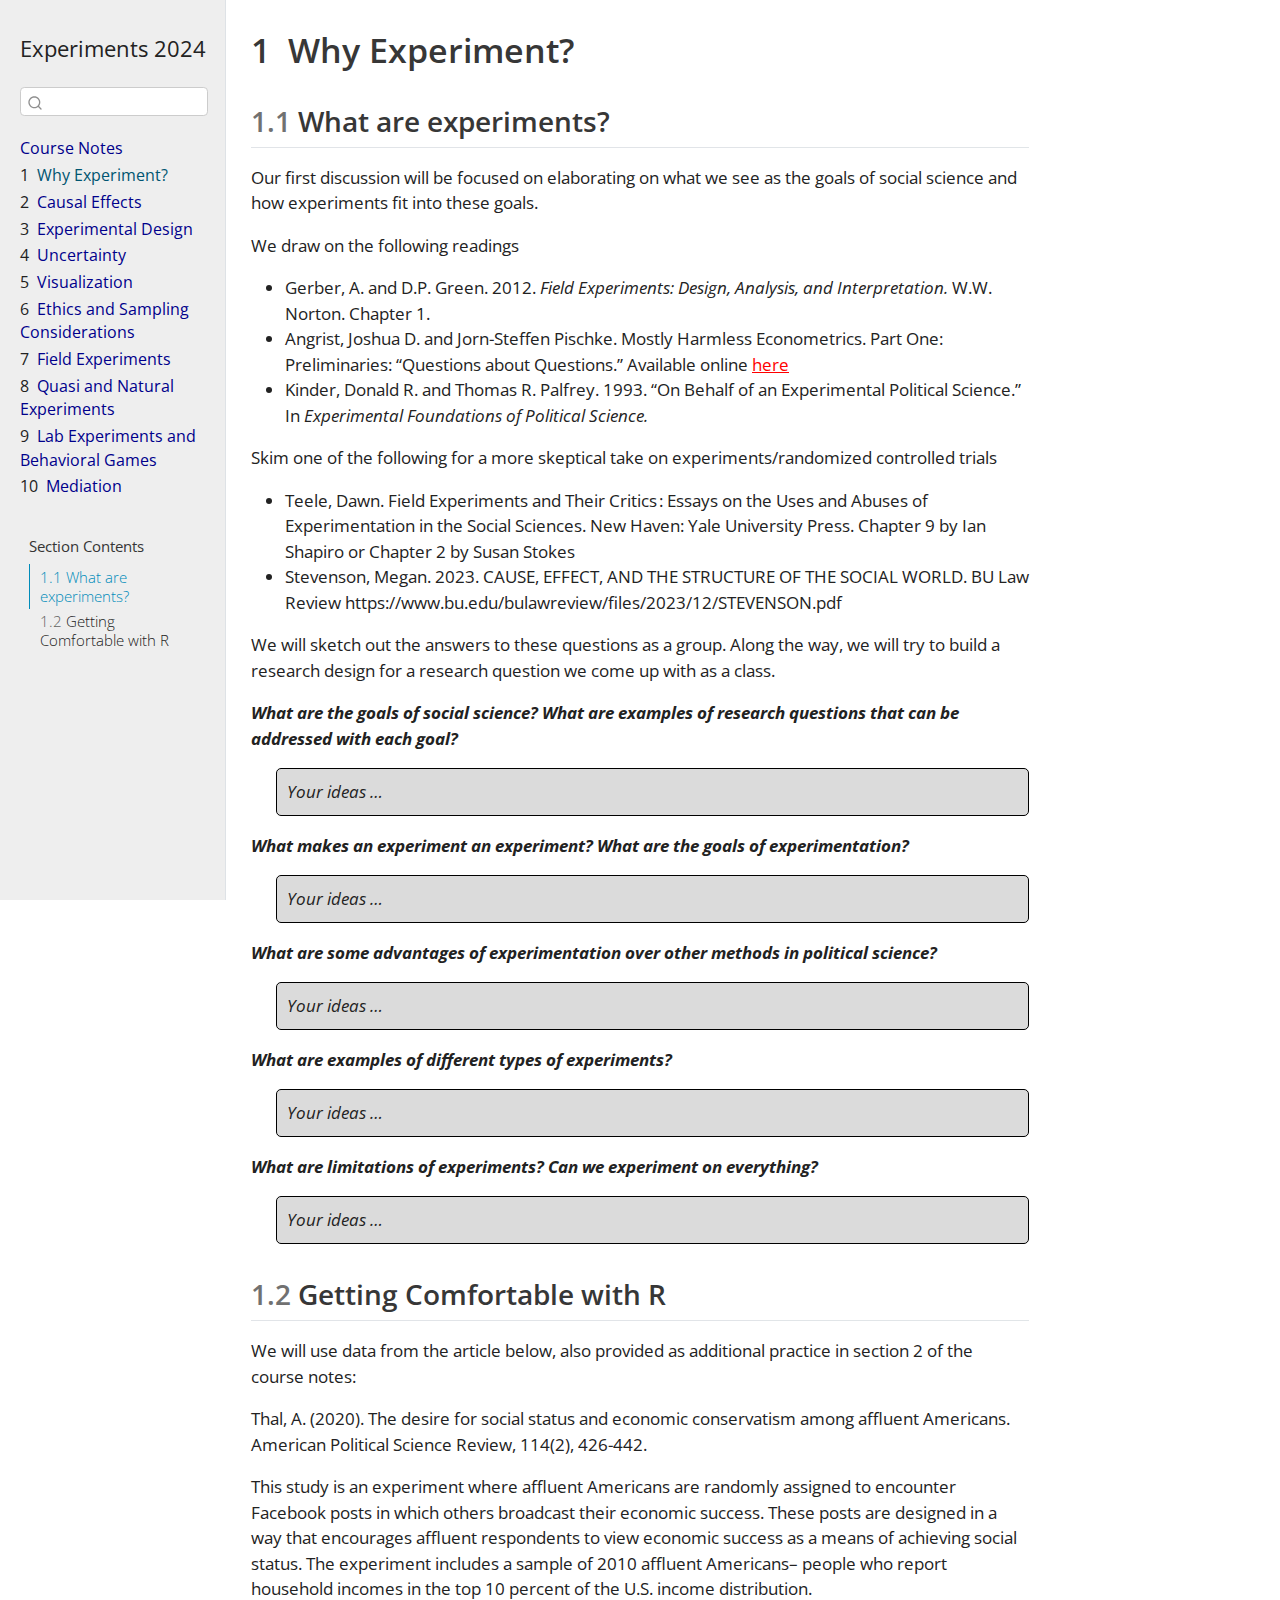
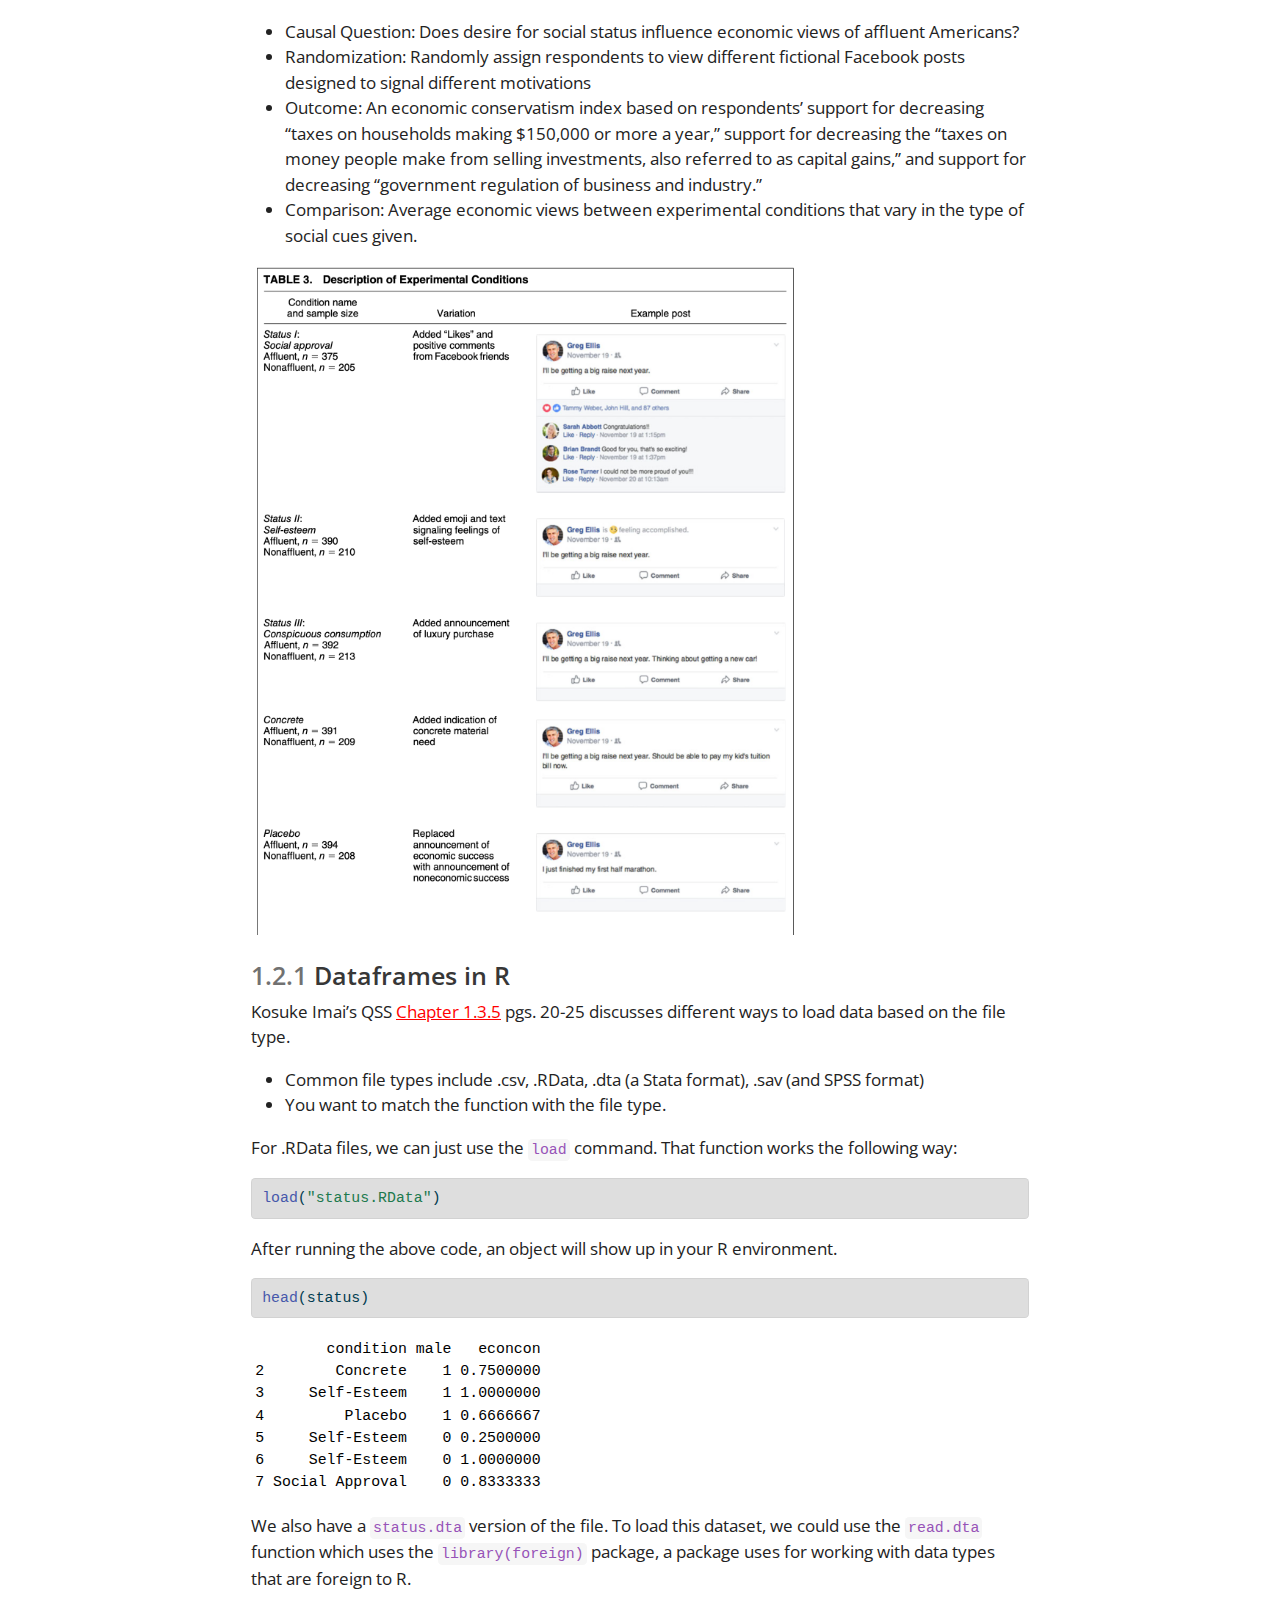
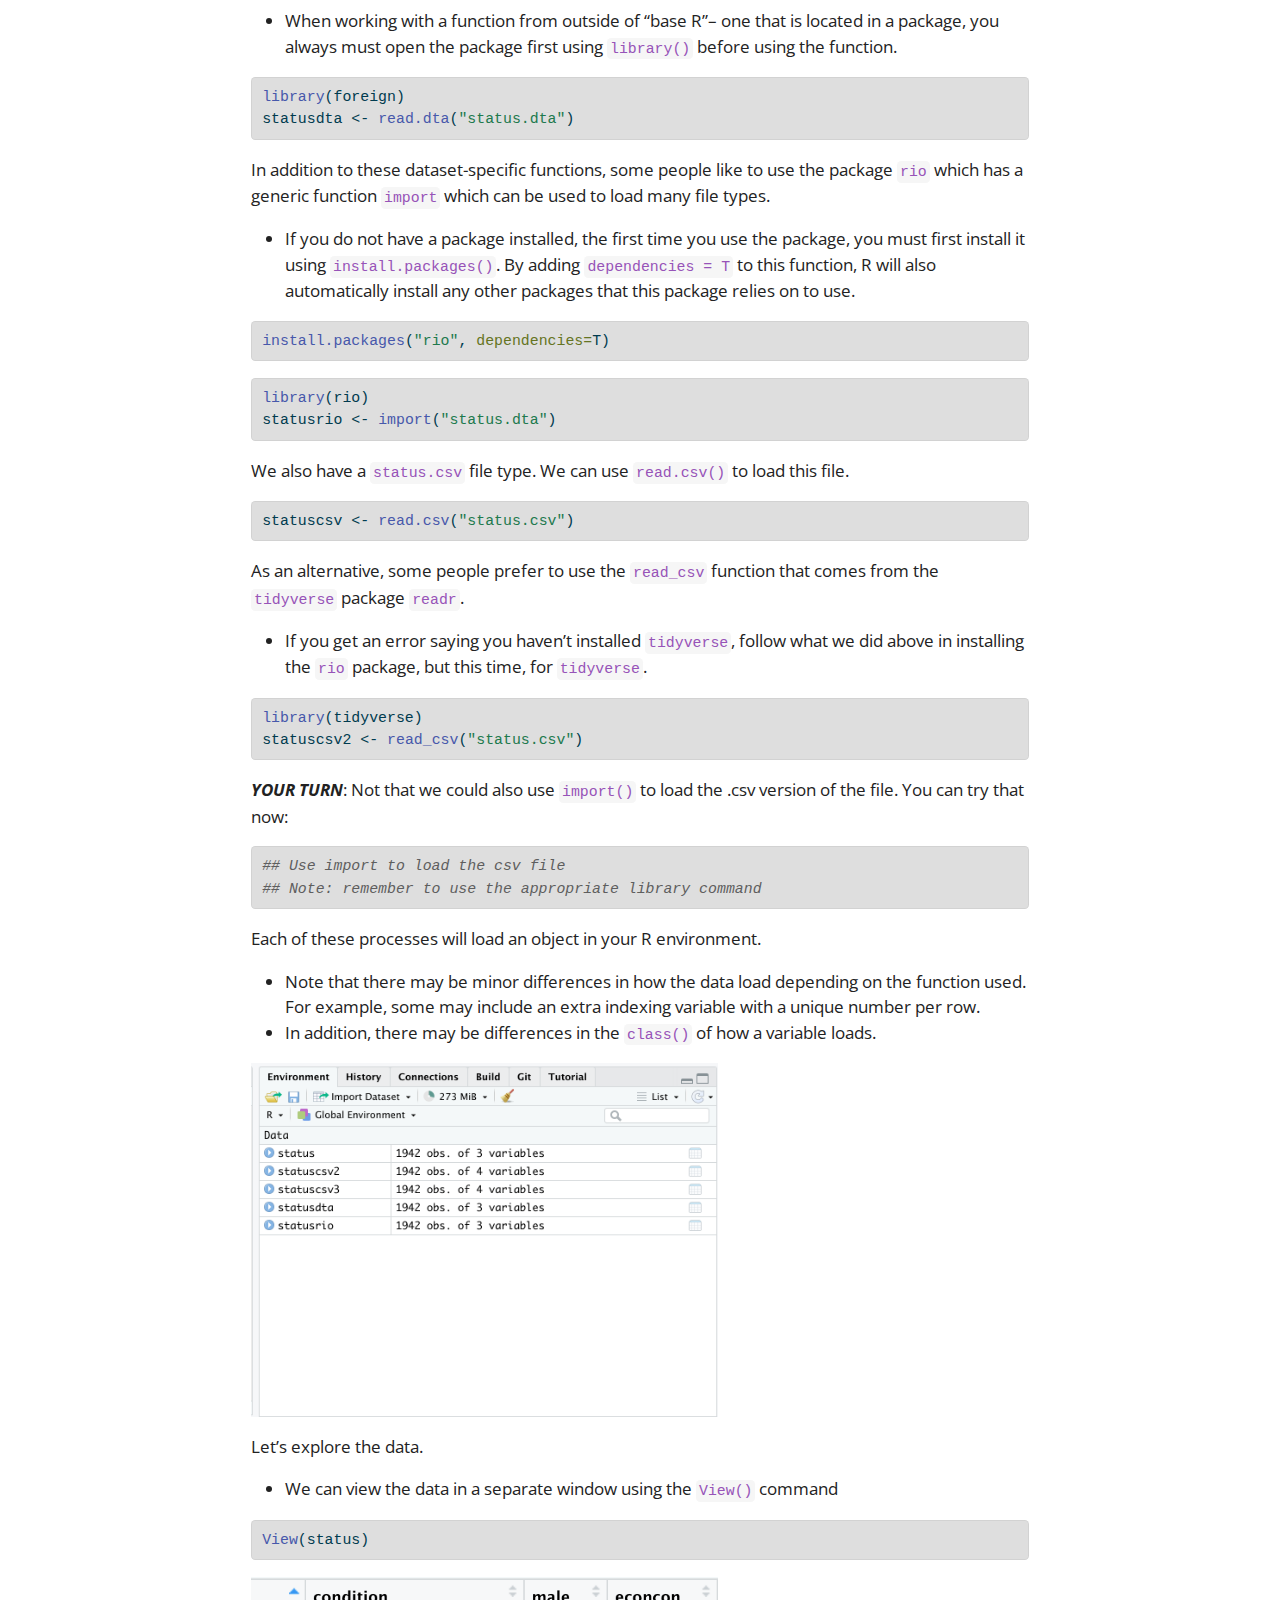
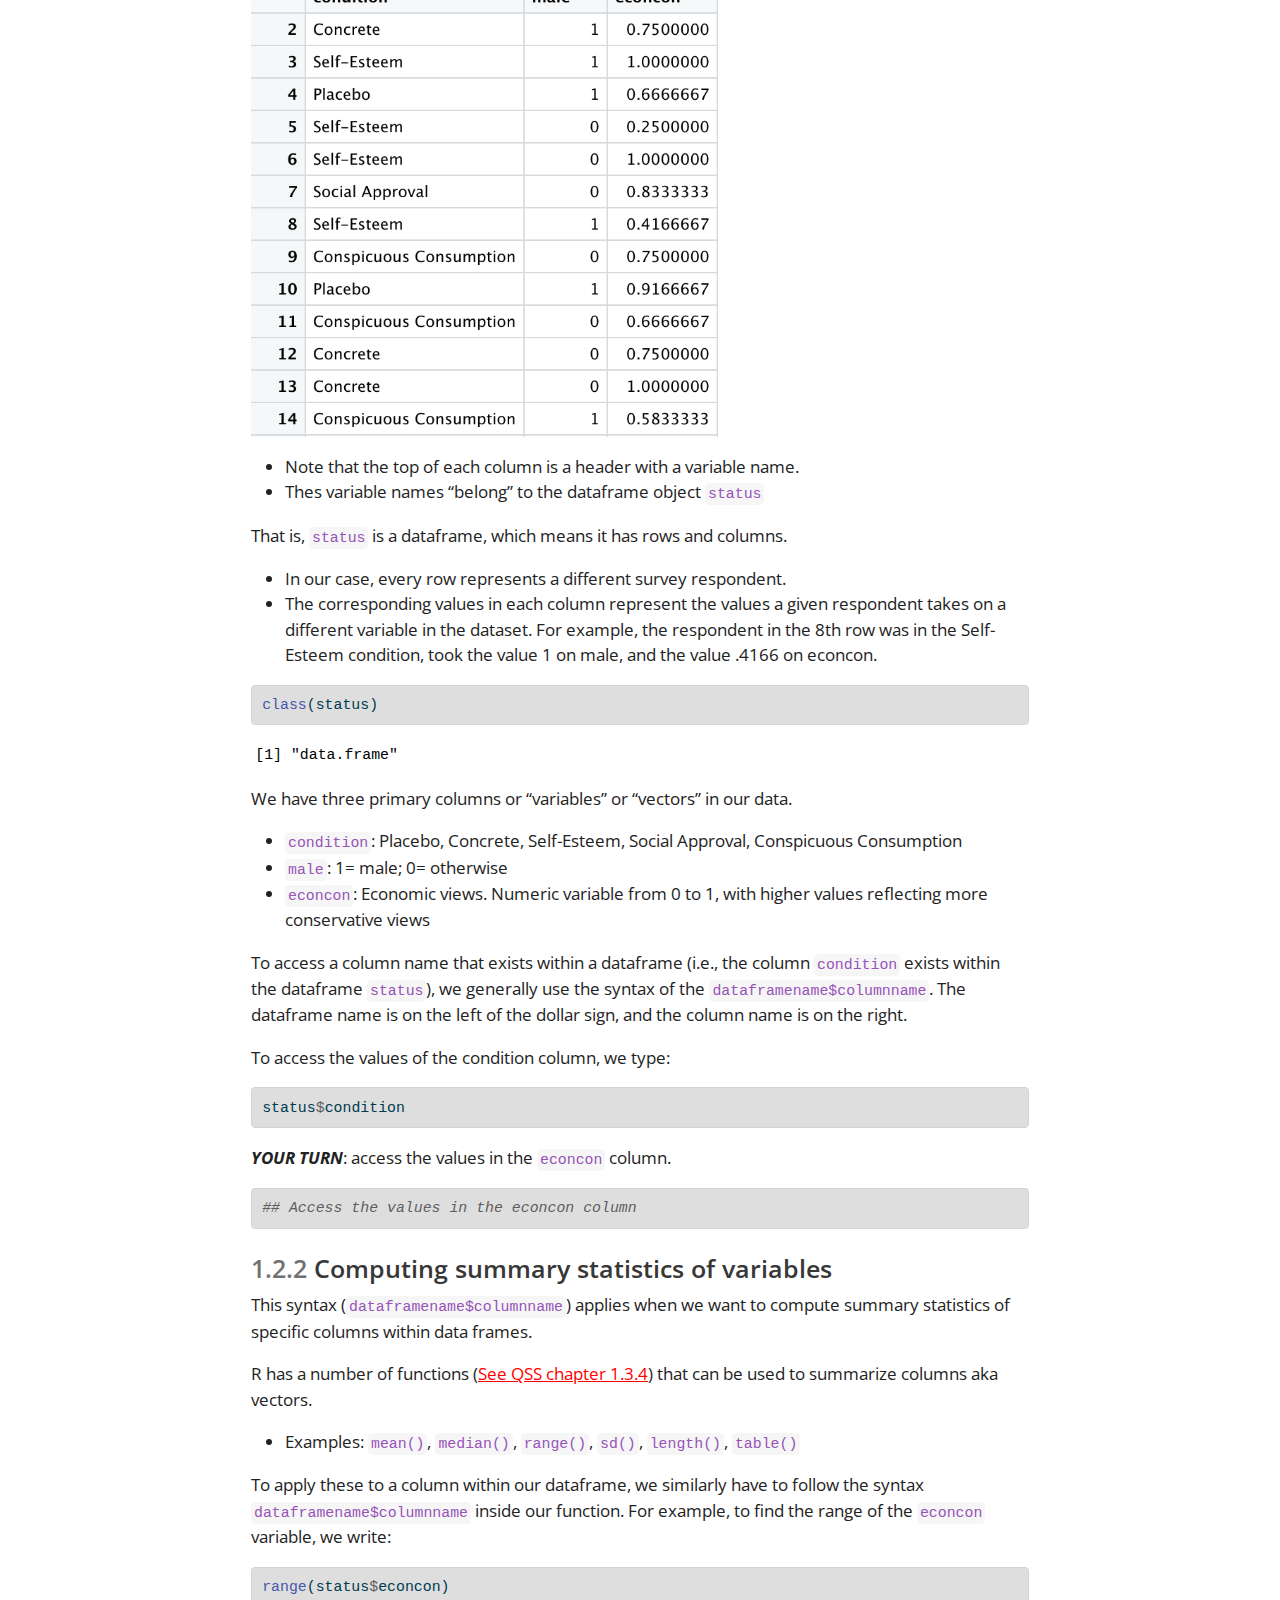
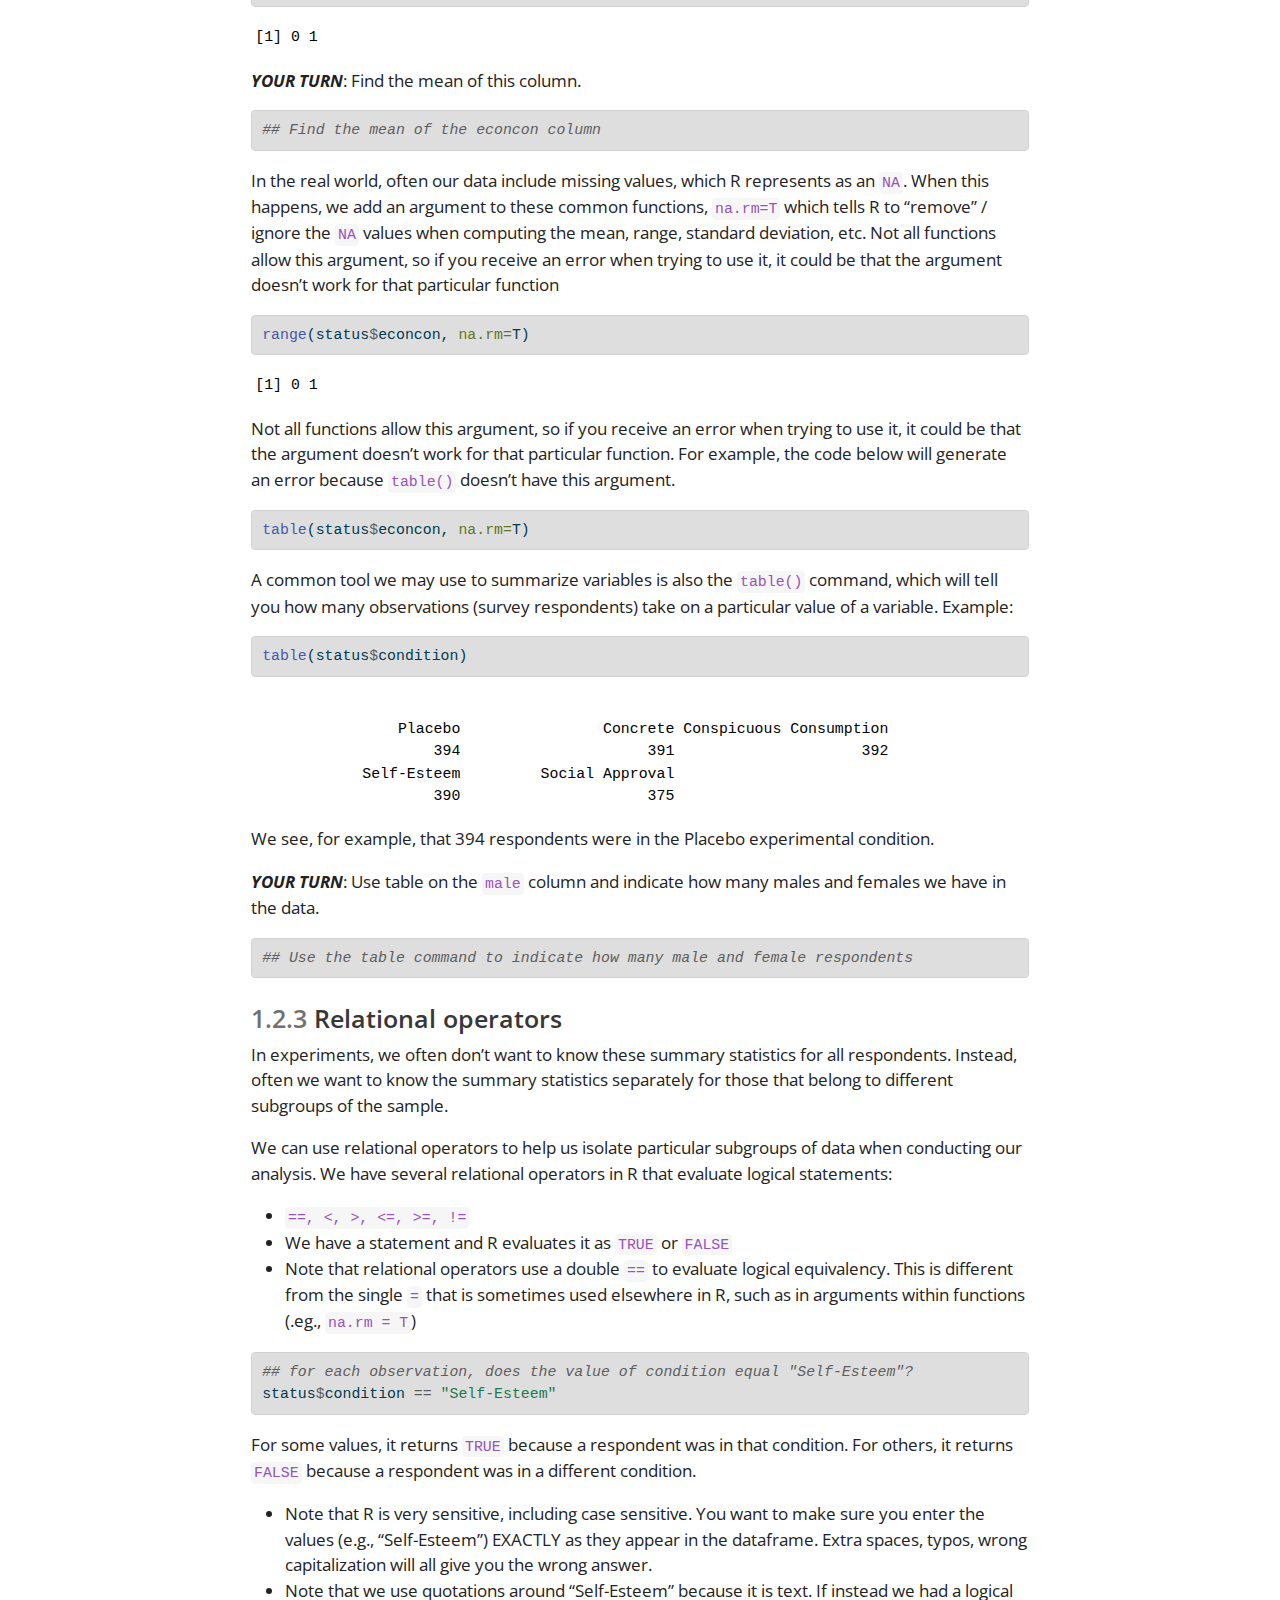
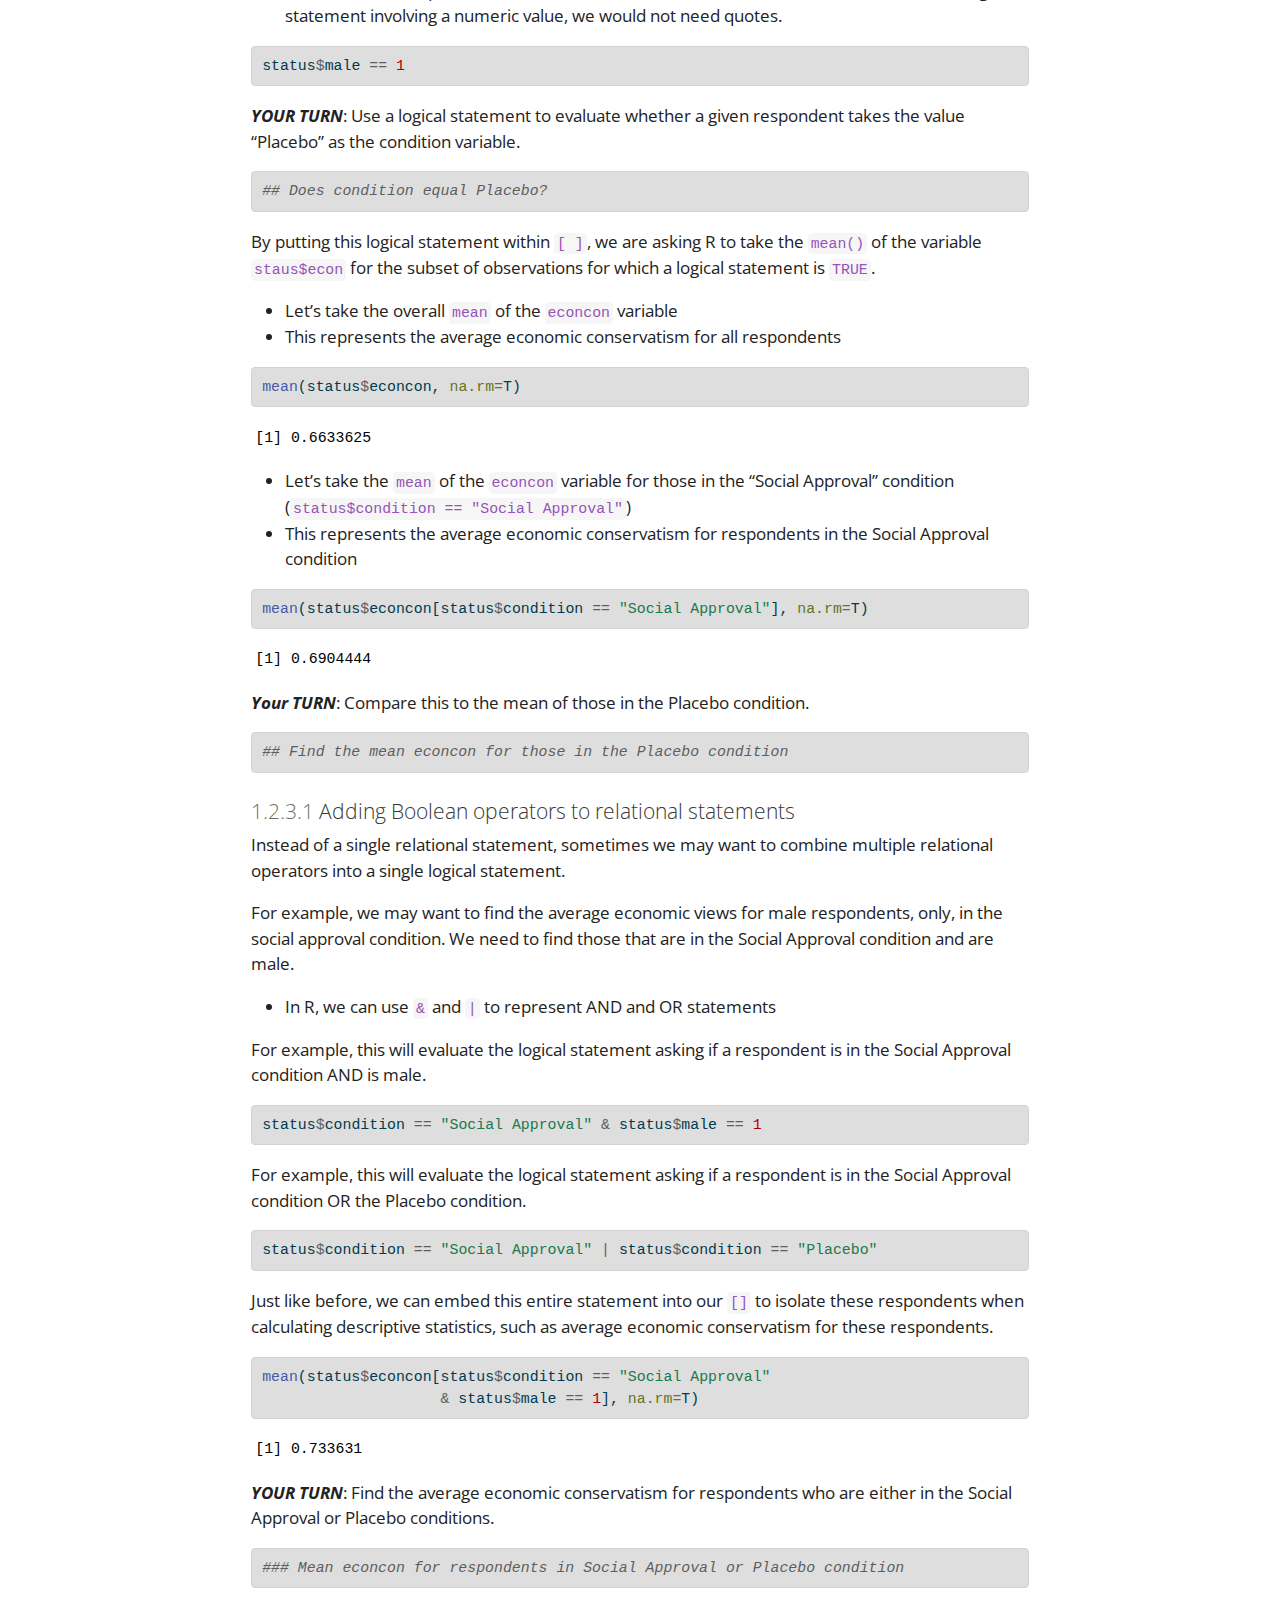
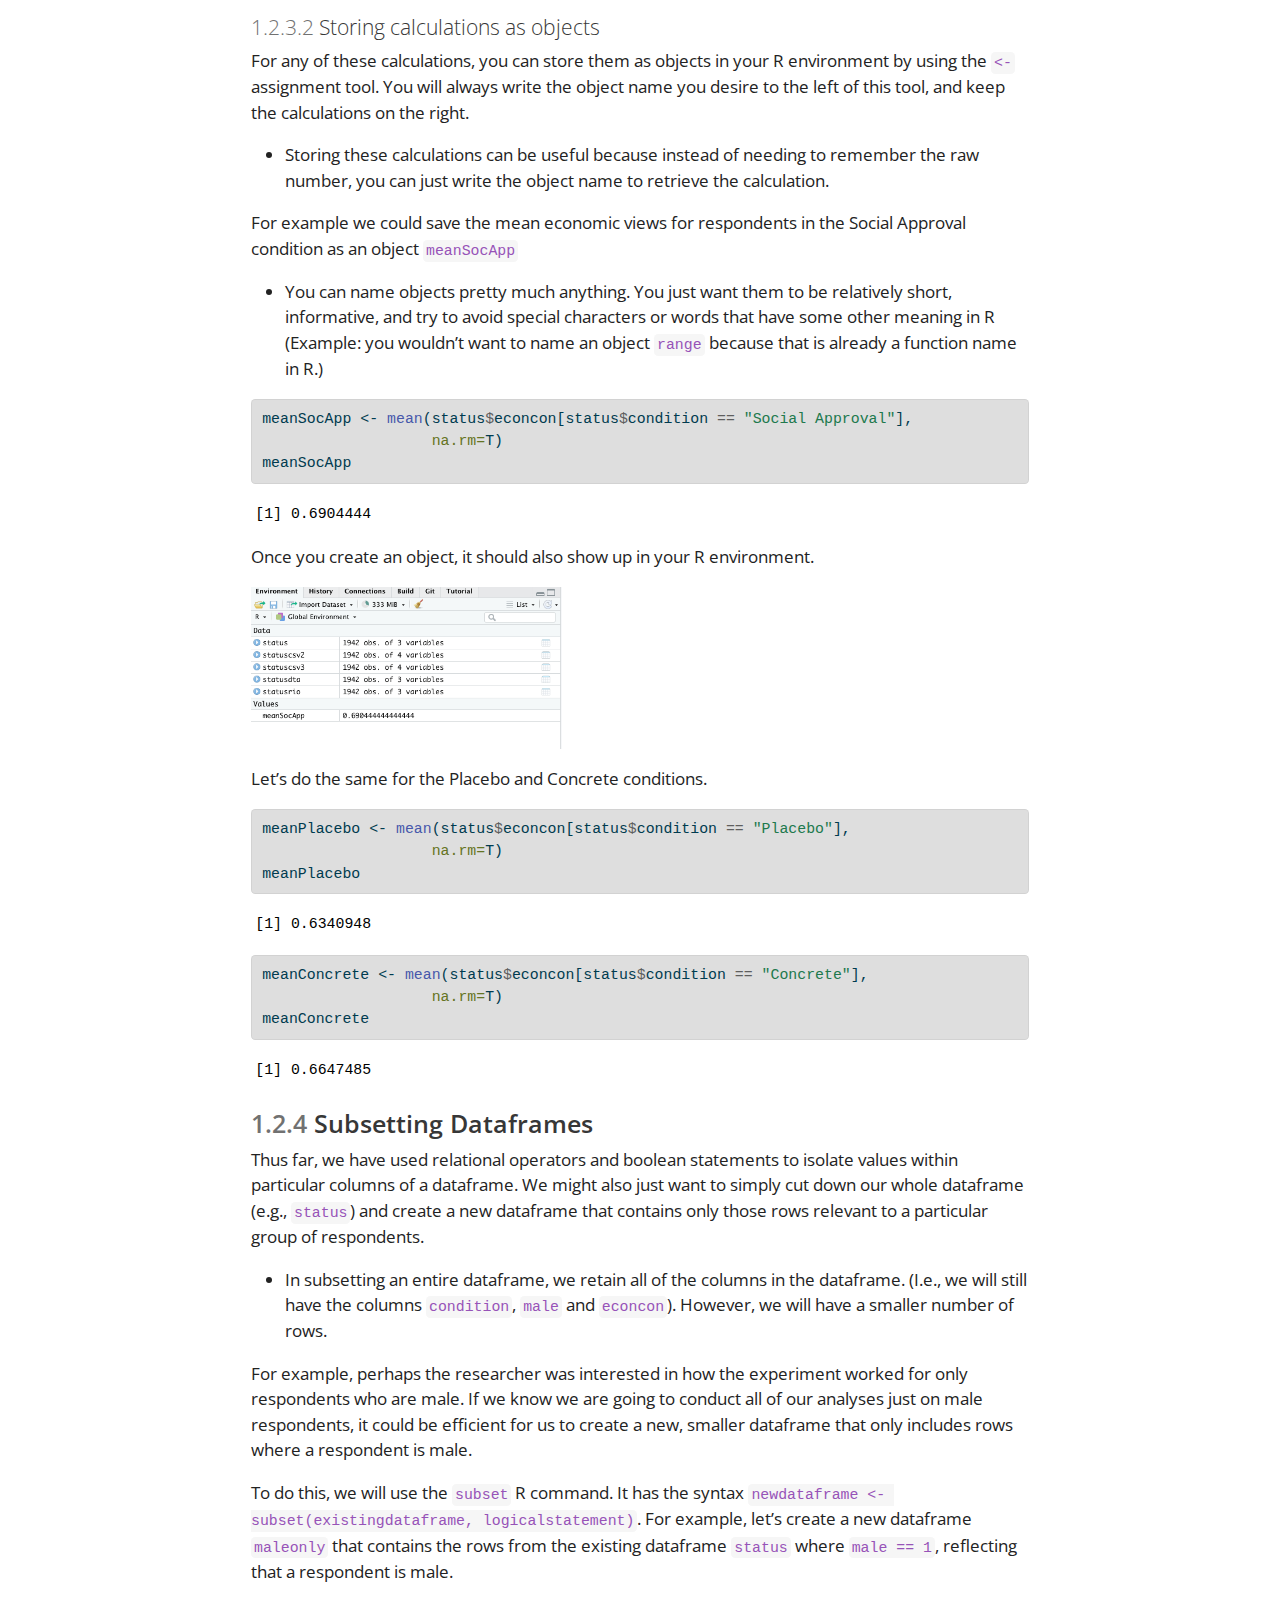
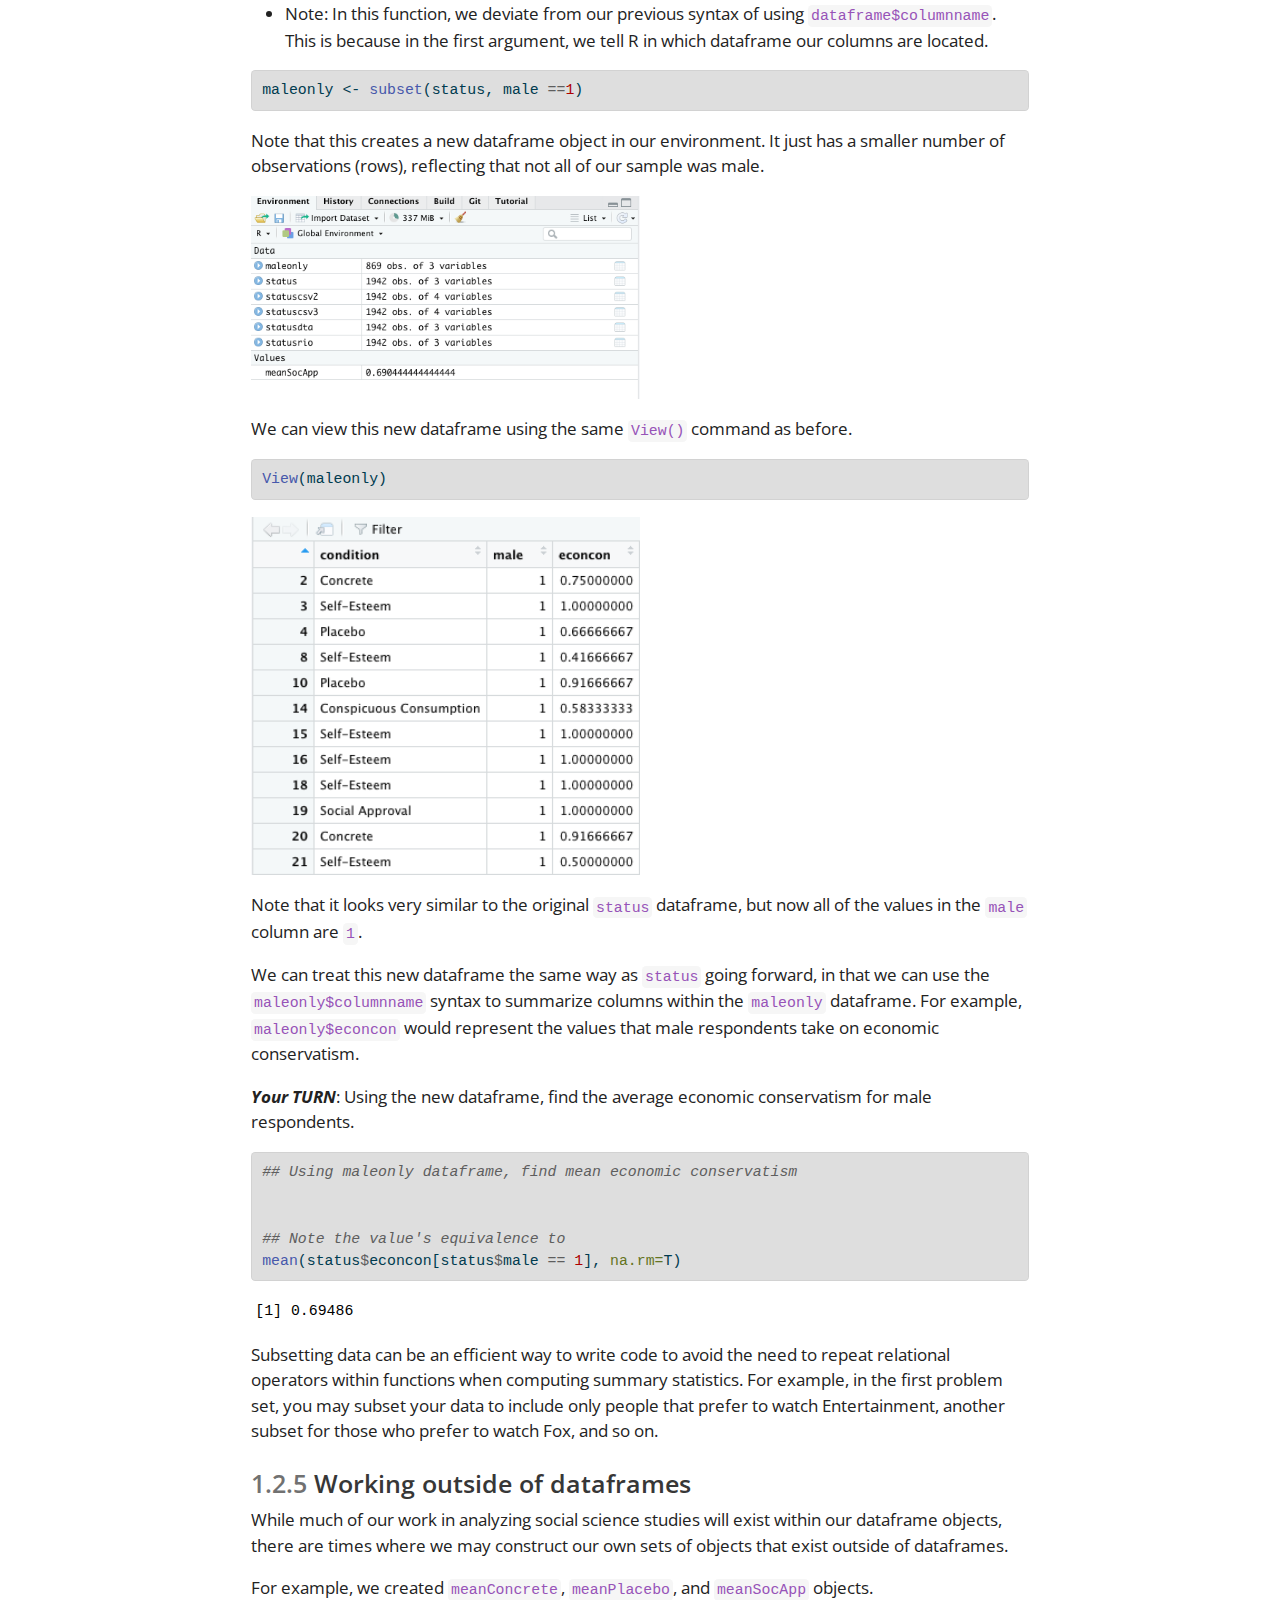
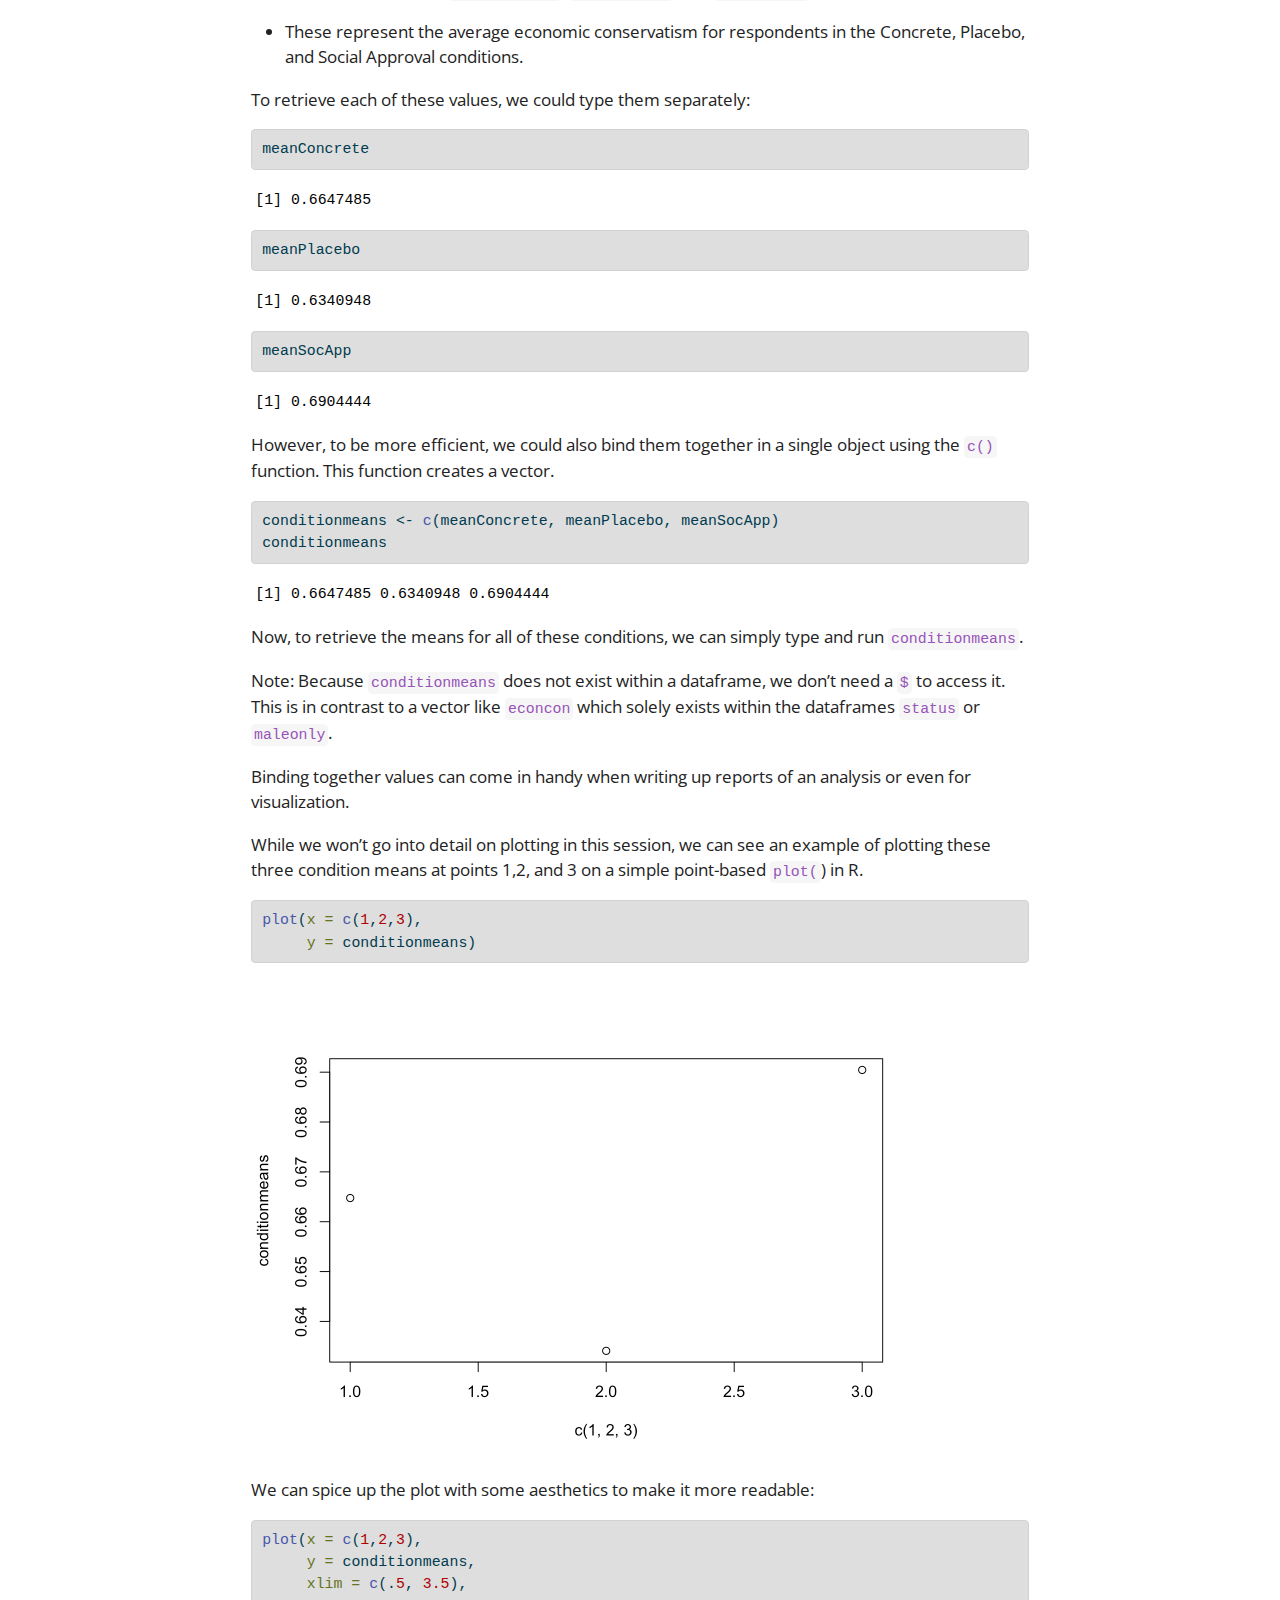
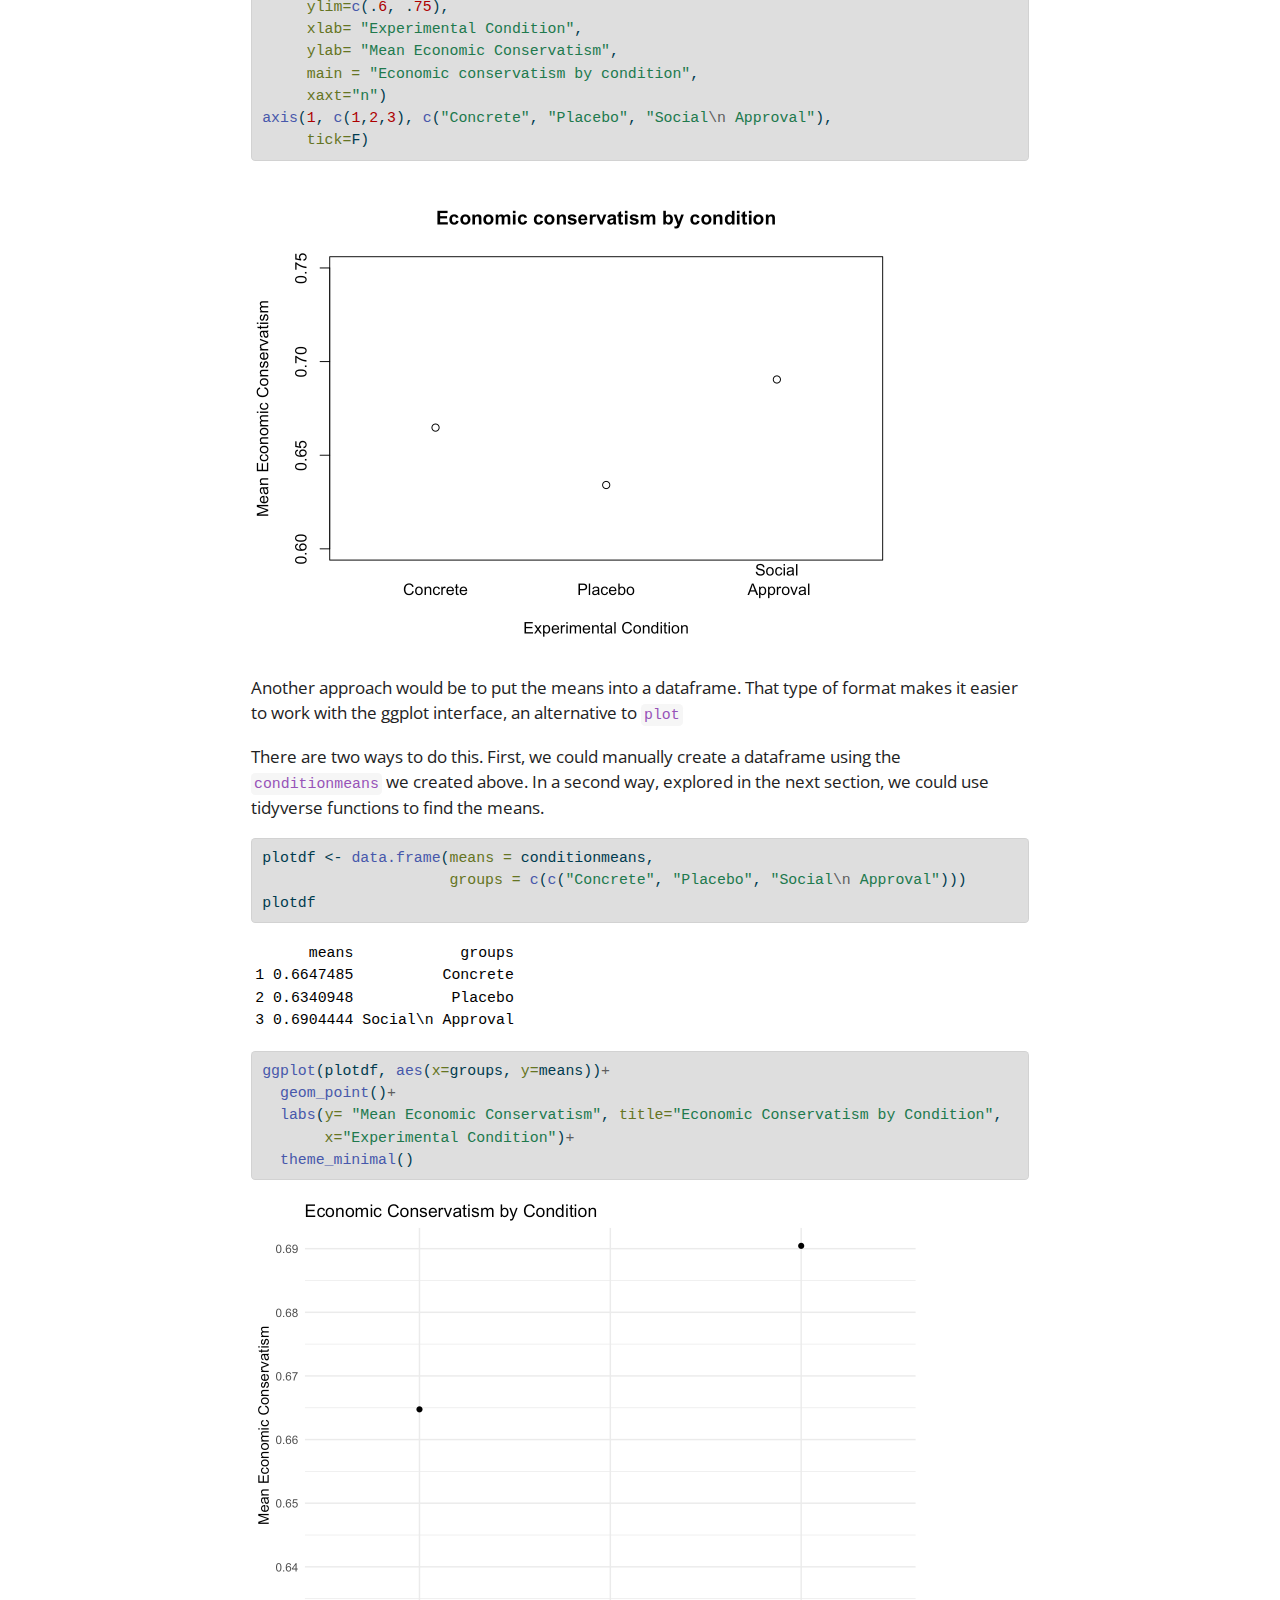
==== commit 8ea6620a: "add mediation" ====
--- a/docs/01-Experimentation.html
+++ b/docs/01-Experimentation.html
@@ -190,6 +190,12 @@
   <div class="sidebar-item-container"> 
   <a href="./09-LabExperiments.html" class="sidebar-item-text sidebar-link">
  <span class="menu-text"><span class="chapter-number">9</span>&nbsp; <span class="chapter-title">Lab Experiments and Behavioral Games</span></span></a>
+  </div>
+</li>
+        <li class="sidebar-item">
+  <div class="sidebar-item-container"> 
+  <a href="./10-Mediation.html" class="sidebar-item-text sidebar-link">
+ <span class="menu-text"><span class="chapter-number">10</span>&nbsp; <span class="chapter-title">Mediation</span></span></a>
   </div>
 </li>
     </ul>
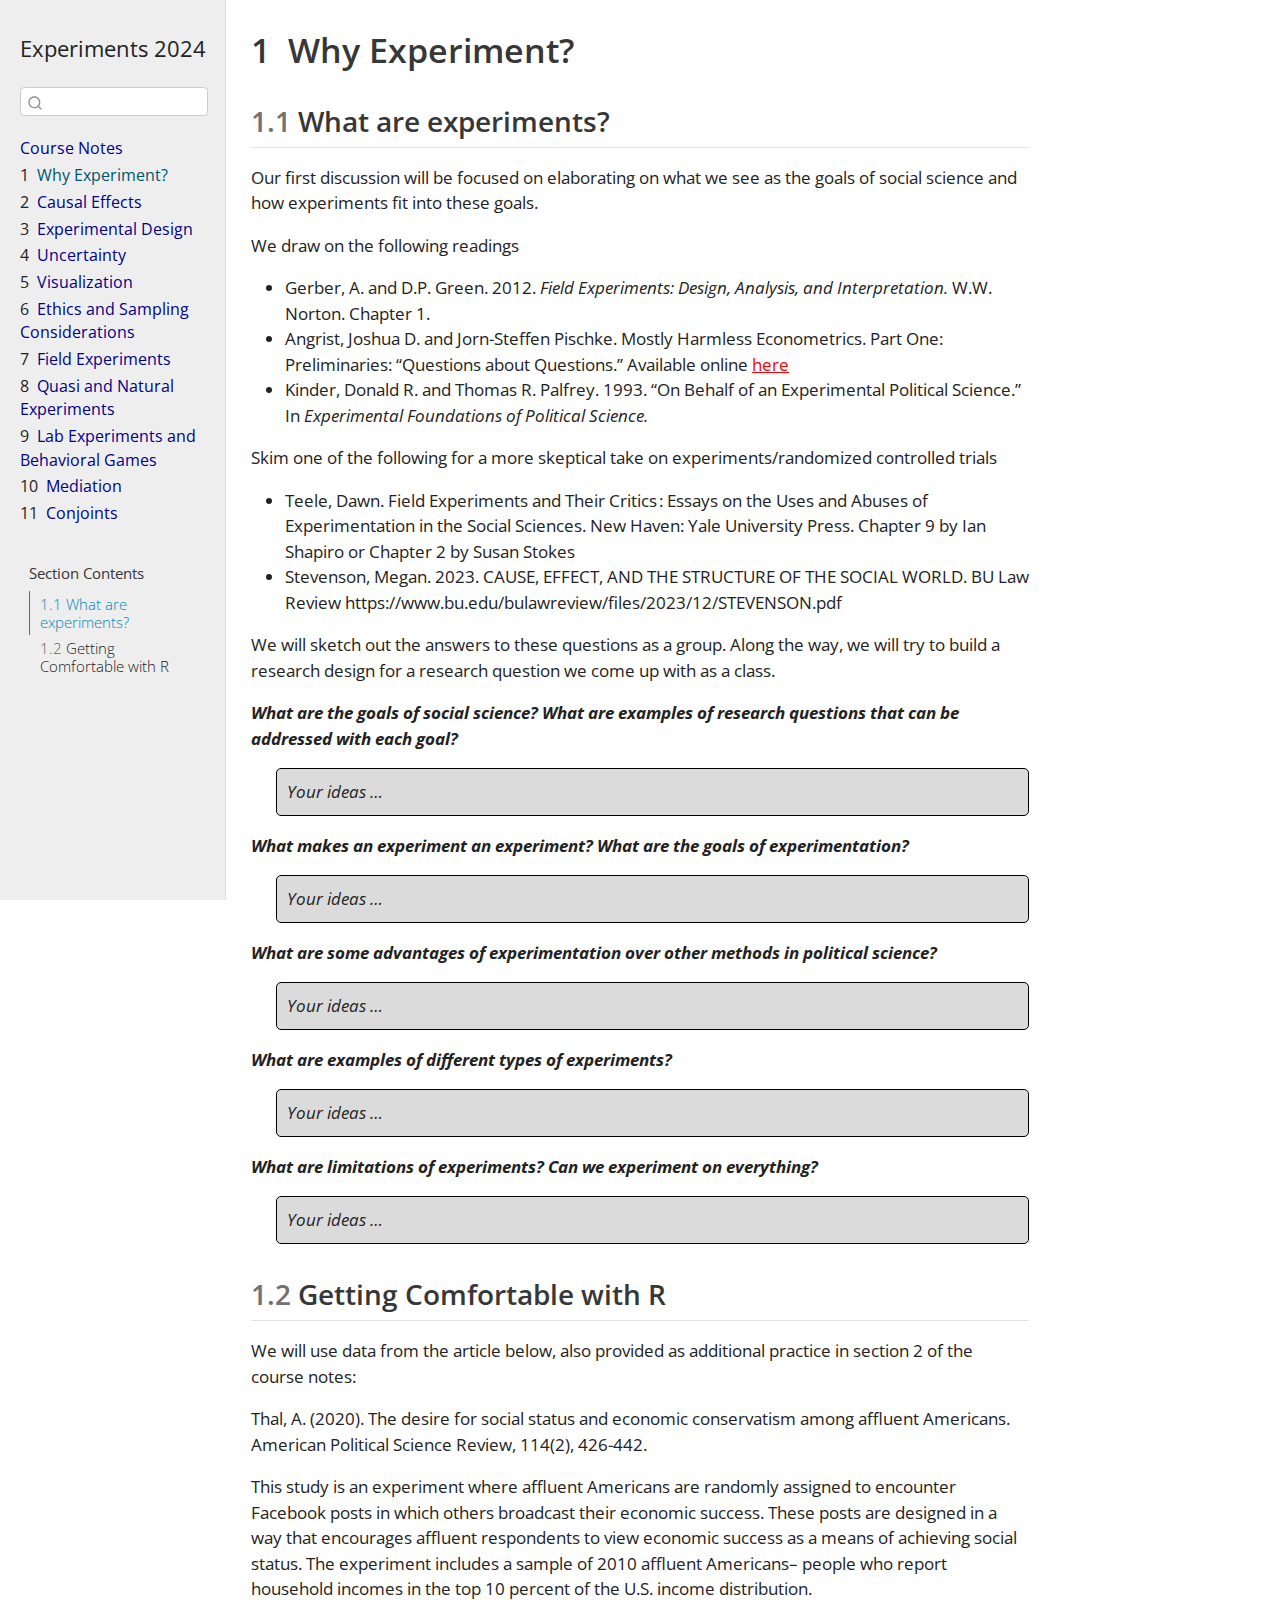
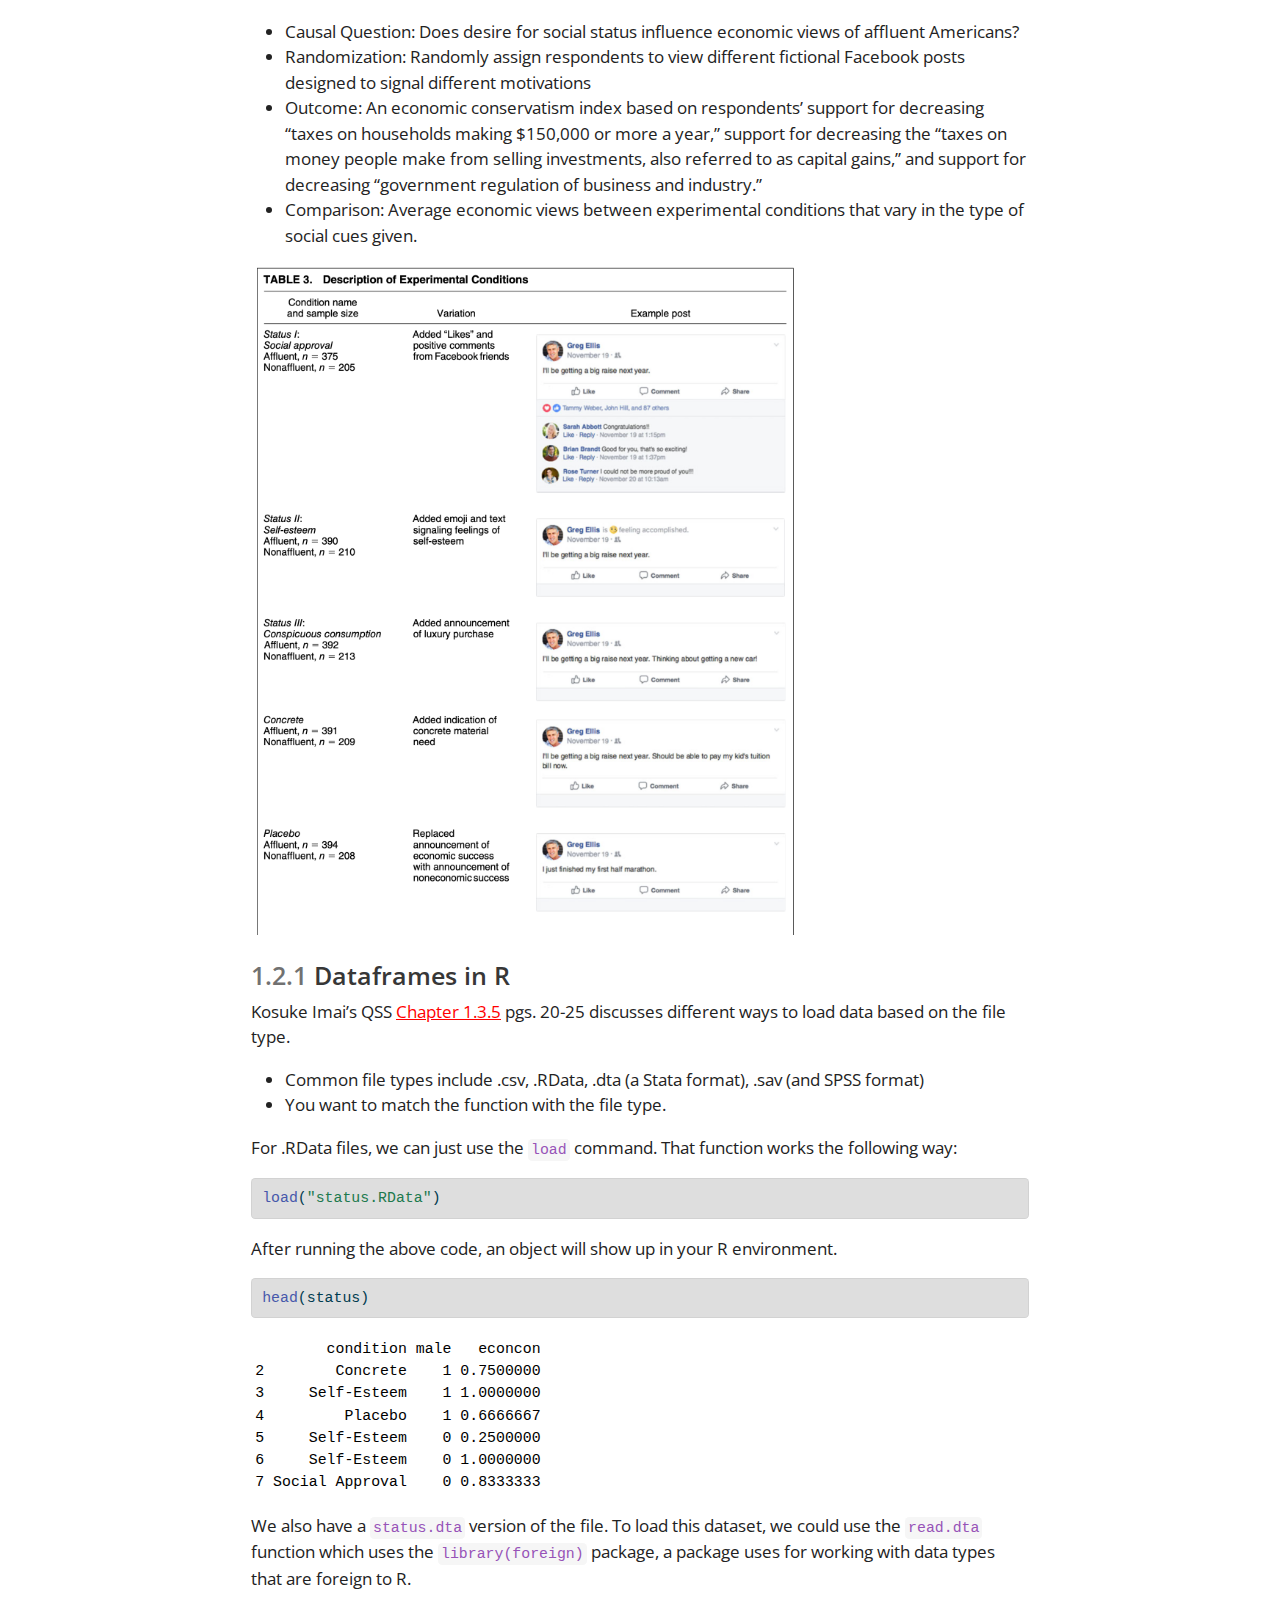
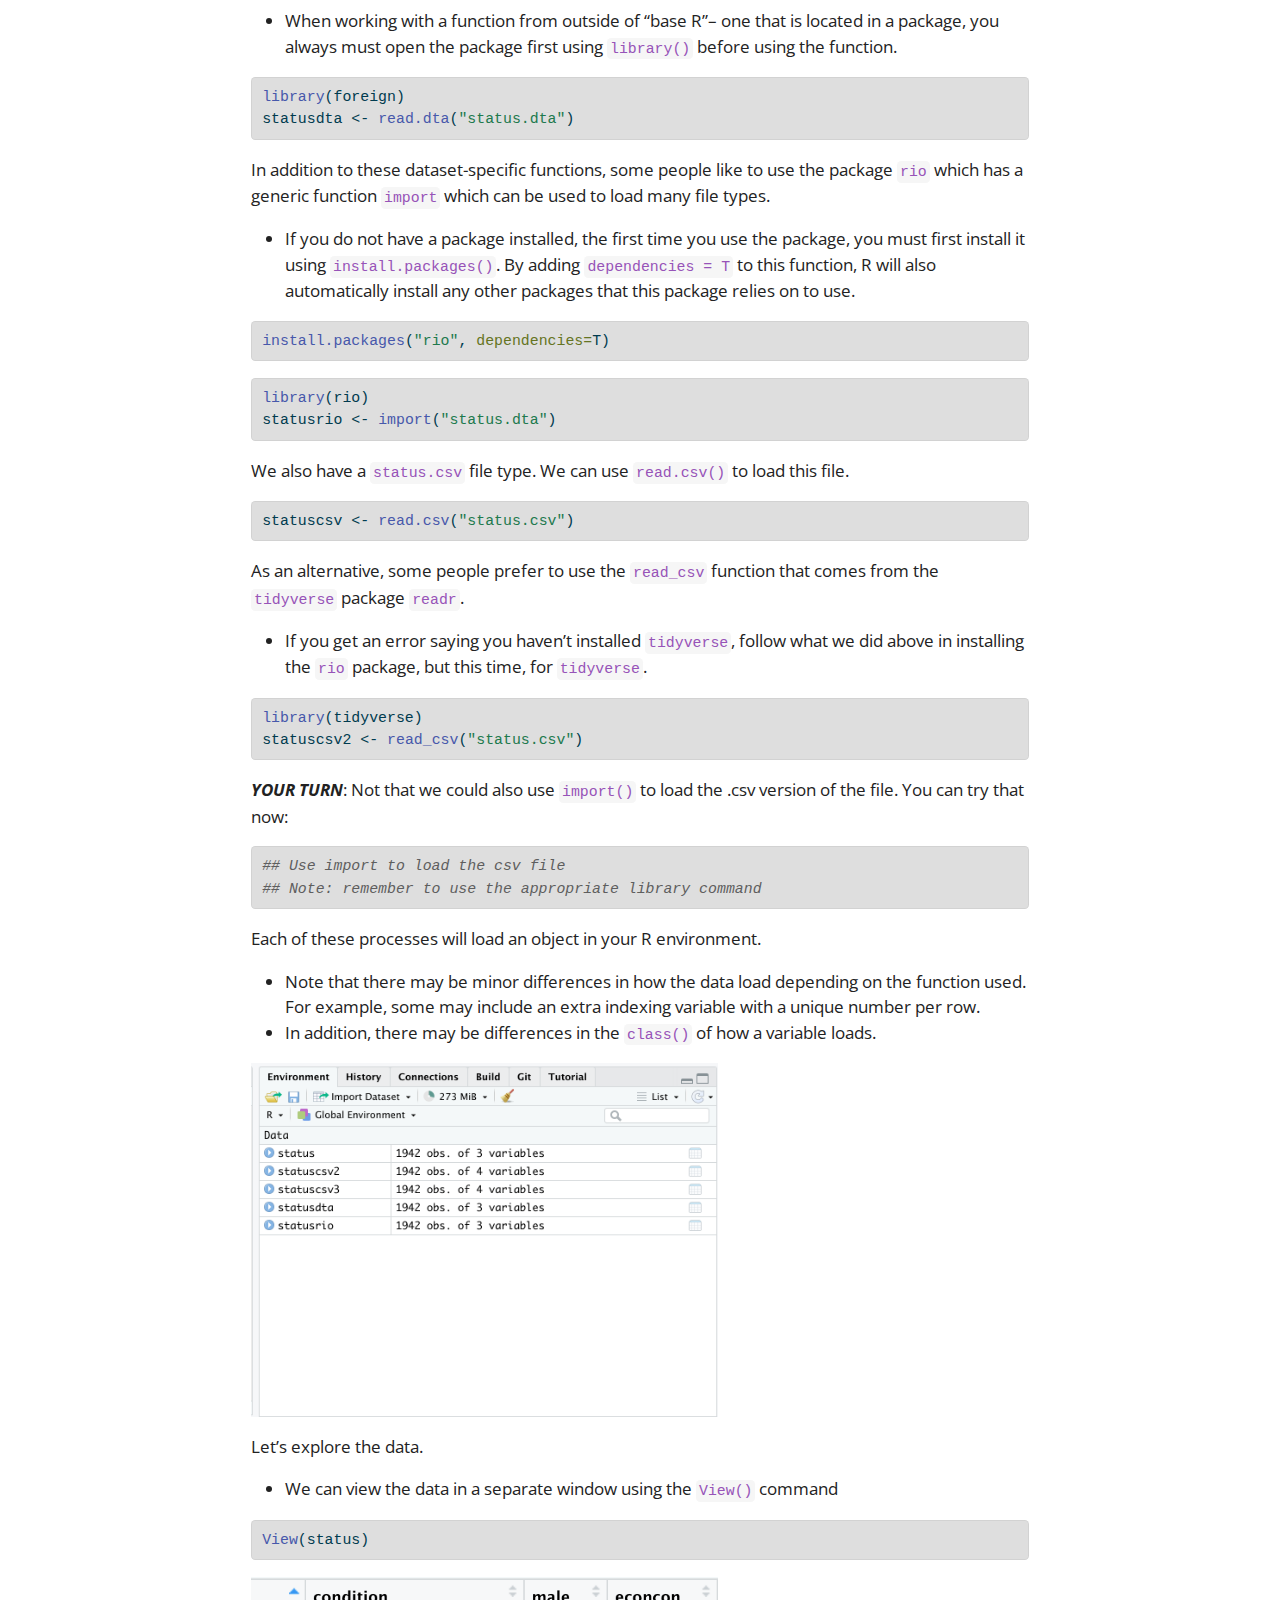
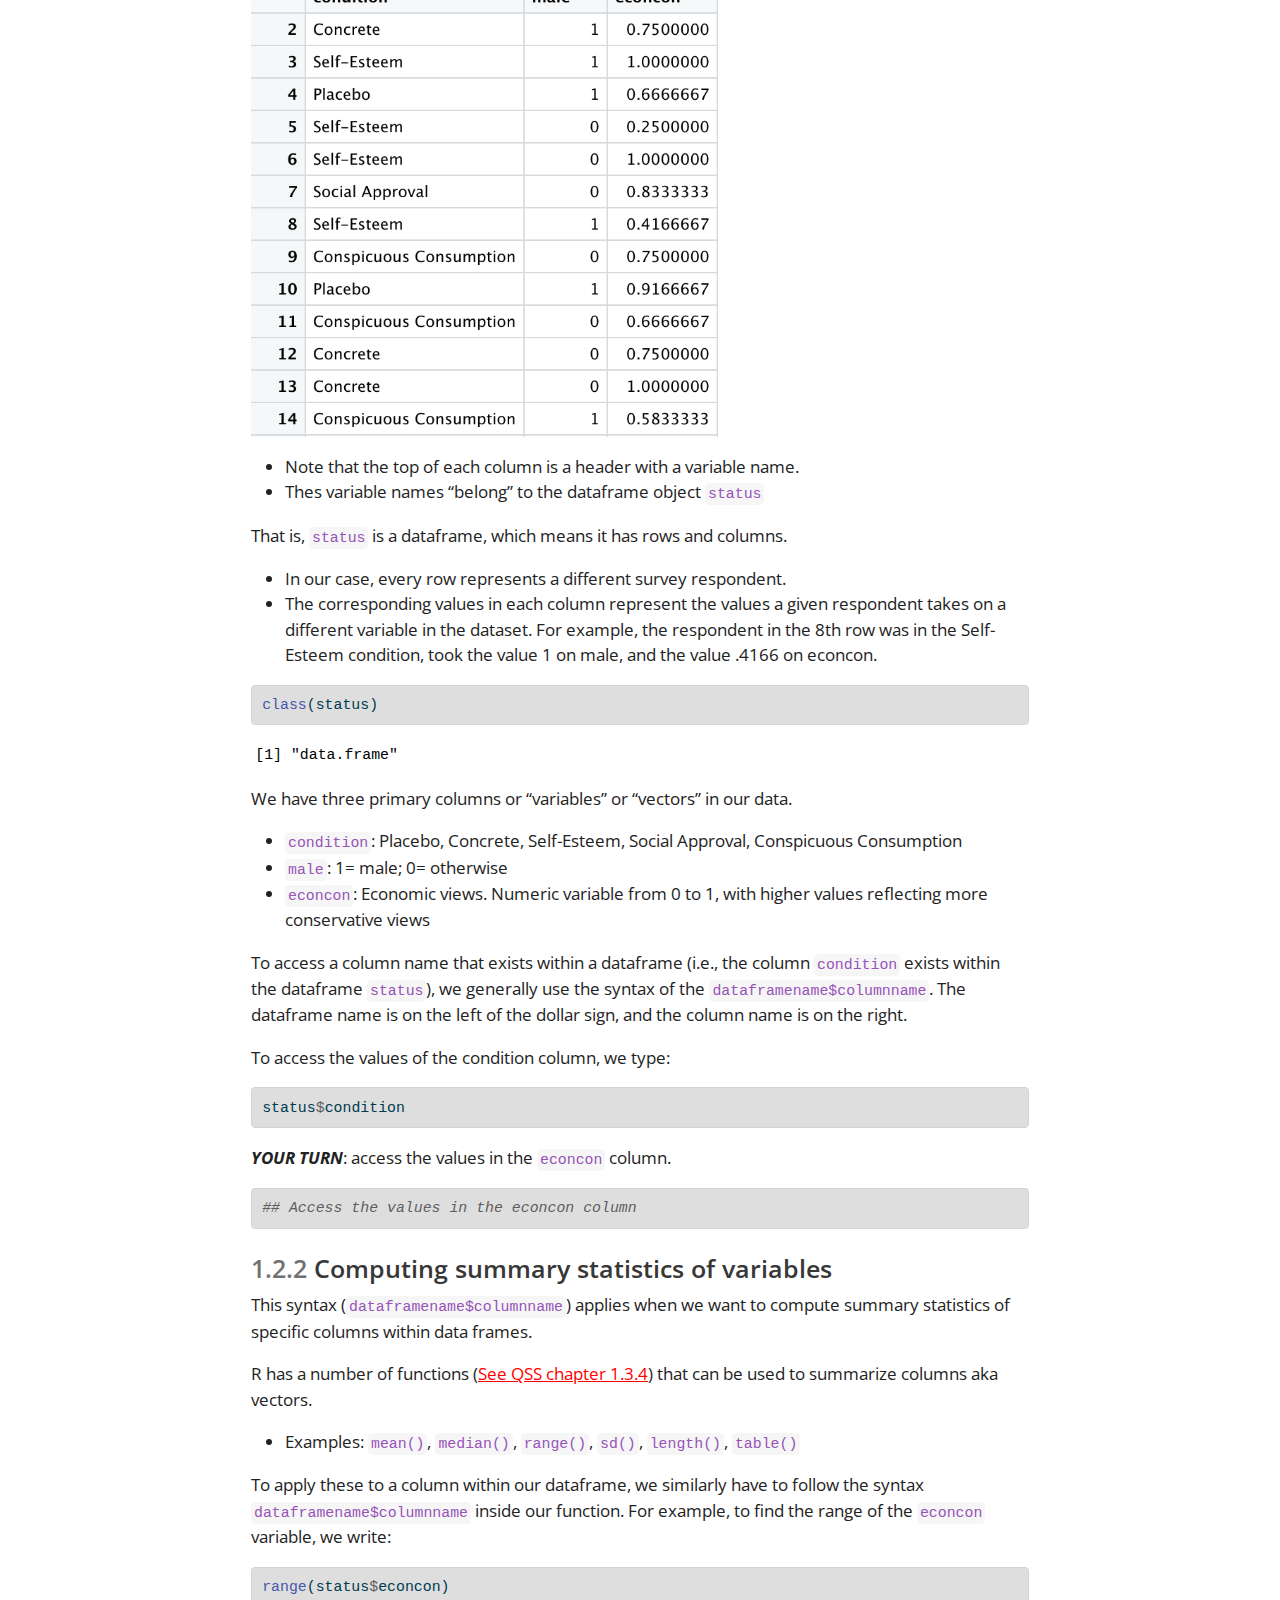
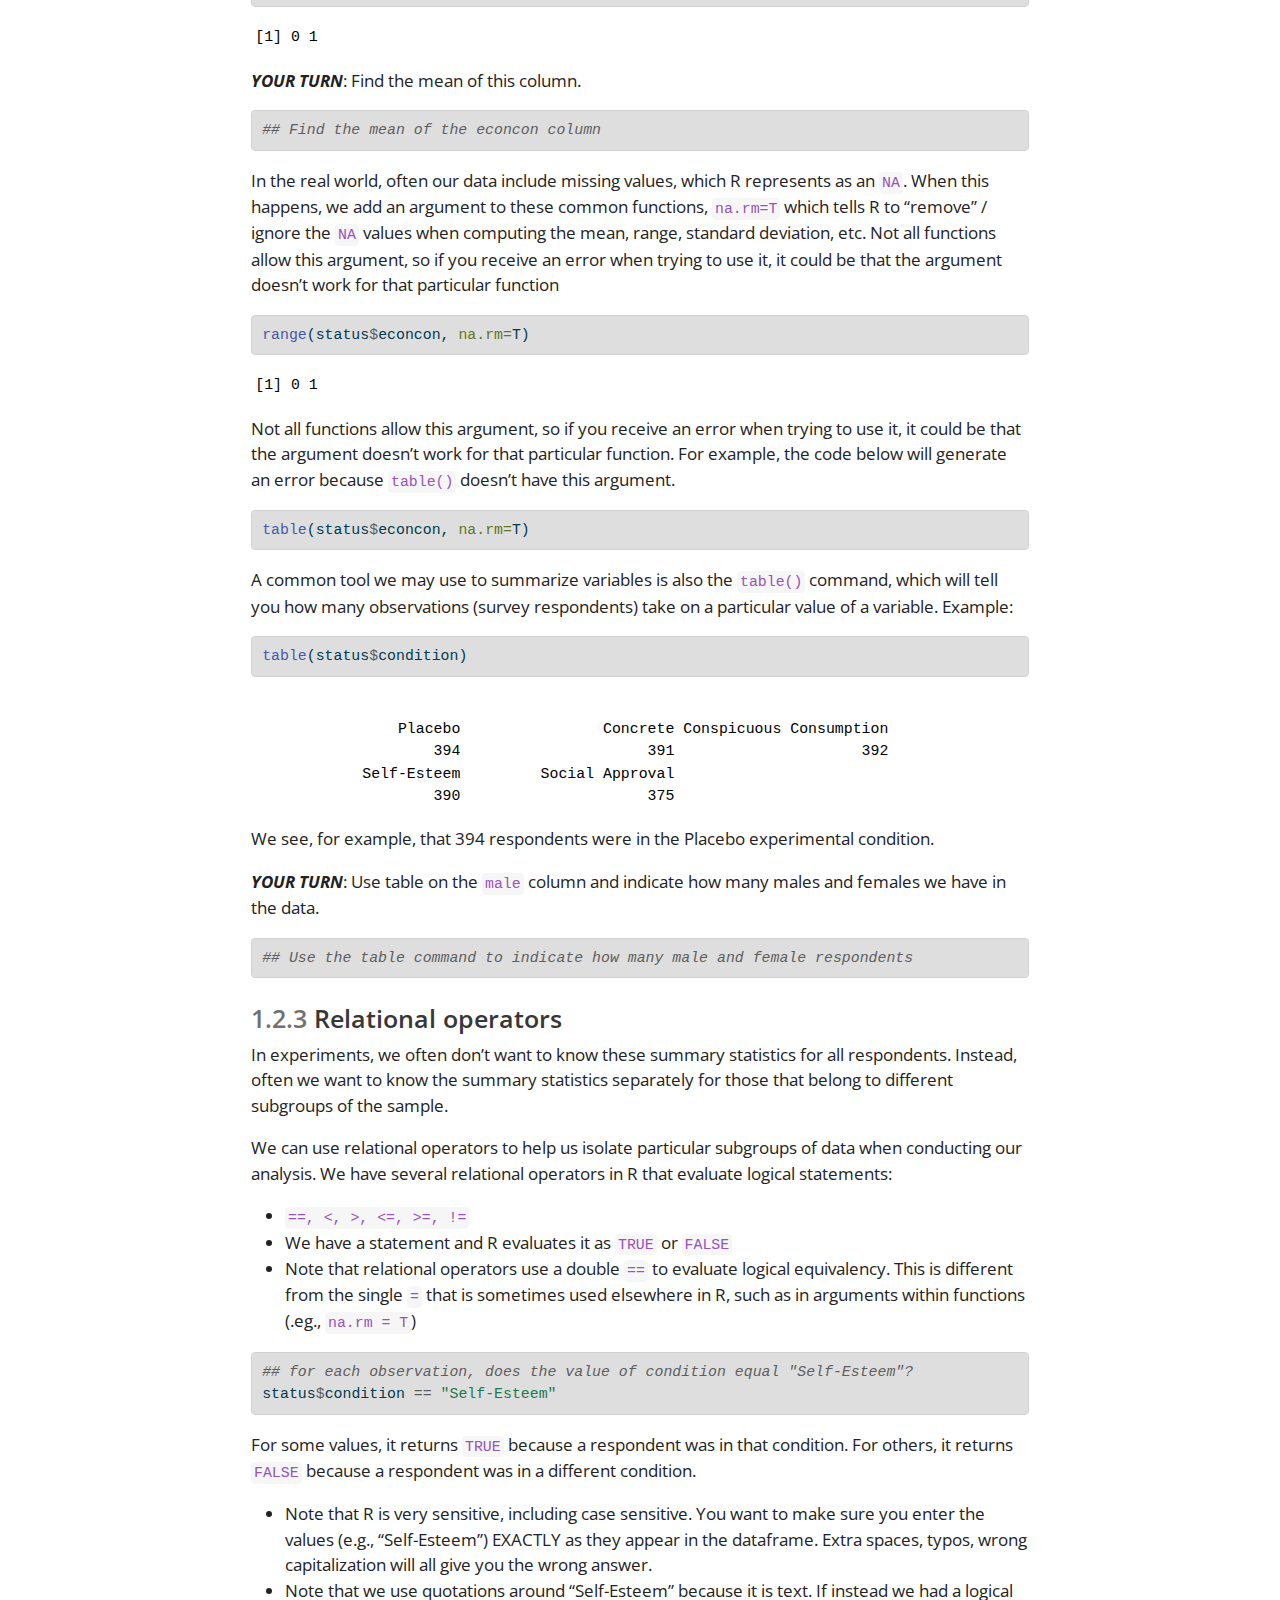
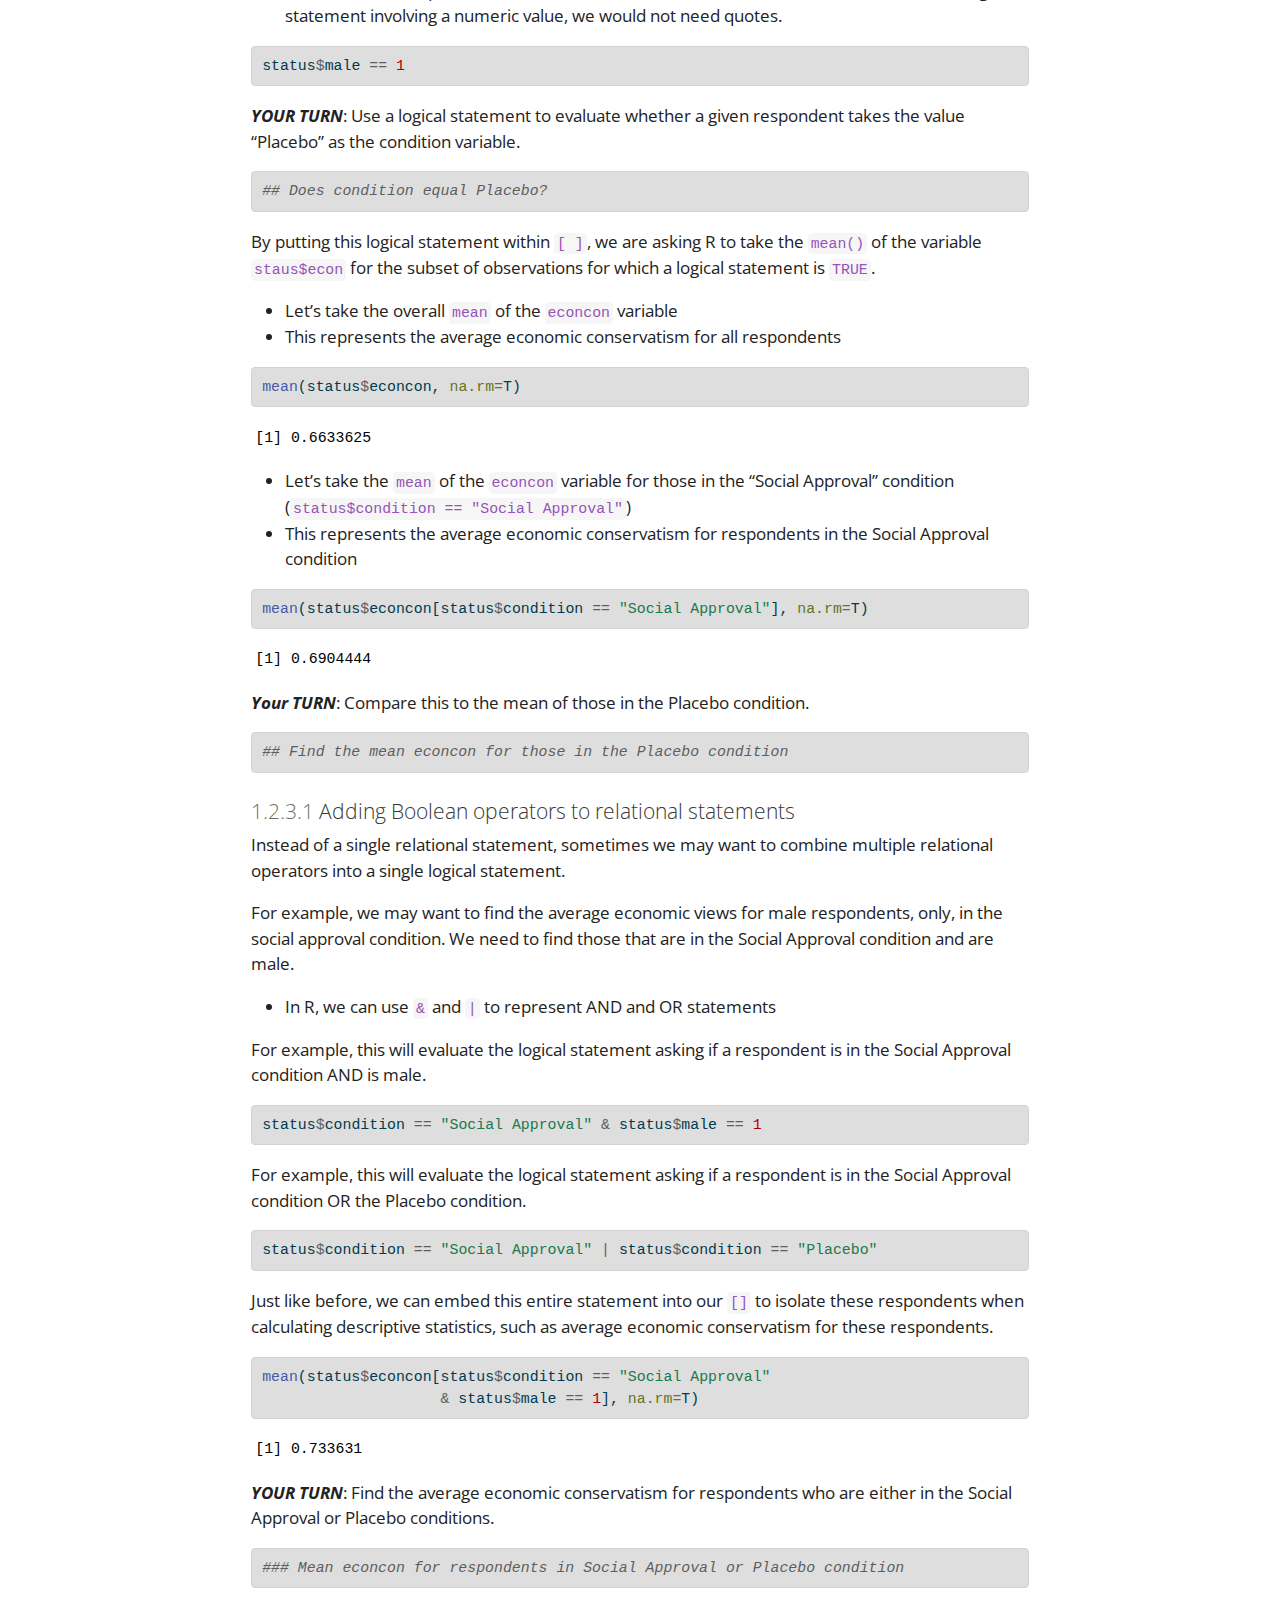
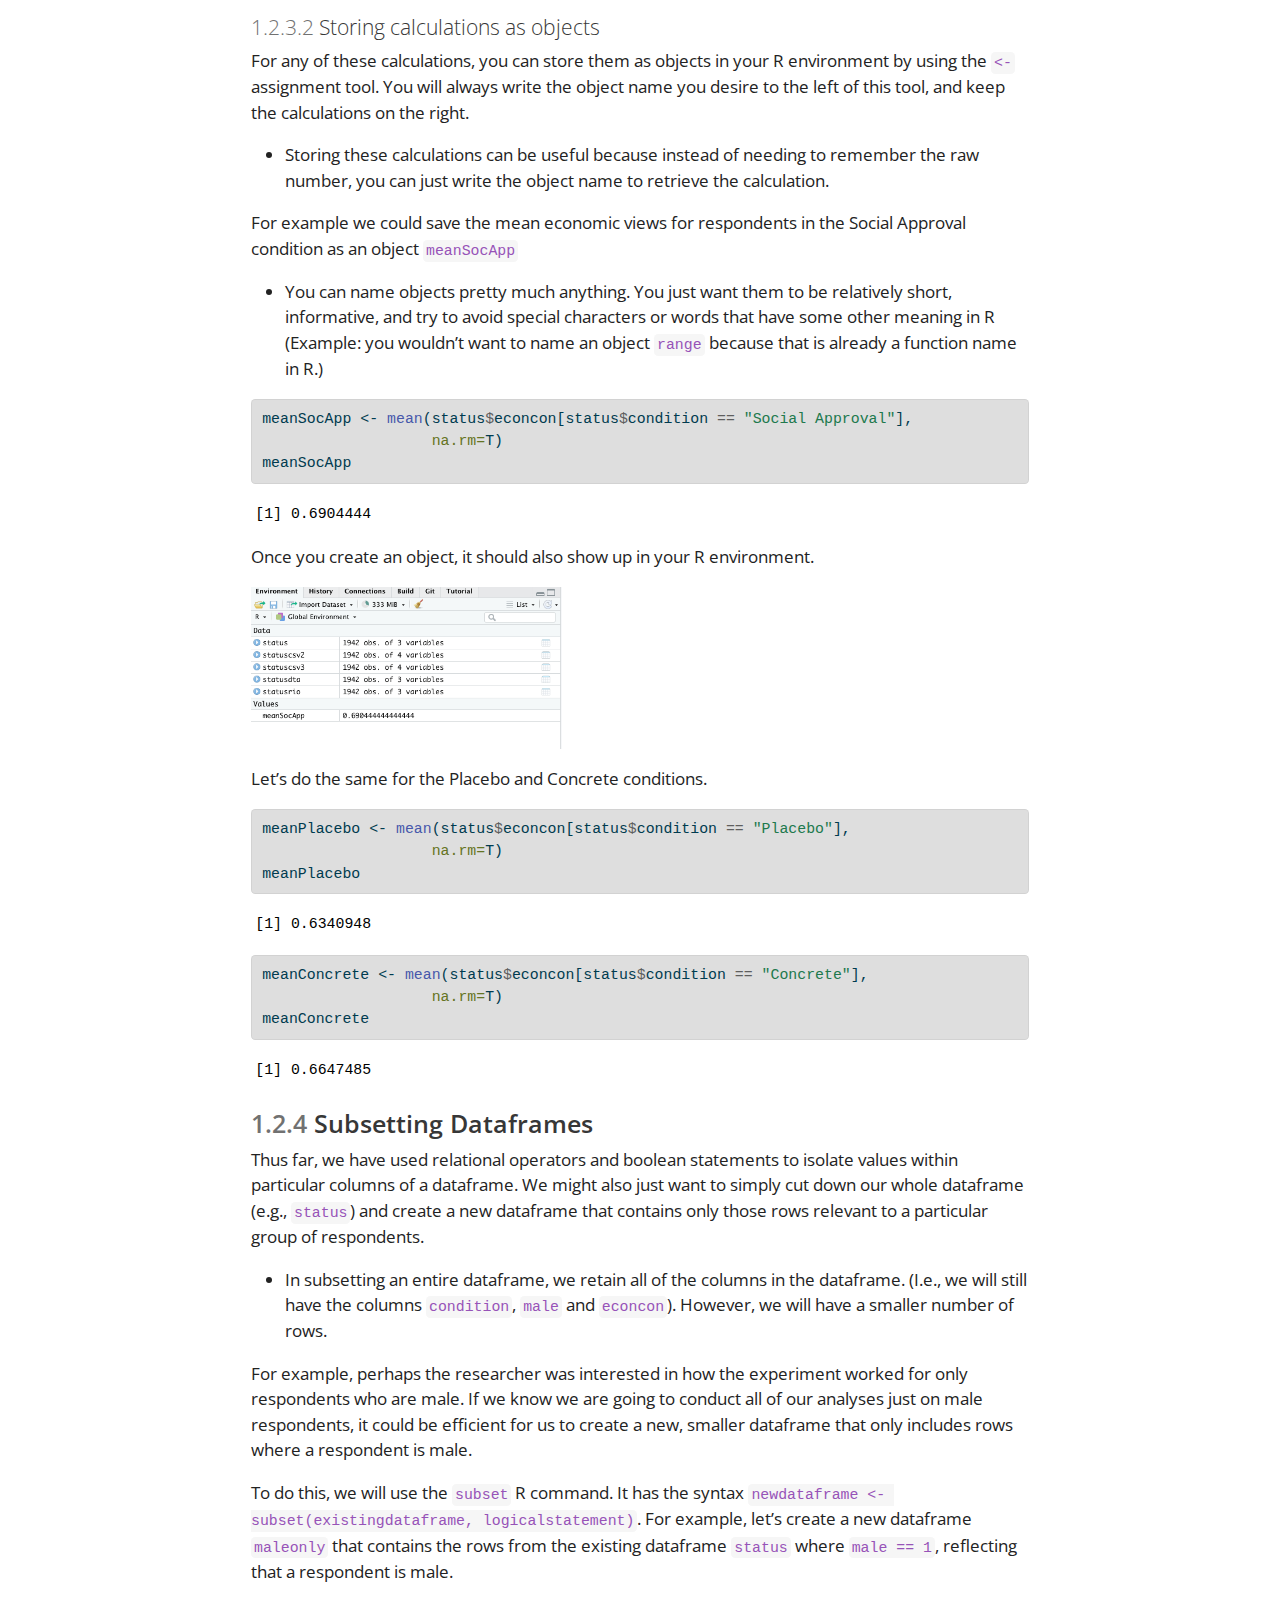
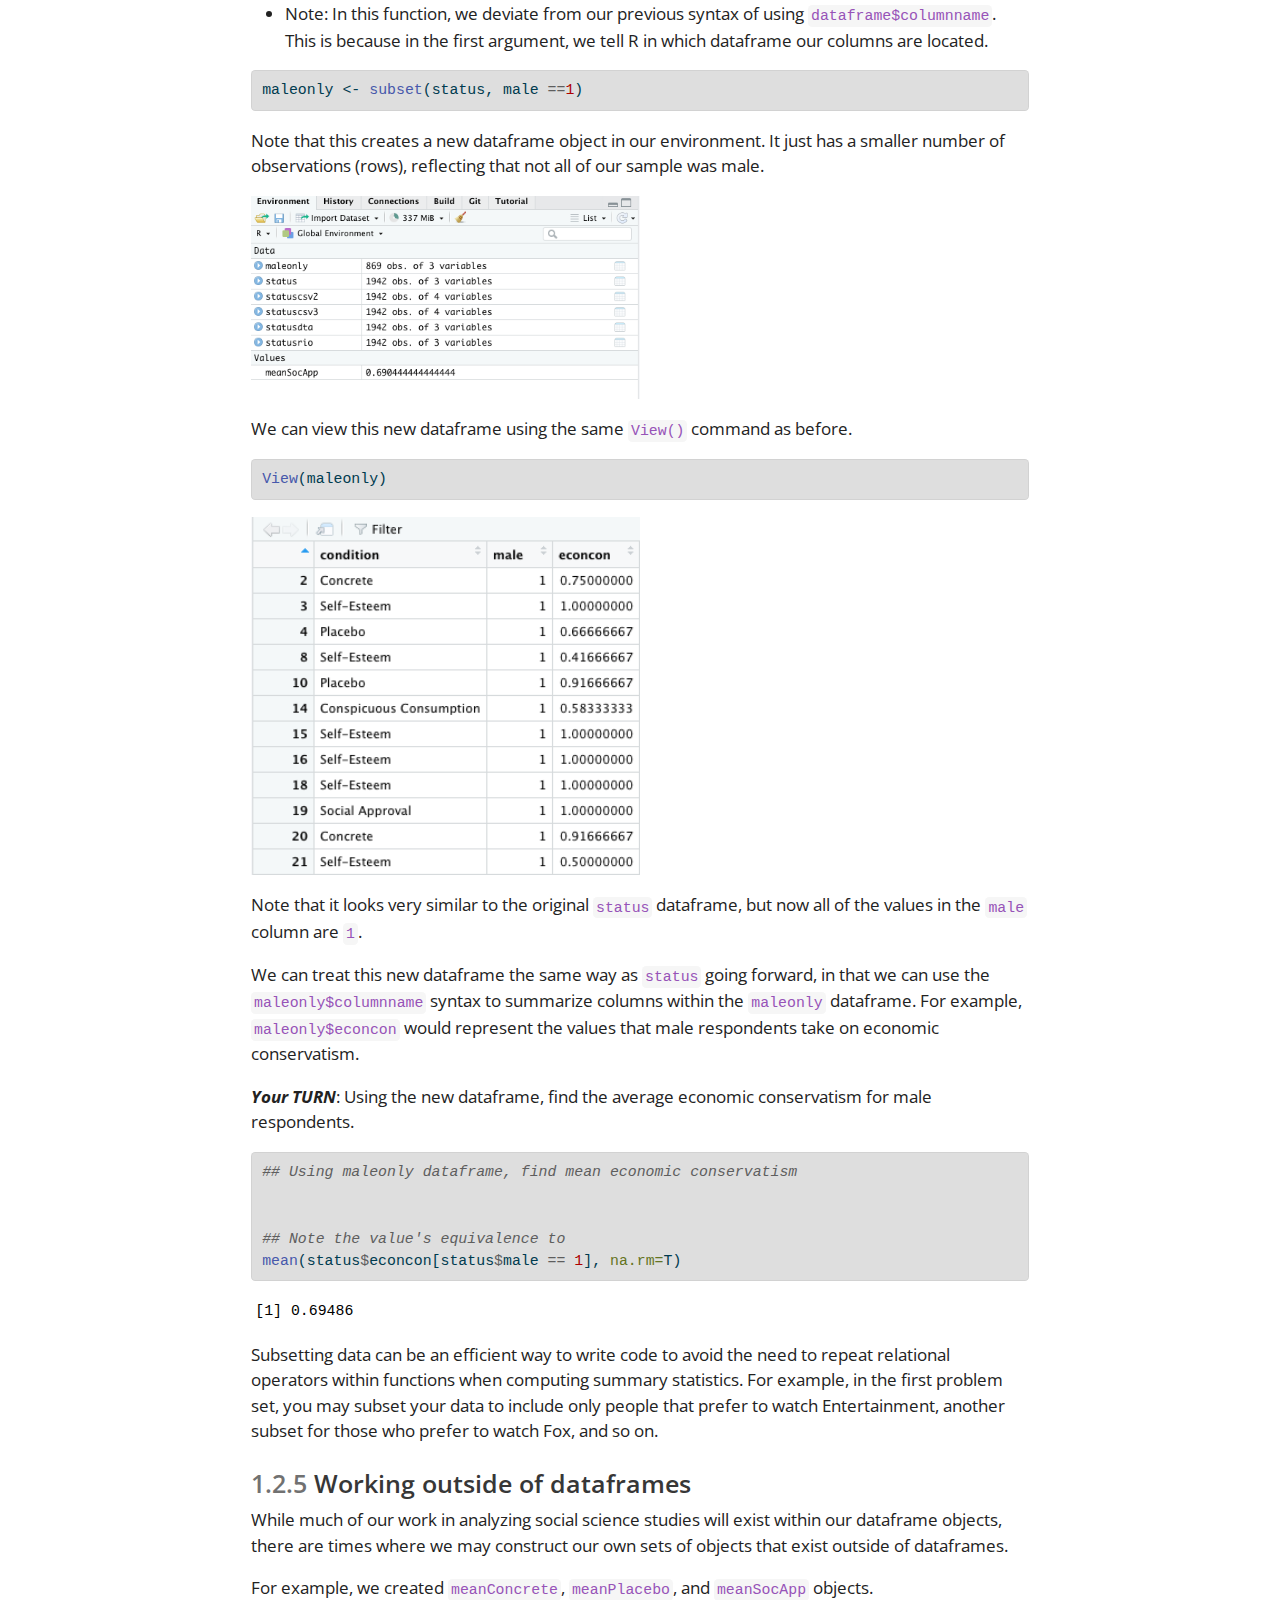
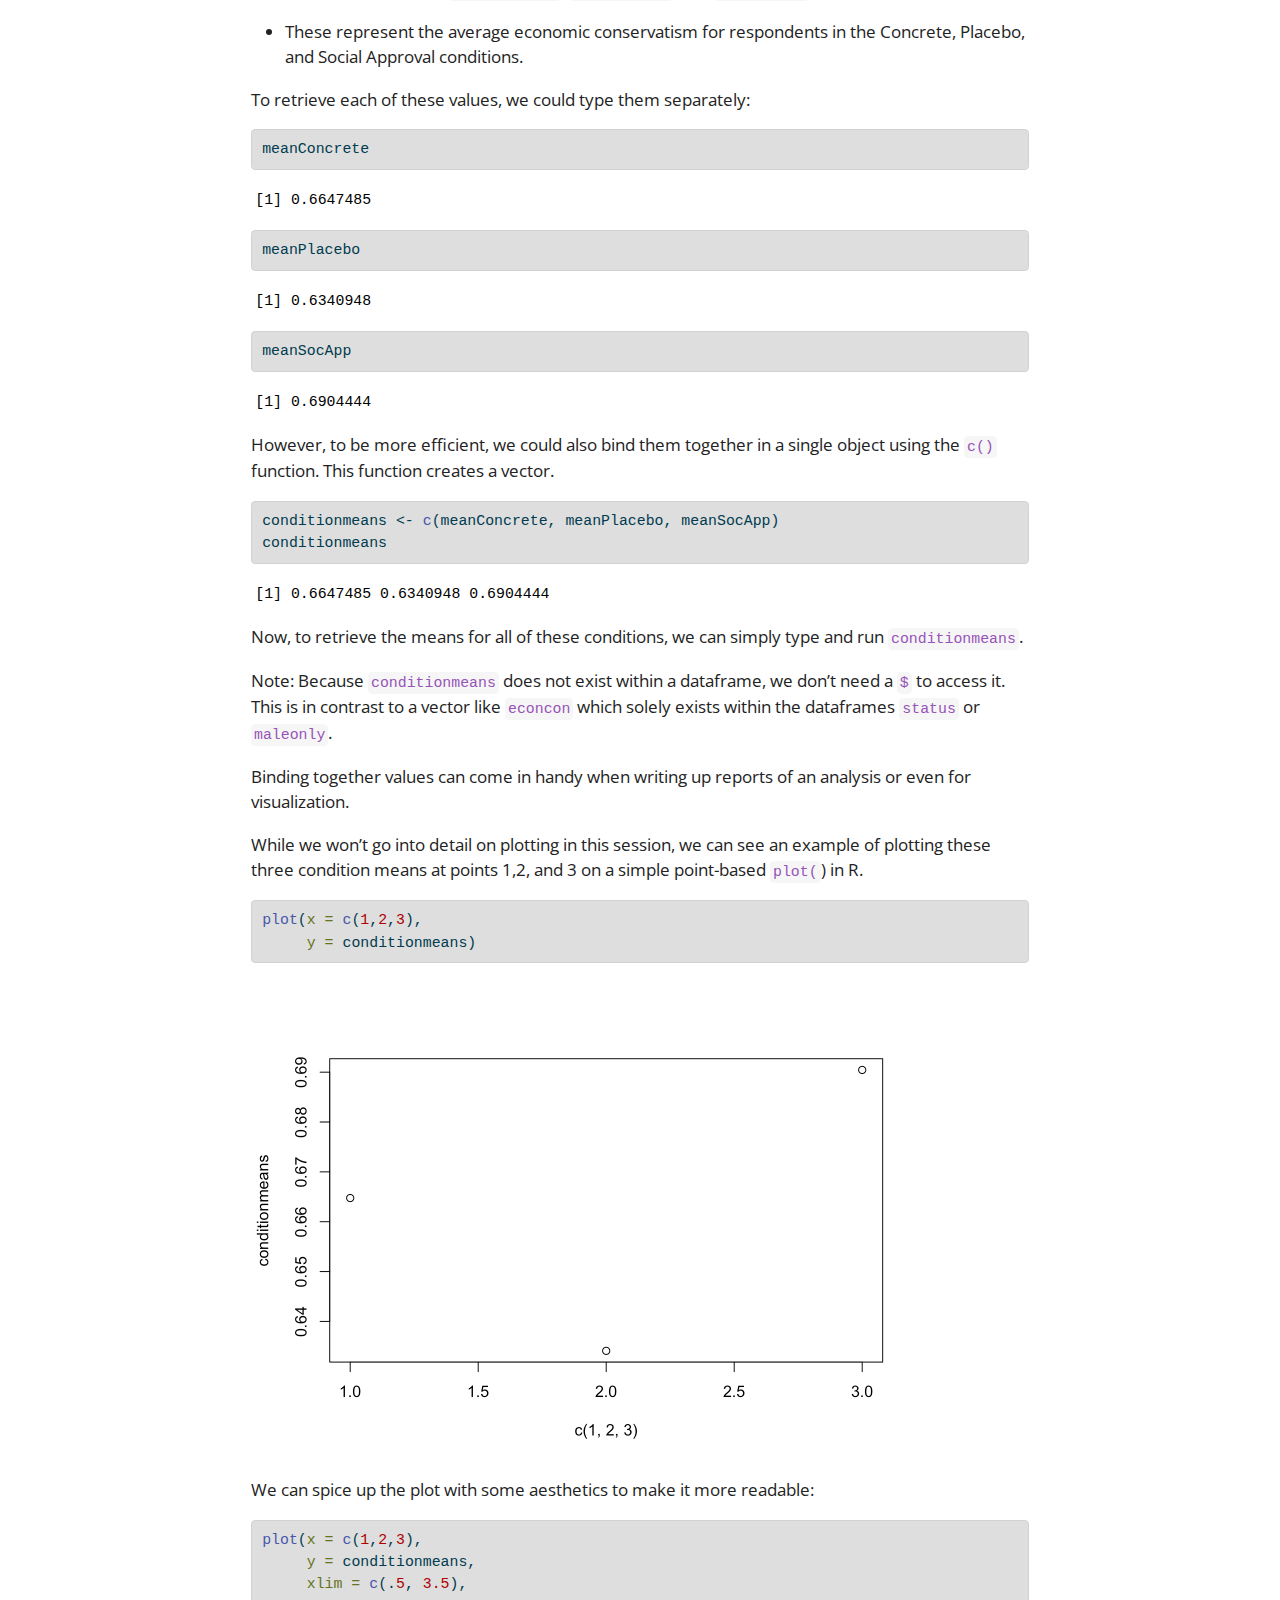
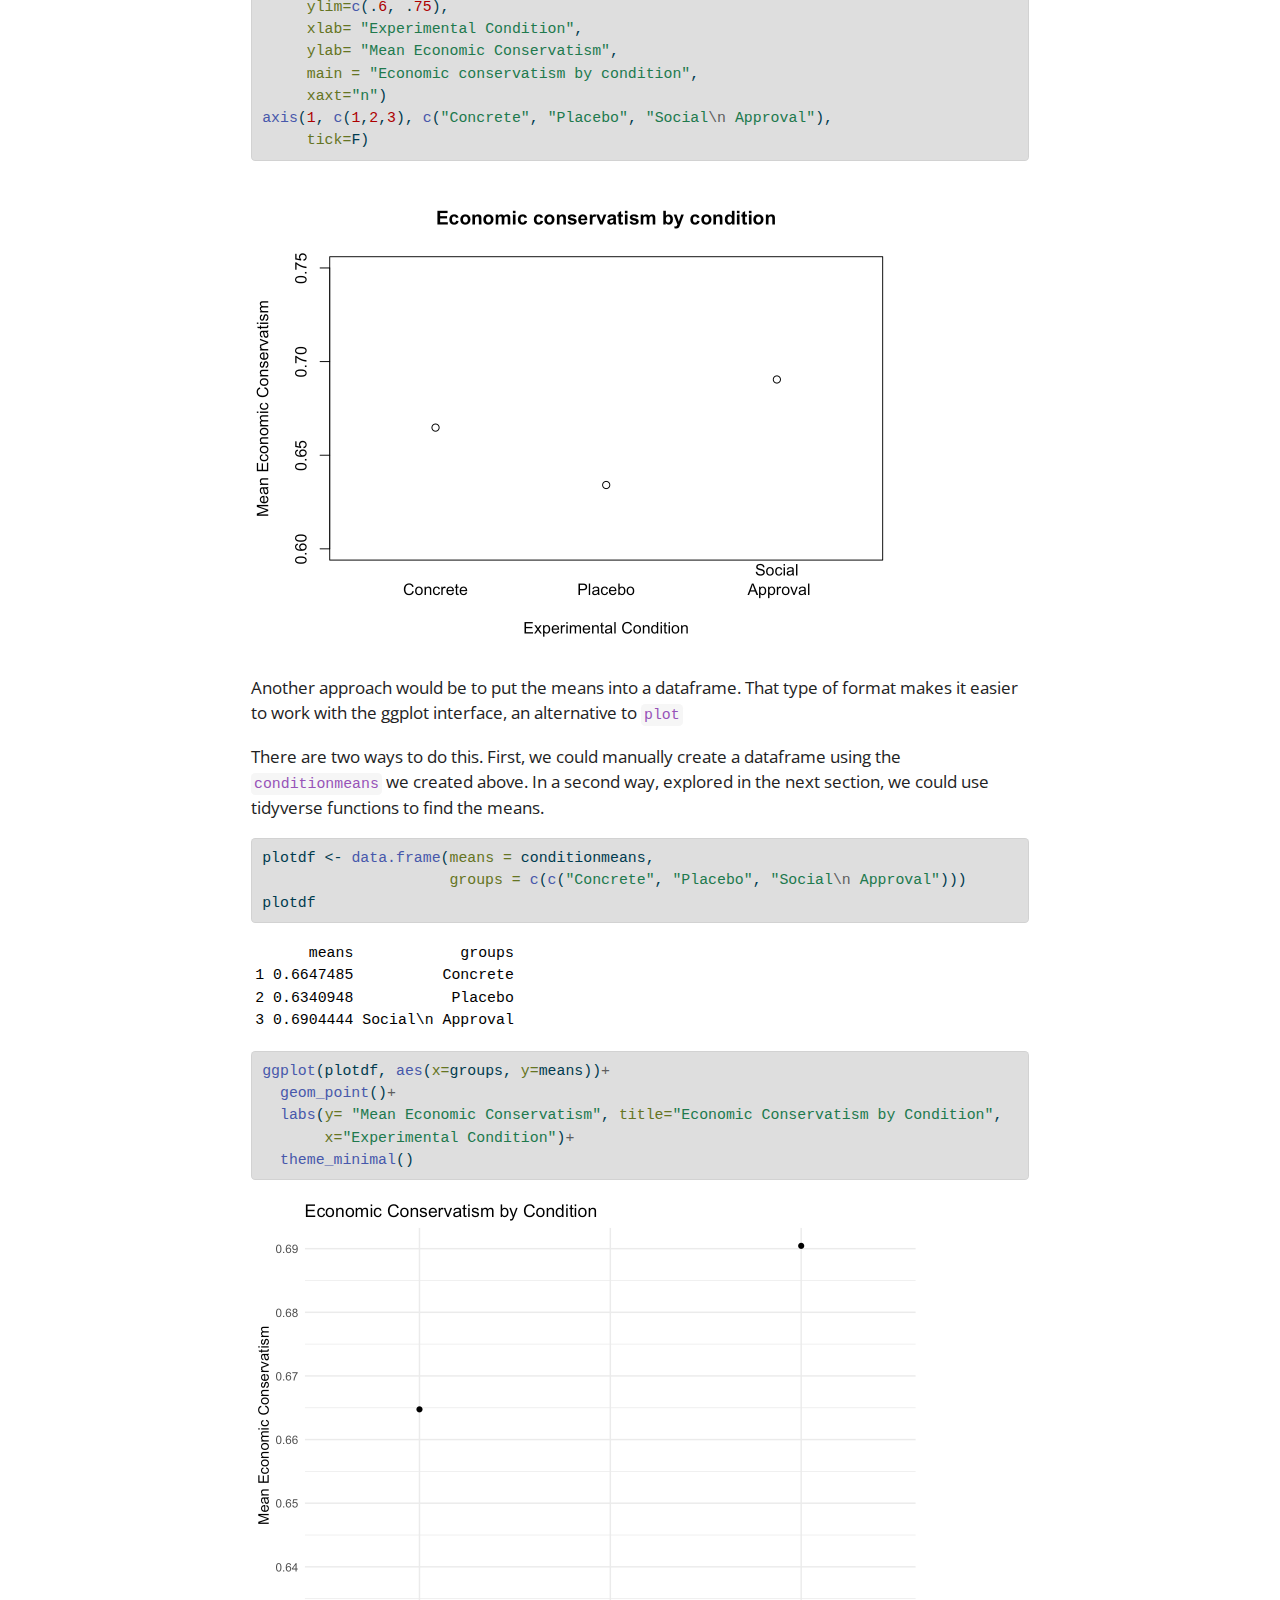
==== commit 210bf873: "add section" ====
--- a/docs/01-Experimentation.html
+++ b/docs/01-Experimentation.html
@@ -196,6 +196,12 @@
   <div class="sidebar-item-container"> 
   <a href="./10-Mediation.html" class="sidebar-item-text sidebar-link">
  <span class="menu-text"><span class="chapter-number">10</span>&nbsp; <span class="chapter-title">Mediation</span></span></a>
+  </div>
+</li>
+        <li class="sidebar-item">
+  <div class="sidebar-item-container"> 
+  <a href="./11-conjoints.html" class="sidebar-item-text sidebar-link">
+ <span class="menu-text"><span class="chapter-number">11</span>&nbsp; <span class="chapter-title">Conjoints</span></span></a>
   </div>
 </li>
     </ul>
